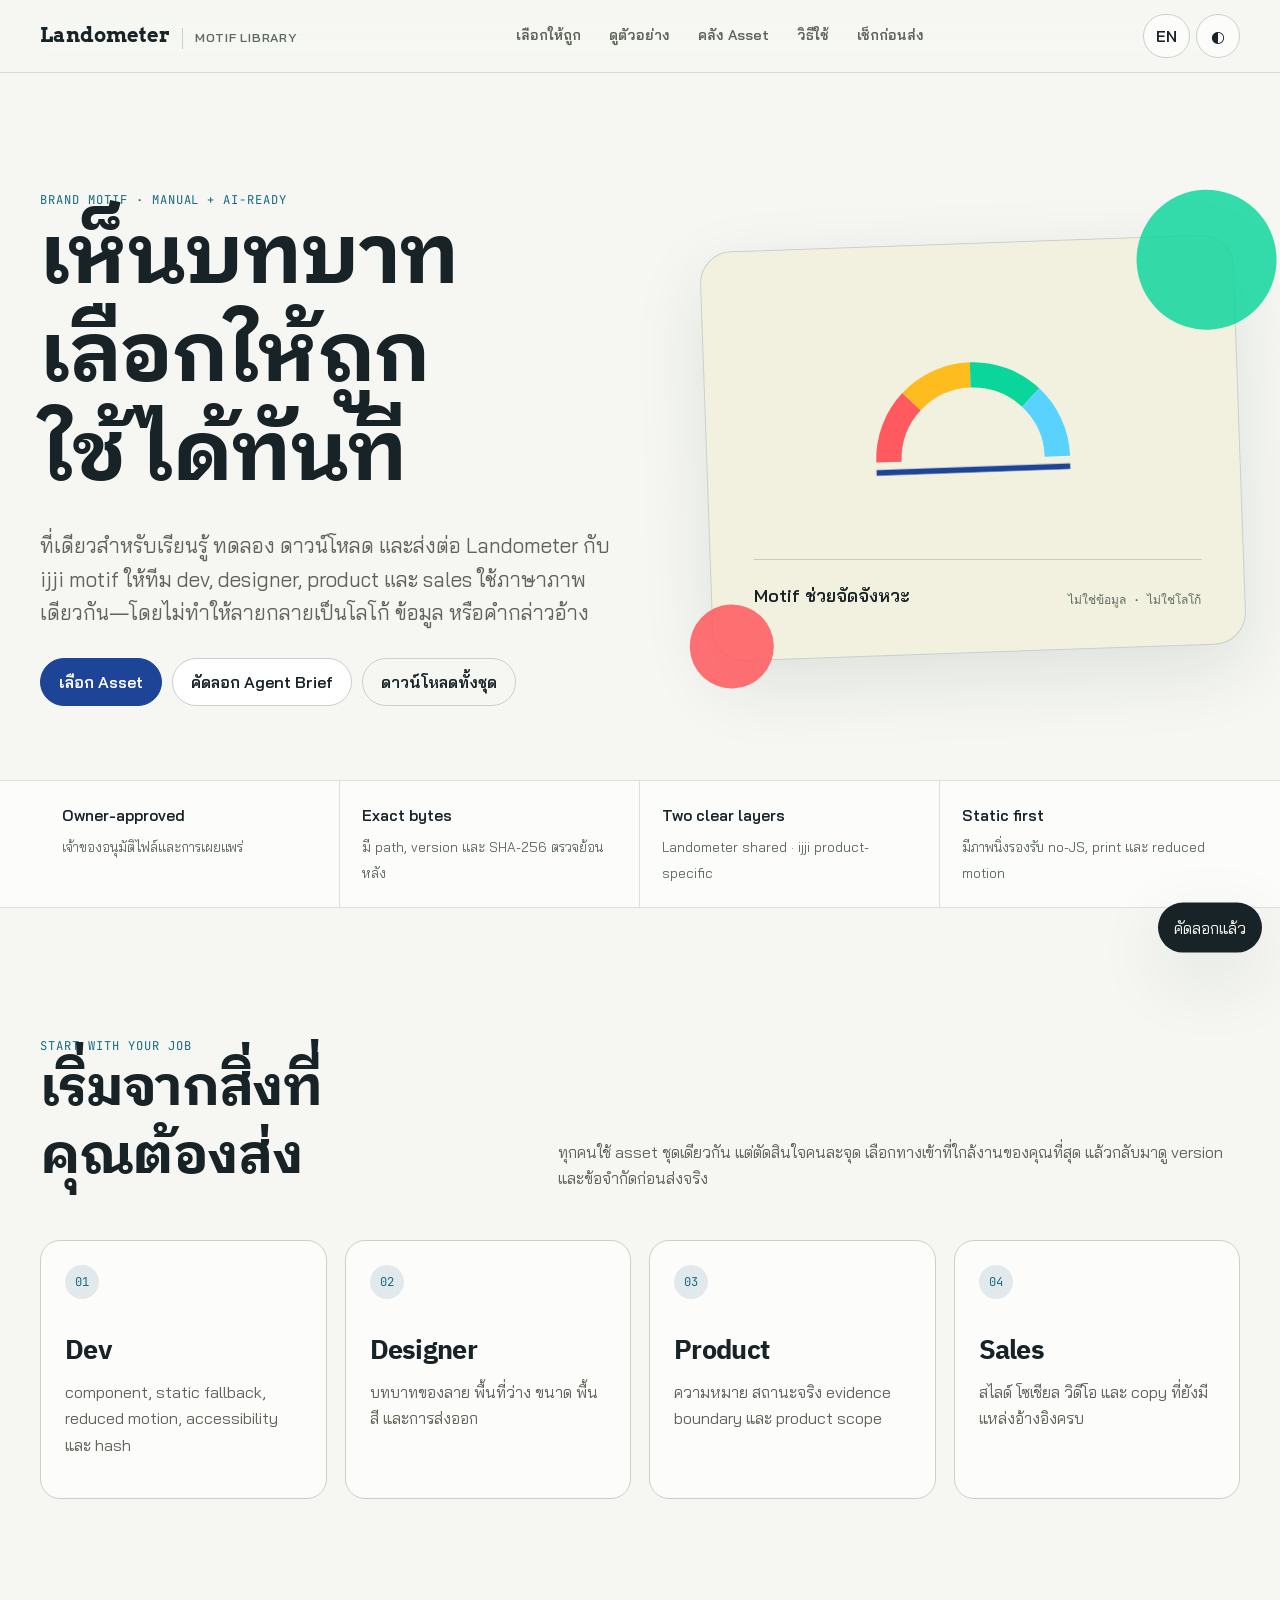
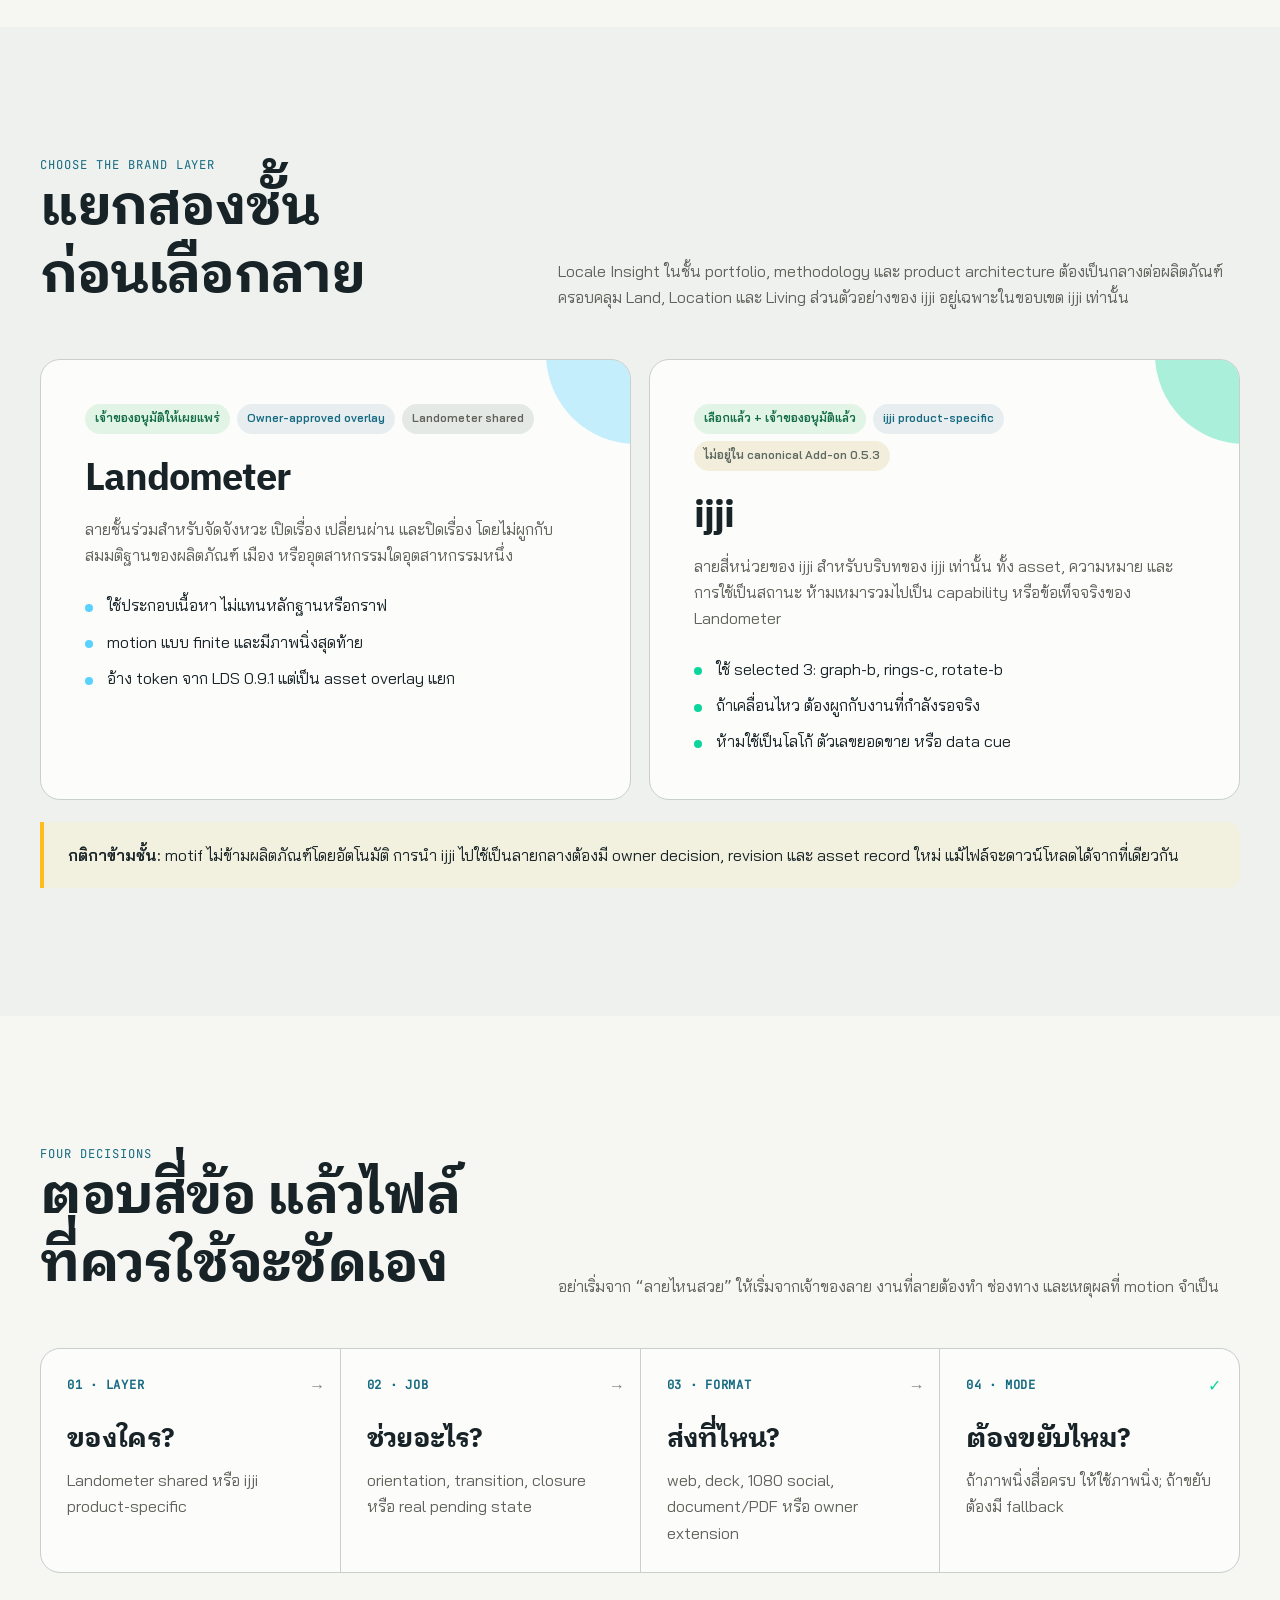
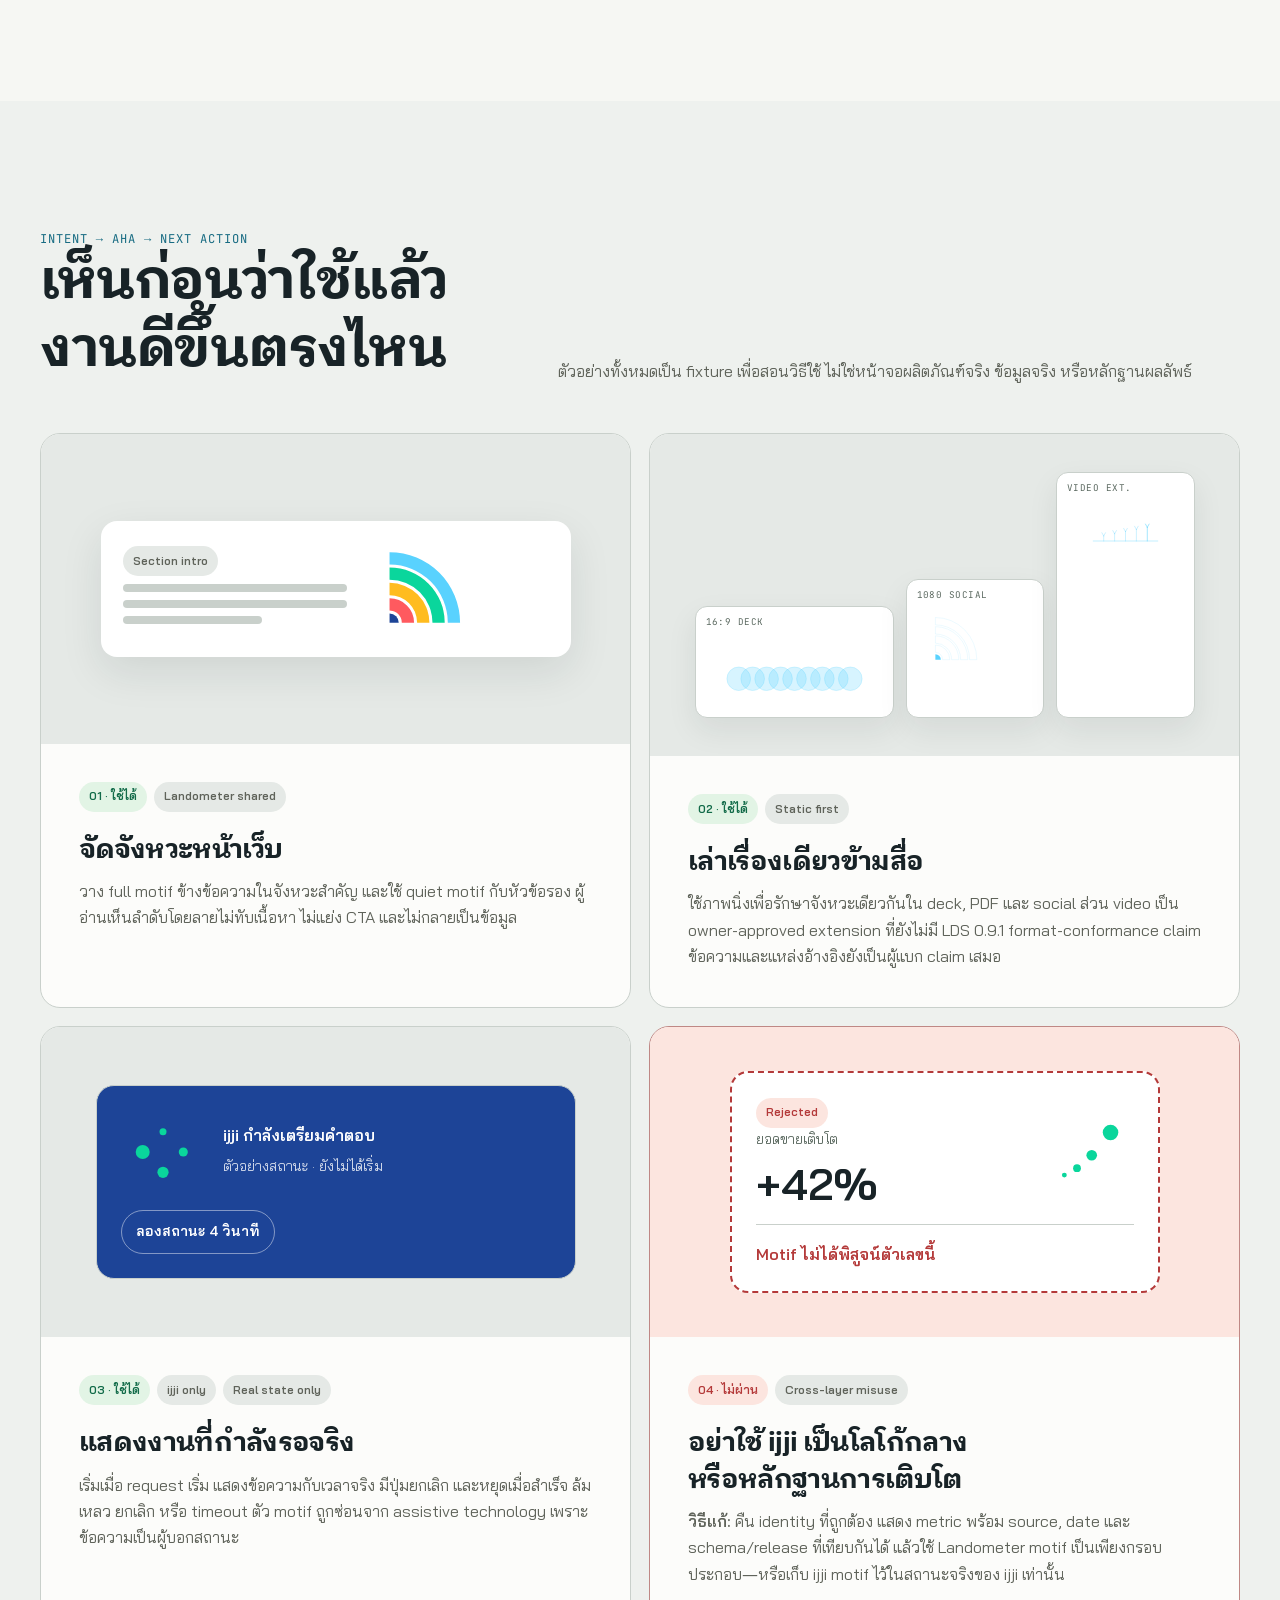
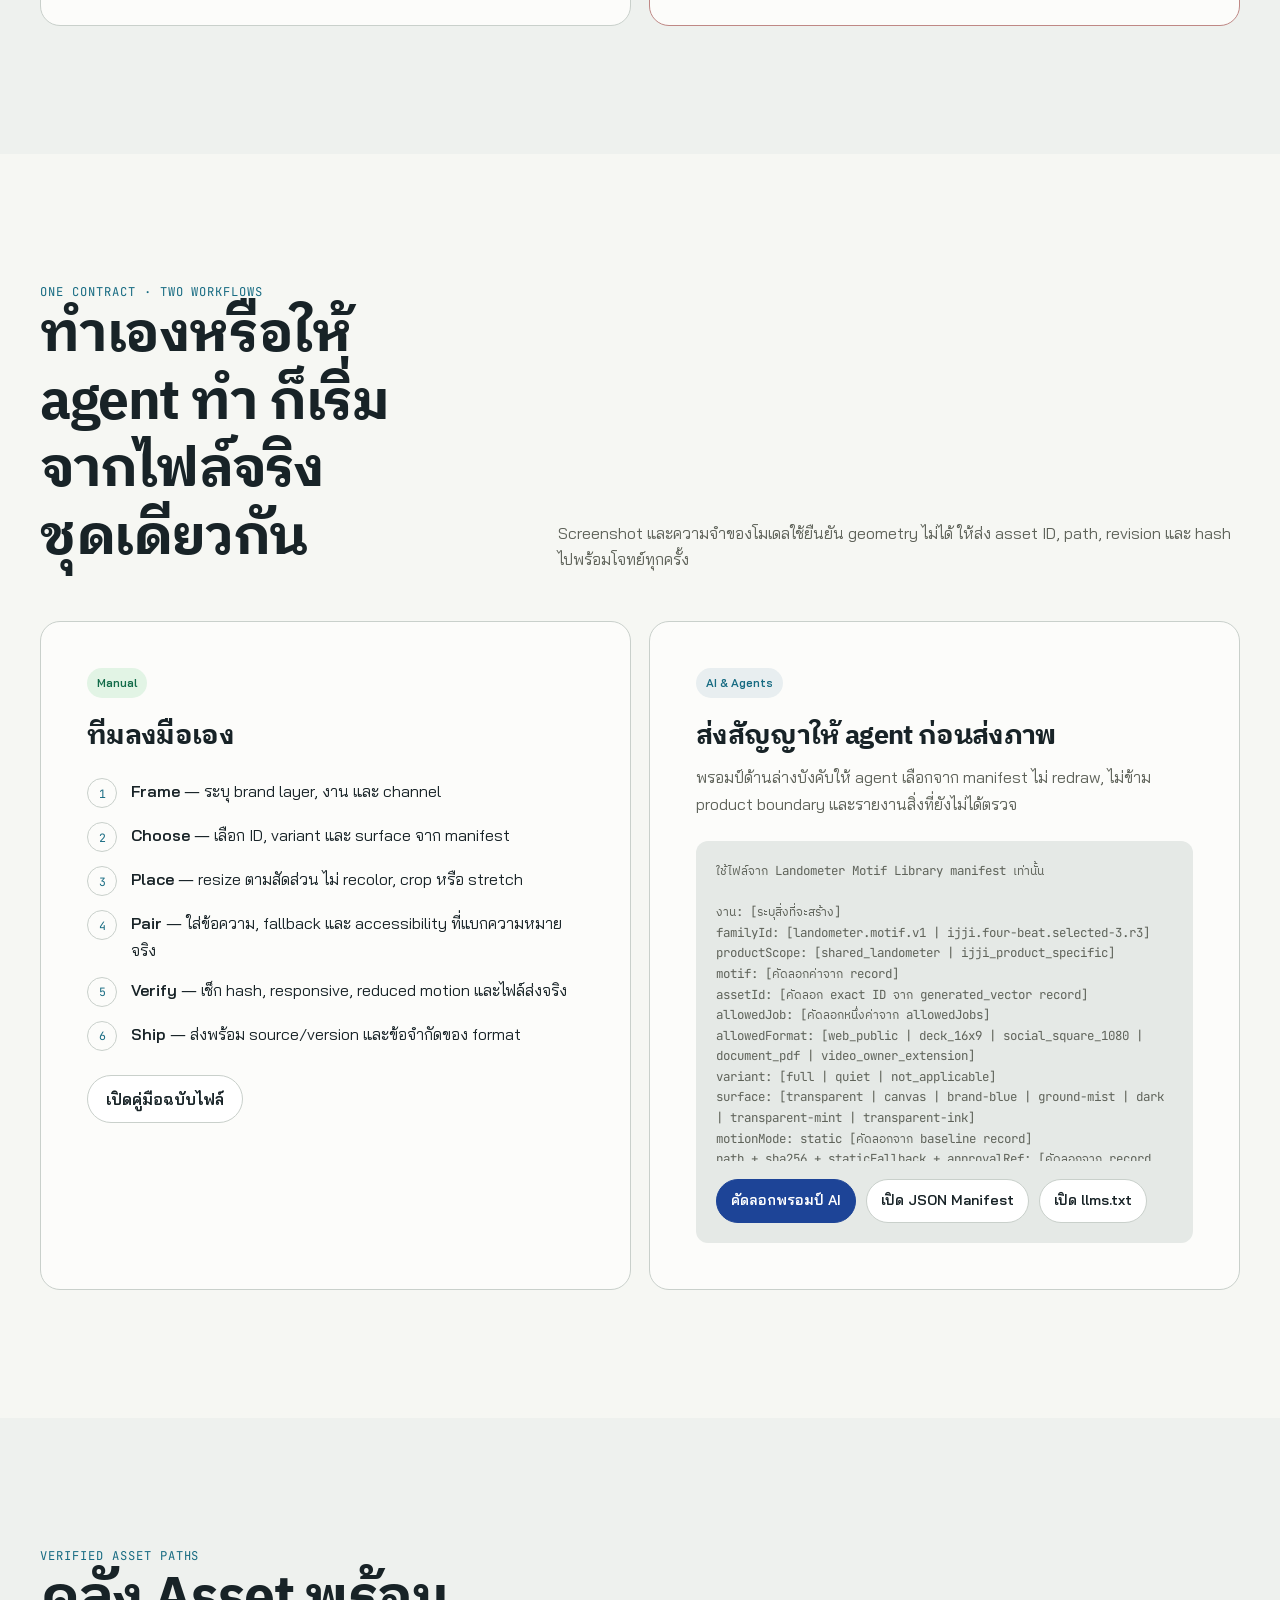
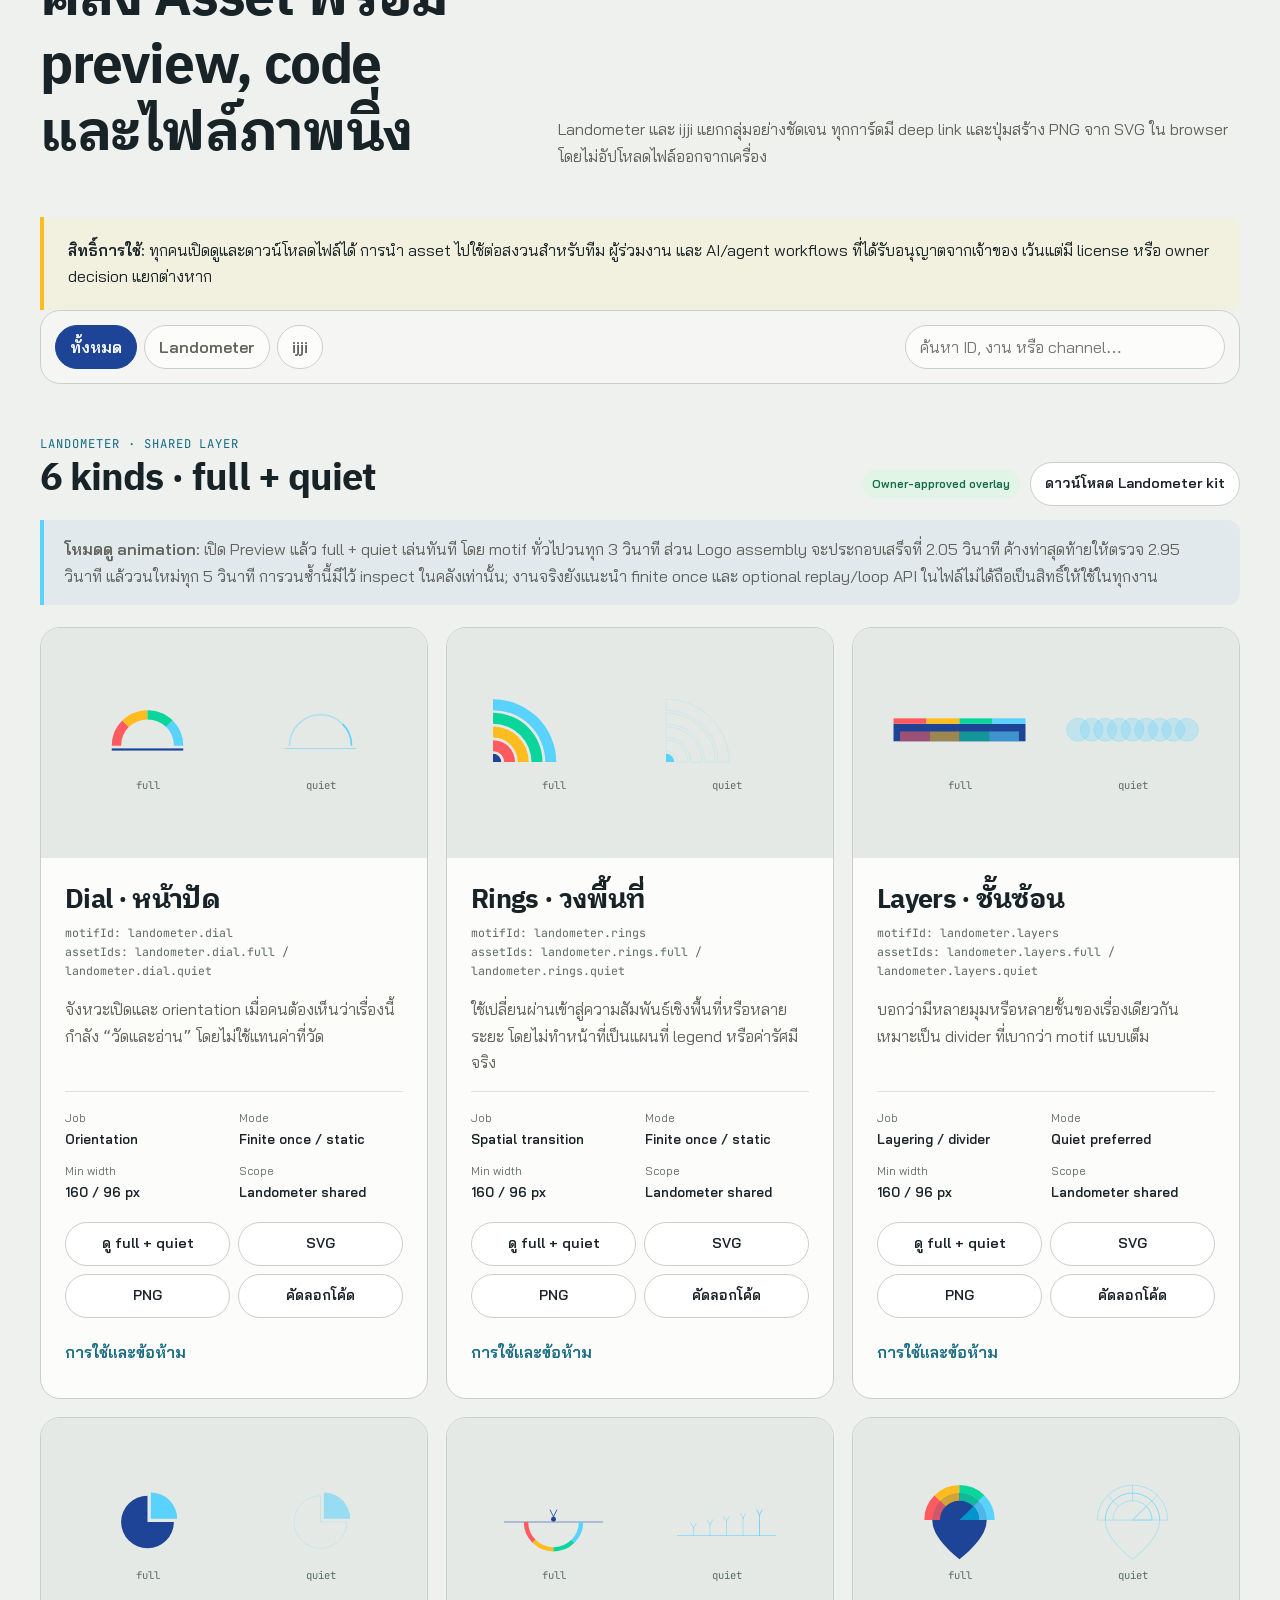
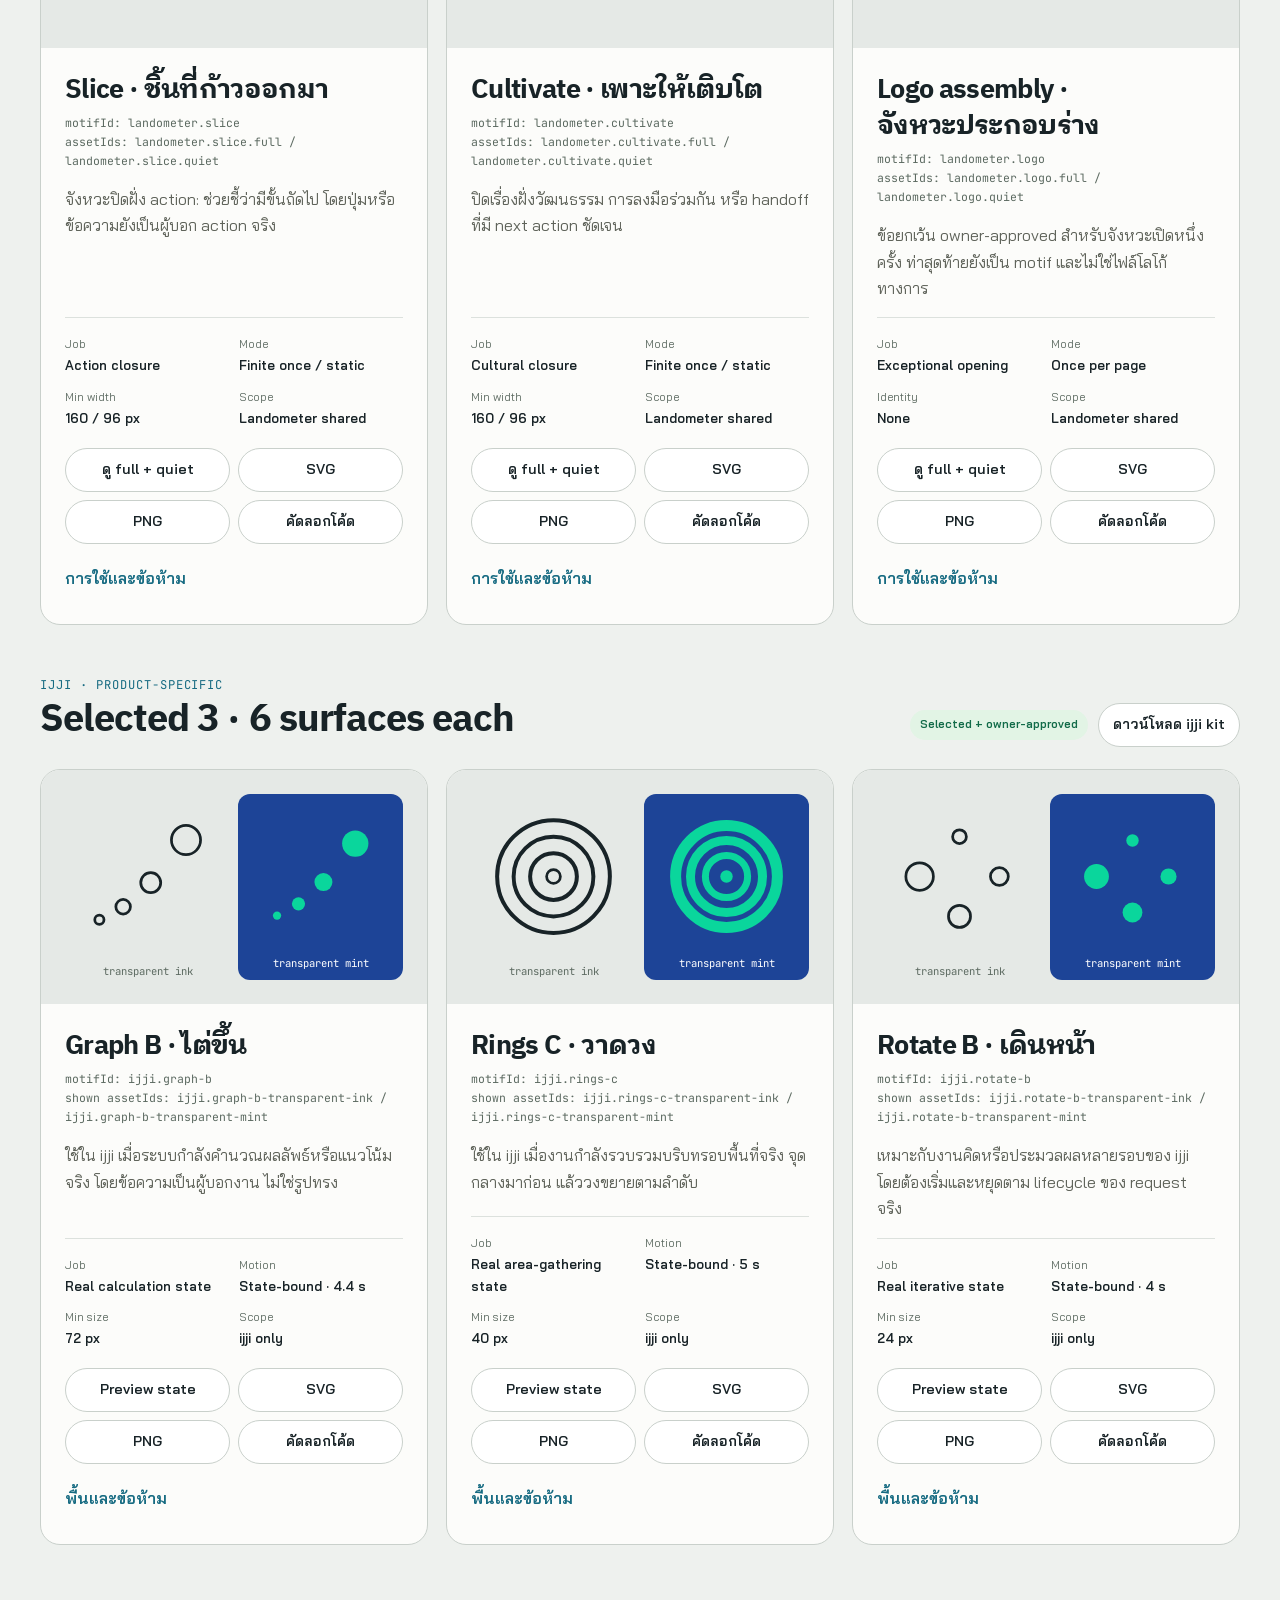
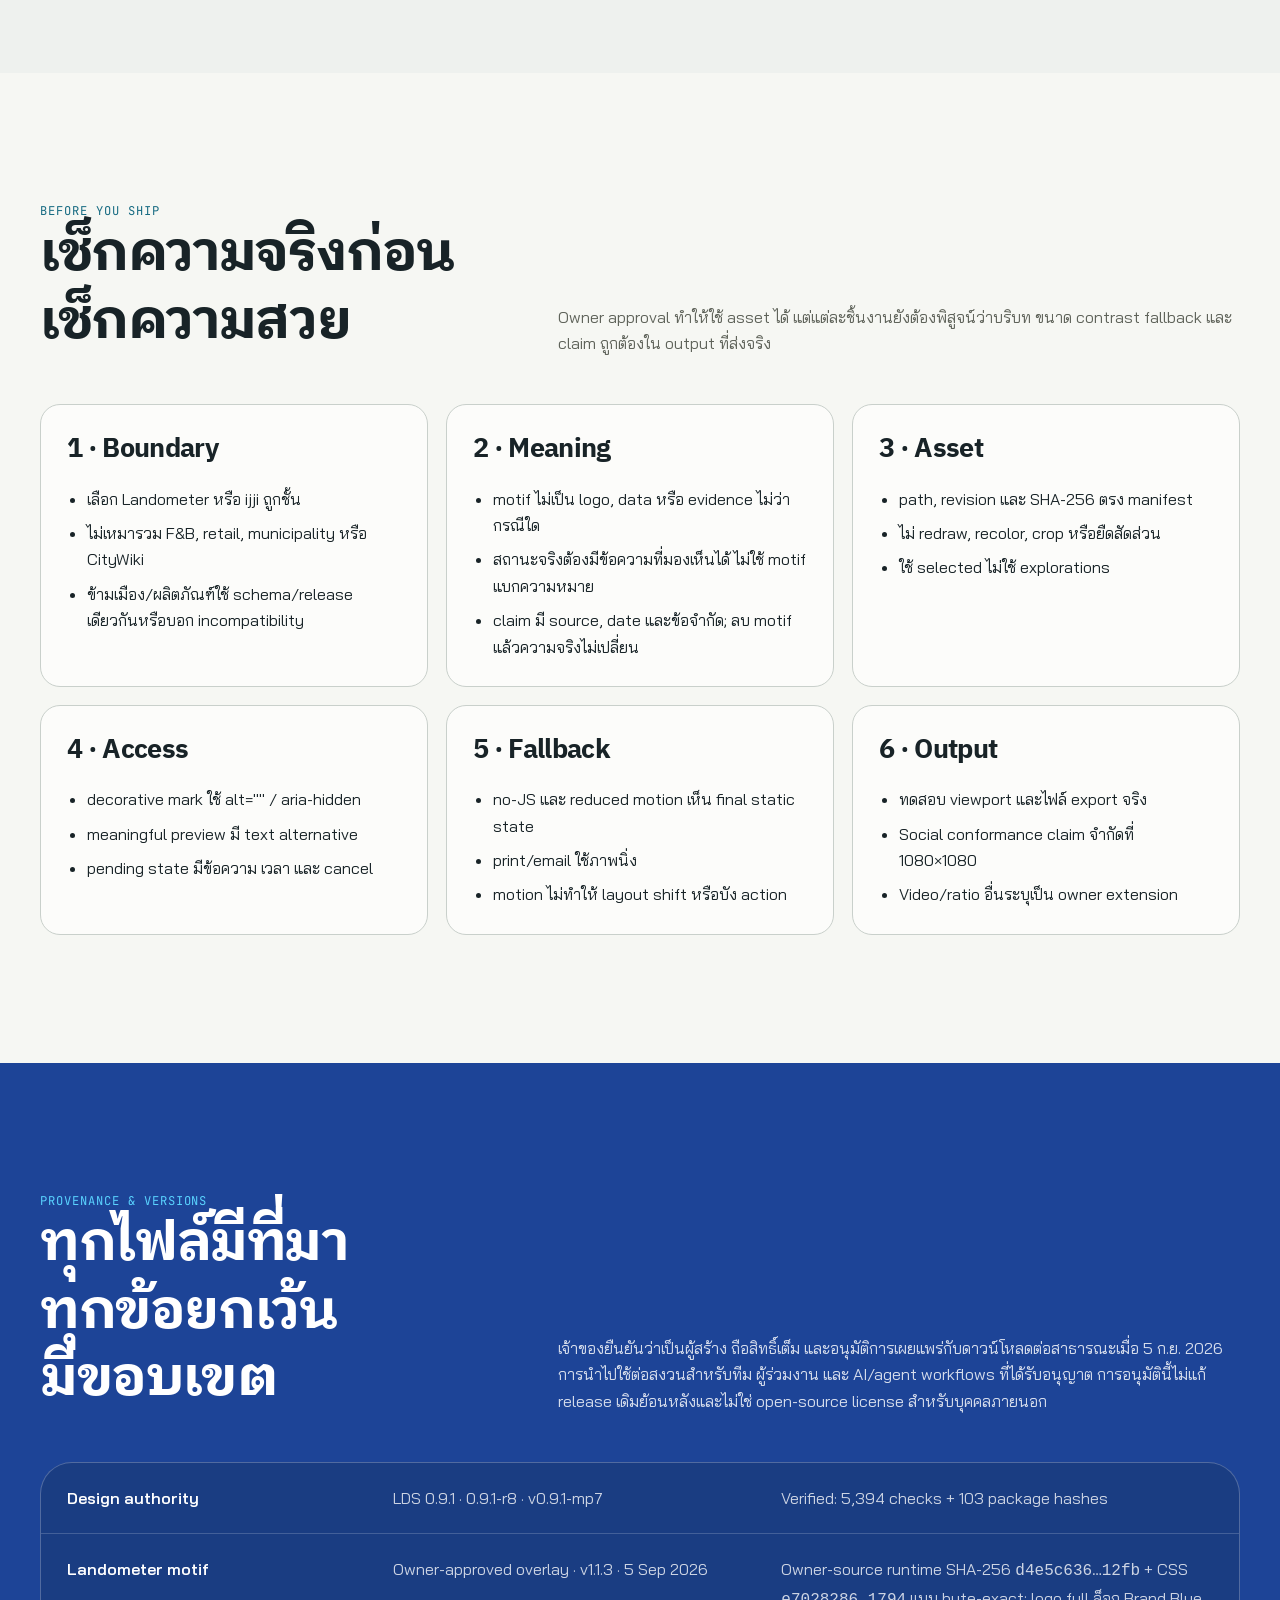
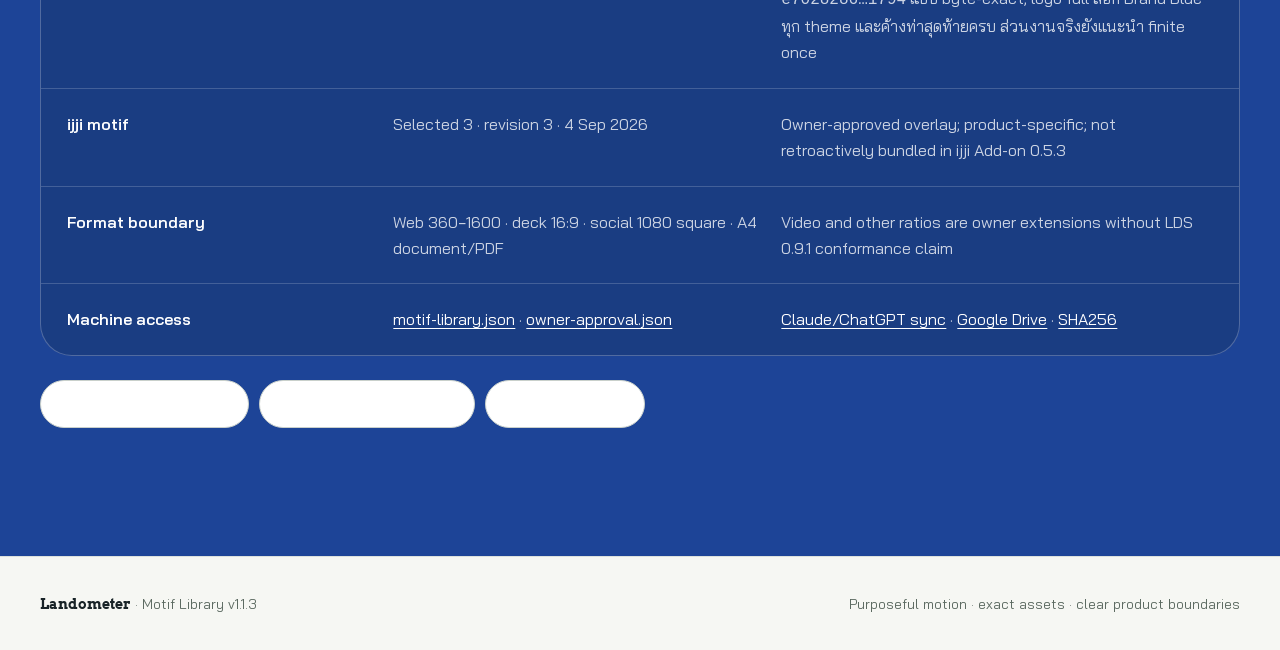
==== index.html @ 2ec9b11e "Fix logo motif palette across themes" ====
<!doctype html>
<html lang="th" data-theme="light">
<head>
  <meta charset="utf-8">
  <meta name="viewport" content="width=device-width, initial-scale=1, viewport-fit=cover">
  <title>Landometer Motif Library — เลือก ใช้ และส่งต่อ Brand Motif</title>
  <meta name="description" content="คู่มือและคลัง asset สำหรับใช้ Landometer และ ijji brand motif บนเว็บ วิดีโอ โซเชียล สไลด์ และงานของ AI/agents พร้อมไฟล์ ตัวอย่าง และขอบเขตการใช้งาน">
  <meta name="robots" content="index,follow">
  <link rel="canonical" href="https://montri-th.github.io/motif/">
  <link rel="alternate" hreflang="th" href="https://montri-th.github.io/motif/">
  <link rel="alternate" hreflang="en" href="https://montri-th.github.io/motif/en/">
  <link rel="alternate" hreflang="x-default" href="https://montri-th.github.io/motif/">
  <link rel="icon" type="image/png" sizes="64x64" href="assets/identity/landometer-favicon-64-v1.png">
  <meta property="og:type" content="website">
  <meta property="og:site_name" content="Landometer">
  <meta property="og:title" content="Landometer Motif Library">
  <meta property="og:description" content="เห็นบทบาท เลือกให้ถูก ใช้ asset ที่ตรวจสอบได้ — สำหรับทีมและ AI agents">
  <meta property="og:url" content="https://montri-th.github.io/motif/">
  <meta property="og:image" content="https://montri-th.github.io/motif/assets/social/motif-library-1200x630.png?v=2157be06fad9">
  <meta property="og:image:width" content="1200">
  <meta property="og:image:height" content="630">
  <meta property="og:image:alt" content="Landometer Motif Library — purposeful motion, reusable assets">
  <meta name="twitter:card" content="summary_large_image">
  <meta name="twitter:title" content="Landometer Motif Library">
  <meta name="twitter:description" content="คู่มือและคลัง asset สำหรับ Landometer และ ijji motif">
  <meta name="twitter:image" content="https://montri-th.github.io/motif/assets/social/motif-library-1200x630.png?v=2157be06fad9">
  <script>
    try {
      const savedTheme = localStorage.getItem("motif-theme");
      const dark = matchMedia("(prefers-color-scheme: dark)").matches;
      document.documentElement.dataset.theme = savedTheme || (dark ? "dark" : "light");
    } catch (_) {}
  </script>
  <link rel="stylesheet" href="site.css?v=1.1.1">
  <link rel="stylesheet" href="assets/landometer/landometer-motifs.css?v=1.1.3">
  <link rel="stylesheet" href="assets/ijji/ijji-motion.css">
  <script src="assets/landometer/landometer-motifs.js?v=1.1.3" defer></script>
  <script src="site.js?v=1.1.3" defer></script>
  <script type="application/ld+json">
  {
    "@context": "https://schema.org",
    "@type": "CreativeWork",
    "name": "Landometer Motif Library",
    "url": "https://montri-th.github.io/motif/",
    "inLanguage": ["th", "en"],
    "isAccessibleForFree": true,
    "description": "A governed learning guide and asset library for Landometer shared motifs and ijji product-specific motifs.",
    "creator": { "@type": "Organization", "name": "Landometer" },
    "version": "1.1.3",
    "dateModified": "2026-09-05"
  }
  </script>
</head>
<body data-base="." data-locale="th">
  <a class="skip-link" href="#main">ข้ามไปเนื้อหาหลัก</a>

  <header class="site-header">
    <div class="wrap header-inner">
      <a class="identity" href="#top" aria-label="Landometer Motif Library หน้าแรก">
        <strong>Landometer</strong>
        <span>Motif Library</span>
      </a>
      <nav class="desktop-nav" aria-label="เมนูหลัก">
        <a href="#choose">เลือกให้ถูก</a>
        <a href="#examples">ดูตัวอย่าง</a>
        <a href="#library">คลัง Asset</a>
        <a href="#workflows">วิธีใช้</a>
        <a href="#verify">เช็กก่อนส่ง</a>
      </nav>
      <div class="header-actions">
        <a class="language-link" href="en/" lang="en" hreflang="en" aria-label="Read in English">EN</a>
        <button class="icon-button" type="button" data-theme-toggle aria-label="เปลี่ยนธีมสี" title="เปลี่ยนธีมสี">◐</button>
        <details class="mobile-nav">
          <summary aria-label="เปิดเมนู">☰</summary>
          <nav class="mobile-nav-panel" aria-label="เมนูมือถือ">
            <a href="#choose">เลือกให้ถูก</a>
            <a href="#examples">ดูตัวอย่าง</a>
            <a href="#library">คลัง Asset</a>
            <a href="#workflows">วิธีใช้</a>
            <a href="#verify">เช็กก่อนส่ง</a>
            <a href="#source">ที่มาและเวอร์ชัน</a>
          </nav>
        </details>
      </div>
    </div>
  </header>

  <noscript><div class="no-js-note"><p class="wrap">JavaScript ปิดอยู่: เนื้อหาและลิงก์ดาวน์โหลด SVG/ZIP ยังใช้ได้ตามปกติ ส่วน preview, filter, copy และ PNG export ถูกซ่อนไว้เพราะต้องใช้ JavaScript</p></div></noscript>

  <main id="main">
    <section class="hero" id="top">
      <div class="wrap hero-grid">
        <div>
          <p class="eyebrow">Brand motif · manual + AI-ready</p>
          <h1>เห็นบทบาท เลือกให้ถูก ใช้ได้ทันที</h1>
          <p class="hero-lede">ที่เดียวสำหรับเรียนรู้ ทดลอง ดาวน์โหลด และส่งต่อ Landometer กับ ijji motif ให้ทีม dev, designer, product และ sales ใช้ภาษาภาพเดียวกัน—โดยไม่ทำให้ลายกลายเป็นโลโก้ ข้อมูล หรือคำกล่าวอ้าง</p>
          <div class="cluster">
            <a class="button button-primary" href="#library">เลือก Asset</a>
            <button class="button" type="button" data-copy-template="#agent-prompt">คัดลอก Agent Brief</button>
            <a class="button button-ghost" href="assets/downloads/motif-library-v1.zip" download>ดาวน์โหลดทั้งชุด</a>
          </div>
        </div>
        <div class="hero-visual" aria-label="ตัวอย่าง Landometer dial motif ที่เคลื่อนไหวหนึ่งครั้ง">
          <div class="hero-card">
            <div class="hero-stage" data-lm-live data-kind="dial" data-static="assets/landometer/svg/dial-full.svg">
              <img src="assets/landometer/svg/dial-full.svg" alt="Dial motif: หน้าปัดสี่จังหวะของ Landometer">
            </div>
            <div class="hero-note">
              <strong>Motif ช่วยจัดจังหวะ</strong>
              <span>ไม่ใช่ข้อมูล · ไม่ใช่โลโก้</span>
            </div>
          </div>
        </div>
      </div>
    </section>

    <section class="trust-strip" aria-label="สถานะของคลัง">
      <div class="wrap trust-grid">
        <div class="trust-item"><b>Owner-approved</b><span>เจ้าของอนุมัติไฟล์และการเผยแพร่</span></div>
        <div class="trust-item"><b>Exact bytes</b><span>มี path, version และ SHA-256 ตรวจย้อนหลัง</span></div>
        <div class="trust-item"><b>Two clear layers</b><span>Landometer shared · ijji product-specific</span></div>
        <div class="trust-item"><b>Static first</b><span>มีภาพนิ่งรองรับ no-JS, print และ reduced motion</span></div>
      </div>
    </section>

    <section class="section" aria-labelledby="role-title">
      <div class="wrap">
        <div class="section-head">
          <div>
            <p class="eyebrow">Start with your job</p>
            <h2 id="role-title">เริ่มจากสิ่งที่คุณต้องส่ง</h2>
          </div>
          <p class="subtle">ทุกคนใช้ asset ชุดเดียวกัน แต่ตัดสินใจคนละจุด เลือกทางเข้าที่ใกล้งานของคุณที่สุด แล้วกลับมาดู version และข้อจำกัดก่อนส่งจริง</p>
        </div>
        <div class="role-grid">
          <a class="role-card" href="#workflows"><span class="role-number">01</span><h3>Dev</h3><p class="subtle">component, static fallback, reduced motion, accessibility และ hash</p></a>
          <a class="role-card" href="#examples"><span class="role-number">02</span><h3>Designer</h3><p class="subtle">บทบาทของลาย พื้นที่ว่าง ขนาด พื้นสี และการส่งออก</p></a>
          <a class="role-card" href="#choose"><span class="role-number">03</span><h3>Product</h3><p class="subtle">ความหมาย สถานะจริง evidence boundary และ product scope</p></a>
          <a class="role-card" href="#formats"><span class="role-number">04</span><h3>Sales</h3><p class="subtle">สไลด์ โซเชียล วิดีโอ และ copy ที่ยังมีแหล่งอ้างอิงครบ</p></a>
        </div>
      </div>
    </section>

    <section class="section section-alt" id="choose" aria-labelledby="choose-title">
      <div class="wrap">
        <div class="section-head">
          <div>
            <p class="eyebrow">Choose the brand layer</p>
            <h2 id="choose-title">แยกสองชั้นก่อนเลือกลาย</h2>
          </div>
          <p class="subtle">Locale Insight ในชั้น portfolio, methodology และ product architecture ต้องเป็นกลางต่อผลิตภัณฑ์ ครอบคลุม Land, Location และ Living ส่วนตัวอย่างของ ijji อยู่เฉพาะในขอบเขต ijji เท่านั้น</p>
        </div>
        <div class="lane-grid">
          <article class="lane lane-landometer">
            <div class="badge-row">
              <span class="badge badge-approved">เจ้าของอนุมัติให้เผยแพร่</span>
              <span class="badge badge-overlay">Owner-approved overlay</span>
              <span class="badge">Landometer shared</span>
            </div>
            <h3>Landometer</h3>
            <p class="subtle">ลายชั้นร่วมสำหรับจัดจังหวะ เปิดเรื่อง เปลี่ยนผ่าน และปิดเรื่อง โดยไม่ผูกกับสมมติฐานของผลิตภัณฑ์ เมือง หรืออุตสาหกรรมใดอุตสาหกรรมหนึ่ง</p>
            <ul class="lane-list">
              <li>ใช้ประกอบเนื้อหา ไม่แทนหลักฐานหรือกราฟ</li>
              <li>motion แบบ finite และมีภาพนิ่งสุดท้าย</li>
              <li>อ้าง token จาก LDS 0.9.1 แต่เป็น asset overlay แยก</li>
            </ul>
          </article>
          <article class="lane lane-ijji">
            <div class="badge-row">
              <span class="badge badge-approved">เลือกแล้ว + เจ้าของอนุมัติแล้ว</span>
              <span class="badge badge-overlay">ijji product-specific</span>
              <span class="badge badge-warning">ไม่อยู่ใน canonical Add-on 0.5.3</span>
            </div>
            <h3>ijji</h3>
            <p class="subtle">ลายสี่หน่วยของ ijji สำหรับบริบทของ ijji เท่านั้น ทั้ง asset, ความหมาย และการใช้เป็นสถานะ ห้ามเหมารวมไปเป็น capability หรือข้อเท็จจริงของ Landometer</p>
            <ul class="lane-list">
              <li>ใช้ selected 3: graph-b, rings-c, rotate-b</li>
              <li>ถ้าเคลื่อนไหว ต้องผูกกับงานที่กำลังรอจริง</li>
              <li>ห้ามใช้เป็นโลโก้ ตัวเลขยอดขาย หรือ data cue</li>
            </ul>
          </article>
        </div>
        <div class="boundary-callout">
          <p><strong>กติกาข้ามชั้น:</strong> motif ไม่ข้ามผลิตภัณฑ์โดยอัตโนมัติ การนำ ijji ไปใช้เป็นลายกลางต้องมี owner decision, revision และ asset record ใหม่ แม้ไฟล์จะดาวน์โหลดได้จากที่เดียวกัน</p>
        </div>
      </div>
    </section>

    <section class="section" aria-labelledby="decision-title">
      <div class="wrap">
        <div class="section-head">
          <div>
            <p class="eyebrow">Four decisions</p>
            <h2 id="decision-title">ตอบสี่ข้อ แล้วไฟล์ที่ควรใช้จะชัดเอง</h2>
          </div>
          <p class="subtle">อย่าเริ่มจาก “ลายไหนสวย” ให้เริ่มจากเจ้าของลาย งานที่ลายต้องทำ ช่องทาง และเหตุผลที่ motion จำเป็น</p>
        </div>
        <div class="decision-flow" aria-label="ลำดับเลือก motif สี่ขั้น">
          <article class="decision-step"><b>01 · LAYER</b><h3>ของใคร?</h3><p>Landometer shared หรือ ijji product-specific</p></article>
          <article class="decision-step"><b>02 · JOB</b><h3>ช่วยอะไร?</h3><p>orientation, transition, closure หรือ real pending state</p></article>
          <article class="decision-step"><b>03 · FORMAT</b><h3>ส่งที่ไหน?</h3><p>web, deck, 1080 social, document/PDF หรือ owner extension</p></article>
          <article class="decision-step"><b>04 · MODE</b><h3>ต้องขยับไหม?</h3><p>ถ้าภาพนิ่งสื่อครบ ให้ใช้ภาพนิ่ง; ถ้าขยับต้องมี fallback</p></article>
        </div>
      </div>
    </section>

    <section class="section section-alt" id="examples" aria-labelledby="examples-title">
      <div class="wrap">
        <div class="section-head">
          <div>
            <p class="eyebrow">Intent → AHA → next action</p>
            <h2 id="examples-title">เห็นก่อนว่าใช้แล้วงานดีขึ้นตรงไหน</h2>
          </div>
          <p class="subtle">ตัวอย่างทั้งหมดเป็น fixture เพื่อสอนวิธีใช้ ไม่ใช่หน้าจอผลิตภัณฑ์จริง ข้อมูลจริง หรือหลักฐานผลลัพธ์</p>
        </div>
        <div class="case-grid">
          <article class="case-card">
            <div class="case-visual">
              <div class="mini-web">
                <div><span class="badge">Section intro</span><div class="fake-line"></div><div class="fake-line"></div><div class="fake-line short"></div></div>
                <img src="assets/landometer/svg/rings-full.svg" alt="Rings motif วางข้างเนื้อหาส่วนเปิดเรื่อง">
              </div>
            </div>
            <div class="case-copy">
              <div class="badge-row"><span class="badge badge-approved">01 · ใช้ได้</span><span class="badge">Landometer shared</span></div>
              <h3>จัดจังหวะหน้าเว็บ</h3>
              <p class="subtle">วาง full motif ข้างข้อความในจังหวะสำคัญ และใช้ quiet motif กับหัวข้อรอง ผู้อ่านเห็นลำดับโดยลายไม่ทับเนื้อหา ไม่แย่ง CTA และไม่กลายเป็นข้อมูล</p>
            </div>
          </article>

          <article class="case-card" id="formats">
            <div class="case-visual">
              <div class="format-triptych" aria-label="ตัวอย่าง motif ในสไลด์ โซเชียล และวิดีโอ">
                <div class="format-frame slide" data-label="16:9 DECK"><img src="assets/landometer/svg/layers-quiet.svg" alt="Layers quiet motif ในสไลด์"></div>
                <div class="format-frame social" data-label="1080 SOCIAL"><img src="assets/landometer/svg/rings-quiet.svg" alt="Rings quiet motif ในโพสต์สี่เหลี่ยม"></div>
                <div class="format-frame video" data-label="VIDEO EXT."><img src="assets/landometer/svg/cultivate-quiet.svg" alt="Cultivate quiet motif ในเฟรมวิดีโอ"></div>
              </div>
            </div>
            <div class="case-copy">
              <div class="badge-row"><span class="badge badge-approved">02 · ใช้ได้</span><span class="badge">Static first</span></div>
              <h3>เล่าเรื่องเดียวข้ามสื่อ</h3>
              <p class="subtle">ใช้ภาพนิ่งเพื่อรักษาจังหวะเดียวกันใน deck, PDF และ social ส่วน video เป็น owner-approved extension ที่ยังไม่มี LDS 0.9.1 format-conformance claim ข้อความและแหล่งอ้างอิงยังเป็นผู้แบก claim เสมอ</p>
            </div>
          </article>

          <article class="case-card">
            <div class="case-visual">
              <div class="working-demo">
                <div class="working-row">
                  <img src="assets/ijji/svg/ijji-rotate-b-transparent-mint.svg" alt="ijji rotate-b motif สำหรับตัวอย่างสถานะกำลังทำงาน">
                  <div><p><strong>ijji กำลังเตรียมคำตอบ</strong></p><p class="small" style="color:rgba(255,255,255,.8)">ตัวอย่างสถานะ · ยังไม่ได้เริ่ม</p></div>
                </div>
                <button class="button button-small" type="button" data-preview-brand="ijji" data-preview-id="rotate-b" data-duration="4">ลองสถานะ 4 วินาที</button>
              </div>
            </div>
            <div class="case-copy">
              <div class="badge-row"><span class="badge badge-approved">03 · ใช้ได้</span><span class="badge">ijji only</span><span class="badge">Real state only</span></div>
              <h3>แสดงงานที่กำลังรอจริง</h3>
              <p class="subtle">เริ่มเมื่อ request เริ่ม แสดงข้อความกับเวลาจริง มีปุ่มยกเลิก และหยุดเมื่อสำเร็จ ล้มเหลว ยกเลิก หรือ timeout ตัว motif ถูกซ่อนจาก assistive technology เพราะข้อความเป็นผู้บอกสถานะ</p>
            </div>
          </article>

          <article class="case-card case-card-rejected">
            <div class="case-visual">
              <div class="bad-proof">
                <div class="bad-proof-head"><div><span class="badge badge-rejected">Rejected</span><p class="small">ยอดขายเติบโต</p><strong>+42%</strong></div><img src="assets/ijji/svg/ijji-graph-b-transparent-mint.svg" alt="ตัวอย่างที่ไม่ผ่าน: graph-b ถูกใช้แทนหลักฐานยอดขาย"></div>
                <p class="strike-note">Motif ไม่ได้พิสูจน์ตัวเลขนี้</p>
              </div>
            </div>
            <div class="case-copy">
              <div class="badge-row"><span class="badge badge-rejected">04 · ไม่ผ่าน</span><span class="badge">Cross-layer misuse</span></div>
              <h3>อย่าใช้ ijji เป็นโลโก้กลางหรือหลักฐานการเติบโต</h3>
              <p class="subtle"><strong>วิธีแก้:</strong> คืน identity ที่ถูกต้อง แสดง metric พร้อม source, date และ schema/release ที่เทียบกันได้ แล้วใช้ Landometer motif เป็นเพียงกรอบประกอบ—หรือเก็บ ijji motif ไว้ในสถานะจริงของ ijji เท่านั้น</p>
            </div>
          </article>
        </div>
      </div>
    </section>

    <section class="section" id="workflows" aria-labelledby="workflow-title">
      <div class="wrap">
        <div class="section-head">
          <div>
            <p class="eyebrow">One contract · two workflows</p>
            <h2 id="workflow-title">ทำเองหรือให้ agent ทำ ก็เริ่มจากไฟล์จริงชุดเดียวกัน</h2>
          </div>
          <p class="subtle">Screenshot และความจำของโมเดลใช้ยืนยัน geometry ไม่ได้ ให้ส่ง asset ID, path, revision และ hash ไปพร้อมโจทย์ทุกครั้ง</p>
        </div>
        <div class="workflow-grid">
          <article class="workflow-card">
            <div class="badge-row"><span class="badge badge-approved">Manual</span></div>
            <h3>ทีมลงมือเอง</h3>
            <ol>
              <li><span><strong>Frame</strong> — ระบุ brand layer, งาน และ channel</span></li>
              <li><span><strong>Choose</strong> — เลือก ID, variant และ surface จาก manifest</span></li>
              <li><span><strong>Place</strong> — resize ตามสัดส่วน ไม่ recolor, crop หรือ stretch</span></li>
              <li><span><strong>Pair</strong> — ใส่ข้อความ, fallback และ accessibility ที่แบกความหมายจริง</span></li>
              <li><span><strong>Verify</strong> — เช็ก hash, responsive, reduced motion และไฟล์ส่งจริง</span></li>
              <li><span><strong>Ship</strong> — ส่งพร้อม source/version และข้อจำกัดของ format</span></li>
            </ol>
            <a class="button" href="docs/usage-guide.md">เปิดคู่มือฉบับไฟล์</a>
          </article>
          <article class="workflow-card">
            <div class="badge-row"><span class="badge badge-overlay">AI &amp; Agents</span></div>
            <h3>ส่งสัญญาให้ agent ก่อนส่งภาพ</h3>
            <p class="subtle">พรอมป์ด้านล่างบังคับให้ agent เลือกจาก manifest ไม่ redraw, ไม่ข้าม product boundary และรายงานสิ่งที่ยังไม่ได้ตรวจ</p>
            <div class="prompt-box">
              <pre id="agent-prompt">ใช้ไฟล์จาก Landometer Motif Library manifest เท่านั้น

งาน: [ระบุสิ่งที่จะสร้าง]
familyId: [landometer.motif.v1 | ijji.four-beat.selected-3.r3]
productScope: [shared_landometer | ijji_product_specific]
motif: [คัดลอกค่าจาก record]
assetId: [คัดลอก exact ID จาก generated_vector record]
allowedJob: [คัดลอกหนึ่งค่าจาก allowedJobs]
allowedFormat: [web_public | deck_16x9 | social_square_1080 | document_pdf | video_owner_extension]
variant: [full | quiet | not_applicable]
surface: [transparent | canvas | brand-blue | ground-mist | dark | transparent-mint | transparent-ink]
motionMode: static [คัดลอกจาก baseline record]
path + sha256 + staticFallback + approvalRef: [คัดลอกจาก record เดียวกัน]
motionExtension: [none โดยปริยาย | finite_once | state_bound_only]
ถ้าใช้ motionExtension: allowedFormat ต้องเป็น web_public และต้องคัดลอก runtimeAssetIds + runtimeAllowedJob + runtimeAllowedFormat + lifecycle จาก agentContract.motionExtensions ที่ familyId ตรงกัน โดยใช้ path ของ baseline เป็น static fallback

ห้าม redraw จาก screenshot/ความจำ ห้ามเปลี่ยนสีหรือสัดส่วน ห้ามใช้ motif เป็นโลโก้ ข้อมูล หลักฐาน หรือ claim และห้ามนำ ijji ไปเหมารวมเป็น Landometer

ก่อนส่ง ให้ยืนยัน familyId + assetId + path + SHA-256 จาก record เดียวกัน ใส่ static/reduced-motion fallback ตรวจ output จริง และรายงานทุกข้อที่ยังไม่ได้ตรวจ</pre>
              <div class="cluster">
                <button class="button button-small button-primary" type="button" data-copy-template="#agent-prompt">คัดลอกพรอมป์ AI</button>
                <a class="button button-small" href="assets/motif-library.json">เปิด JSON Manifest</a>
                <a class="button button-small" href="llms.txt">เปิด llms.txt</a>
              </div>
            </div>
          </article>
        </div>
      </div>
    </section>

    <section class="section section-alt" id="library" aria-labelledby="library-title">
      <div class="wrap">
        <div class="section-head">
          <div>
            <p class="eyebrow">Verified asset paths</p>
            <h2 id="library-title">คลัง Asset พร้อม preview, code และไฟล์ภาพนิ่ง</h2>
          </div>
          <p class="subtle">Landometer และ ijji แยกกลุ่มอย่างชัดเจน ทุกการ์ดมี deep link และปุ่มสร้าง PNG จาก SVG ใน browser โดยไม่อัปโหลดไฟล์ออกจากเครื่อง</p>
        </div>

        <div class="boundary-callout"><p><strong>สิทธิ์การใช้:</strong> ทุกคนเปิดดูและดาวน์โหลดไฟล์ได้ การนำ asset ไปใช้ต่อสงวนสำหรับทีม ผู้ร่วมงาน และ AI/agent workflows ที่ได้รับอนุญาตจากเจ้าของ เว้นแต่มี license หรือ owner decision แยกต่างหาก</p></div>

        <div class="library-tools" aria-label="ตัวกรองคลัง asset">
          <div class="filter-row">
            <div class="filter-buttons" role="group" aria-label="กรองตามแบรนด์">
              <button class="filter-button" type="button" data-filter="all" aria-pressed="true">ทั้งหมด</button>
              <button class="filter-button" type="button" data-filter="landometer" aria-pressed="false">Landometer</button>
              <button class="filter-button" type="button" data-filter="ijji" aria-pressed="false">ijji</button>
            </div>
            <label class="search-wrap"><span class="visually-hidden">ค้นหา asset</span><input type="search" data-asset-search placeholder="ค้นหา ID, งาน หรือ channel…" autocomplete="off"></label>
          </div>
          <p class="visually-hidden" data-filter-status aria-live="polite"></p>
        </div>

        <div class="family-head" data-family="landometer">
          <div><p class="eyebrow">Landometer · shared layer</p><h3>6 kinds · full + quiet</h3></div>
          <div class="cluster"><span class="badge badge-approved">Owner-approved overlay</span><a class="button button-small" href="assets/downloads/landometer-motifs-v1.zip" download>ดาวน์โหลด Landometer kit</a></div>
        </div>
        <div class="showcase-callout" data-family="landometer"><p><strong>โหมดดู animation:</strong> เปิด Preview แล้ว full + quiet เล่นทันที โดย motif ทั่วไปวนทุก 3 วินาที ส่วน Logo assembly จะประกอบเสร็จที่ 2.05 วินาที ค้างท่าสุดท้ายให้ตรวจ 2.95 วินาที แล้ววนใหม่ทุก 5 วินาที การวนซ้ำนี้มีไว้ inspect ในคลังเท่านั้น; งานจริงยังแนะนำ finite once และ optional replay/loop API ในไฟล์ไม่ได้ถือเป็นสิทธิ์ให้ใช้ในทุกงาน</p></div>
        <div class="asset-grid" data-family-grid="landometer">
          <article class="asset-card" id="landometer-dial" data-brand="landometer" data-search="dial orientation opening web video social deck หน้าปัด เปิดเรื่อง">
            <div class="asset-preview"><div class="variant"><img src="assets/landometer/svg/dial-full.svg" alt="Landometer dial full"><span>full</span></div><div class="variant"><img src="assets/landometer/svg/dial-quiet.svg" alt="Landometer dial quiet"><span>quiet</span></div></div>
            <div class="asset-body"><h3>Dial · หน้าปัด</h3><p class="asset-id">motifId: landometer.dial<br>assetIds: landometer.dial.full / landometer.dial.quiet</p><p class="asset-summary">จังหวะเปิดและ orientation เมื่อคนต้องเห็นว่าเรื่องนี้กำลัง “วัดและอ่าน” โดยไม่ใช้แทนค่าที่วัด</p><dl class="asset-meta"><div><dt>Job</dt><dd>Orientation</dd></div><div><dt>Mode</dt><dd>Finite once / static</dd></div><div><dt>Min width</dt><dd>160 / 96 px</dd></div><div><dt>Scope</dt><dd>Landometer shared</dd></div></dl><div class="asset-actions"><button class="button button-small" type="button" data-preview-brand="landometer" data-preview-id="dial">ดู full + quiet</button><a class="button button-small" href="assets/landometer/svg/dial-full.svg" download>SVG</a><button class="button button-small" type="button" data-download-png data-svg-url="assets/landometer/svg/dial-full.svg" data-filename="landometer-dial-full.png" data-width="1200" data-height="600">PNG</button><button class="button button-small" type="button" data-copy-code data-brand="landometer" data-id="dial">คัดลอกโค้ด</button></div><details class="asset-more"><summary>การใช้และข้อห้าม</summary><div class="detail-box"><p>วางข้างเนื้อหา ไม่ทับ copy, CTA, photo หรือ evidence; quiet ใช้เป็นจังหวะรอง และภาพนิ่งใช้กับ deck/PDF/social ได้</p><a href="assets/landometer/svg/dial-quiet.svg" download>ดาวน์โหลด quiet SVG</a></div></details></div>
          </article>

          <article class="asset-card" id="landometer-rings" data-brand="landometer" data-search="rings spatial transition location web map ring วง เปลี่ยนผ่าน พื้นที่">
            <div class="asset-preview"><div class="variant"><img src="assets/landometer/svg/rings-full.svg" alt="Landometer rings full"><span>full</span></div><div class="variant"><img src="assets/landometer/svg/rings-quiet.svg" alt="Landometer rings quiet"><span>quiet</span></div></div>
            <div class="asset-body"><h3>Rings · วงพื้นที่</h3><p class="asset-id">motifId: landometer.rings<br>assetIds: landometer.rings.full / landometer.rings.quiet</p><p class="asset-summary">ใช้เปลี่ยนผ่านเข้าสู่ความสัมพันธ์เชิงพื้นที่หรือหลายระยะ โดยไม่ทำหน้าที่เป็นแผนที่ legend หรือค่ารัศมีจริง</p><dl class="asset-meta"><div><dt>Job</dt><dd>Spatial transition</dd></div><div><dt>Mode</dt><dd>Finite once / static</dd></div><div><dt>Min width</dt><dd>160 / 96 px</dd></div><div><dt>Scope</dt><dd>Landometer shared</dd></div></dl><div class="asset-actions"><button class="button button-small" type="button" data-preview-brand="landometer" data-preview-id="rings">ดู full + quiet</button><a class="button button-small" href="assets/landometer/svg/rings-full.svg" download>SVG</a><button class="button button-small" type="button" data-download-png data-svg-url="assets/landometer/svg/rings-full.svg" data-filename="landometer-rings-full.png" data-width="1200" data-height="600">PNG</button><button class="button button-small" type="button" data-copy-code data-brand="landometer" data-id="rings">คัดลอกโค้ด</button></div><details class="asset-more"><summary>การใช้และข้อห้าม</summary><div class="detail-box"><p>เหมาะกับ section intro และจังหวะข้าม scale; ห้ามอ่านวงเป็นระยะทาง, catchment หรือความครอบคลุมที่วัดได้</p><a href="assets/landometer/svg/rings-quiet.svg" download>ดาวน์โหลด quiet SVG</a></div></details></div>
          </article>

          <article class="asset-card" id="landometer-layers" data-brand="landometer" data-search="layers multi layer divider section quiet web slide ชั้น ซ้อน คั่นหัวข้อ">
            <div class="asset-preview"><div class="variant"><img src="assets/landometer/svg/layers-full.svg" alt="Landometer layers full"><span>full</span></div><div class="variant"><img src="assets/landometer/svg/layers-quiet.svg" alt="Landometer layers quiet"><span>quiet</span></div></div>
            <div class="asset-body"><h3>Layers · ชั้นซ้อน</h3><p class="asset-id">motifId: landometer.layers<br>assetIds: landometer.layers.full / landometer.layers.quiet</p><p class="asset-summary">บอกว่ามีหลายมุมหรือหลายชั้นของเรื่องเดียวกัน เหมาะเป็น divider ที่เบากว่า motif แบบเต็ม</p><dl class="asset-meta"><div><dt>Job</dt><dd>Layering / divider</dd></div><div><dt>Mode</dt><dd>Quiet preferred</dd></div><div><dt>Min width</dt><dd>160 / 96 px</dd></div><div><dt>Scope</dt><dd>Landometer shared</dd></div></dl><div class="asset-actions"><button class="button button-small" type="button" data-preview-brand="landometer" data-preview-id="layers">ดู full + quiet</button><a class="button button-small" href="assets/landometer/svg/layers-full.svg" download>SVG</a><button class="button button-small" type="button" data-download-png data-svg-url="assets/landometer/svg/layers-quiet.svg" data-filename="landometer-layers-quiet.png" data-width="1200" data-height="600">PNG</button><button class="button button-small" type="button" data-copy-code data-brand="landometer" data-id="layers" data-quiet="true">คัดลอกโค้ด</button></div><details class="asset-more"><summary>การใช้และข้อห้าม</summary><div class="detail-box"><p>ลายสื่อ “หลายชั้น” ในเชิง editorial เท่านั้น ไม่ใช่จำนวน data layers หรือระดับคุณภาพของข้อมูล</p><a href="assets/landometer/svg/layers-quiet.svg" download>ดาวน์โหลด quiet SVG</a></div></details></div>
          </article>

          <article class="asset-card" id="landometer-slice" data-brand="landometer" data-search="slice action next priority closure pie progress ชิ้น ก้าวถัดไป ปิดเรื่อง">
            <div class="asset-preview"><div class="variant"><img src="assets/landometer/svg/slice-full.svg" alt="Landometer slice full"><span>full</span></div><div class="variant"><img src="assets/landometer/svg/slice-quiet.svg" alt="Landometer slice quiet"><span>quiet</span></div></div>
            <div class="asset-body"><h3>Slice · ชิ้นที่ก้าวออกมา</h3><p class="asset-id">motifId: landometer.slice<br>assetIds: landometer.slice.full / landometer.slice.quiet</p><p class="asset-summary">จังหวะปิดฝั่ง action: ช่วยชี้ว่ามีขั้นถัดไป โดยปุ่มหรือข้อความยังเป็นผู้บอก action จริง</p><dl class="asset-meta"><div><dt>Job</dt><dd>Action closure</dd></div><div><dt>Mode</dt><dd>Finite once / static</dd></div><div><dt>Min width</dt><dd>160 / 96 px</dd></div><div><dt>Scope</dt><dd>Landometer shared</dd></div></dl><div class="asset-actions"><button class="button button-small" type="button" data-preview-brand="landometer" data-preview-id="slice">ดู full + quiet</button><a class="button button-small" href="assets/landometer/svg/slice-full.svg" download>SVG</a><button class="button button-small" type="button" data-download-png data-svg-url="assets/landometer/svg/slice-full.svg" data-filename="landometer-slice-full.png" data-width="1200" data-height="600">PNG</button><button class="button button-small" type="button" data-copy-code data-brand="landometer" data-id="slice">คัดลอกโค้ด</button></div><details class="asset-more"><summary>การใช้และข้อห้าม</summary><div class="detail-box"><p>ห้ามใช้เหมือน pie chart, progress ring หรือเปอร์เซ็นต์ที่ไม่มีข้อมูลจริง; อย่าวางแทน CTA</p><a href="assets/landometer/svg/slice-quiet.svg" download>ดาวน์โหลด quiet SVG</a></div></details></div>
          </article>

          <article class="asset-card" id="landometer-cultivate" data-brand="landometer" data-search="cultivate culture closure community growth sprout ปลูก เติบโต วัฒนธรรม ปิดเรื่อง">
            <div class="asset-preview"><div class="variant"><img src="assets/landometer/svg/cultivate-full.svg" alt="Landometer cultivate full"><span>full</span></div><div class="variant"><img src="assets/landometer/svg/cultivate-quiet.svg" alt="Landometer cultivate quiet"><span>quiet</span></div></div>
            <div class="asset-body"><h3>Cultivate · เพาะให้เติบโต</h3><p class="asset-id">motifId: landometer.cultivate<br>assetIds: landometer.cultivate.full / landometer.cultivate.quiet</p><p class="asset-summary">ปิดเรื่องฝั่งวัฒนธรรม การลงมือร่วมกัน หรือ handoff ที่มี next action ชัดเจน</p><dl class="asset-meta"><div><dt>Job</dt><dd>Cultural closure</dd></div><div><dt>Mode</dt><dd>Finite once / static</dd></div><div><dt>Min width</dt><dd>160 / 96 px</dd></div><div><dt>Scope</dt><dd>Landometer shared</dd></div></dl><div class="asset-actions"><button class="button button-small" type="button" data-preview-brand="landometer" data-preview-id="cultivate">ดู full + quiet</button><a class="button button-small" href="assets/landometer/svg/cultivate-full.svg" download>SVG</a><button class="button button-small" type="button" data-download-png data-svg-url="assets/landometer/svg/cultivate-full.svg" data-filename="landometer-cultivate-full.png" data-width="1200" data-height="600">PNG</button><button class="button button-small" type="button" data-copy-code data-brand="landometer" data-id="cultivate">คัดลอกโค้ด</button></div><details class="asset-more"><summary>การใช้และข้อห้าม</summary><div class="detail-box"><p>เป็น metaphor ของการร่วมลงมือ ไม่ใช่หลักฐานว่า KPI, รายได้ หรือพื้นที่ “เติบโต” แล้ว</p><a href="assets/landometer/svg/cultivate-quiet.svg" download>ดาวน์โหลด quiet SVG</a></div></details></div>
          </article>

          <article class="asset-card" id="landometer-logo-assembly" data-brand="landometer" data-search="logo assembly exception one time identity mark ประกอบร่างโลโก้ ข้อยกเว้น">
            <div class="asset-preview"><div class="variant"><img src="assets/landometer/svg/logo-full.svg?v=1.1.3" alt="Landometer logo-assembly motif full"><span>full</span></div><div class="variant"><img src="assets/landometer/svg/logo-quiet.svg" alt="Landometer logo-assembly motif quiet"><span>quiet</span></div></div>
            <div class="asset-body"><h3>Logo assembly · จังหวะประกอบร่าง</h3><p class="asset-id">motifId: landometer.logo<br>assetIds: landometer.logo.full / landometer.logo.quiet</p><p class="asset-summary">ข้อยกเว้น owner-approved สำหรับจังหวะเปิดหนึ่งครั้ง ท่าสุดท้ายยังเป็น motif และไม่ใช่ไฟล์โลโก้ทางการ</p><dl class="asset-meta"><div><dt>Job</dt><dd>Exceptional opening</dd></div><div><dt>Mode</dt><dd>Once per page</dd></div><div><dt>Identity</dt><dd>None</dd></div><div><dt>Scope</dt><dd>Landometer shared</dd></div></dl><div class="asset-actions"><button class="button button-small" type="button" data-preview-brand="landometer" data-preview-id="logo">ดู full + quiet</button><a class="button button-small" href="assets/landometer/svg/logo-full.svg?v=1.1.3" download>SVG</a><button class="button button-small" type="button" data-download-png data-svg-url="assets/landometer/svg/logo-full.svg?v=1.1.3" data-filename="landometer-logo-assembly.png" data-width="1200" data-height="600">PNG</button><button class="button button-small" type="button" data-copy-code data-brand="landometer" data-id="logo">คัดลอกโค้ด</button></div><details class="asset-more"><summary>การใช้และข้อห้าม</summary><div class="detail-box"><p>ใช้ได้หนึ่งตำแหน่งต่อหน้า ไม่ใช้ใน navbar, favicon, social preview หรือแทน official identity และไม่ใช่สมาชิกของ LDS 0.9.1</p><a href="assets/landometer/svg/logo-quiet.svg" download>ดาวน์โหลด quiet SVG</a></div></details></div>
          </article>
        </div>

        <div class="family-head" data-family="ijji">
          <div><p class="eyebrow">ijji · product-specific</p><h3>Selected 3 · 6 surfaces each</h3></div>
          <div class="cluster"><span class="badge badge-approved">Selected + owner-approved</span><a class="button button-small" href="assets/downloads/ijji-motifs-selected-r3.zip" download>ดาวน์โหลด ijji kit</a></div>
        </div>
        <div class="asset-grid" data-family-grid="ijji">
          <article class="asset-card" id="ijji-graph-b" data-brand="ijji" data-search="graph-b climb calculation trajectory ijji growth progress คำนวณ แนวโน้ม ไต่ขึ้น">
            <div class="asset-preview"><div class="variant"><img src="assets/ijji/svg/ijji-graph-b-transparent-ink.svg" alt="ijji graph-b แบบเส้นหมึกบนพื้นอ่อน"><span>transparent ink</span></div><div class="variant" style="padding:8px;border-radius:12px;background:#1D4497"><img src="assets/ijji/svg/ijji-graph-b-transparent-mint.svg" alt="ijji graph-b สีมินต์บนพื้น brand blue"><span style="color:white">transparent mint</span></div></div>
            <div class="asset-body"><h3>Graph B · ไต่ขึ้น</h3><p class="asset-id">motifId: ijji.graph-b<br>shown assetIds: ijji.graph-b-transparent-ink / ijji.graph-b-transparent-mint</p><p class="asset-summary">ใช้ใน ijji เมื่อระบบกำลังคำนวณผลลัพธ์หรือแนวโน้มจริง โดยข้อความเป็นผู้บอกงาน ไม่ใช่รูปทรง</p><dl class="asset-meta"><div><dt>Job</dt><dd>Real calculation state</dd></div><div><dt>Motion</dt><dd>State-bound · 4.4 s</dd></div><div><dt>Min size</dt><dd>72 px</dd></div><div><dt>Scope</dt><dd>ijji only</dd></div></dl><div class="asset-actions"><button class="button button-small" type="button" data-preview-brand="ijji" data-preview-id="graph-b" data-duration="4.4">Preview state</button><a class="button button-small" href="assets/ijji/svg/ijji-graph-b-transparent-ink.svg" download>SVG</a><button class="button button-small" type="button" data-download-png data-svg-url="assets/ijji/svg/ijji-graph-b-brand-blue.svg" data-filename="ijji-graph-b-brand-blue.png" data-width="1080" data-height="1080">PNG</button><button class="button button-small" type="button" data-copy-code data-brand="ijji" data-id="graph-b">คัดลอกโค้ด</button></div><details class="asset-more"><summary>พื้นและข้อห้าม</summary><div class="detail-box"><p>เว็บเลือก transparent ก่อน; boxed surfaces ใช้เมื่อคุมพื้นไม่ได้ ห้ามใช้รูปนี้เป็นหลักฐานยอดขาย การเติบโต ความมั่นใจ หรือ completion</p><a href="assets/motif-library.json">ดู 6 surfaces ใน manifest</a></div></details></div>
          </article>

          <article class="asset-card" id="ijji-rings-c" data-brand="ijji" data-search="rings-c area gather location neighbourhood ijji ring ร้าน ย่าน พื้นที่ วาดวง">
            <div class="asset-preview"><div class="variant"><img src="assets/ijji/svg/ijji-rings-c-transparent-ink.svg" alt="ijji rings-c แบบเส้นหมึกบนพื้นอ่อน"><span>transparent ink</span></div><div class="variant" style="padding:8px;border-radius:12px;background:#1D4497"><img src="assets/ijji/svg/ijji-rings-c-transparent-mint.svg" alt="ijji rings-c สีมินต์บนพื้น brand blue"><span style="color:white">transparent mint</span></div></div>
            <div class="asset-body"><h3>Rings C · วาดวง</h3><p class="asset-id">motifId: ijji.rings-c<br>shown assetIds: ijji.rings-c-transparent-ink / ijji.rings-c-transparent-mint</p><p class="asset-summary">ใช้ใน ijji เมื่องานกำลังรวบรวมบริบทรอบพื้นที่จริง จุดกลางมาก่อน แล้ววงขยายตามลำดับ</p><dl class="asset-meta"><div><dt>Job</dt><dd>Real area-gathering state</dd></div><div><dt>Motion</dt><dd>State-bound · 5 s</dd></div><div><dt>Min size</dt><dd>40 px</dd></div><div><dt>Scope</dt><dd>ijji only</dd></div></dl><div class="asset-actions"><button class="button button-small" type="button" data-preview-brand="ijji" data-preview-id="rings-c" data-duration="5">Preview state</button><a class="button button-small" href="assets/ijji/svg/ijji-rings-c-transparent-ink.svg" download>SVG</a><button class="button button-small" type="button" data-download-png data-svg-url="assets/ijji/svg/ijji-rings-c-brand-blue.svg" data-filename="ijji-rings-c-brand-blue.png" data-width="1080" data-height="1080">PNG</button><button class="button button-small" type="button" data-copy-code data-brand="ijji" data-id="rings-c">คัดลอกโค้ด</button></div><details class="asset-more"><summary>พื้นและข้อห้าม</summary><div class="detail-box"><p>วงเป็น narrative cue ไม่ใช่ catchment, buffer, coverage หรือระยะทางจริง ห้ามวางใน map legend</p><a href="assets/motif-library.json">ดู 6 surfaces ใน manifest</a></div></details></div>
          </article>

          <article class="asset-card" id="ijji-rotate-b" data-brand="ijji" data-search="rotate-b processing iteration ijji spinner pending เดินหน้า ประมวลผล รอ">
            <div class="asset-preview"><div class="variant"><img src="assets/ijji/svg/ijji-rotate-b-transparent-ink.svg" alt="ijji rotate-b แบบเส้นหมึกบนพื้นอ่อน"><span>transparent ink</span></div><div class="variant" style="padding:8px;border-radius:12px;background:#1D4497"><img src="assets/ijji/svg/ijji-rotate-b-transparent-mint.svg" alt="ijji rotate-b สีมินต์บนพื้น brand blue"><span style="color:white">transparent mint</span></div></div>
            <div class="asset-body"><h3>Rotate B · เดินหน้า</h3><p class="asset-id">motifId: ijji.rotate-b<br>shown assetIds: ijji.rotate-b-transparent-ink / ijji.rotate-b-transparent-mint</p><p class="asset-summary">เหมาะกับงานคิดหรือประมวลผลหลายรอบของ ijji โดยต้องเริ่มและหยุดตาม lifecycle ของ request จริง</p><dl class="asset-meta"><div><dt>Job</dt><dd>Real iterative state</dd></div><div><dt>Motion</dt><dd>State-bound · 4 s</dd></div><div><dt>Min size</dt><dd>24 px</dd></div><div><dt>Scope</dt><dd>ijji only</dd></div></dl><div class="asset-actions"><button class="button button-small" type="button" data-preview-brand="ijji" data-preview-id="rotate-b" data-duration="4">Preview state</button><a class="button button-small" href="assets/ijji/svg/ijji-rotate-b-transparent-ink.svg" download>SVG</a><button class="button button-small" type="button" data-download-png data-svg-url="assets/ijji/svg/ijji-rotate-b-brand-blue.svg" data-filename="ijji-rotate-b-brand-blue.png" data-width="1080" data-height="1080">PNG</button><button class="button button-small" type="button" data-copy-code data-brand="ijji" data-id="rotate-b">คัดลอกโค้ด</button></div><details class="asset-more"><summary>พื้นและข้อห้าม</summary><div class="detail-box"><p>ไม่ใช้เป็น ambient spinner ใน header/hero และไม่ปล่อยให้หมุนหลัง success, failure, cancel หรือ timeout</p><a href="assets/motif-library.json">ดู 6 surfaces ใน manifest</a></div></details></div>
          </article>
        </div>
      </div>
    </section>

    <section class="section" id="verify" aria-labelledby="verify-title">
      <div class="wrap">
        <div class="section-head">
          <div>
            <p class="eyebrow">Before you ship</p>
            <h2 id="verify-title">เช็กความจริงก่อนเช็กความสวย</h2>
          </div>
          <p class="subtle">Owner approval ทำให้ใช้ asset ได้ แต่แต่ละชิ้นงานยังต้องพิสูจน์ว่าบริบท ขนาด contrast fallback และ claim ถูกต้องใน output ที่ส่งจริง</p>
        </div>
        <div class="check-grid">
          <article class="check-card"><h3>1 · Boundary</h3><ul><li>เลือก Landometer หรือ ijji ถูกชั้น</li><li>ไม่เหมารวม F&amp;B, retail, municipality หรือ CityWiki</li><li>ข้ามเมือง/ผลิตภัณฑ์ใช้ schema/release เดียวกันหรือบอก incompatibility</li></ul></article>
          <article class="check-card"><h3>2 · Meaning</h3><ul><li>motif ไม่เป็น logo, data หรือ evidence ไม่ว่ากรณีใด</li><li>สถานะจริงต้องมีข้อความที่มองเห็นได้ ไม่ใช้ motif แบกความหมาย</li><li>claim มี source, date และข้อจำกัด; ลบ motif แล้วความจริงไม่เปลี่ยน</li></ul></article>
          <article class="check-card"><h3>3 · Asset</h3><ul><li>path, revision และ SHA-256 ตรง manifest</li><li>ไม่ redraw, recolor, crop หรือยืดสัดส่วน</li><li>ใช้ selected ไม่ใช้ explorations</li></ul></article>
          <article class="check-card"><h3>4 · Access</h3><ul><li>decorative mark ใช้ alt="" / aria-hidden</li><li>meaningful preview มี text alternative</li><li>pending state มีข้อความ เวลา และ cancel</li></ul></article>
          <article class="check-card"><h3>5 · Fallback</h3><ul><li>no-JS และ reduced motion เห็น final static state</li><li>print/email ใช้ภาพนิ่ง</li><li>motion ไม่ทำให้ layout shift หรือบัง action</li></ul></article>
          <article class="check-card"><h3>6 · Output</h3><ul><li>ทดสอบ viewport และไฟล์ export จริง</li><li>Social conformance claim จำกัดที่ 1080×1080</li><li>Video/ratio อื่นระบุเป็น owner extension</li></ul></article>
        </div>
      </div>
    </section>

    <section class="section section-blue" id="source" aria-labelledby="source-title">
      <div class="wrap">
        <div class="section-head">
          <div>
            <p class="eyebrow" style="color:#59D2FE">Provenance &amp; versions</p>
            <h2 id="source-title">ทุกไฟล์มีที่มา ทุกข้อยกเว้นมีขอบเขต</h2>
          </div>
          <p style="color:rgba(255,255,255,.82)">เจ้าของยืนยันว่าเป็นผู้สร้าง ถือสิทธิ์เต็ม และอนุมัติการเผยแพร่กับดาวน์โหลดต่อสาธารณะเมื่อ 5 ก.ย. 2026 การนำไปใช้ต่อสงวนสำหรับทีม ผู้ร่วมงาน และ AI/agent workflows ที่ได้รับอนุญาต การอนุมัตินี้ไม่แก้ release เดิมย้อนหลังและไม่ใช่ open-source license สำหรับบุคคลภายนอก</p>
        </div>
        <div class="source-panel">
          <div class="source-row"><strong>Design authority</strong><span>LDS 0.9.1 · 0.9.1-r8 · v0.9.1-mp7</span><span>Verified: 5,394 checks + 103 package hashes</span></div>
          <div class="source-row"><strong>Landometer motif</strong><span>Owner-approved overlay · v1.1.3 · 5 Sep 2026</span><span>Owner-source runtime SHA-256 <code>d4e5c636…12fb</code> + CSS <code>e7028286…1794</code> แบบ byte-exact; logo full ล็อก Brand Blue ทุก theme และค้างท่าสุดท้ายครบ ส่วนงานจริงยังแนะนำ finite once</span></div>
          <div class="source-row"><strong>ijji motif</strong><span>Selected 3 · revision 3 · 4 Sep 2026</span><span>Owner-approved overlay; product-specific; not retroactively bundled in ijji Add-on 0.5.3</span></div>
          <div class="source-row"><strong>Format boundary</strong><span>Web 360–1600 · deck 16:9 · social 1080 square · A4 document/PDF</span><span>Video and other ratios are owner extensions without LDS 0.9.1 conformance claim</span></div>
          <div class="source-row"><strong>Machine access</strong><span><a href="assets/motif-library.json">motif-library.json</a> · <a href="governance/owner-approval.json">owner-approval.json</a></span><span><a href="docs/ai-sync.md">Claude/ChatGPT sync</a> · <a href="https://drive.google.com/drive/folders/1JXbcZovWZsOFtA9MykVeLhB_JzHg_nPh">Google Drive</a> · <a href="governance/SHA256SUMS.txt">SHA256</a></span></div>
        </div>
        <div class="cluster" style="margin-top:24px">
          <a class="button" href="https://github.com/montri-th/motif">เปิด GitHub repository</a>
          <a class="button" href="docs/usage-guide.md">อ่านคู่มือแบบ Markdown</a>
          <a class="button" href="governance/source-ledger.json">ดู source ledger</a>
        </div>
      </div>
    </section>
  </main>

  <footer class="site-footer">
    <div class="wrap footer-inner">
      <p><strong style="font-family:Arvo,Georgia,serif;color:var(--ink)">Landometer</strong> · Motif Library v1.1.3</p>
      <p>Purposeful motion · exact assets · clear product boundaries</p>
    </div>
  </footer>

  <dialog id="preview-dialog" aria-labelledby="preview-title">
    <div class="dialog-head">
      <h2 id="preview-title">Motif preview</h2>
      <button class="dialog-close" type="button" data-dialog-close aria-label="ปิด preview">×</button>
    </div>
    <div class="dialog-body">
      <div class="dialog-stage" id="preview-stage"></div>
      <p class="dialog-status" id="preview-status" role="status" aria-live="polite"><span data-preview-message></span><span class="dialog-timer" data-preview-timer aria-hidden="true"></span></p>
      <div class="cluster"><button class="button button-small" type="button" id="preview-replay">เล่นอีกครั้ง</button><button class="button button-small" type="button" id="preview-cancel">หยุด</button></div>
    </div>
  </dialog>

  <div class="toast" data-toast role="status" aria-live="polite">คัดลอกแล้ว</div>
</body>
</html>
---- site.css ----
@import url("assets/fonts/fonts.css");
@import url("assets/tokens/color-srgb-05.production.css");

:root {
  color-scheme: light;
  --brand-blue: var(--ldm-brand-blue);
  --brand-beige: var(--ldm-brand-beige);
  --energy-sky: var(--ldm-energy-sky);
  --energy-mint: var(--ldm-energy-mint);
  --energy-coral: var(--ldm-energy-coral);
  --energy-yellow: var(--ldm-energy-yellow);
  --motion-ease-enter: cubic-bezier(.16, 1, .3, 1);
  --motion-ease-settle: cubic-bezier(.2, .9, .25, 1.08);
  --page: var(--ldm-foundation-surface-canvas-light);
  --surface: var(--ldm-foundation-surface-card-light);
  --surface-raised: var(--ldm-foundation-surface-raised-light);
  --surface-alt: var(--ldm-foundation-surface-alt-light);
  --surface-soft: var(--ldm-foundation-surface-soft-light);
  --surface-blue: var(--ldm-foundation-surface-blue-tint-light);
  --surface-beige: var(--ldm-foundation-surface-beige-tint-light);
  --ink: var(--ldm-foundation-text-primary-light);
  --ink-2: var(--ldm-foundation-text-secondary-light);
  --meta: var(--ldm-foundation-text-metadata-light);
  --muted: var(--ldm-foundation-text-muted-light);
  --line: var(--ldm-foundation-border-default-light);
  --hairline: var(--ldm-foundation-border-hairline-light);
  --accent: var(--ldm-foundation-interaction-accent-light);
  --focus: var(--ldm-foundation-interaction-focus-ring-light);
  --pending-bg: var(--ldm-semantic-pending-light-background);
  --pending-ink: var(--ldm-semantic-pending-light-foreground);
  --warning-bg: var(--ldm-semantic-warning-light-background);
  --warning-ink: var(--ldm-semantic-warning-light-foreground);
  --info-bg: var(--ldm-semantic-info-light-background);
  --info-ink: var(--ldm-semantic-info-light-foreground);
  --success-bg: var(--ldm-semantic-success-light-background);
  --success-ink: var(--ldm-semantic-success-light-foreground);
  --danger-bg: var(--ldm-semantic-danger-light-background);
  --danger-ink: var(--ldm-semantic-danger-light-foreground);
  --shadow: 0 24px 72px rgba(24, 35, 39, .10);
  --radius-sm: 12px;
  --radius-md: 20px;
  --radius-lg: 32px;
  --wrap: min(1200px, calc(100% - 40px));
  --measure: 760px;
}

[data-theme="dark"] {
  color-scheme: dark;
  --brand-beige: var(--ldm-brand-dark-beige);
  --page: var(--ldm-foundation-surface-canvas-dark);
  --surface: var(--ldm-foundation-surface-card-dark);
  --surface-raised: var(--ldm-foundation-surface-raised-dark);
  --surface-alt: var(--ldm-foundation-surface-alt-dark);
  --surface-soft: var(--ldm-foundation-surface-soft-dark);
  --surface-blue: var(--ldm-foundation-surface-blue-tint-dark);
  --surface-beige: var(--ldm-foundation-surface-beige-tint-dark);
  --ink: var(--ldm-foundation-text-primary-dark);
  --ink-2: var(--ldm-foundation-text-secondary-dark);
  --meta: var(--ldm-foundation-text-metadata-dark);
  --muted: var(--ldm-foundation-text-muted-dark);
  --line: var(--ldm-foundation-border-default-dark);
  --hairline: var(--ldm-foundation-border-hairline-dark);
  --accent: var(--ldm-foundation-interaction-accent-dark);
  --focus: var(--ldm-foundation-interaction-focus-ring-dark);
  --pending-bg: var(--ldm-semantic-pending-dark-background);
  --pending-ink: var(--ldm-semantic-pending-dark-foreground);
  --warning-bg: var(--ldm-semantic-warning-dark-background);
  --warning-ink: var(--ldm-semantic-warning-dark-foreground);
  --info-bg: var(--ldm-semantic-info-dark-background);
  --info-ink: var(--ldm-semantic-info-dark-foreground);
  --success-bg: var(--ldm-semantic-success-dark-background);
  --success-ink: var(--ldm-semantic-success-dark-foreground);
  --danger-bg: var(--ldm-semantic-danger-dark-background);
  --danger-ink: var(--ldm-semantic-danger-dark-foreground);
  --shadow: 0 24px 72px rgba(0, 0, 0, .28);
}

*, *::before, *::after { box-sizing: border-box; }

html {
  scroll-behavior: smooth;
  scroll-padding-top: 92px;
  background: var(--page);
}

body {
  margin: 0;
  min-width: 320px;
  background: var(--page);
  color: var(--ink);
  font-family: "Bai Jamjuree", system-ui, sans-serif;
  font-size: 1rem;
  line-height: 1.65;
  text-rendering: optimizeLegibility;
}

body::before {
  content: "";
  position: fixed;
  inset: 0;
  z-index: -1;
  pointer-events: none;
  background:
    radial-gradient(circle at 14% 8%, color-mix(in srgb, var(--energy-sky) 18%, transparent), transparent 30%),
    radial-gradient(circle at 88% 32%, color-mix(in srgb, var(--energy-mint) 12%, transparent), transparent 27%);
}

html:not(.js-ready) :is(
  [data-theme-toggle],
  [data-copy-template],
  [data-preview-brand],
  [data-copy-code],
  [data-download-png],
  .library-tools
) { display: none !important; }

img, svg { max-width: 100%; }
img { display: block; }
button, input { font: inherit; }
a { color: inherit; text-underline-offset: .18em; }
a:hover { text-decoration-thickness: 2px; }
:where(p, li, dd, code, pre, .asset-id) { overflow-wrap: anywhere; }

:focus-visible {
  outline: 3px solid var(--focus);
  outline-offset: 3px;
}

.skip-link {
  position: fixed;
  z-index: 100;
  inset: 8px auto auto 8px;
  padding: 10px 16px;
  border-radius: 999px;
  background: var(--ink);
  color: var(--page);
  transform: translateY(-160%);
}

.skip-link:focus { transform: translateY(0); }

.no-js-note { padding: 12px 0; border-bottom: 1px solid var(--line); background: var(--warning-bg); color: var(--warning-ink); }
.no-js-note p { margin: 0; }

.wrap { width: var(--wrap); margin-inline: auto; }
.measure { max-width: var(--measure); }
.stack { display: grid; gap: 18px; }
.cluster { display: flex; flex-wrap: wrap; align-items: center; gap: 10px; }
.visually-hidden {
  position: absolute !important;
  width: 1px !important;
  height: 1px !important;
  padding: 0 !important;
  margin: -1px !important;
  overflow: hidden !important;
  clip: rect(0, 0, 0, 0) !important;
  white-space: nowrap !important;
  border: 0 !important;
}

.site-header {
  position: sticky;
  top: 0;
  z-index: 40;
  border-bottom: 1px solid color-mix(in srgb, var(--line) 70%, transparent);
  background: color-mix(in srgb, var(--page) 88%, transparent);
  -webkit-backdrop-filter: blur(18px);
  backdrop-filter: blur(18px);
}

.header-inner {
  min-height: 72px;
  display: flex;
  align-items: center;
  justify-content: space-between;
  gap: 18px;
}

.identity {
  display: inline-flex;
  align-items: baseline;
  gap: 12px;
  min-height: 44px;
  padding: 9px 0;
  text-decoration: none;
}

.identity strong {
  font-family: "Arvo", Georgia, serif;
  font-size: 1.25rem;
  line-height: 1.2;
}

.identity span {
  padding-left: 12px;
  border-left: 1px solid var(--line);
  color: var(--meta);
  font-size: .78rem;
  font-weight: 600;
  letter-spacing: .06em;
  text-transform: uppercase;
}

.desktop-nav { display: flex; align-items: center; gap: 4px; }
.desktop-nav a,
.icon-button,
.language-link,
.mobile-nav summary {
  min-height: 44px;
  display: inline-flex;
  align-items: center;
  justify-content: center;
  border-radius: 999px;
  text-decoration: none;
}

.desktop-nav a { padding: 8px 12px; color: var(--ink-2); font-size: .88rem; font-weight: 600; }
.desktop-nav a:hover { background: var(--surface-soft); color: var(--ink); }
.header-actions { display: flex; align-items: center; gap: 6px; }

.icon-button,
.language-link {
  min-width: 44px;
  padding: 8px 12px;
  border: 1px solid var(--line);
  background: var(--surface);
  color: var(--ink);
  cursor: pointer;
  font-weight: 600;
}

.mobile-nav { display: none; position: relative; }
.mobile-nav summary { list-style: none; width: 44px; border: 1px solid var(--line); cursor: pointer; }
.mobile-nav summary::-webkit-details-marker { display: none; }
.mobile-nav[open] .mobile-nav-panel { display: grid; }
.mobile-nav-panel {
  display: none;
  position: absolute;
  top: calc(100% + 10px);
  right: 0;
  min-width: min(300px, calc(100vw - 32px));
  padding: 10px;
  border: 1px solid var(--line);
  border-radius: var(--radius-md);
  background: var(--surface-raised);
  box-shadow: var(--shadow);
}
.mobile-nav-panel a { min-height: 44px; padding: 9px 12px; border-radius: 10px; text-decoration: none; }
.mobile-nav-panel a:hover { background: var(--surface-soft); }

.hero {
  padding: clamp(64px, 9vw, 128px) 0 72px;
  overflow: clip;
}

.hero-grid {
  display: grid;
  grid-template-columns: minmax(0, 1.05fr) minmax(340px, .95fr);
  align-items: center;
  gap: clamp(36px, 6vw, 88px);
}

.eyebrow {
  margin: 0;
  color: var(--accent);
  font-family: "JetBrains Mono", "IBM Plex Sans Thai", monospace;
  font-size: .76rem;
  font-weight: 400;
  letter-spacing: .08em;
  text-transform: uppercase;
}

h1, h2, h3, p { margin-top: 0; }
h1, h2, h3 { text-wrap: balance; }

h1 {
  max-width: 13ch;
  margin-bottom: 24px;
  font-family: "Arvo", Georgia, serif;
  font-size: clamp(3.1rem, 7.2vw, 6.6rem);
  line-height: .98;
  letter-spacing: -.045em;
}

html[lang="th"] h1,
html[lang="th"] h2,
html[lang="th"] h3 {
  font-family: "IBM Plex Sans Thai Looped", "Bai Jamjuree", sans-serif;
  letter-spacing: -.025em;
}

html[lang="th"] h1 { max-width: 15ch; line-height: 1.18; font-size: clamp(2.6rem, 6.5vw, 5.6rem); }

.hero-lede {
  max-width: 640px;
  margin-bottom: 28px;
  color: var(--ink-2);
  font-size: clamp(1.06rem, 1.8vw, 1.28rem);
  line-height: 1.65;
}

.button {
  min-height: 48px;
  display: inline-flex;
  align-items: center;
  justify-content: center;
  gap: 8px;
  padding: 10px 18px;
  border: 1px solid var(--line);
  border-radius: 999px;
  background: var(--surface-raised);
  color: var(--ink);
  cursor: pointer;
  font-weight: 600;
  line-height: 1.25;
  text-align: center;
  text-decoration: none;
}

.button:hover { border-color: var(--accent); background: var(--surface-blue); }
.button-primary { border-color: var(--brand-blue); background: var(--brand-blue); color: white; }
.button-primary:hover { border-color: #176B82; background: #176B82; }
.button-small { min-height: 44px; padding: 8px 14px; font-size: .88rem; }
.button-ghost { background: transparent; }

.hero-visual {
  position: relative;
  min-height: 520px;
  display: grid;
  place-items: center;
}

.hero-card {
  position: relative;
  width: min(100%, 560px);
  min-height: 410px;
  display: grid;
  grid-template-rows: 1fr auto;
  padding: clamp(24px, 4vw, 42px);
  border: 1px solid var(--line);
  border-radius: var(--radius-lg);
  background: var(--surface-beige);
  box-shadow: var(--shadow);
  transform: rotate(-2deg);
}

.hero-card::before,
.hero-card::after {
  content: "";
  position: absolute;
  z-index: -1;
  border-radius: 50%;
}

.hero-card::before { width: 140px; height: 140px; top: -46px; right: -44px; background: var(--energy-mint); opacity: .82; }
.hero-card::after { width: 84px; height: 84px; bottom: -28px; left: -24px; background: var(--energy-coral); opacity: .86; }

.hero-stage {
  align-self: center;
  position: relative;
  min-height: 220px;
  display: grid;
  place-items: center;
}

.hero-stage > img,
.hero-stage > lm-motif { grid-area: 1 / 1; width: 100%; }
.hero-stage.is-enhanced > img { visibility: hidden; }

.hero-note {
  display: flex;
  align-items: flex-end;
  justify-content: space-between;
  gap: 18px;
  padding-top: 22px;
  border-top: 1px solid color-mix(in srgb, var(--ink) 18%, transparent);
  transform: rotate(2deg);
}
.hero-note strong { font-size: 1.08rem; }
.hero-note span { color: var(--meta); font-family: "JetBrains Mono", monospace; font-size: .75rem; }

.trust-strip {
  border-block: 1px solid var(--hairline);
  background: var(--surface);
}
.trust-grid { display: grid; grid-template-columns: repeat(4, 1fr); }
.trust-item { min-height: 104px; padding: 22px; border-right: 1px solid var(--hairline); }
.trust-item:last-child { border-right: 0; }
.trust-item b { display: block; margin-bottom: 4px; font-size: .96rem; }
.trust-item span { color: var(--meta); font-size: .84rem; }

.section { padding: clamp(76px, 10vw, 132px) 0; }
.section-tight { padding: 72px 0; }
.section-alt { background: var(--surface-alt); }
.section-blue { background: var(--brand-blue); color: white; }
.section-head { display: grid; grid-template-columns: minmax(0, .8fr) minmax(340px, 1.2fr); gap: 28px 64px; align-items: end; margin-bottom: 48px; }
.section-head h2 { margin-bottom: 0; }
.section-head p:last-child { margin-bottom: 0; }

h2 {
  max-width: 18ch;
  margin-bottom: 20px;
  font-family: "Arvo", Georgia, serif;
  font-size: clamp(2.2rem, 4.6vw, 4.3rem);
  line-height: 1.06;
  letter-spacing: -.035em;
}
html[lang="th"] h2 { max-width: 20ch; line-height: 1.23; font-size: clamp(2rem, 4.3vw, 3.9rem); }

h3 {
  margin-bottom: 10px;
  font-family: "Arvo", Georgia, serif;
  font-size: clamp(1.28rem, 2.1vw, 1.72rem);
  line-height: 1.28;
}
html[lang="th"] h3 { line-height: 1.35; }
.subtle { color: var(--ink-2); }
.small { color: var(--meta); font-size: .86rem; line-height: 1.55; }
.mono { font-family: "JetBrains Mono", "IBM Plex Sans Thai", monospace; }

.role-grid,
.lane-grid,
.case-grid,
.workflow-grid,
.check-grid { display: grid; gap: 18px; }
.role-grid { grid-template-columns: repeat(4, 1fr); }
.role-card,
.lane,
.case-card,
.workflow-card,
.check-card {
  border: 1px solid var(--line);
  border-radius: var(--radius-md);
  background: var(--surface);
}
.role-card { min-height: 210px; padding: 24px; text-decoration: none; }
.role-card:hover { transform: translateY(-3px); border-color: var(--accent); box-shadow: 0 12px 36px rgba(24,35,39,.08); }
.role-number { width: 34px; height: 34px; display: grid; place-items: center; margin-bottom: 34px; border-radius: 50%; background: var(--surface-blue); color: var(--accent); font-family: "JetBrains Mono", monospace; font-size: .76rem; }

.lane-grid { grid-template-columns: repeat(2, 1fr); }
.lane { position: relative; overflow: hidden; padding: clamp(26px, 4vw, 44px); }
.lane::after { content: ""; position: absolute; width: 180px; height: 180px; border-radius: 50%; right: -96px; top: -96px; background: var(--lane-accent, var(--energy-sky)); opacity: .34; }
.lane-ijji { --lane-accent: var(--energy-mint); }
.lane h3 { font-size: clamp(1.7rem, 3vw, 2.7rem); }
.lane-list { margin: 24px 0 0; padding: 0; list-style: none; display: grid; gap: 10px; }
.lane-list li { padding-left: 22px; position: relative; }
.lane-list li::before { content: ""; position: absolute; left: 0; top: .72em; width: 8px; height: 8px; border-radius: 50%; background: var(--lane-accent, var(--energy-sky)); }

.badge-row { display: flex; flex-wrap: wrap; gap: 7px; margin-bottom: 20px; }
.badge {
  display: inline-flex;
  align-items: center;
  min-height: 30px;
  padding: 4px 10px;
  border-radius: 999px;
  background: var(--surface-soft);
  color: var(--ink-2);
  font-size: .72rem;
  font-weight: 600;
  line-height: 1.25;
}
.badge-approved { background: var(--success-bg); color: var(--success-ink); }
.badge-overlay { background: var(--info-bg); color: var(--info-ink); }
.badge-warning { background: var(--pending-bg); color: var(--pending-ink); }
.badge-rejected { background: var(--danger-bg); color: var(--danger-ink); }

.boundary-callout {
  margin-top: 22px;
  padding: 20px 24px;
  border-left: 4px solid var(--energy-yellow);
  border-radius: 0 var(--radius-sm) var(--radius-sm) 0;
  background: var(--surface-beige);
}
.boundary-callout p:last-child { margin-bottom: 0; }
.showcase-callout {
  margin: -8px 0 22px;
  padding: 16px 20px;
  border-left: 4px solid var(--energy-sky);
  border-radius: 0 var(--radius-sm) var(--radius-sm) 0;
  background: var(--surface-blue);
  color: var(--ink-2);
}
.showcase-callout p { margin: 0; }

.decision-flow { display: grid; grid-template-columns: repeat(4, 1fr); gap: 1px; border: 1px solid var(--line); border-radius: var(--radius-md); overflow: hidden; background: var(--line); }
.decision-step { position: relative; min-height: 210px; padding: 26px; background: var(--surface); }
.decision-step::after { content: "→"; position: absolute; top: 24px; right: 18px; color: var(--muted); font-family: "JetBrains Mono", monospace; }
.decision-step:last-child::after { content: "✓"; color: var(--energy-mint); }
.decision-step b { display: block; margin-bottom: 26px; color: var(--accent); font-family: "JetBrains Mono", monospace; font-size: .76rem; letter-spacing: .06em; }
.decision-step p:last-child { margin-bottom: 0; color: var(--ink-2); }

.case-grid { grid-template-columns: repeat(2, 1fr); }
.case-card { overflow: hidden; }
.case-visual { min-height: 310px; padding: clamp(22px, 4vw, 38px); display: grid; place-items: center; background: var(--surface-soft); }
.case-copy { padding: clamp(24px, 3.5vw, 38px); }
.case-copy p:last-child { margin-bottom: 0; }
.case-card-rejected { border-color: color-mix(in srgb, var(--danger-ink) 48%, var(--line)); }
.case-card-rejected .case-visual { background: var(--danger-bg); }

.mini-web {
  width: min(100%, 470px);
  display: grid;
  grid-template-columns: 1.1fr .9fr;
  gap: 18px;
  align-items: center;
  padding: 22px;
  border-radius: 16px;
  background: var(--surface-raised);
  box-shadow: 0 15px 42px rgba(24,35,39,.10);
}
.fake-line { height: 8px; margin: 8px 0; border-radius: 999px; background: var(--line); }
.fake-line.short { width: 62%; }
.mini-web img { width: 100%; }

.format-triptych { width: min(100%, 500px); display: grid; grid-template-columns: 1.15fr .8fr .8fr; align-items: end; gap: 12px; }
.format-frame { position: relative; overflow: hidden; padding: 14px; border: 1px solid var(--line); border-radius: 12px; background: var(--surface-raised); box-shadow: 0 12px 30px rgba(24,35,39,.08); }
.format-frame::before { content: attr(data-label); position: absolute; top: 8px; left: 10px; color: var(--meta); font-family: "JetBrains Mono", monospace; font-size: .58rem; letter-spacing: .05em; }
.format-frame img { margin-top: 18px; }
.format-frame.slide { aspect-ratio: 16 / 9; }
.format-frame.social { aspect-ratio: 1; }
.format-frame.video { aspect-ratio: 9 / 16; }

.working-demo { width: min(100%, 480px); padding: 24px; border: 1px solid var(--line); border-radius: 18px; background: var(--brand-blue); color: white; }
.working-row { display: grid; grid-template-columns: 84px 1fr; gap: 18px; align-items: center; }
.working-row img, .working-row .ijji-slot { width: 84px; height: 84px; }
.working-demo p { margin-bottom: 6px; }
.working-demo .button { margin-top: 16px; border-color: rgba(255,255,255,.45); background: transparent; color: white; }

.bad-proof { width: min(100%, 430px); padding: 24px; border: 2px dashed var(--danger-ink); border-radius: 18px; background: var(--surface-raised); }
.bad-proof-head { display: flex; justify-content: space-between; align-items: center; gap: 20px; }
.bad-proof img { width: 88px; }
.bad-proof strong { display: block; font-size: 2.7rem; line-height: 1; }
.strike-note { margin: 18px 0 0; padding-top: 16px; border-top: 1px solid var(--line); color: var(--danger-ink); font-weight: 600; }

.workflow-grid { grid-template-columns: repeat(2, 1fr); }
.workflow-card { padding: clamp(28px, 4vw, 46px); }
.workflow-card ol { margin: 24px 0; padding: 0; list-style: none; counter-reset: steps; display: grid; gap: 14px; }
.workflow-card li { counter-increment: steps; display: grid; grid-template-columns: 32px 1fr; gap: 12px; align-items: start; }
.workflow-card li::before { content: counter(steps); width: 30px; height: 30px; display: grid; place-items: center; border: 1px solid var(--line); border-radius: 50%; color: var(--accent); font-family: "JetBrains Mono", monospace; font-size: .72rem; }

.prompt-box { position: relative; margin-top: 24px; padding: 20px; border-radius: var(--radius-sm); background: var(--surface-soft); }
.prompt-box pre { max-height: 300px; margin: 0 0 18px; overflow: auto; white-space: pre-wrap; color: var(--ink-2); font-family: "JetBrains Mono", "IBM Plex Sans Thai", monospace; font-size: .78rem; line-height: 1.65; }

.library-tools { position: sticky; top: 72px; z-index: 20; margin-bottom: 30px; padding: 14px; border: 1px solid var(--line); border-radius: var(--radius-md); background: color-mix(in srgb, var(--page) 92%, transparent); -webkit-backdrop-filter: blur(16px); backdrop-filter: blur(16px); }
.filter-row { display: flex; align-items: center; justify-content: space-between; gap: 14px; }
.filter-buttons { display: flex; flex-wrap: wrap; gap: 7px; }
.filter-button { min-height: 42px; padding: 8px 14px; border: 1px solid var(--line); border-radius: 999px; background: var(--surface); color: var(--ink-2); cursor: pointer; font-weight: 600; }
.filter-button[aria-pressed="true"] { border-color: var(--brand-blue); background: var(--brand-blue); color: white; }
.search-wrap { min-width: min(320px, 100%); }
.search-wrap input { width: 100%; min-height: 44px; padding: 8px 14px; border: 1px solid var(--line); border-radius: 999px; background: var(--surface); color: var(--ink); }

.family-head { display: flex; align-items: end; justify-content: space-between; gap: 24px; margin: 50px 0 22px; }
.family-head h3 { margin: 0; font-size: clamp(1.8rem, 3vw, 2.7rem); }
.asset-grid { display: grid; grid-template-columns: repeat(3, 1fr); gap: 18px; }
.asset-card { scroll-margin-top: 156px; display: grid; grid-template-rows: auto 1fr; overflow: hidden; border: 1px solid var(--line); border-radius: var(--radius-md); background: var(--surface); }
.asset-card:target { border-color: var(--accent); box-shadow: 0 0 0 4px color-mix(in srgb, var(--accent) 18%, transparent); }
.asset-card[hidden] { display: none; }
.asset-preview { min-width: 0; min-height: 230px; display: grid; grid-template-columns: repeat(2, minmax(0, 1fr)); align-items: center; gap: 8px; padding: 24px; background: var(--ldm-foundation-surface-soft-light); color: var(--ldm-foundation-text-primary-light); }
.asset-preview.single { grid-template-columns: 1fr; }
.asset-preview.dark { background: var(--brand-blue); }
.asset-preview img { width: 100%; }
.asset-preview .variant { min-width: 0; text-align: center; }
.asset-preview .variant span { display: block; margin-top: 4px; color: var(--ldm-foundation-text-metadata-light); font-family: "JetBrains Mono", monospace; font-size: .66rem; }
.asset-preview.dark .variant span { color: rgba(255,255,255,.75); }
.asset-body { min-width: 0; display: flex; flex-direction: column; padding: 24px; }
.asset-body h3 { margin-bottom: 5px; }
.asset-id { margin-bottom: 16px; overflow-wrap: anywhere; color: var(--meta); font-family: "JetBrains Mono", monospace; font-size: .72rem; }
.asset-summary { color: var(--ink-2); }
.asset-meta { min-width: 0; margin: auto 0 18px; padding: 16px 0 0; display: grid; grid-template-columns: repeat(2, minmax(0, 1fr)); gap: 10px; border-top: 1px solid var(--hairline); }
.asset-meta dt { color: var(--meta); font-size: .72rem; }
.asset-meta dd { min-width: 0; margin: 2px 0 0; overflow-wrap: anywhere; font-size: .82rem; font-weight: 600; }
.asset-actions { min-width: 0; display: grid; grid-template-columns: repeat(2, minmax(0, 1fr)); gap: 8px; }
.asset-actions .button { width: 100%; }
.asset-more { margin-top: 12px; }
.asset-more summary { min-height: 44px; display: flex; align-items: center; color: var(--accent); cursor: pointer; font-weight: 600; }
.asset-more .detail-box { padding: 16px; border-radius: 12px; background: var(--surface-soft); }
.asset-more .detail-box p:last-child { margin-bottom: 0; }

.check-grid { grid-template-columns: repeat(3, 1fr); }
.check-card { padding: 26px; }
.check-card ul { margin: 18px 0 0; padding-left: 20px; }
.check-card li + li { margin-top: 8px; }

.source-panel { border: 1px solid rgba(255,255,255,.24); border-radius: var(--radius-lg); background: rgba(17,25,29,.16); overflow: hidden; }
.source-row { display: grid; grid-template-columns: 1fr 1.2fr 1.4fr; gap: 18px; padding: 22px 26px; border-bottom: 1px solid rgba(255,255,255,.18); }
.source-row:last-child { border-bottom: 0; }
.source-row span { color: rgba(255,255,255,.78); }
.section-blue a { color: white; }

.site-footer { padding: 36px 0; border-top: 1px solid var(--hairline); }
.footer-inner { display: flex; justify-content: space-between; align-items: center; gap: 24px; }
.footer-inner p { margin: 0; color: var(--meta); font-size: .86rem; }

dialog {
  width: min(720px, calc(100% - 32px));
  max-height: min(820px, calc(100% - 32px));
  padding: 0;
  border: 1px solid var(--line);
  border-radius: var(--radius-lg);
  background: var(--surface-raised);
  color: var(--ink);
  box-shadow: var(--shadow);
  overflow: auto;
}
dialog::backdrop { background: rgba(11,20,25,.72); -webkit-backdrop-filter: blur(5px); backdrop-filter: blur(5px); }
.dialog-head { display: flex; justify-content: space-between; align-items: center; gap: 16px; padding: 20px 24px; border-bottom: 1px solid var(--hairline); }
.dialog-head h2 { margin: 0; font-size: 1.4rem; }
.dialog-close { width: 44px; height: 44px; border: 1px solid var(--line); border-radius: 50%; background: var(--surface); color: var(--ink); cursor: pointer; }
.dialog-body { padding: clamp(24px, 5vw, 48px); }
.dialog-stage { min-height: 330px; display: grid; place-items: center; padding: 28px; border-radius: var(--radius-md); background: var(--surface-soft); }
.dialog-stage.is-dark { background: var(--brand-blue); }
.dialog-stage lm-motif { width: min(100%, 520px); }
.dialog-motif-pair { width: 100%; display: grid; grid-template-columns: repeat(2, minmax(0, 1fr)); align-items: center; gap: 22px; }
.dialog-motif-variant { min-width: 0; margin: 0; padding: 18px; border: 1px solid var(--hairline); border-radius: var(--radius-sm); background: var(--surface-raised); }
.dialog-motif-variant lm-motif { width: 100%; }
.dialog-motif-variant figcaption { margin-top: 10px; color: var(--meta); font-family: "JetBrains Mono", "IBM Plex Sans Thai", monospace; font-size: .72rem; text-align: center; text-transform: lowercase; }
.dialog-stage .ijji-slot { width: min(100%, 280px); }
.dialog-status { min-height: 28px; margin: 16px 0 0; color: var(--ink-2); }
.dialog-timer { font-variant-numeric: tabular-nums; }
.dialog-body .button:disabled { cursor: default; opacity: .55; }

.toast { position: fixed; z-index: 90; right: 18px; bottom: 18px; max-width: min(360px, calc(100vw - 36px)); padding: 12px 16px; border-radius: 999px; background: var(--ink); color: var(--page); box-shadow: var(--shadow); transform: translateY(140%); transition: transform 240ms var(--motion-ease-enter); }
.toast[data-show="true"] { transform: translateY(0); }

@media (max-width: 1080px) {
  .desktop-nav { display: none; }
  .mobile-nav { display: block; }
  .role-grid { grid-template-columns: repeat(2, 1fr); }
  .asset-grid { grid-template-columns: repeat(2, 1fr); }
  .check-grid { grid-template-columns: 1fr 1fr; }
}

@media (max-width: 820px) {
  :root { --wrap: min(100% - 32px, 720px); }
  .hero-grid,
  .section-head,
  .lane-grid,
  .case-grid,
  .workflow-grid { grid-template-columns: 1fr; }
  .hero { padding-top: 54px; }
  .hero-visual { min-height: 420px; }
  .hero-card { min-height: 350px; }
  .trust-grid { grid-template-columns: repeat(2, 1fr); }
  .trust-item:nth-child(2) { border-right: 0; }
  .trust-item:nth-child(-n+2) { border-bottom: 1px solid var(--hairline); }
  .decision-flow { grid-template-columns: 1fr 1fr; }
  .filter-row { align-items: stretch; flex-direction: column; }
  .search-wrap { min-width: 0; }
  .library-tools { top: 72px; }
  .source-row { grid-template-columns: 1fr; gap: 5px; }
}

@media (max-width: 560px) {
  :root { --wrap: calc(100% - 28px); }
  .header-inner { flex-wrap: wrap; row-gap: 0; padding-block: 8px; }
  .header-inner > * { min-width: 0; }
  .identity span { display: none; }
  .language-link { padding-inline: 10px; }
  .hero-visual { min-height: 350px; }
  .hero-card { min-height: 310px; padding: 22px; }
  .hero-stage { min-height: 170px; }
  .hero-note { align-items: flex-start; flex-direction: column; gap: 3px; }
  .dialog-motif-pair { grid-template-columns: 1fr; }
  .dialog-motif-variant { padding: 12px; }
  .role-grid,
  .asset-grid,
  .check-grid,
  .decision-flow { grid-template-columns: 1fr; }
  .trust-grid { grid-template-columns: 1fr; }
  .trust-item { border-right: 0; border-bottom: 1px solid var(--hairline); }
  .trust-item:last-child { border-bottom: 0; }
  .decision-step { min-height: 170px; }
  .mini-web { grid-template-columns: 1fr; }
  .format-triptych { grid-template-columns: repeat(3, 1fr); }
  .format-frame { padding: 8px; }
  .working-row { grid-template-columns: 70px 1fr; }
  .working-row img, .working-row .ijji-slot { width: 70px; height: 70px; }
  .bad-proof-head { align-items: flex-start; flex-direction: column; }
  .bad-proof-head > * { min-width: 0; }
  .bad-proof img { width: min(88px, 100%); }
  .family-head { align-items: flex-start; flex-direction: column; }
  .workflow-card,
  .workflow-card li,
  .workflow-card li > span { min-width: 0; }
  .library-tools { position: static; }
  .asset-actions { grid-template-columns: 1fr; }
  .footer-inner { align-items: flex-start; flex-direction: column; }
}

@media (prefers-reduced-motion: reduce) {
  html { scroll-behavior: auto; }
  *, *::before, *::after { animation-duration: .01ms !important; animation-iteration-count: 1 !important; transition-duration: .01ms !important; }
  .role-card:hover { transform: none; }
}

@media print {
  :root { --page: #fff; --surface: #fff; --ink: #182327; --ink-2: #293337; --meta: #5C6A61; --line: #C9D0CB; --hairline: #DCE1DD; }
  body::before, .site-header, .button, .library-tools, dialog, .toast { display: none !important; }
  .section, .section-tight { padding: 36px 0; }
  .section-blue { background: #fff; color: #182327; }
  .section-blue a { color: #182327; }
  .source-panel { border-color: #C9D0CB; background: #fff; }
  .source-row { border-color: #DCE1DD; }
  .source-row span { color: #5C6A61; }
  .asset-card, .case-card, .lane, .workflow-card { break-inside: avoid; }
  .asset-grid, .case-grid, .lane-grid, .workflow-grid { grid-template-columns: repeat(2, 1fr); }
}
---- assets/landometer/landometer-motifs.css ----
/* Landometer motion motifs — v2 · 5 September 2026
   Pair with landometer-motifs.js. Colours resolve from the site's lds-tokens.css
   (color-srgb-05); the fallbacks are the same atomic values. Do not edit values. */

lm-motif { display: block; color: var(--brand-blue, #1D4497); }
/* the mark’s priority wedge is not a solid token; it is derived from two tokens, never a sampled hex */
lm-motif { --lm-wedge: color-mix(in lch, var(--energy-sky, #59D2FE) 48%, var(--brand-blue, #1D4497)); }
lm-motif svg { display: block; width: 100%; height: auto; aspect-ratio: 2 / 1; }
/* quiet variants are a single ink — sky by default (the logo's priority slice), never faded Brand Blue */
lm-motif[quiet] { color: var(--energy-sky, #59D2FE); }
lm-motif[ink="sky"] { color: var(--energy-sky, #59D2FE); }
lm-motif[ink="mint"] { color: var(--energy-mint, #0AD69C); }
lm-motif[ink="yellow"] { color: var(--energy-yellow, #FFBC1F); }
lm-motif[ink="blue"] { color: var(--brand-blue, #1D4497); }
[data-theme="dark"] lm-motif:not([quiet]):not([ink]), lm-motif[ink="beige"] { color: var(--brand-beige, #D8CFB2); }

/* keyframes (motion-riddim-approach-02 durations and curves) */
@keyframes lm-draw90 { from { stroke-dashoffset: 90; } to { stroke-dashoffset: 0; } }
@keyframes lm-draw420 { from { stroke-dashoffset: 420; } to { stroke-dashoffset: 0; } }
@keyframes lm-draw700 { from { stroke-dashoffset: 700; } to { stroke-dashoffset: 0; } }
@keyframes lm-drawv { from { stroke-dashoffset: var(--lm-dash, 90); } to { stroke-dashoffset: 0; } }
@keyframes lm-step-in { from { transform: translate(12px, -12px); opacity: 0; } to { transform: none; opacity: 1; } }
@keyframes lm-fade { from { opacity: 0; } to { opacity: 1; } }
@keyframes lm-grow-x { from { transform: scaleX(0); } to { transform: scaleX(1); } }
@keyframes lm-grow-y { from { transform: scaleY(0); } to { transform: scaleY(1); } }
@keyframes lm-unfold { from { transform: translateX(var(--lm-dx, -40px)); opacity: 0; } to { transform: none; opacity: 1; } }
@keyframes lm-radiate { from { transform: scale(.9); opacity: 0; } to { transform: none; opacity: 1; } }
@keyframes lm-approach { from { transform: scale(.985); opacity: 0; } to { transform: none; opacity: 1; } }
@keyframes lm-step-out { from { transform: translate(0, 0); } to { transform: translate(12px, -12px); } }
@keyframes lm-drop { from { transform: translateY(-32px); opacity: 0; } to { transform: none; opacity: 1; } }
@keyframes lm-settle-down { from { transform: translateY(-24px); opacity: 0; } to { transform: none; opacity: 1; } }

/* final states live in the markup; animations only run while the host carries data-play */
.lm-step { transform: translate(12px, -12px); }
.lm-growx { transform-box: fill-box; transform-origin: left center; }
.lm-growx-c { transform-box: fill-box; transform-origin: center; }
.lm-growy { transform-box: fill-box; transform-origin: center bottom; }
.lm-radial { transform-box: view-box; transform-origin: 80px 260px; }

lm-motif[data-play] .lm-draw     { animation: lm-draw90 360ms var(--motion-ease-enter, cubic-bezier(.16,1,.3,1)) var(--lm-delay, 0ms) both; }
lm-motif[data-play] .lm-draw420  { animation: lm-draw420 760ms var(--motion-ease-enter, cubic-bezier(.16,1,.3,1)) var(--lm-delay, 0ms) both; }
lm-motif[data-play] .lm-draw700  { animation: lm-draw700 760ms var(--motion-ease-enter, cubic-bezier(.16,1,.3,1)) var(--lm-delay, 0ms) both; }
lm-motif[data-play] .lm-drawv    { animation: lm-drawv 360ms var(--motion-ease-enter, cubic-bezier(.16,1,.3,1)) var(--lm-delay, 0ms) both; }
lm-motif[data-play] .lm-step-in  { animation: lm-step-in 360ms var(--motion-ease-settle, cubic-bezier(.2,.9,.25,1.08)) var(--lm-delay, 0ms) both; }
lm-motif[data-play] .lm-fade     { animation: lm-fade 760ms var(--motion-ease-enter, cubic-bezier(.16,1,.3,1)) var(--lm-delay, 0ms) both; }
lm-motif[data-play] .lm-growx    { animation: lm-grow-x var(--lm-dur, 360ms) var(--lm-ease, cubic-bezier(.16,1,.3,1)) var(--lm-delay, 0ms) both; }
lm-motif[data-play] .lm-growx-c  { animation: lm-grow-x 360ms var(--motion-ease-settle, cubic-bezier(.2,.9,.25,1.08)) var(--lm-delay, 0ms) both; }
lm-motif[data-play] .lm-growy    { animation: lm-grow-y 360ms var(--motion-ease-enter, cubic-bezier(.16,1,.3,1)) var(--lm-delay, 0ms) both; }
lm-motif[data-play] .lm-unfold   { animation: lm-unfold 920ms var(--motion-ease-settle, cubic-bezier(.2,.9,.25,1.08)) var(--lm-delay, 0ms) both; }
lm-motif[data-play] .lm-radiate  { animation: lm-radiate 920ms var(--motion-ease-settle, cubic-bezier(.2,.9,.25,1.08)) var(--lm-delay, 0ms) both; }
lm-motif[data-play] .lm-approach { animation: lm-approach 920ms var(--motion-ease-settle, cubic-bezier(.2,.9,.25,1.08)) var(--lm-delay, 0ms) both; }
lm-motif[data-play] .lm-step     { animation: lm-fade 760ms var(--motion-ease-enter, cubic-bezier(.16,1,.3,1)) both, lm-step-out 360ms var(--motion-ease-settle, cubic-bezier(.2,.9,.25,1.08)) 600ms both; }
lm-motif[data-play] .lm-drop     { animation: lm-drop 920ms var(--motion-ease-settle, cubic-bezier(.2,.9,.25,1.08)) 120ms both; }
lm-motif[data-play] .lm-settle   { animation: lm-settle-down 760ms var(--motion-ease-enter, cubic-bezier(.16,1,.3,1)) 700ms both; }

/* one kill switch — reduced motion lands the final state immediately */
@media (prefers-reduced-motion: reduce) {
  lm-motif * { animation: none !important; transition: none !important; }
}
---- assets/ijji/ijji-motion.css ----
/* ijji motif motion — selected set, round 3 (rings-c draws inner → outer: the shop first, then the neighbourhood, then the wider read).
   Pair with the inline markup in ijji-motifs.js. Geometry is identical across surfaces,
   so one rule set covers every file. Loop speed: --ijji-speed (1 = authored, 1.5 = slower). */
.ijji-motif{display:block}
.ijji-motif [class^="im-d"]{transform-box:fill-box;transform-origin:center}
.ijji-motif [class^="im-r"],.ijji-motif [class^="im-o"]{transform-box:view-box;transform-origin:100px 100px}
@keyframes igb-c0{0%,7.955%{transform:translate(0,5px) scale(1);animation-timing-function:cubic-bezier(.215,.61,.355,1)}30.682%,70.455%{transform:none;animation-timing-function:cubic-bezier(.65,0,.35,1)}84.091%,100%{transform:translate(0,5px) scale(1)}}
.ijji-graph-b .im-d0{animation:igb-c0 calc(4.4s * var(--ijji-speed,1)) infinite}
@keyframes igb-c1{0%,11.136%{transform:translate(0,24px) scale(0.632);animation-timing-function:cubic-bezier(.215,.61,.355,1)}33.864%,72.045%{transform:none;animation-timing-function:cubic-bezier(.65,0,.35,1)}85.682%,100%{transform:translate(0,24px) scale(0.632)}}
.ijji-graph-b .im-d1{animation:igb-c1 calc(4.4s * var(--ijji-speed,1)) infinite}
@keyframes igb-c2{0%,14.318%{transform:translate(0,59px) scale(0.462);animation-timing-function:cubic-bezier(.215,.61,.355,1)}37.045%,73.636%{transform:none;animation-timing-function:cubic-bezier(.65,0,.35,1)}87.273%,100%{transform:translate(0,59px) scale(0.462)}}
.ijji-graph-b .im-d2{animation:igb-c2 calc(4.4s * var(--ijji-speed,1)) infinite}
@keyframes igb-c3{0%,17.5%{transform:translate(0,121px) scale(0.316);animation-timing-function:cubic-bezier(.215,.61,.355,1)}40.227%,75.227%{transform:none;animation-timing-function:cubic-bezier(.65,0,.35,1)}88.864%,100%{transform:translate(0,121px) scale(0.316)}}
.ijji-graph-b .im-d3{animation:igb-c3 calc(4.4s * var(--ijji-speed,1)) infinite}
@keyframes irc-d0{0%,6%{stroke-dashoffset:1;opacity:1;animation-timing-function:cubic-bezier(.65,0,.35,1)}17%{stroke-dashoffset:0}84%{opacity:1}94%,100%{opacity:0}}
.ijji-rings-c .im-r0{transform:rotate(-90deg);stroke-dashoffset:0;animation:irc-d0 calc(5s * var(--ijji-speed,1)) infinite}
@keyframes irc-d1{0%,21%{stroke-dashoffset:1;opacity:1;animation-timing-function:cubic-bezier(.65,0,.35,1)}34%{stroke-dashoffset:0}84%{opacity:1}94%,100%{opacity:0}}
.ijji-rings-c .im-r1{transform:rotate(-90deg);stroke-dashoffset:0;animation:irc-d1 calc(5s * var(--ijji-speed,1)) infinite}
@keyframes irc-d2{0%,38%{stroke-dashoffset:1;opacity:1;animation-timing-function:cubic-bezier(.65,0,.35,1)}55%{stroke-dashoffset:0}84%{opacity:1}94%,100%{opacity:0}}
.ijji-rings-c .im-r2{transform:rotate(-90deg);stroke-dashoffset:0;animation:irc-d2 calc(5s * var(--ijji-speed,1)) infinite}
@keyframes irc-hub{0%,1%{transform:scale(0);animation-timing-function:cubic-bezier(.34,1.56,.64,1)}8%{transform:scale(1)}84%{opacity:1}94%,100%{opacity:0}}
.ijji-rings-c .im-hub{transform-box:fill-box;transform-origin:center;animation:irc-hub calc(5s * var(--ijji-speed,1)) infinite}
@keyframes iro-march{0%,8.75%{transform:rotate(0);animation-timing-function:cubic-bezier(.215,.61,.355,1)}20%,33.75%{transform:rotate(90deg);animation-timing-function:cubic-bezier(.215,.61,.355,1)}52.5%,100%{transform:rotate(360deg)}}
.ijji-rotate-b .im-o1{animation:iro-march calc(4s * var(--ijji-speed,1)) infinite}
@media (prefers-reduced-motion:reduce){.ijji-motif *{animation:none!important}.ijji-motif [class^="im-d"],.ijji-motif .im-hub{transform:none;opacity:1}.ijji-motif [class^="im-r"]{stroke-dashoffset:0;opacity:1}.ijji-motif [class^="im-o"]{transform:none}}
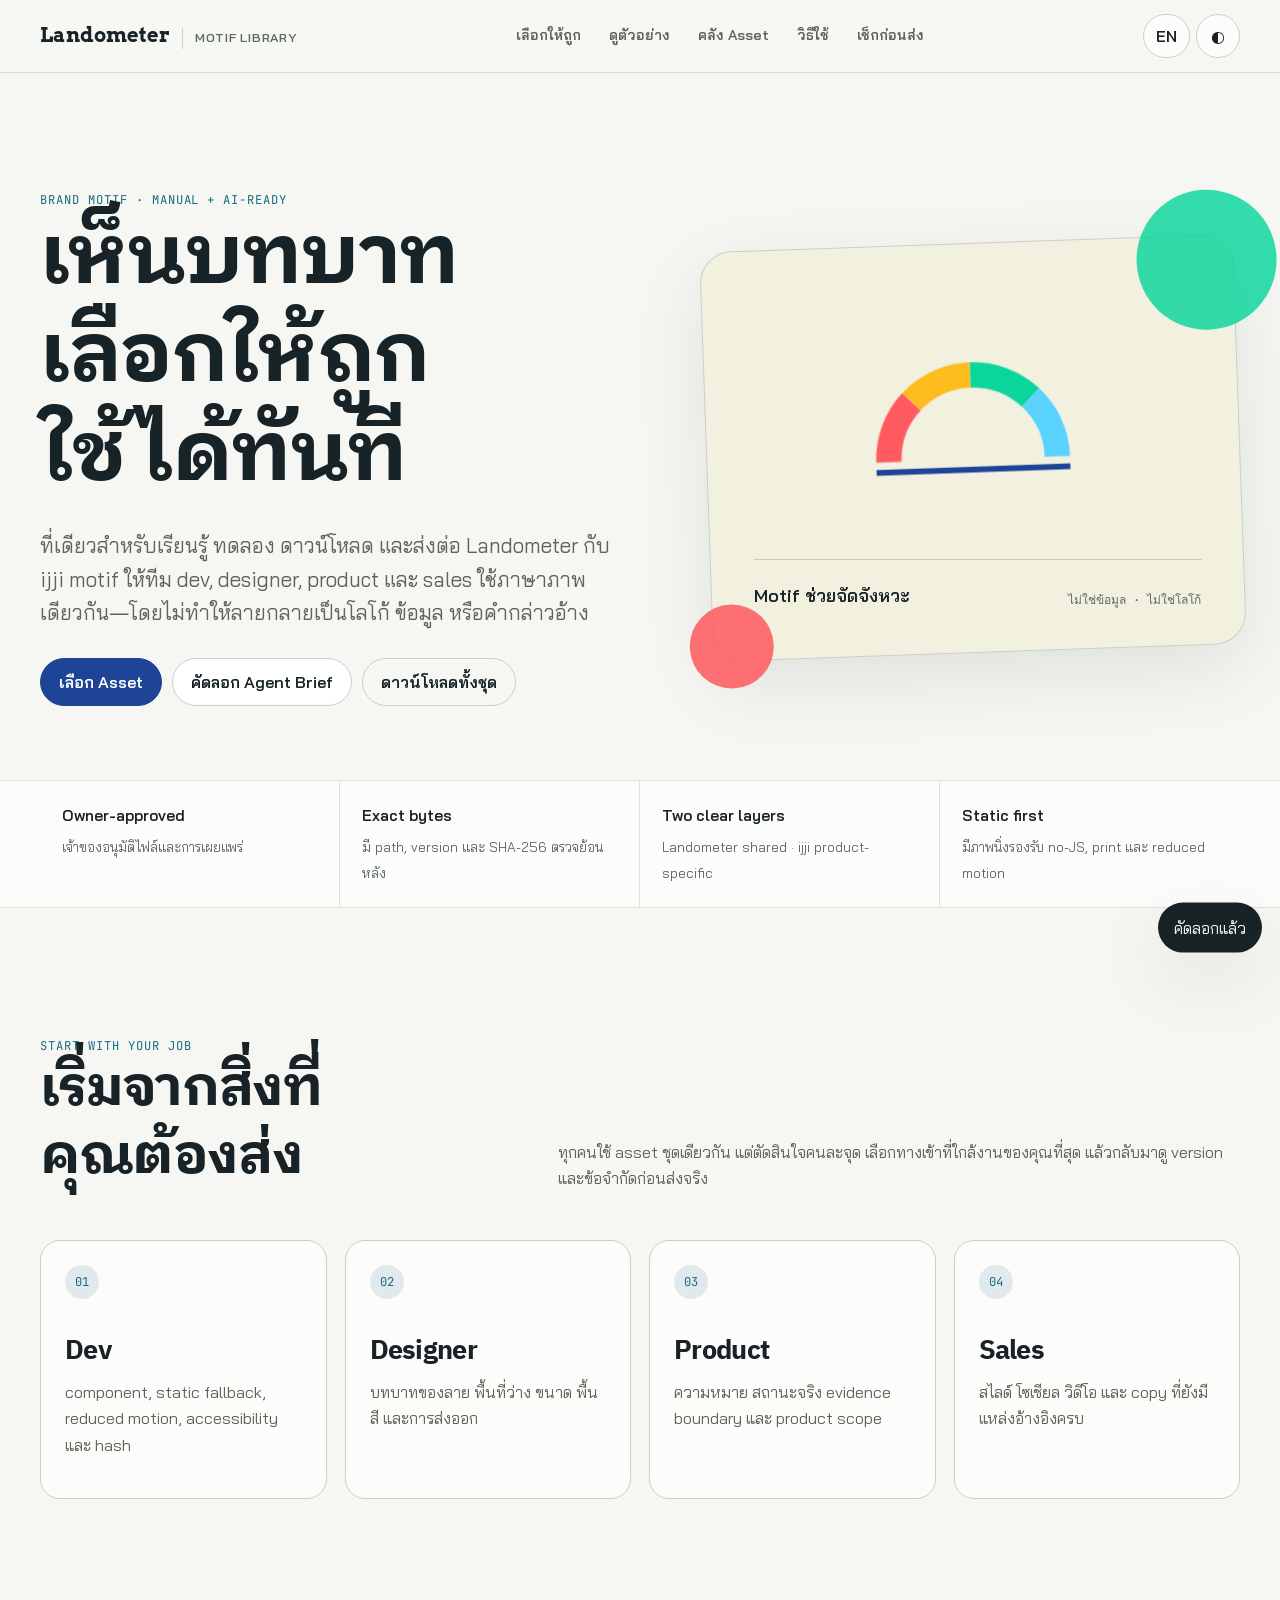
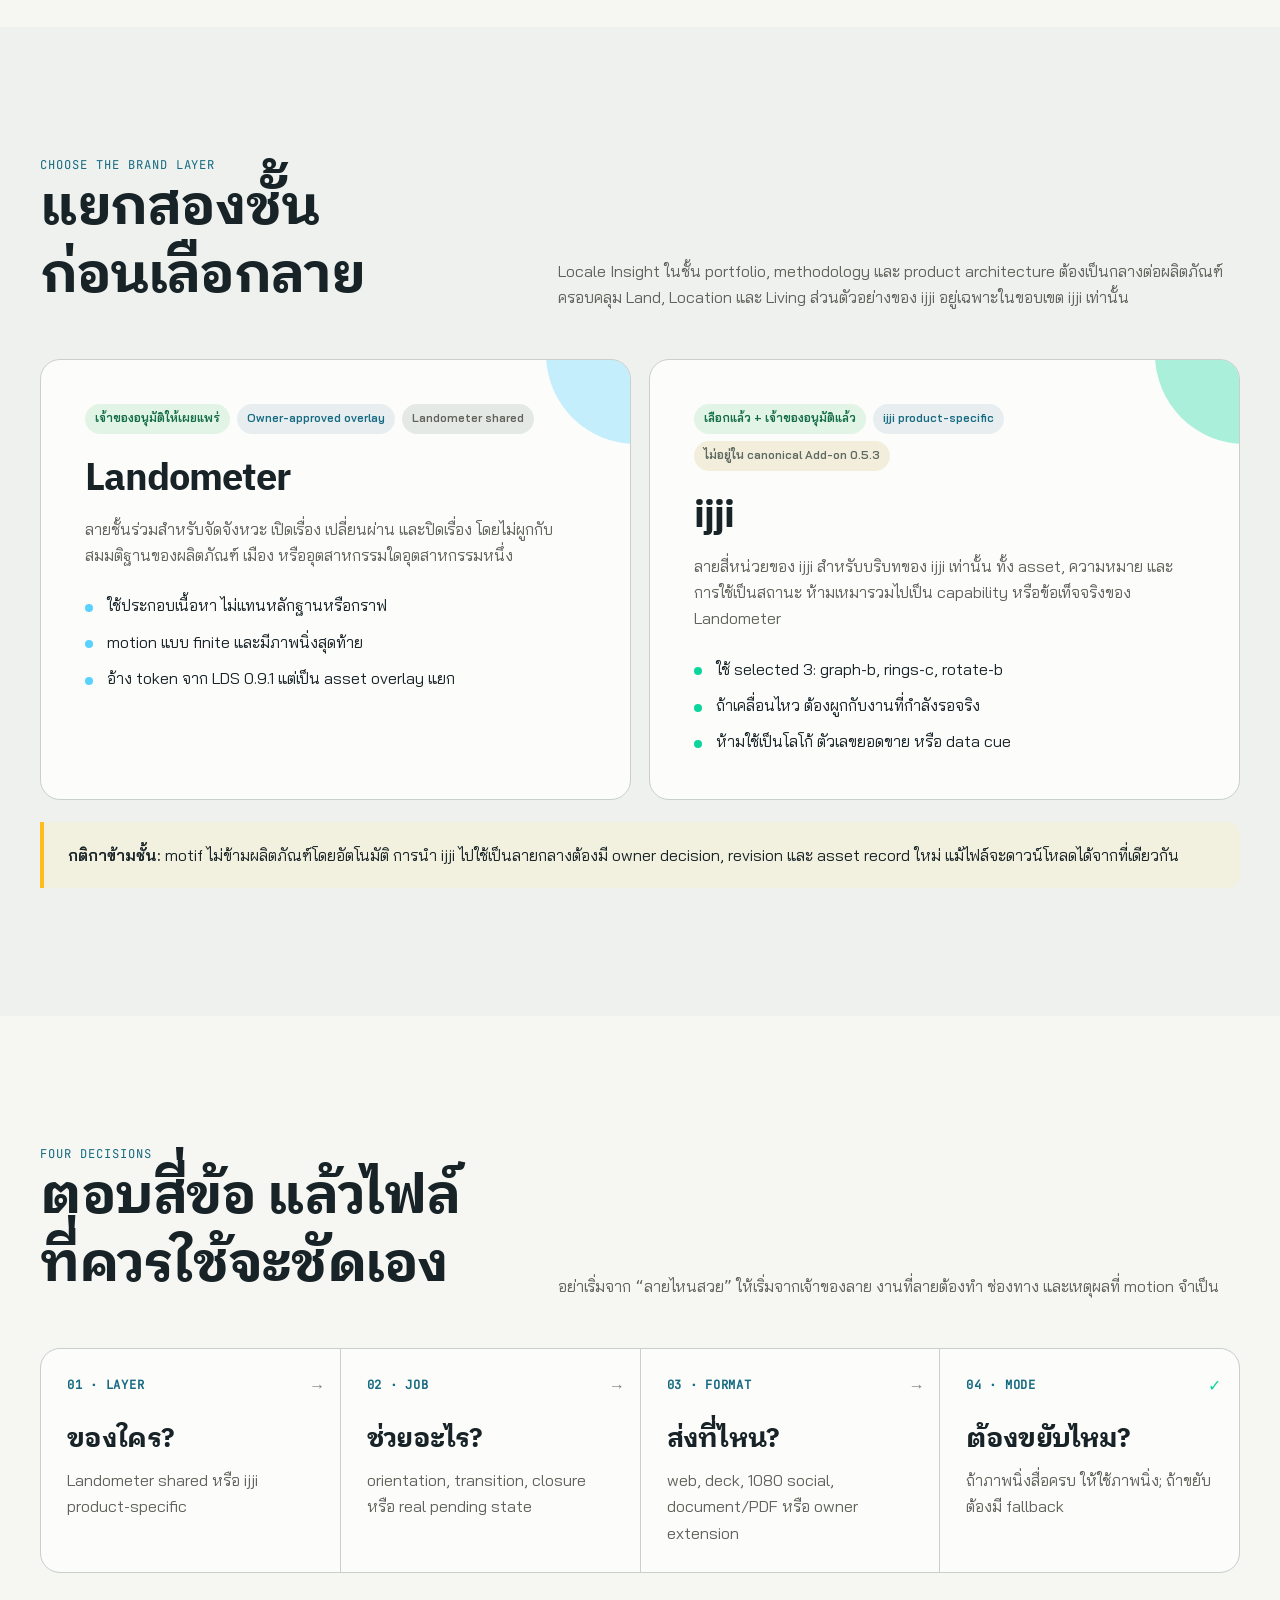
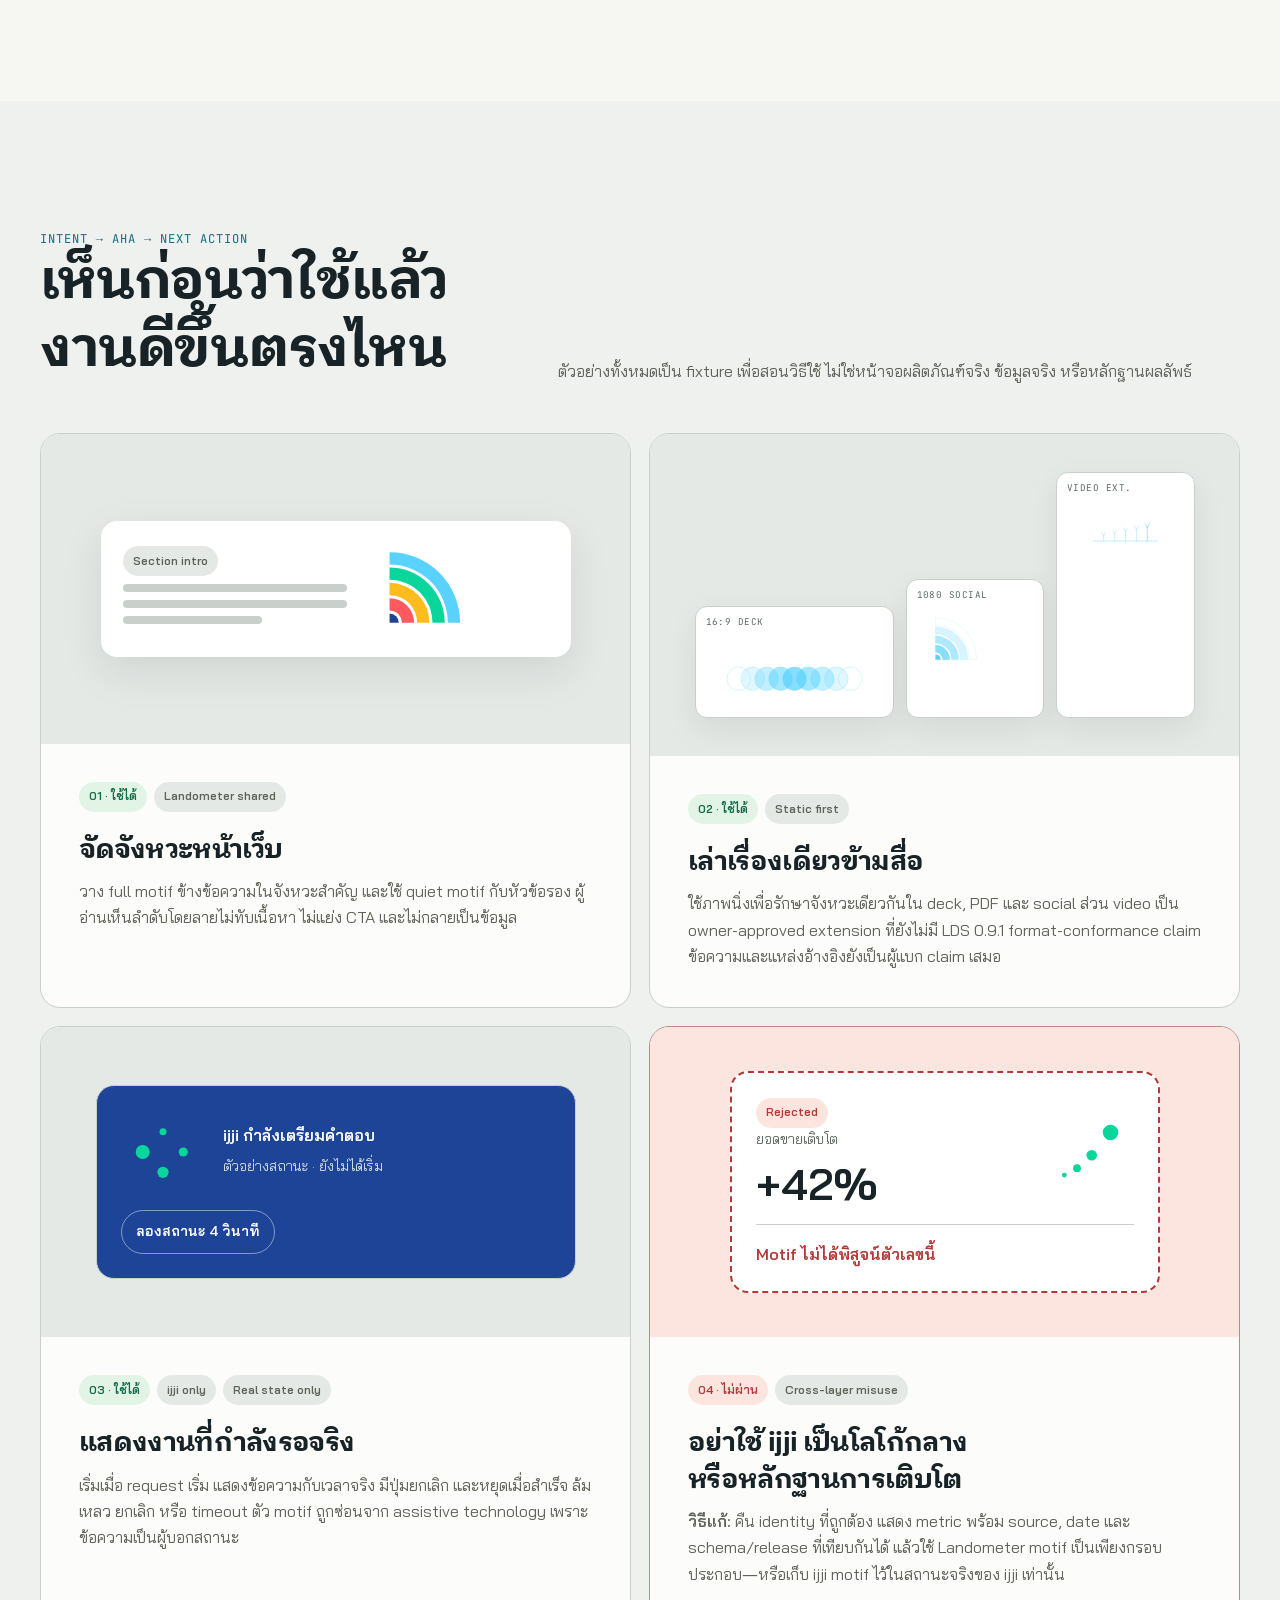
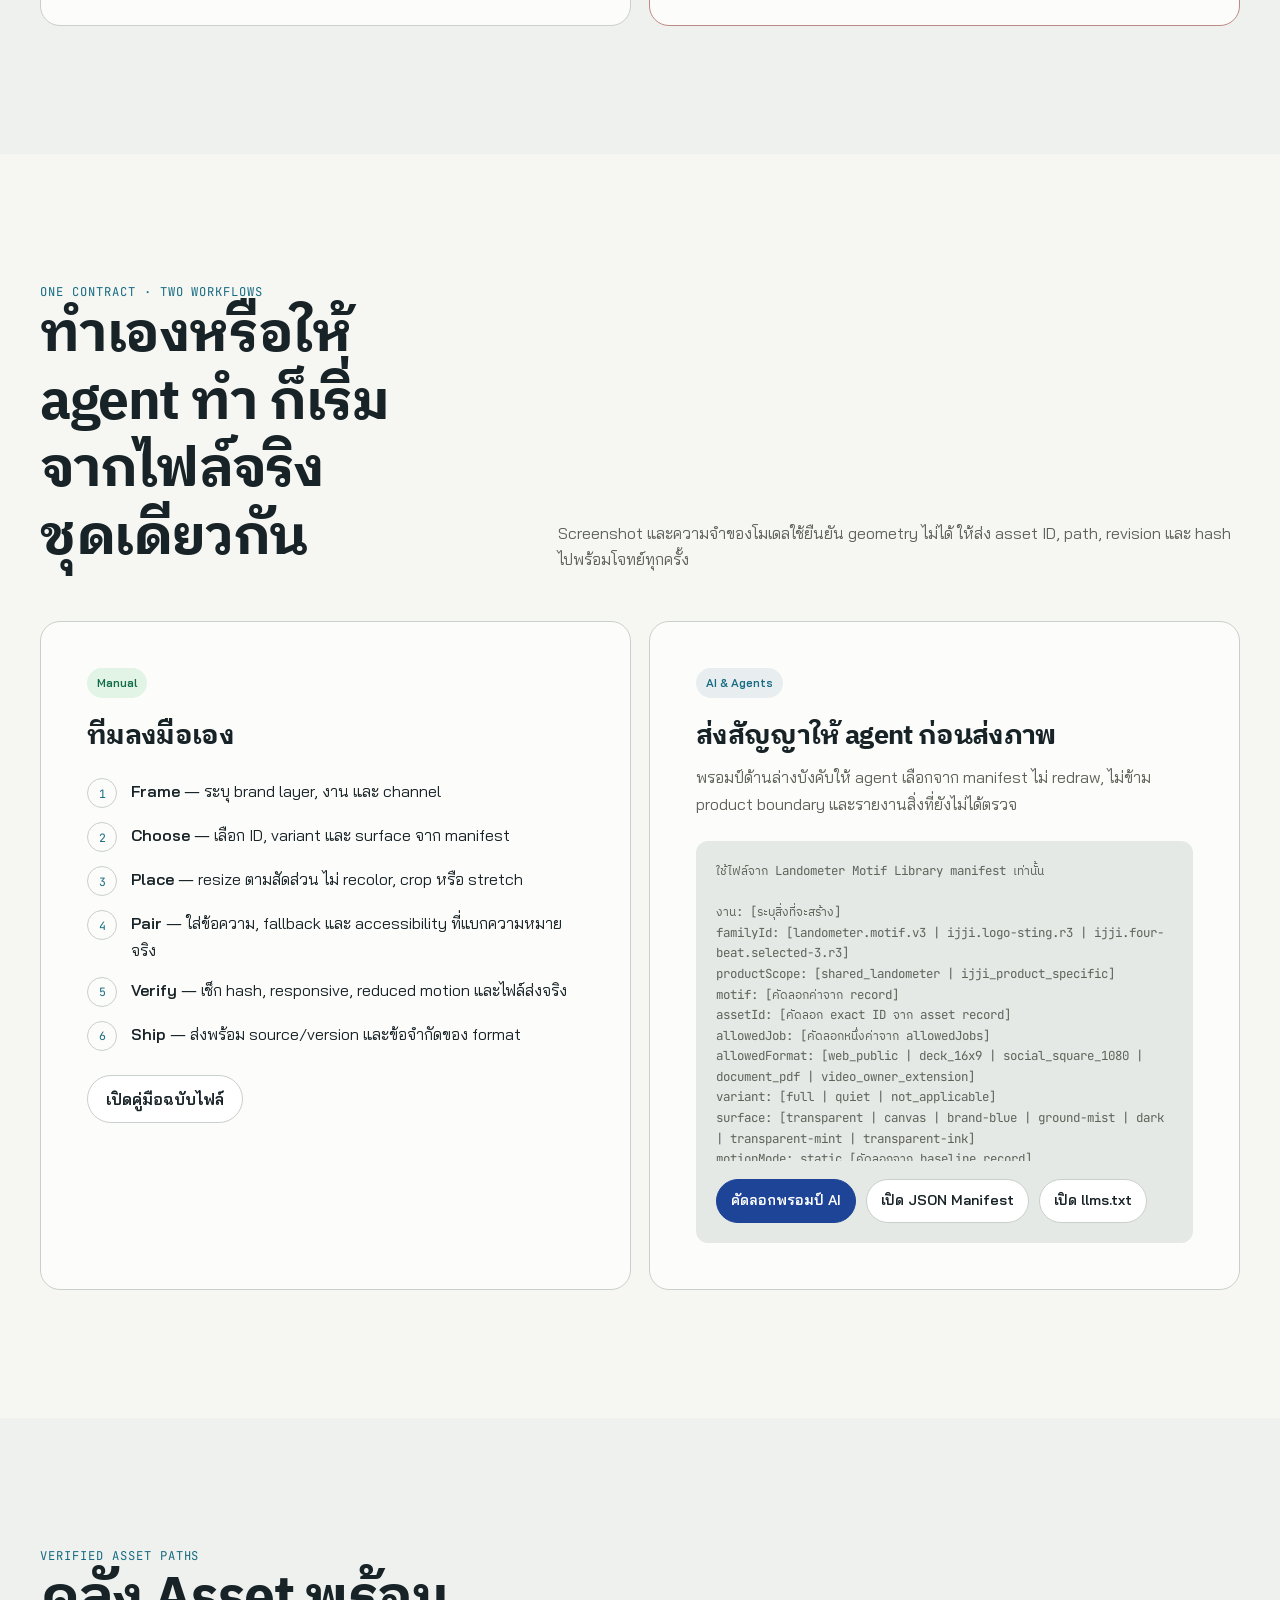
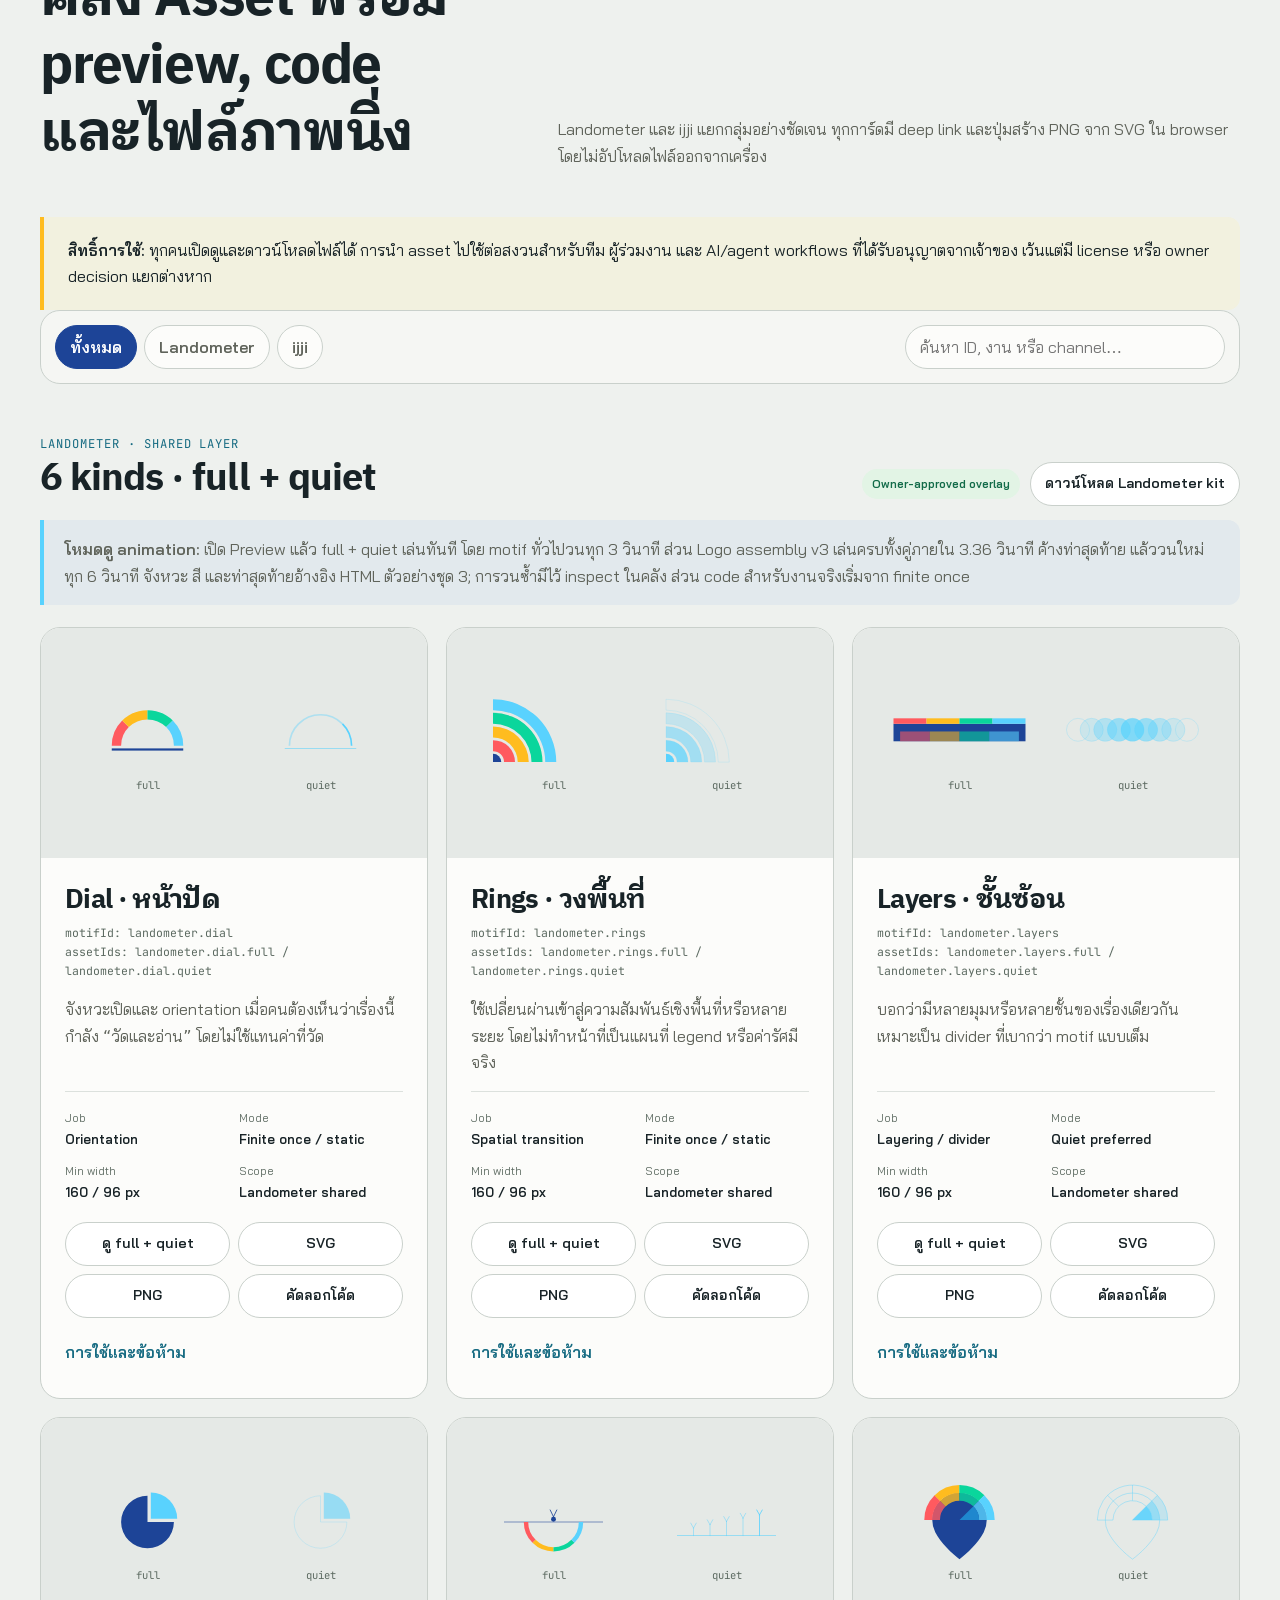
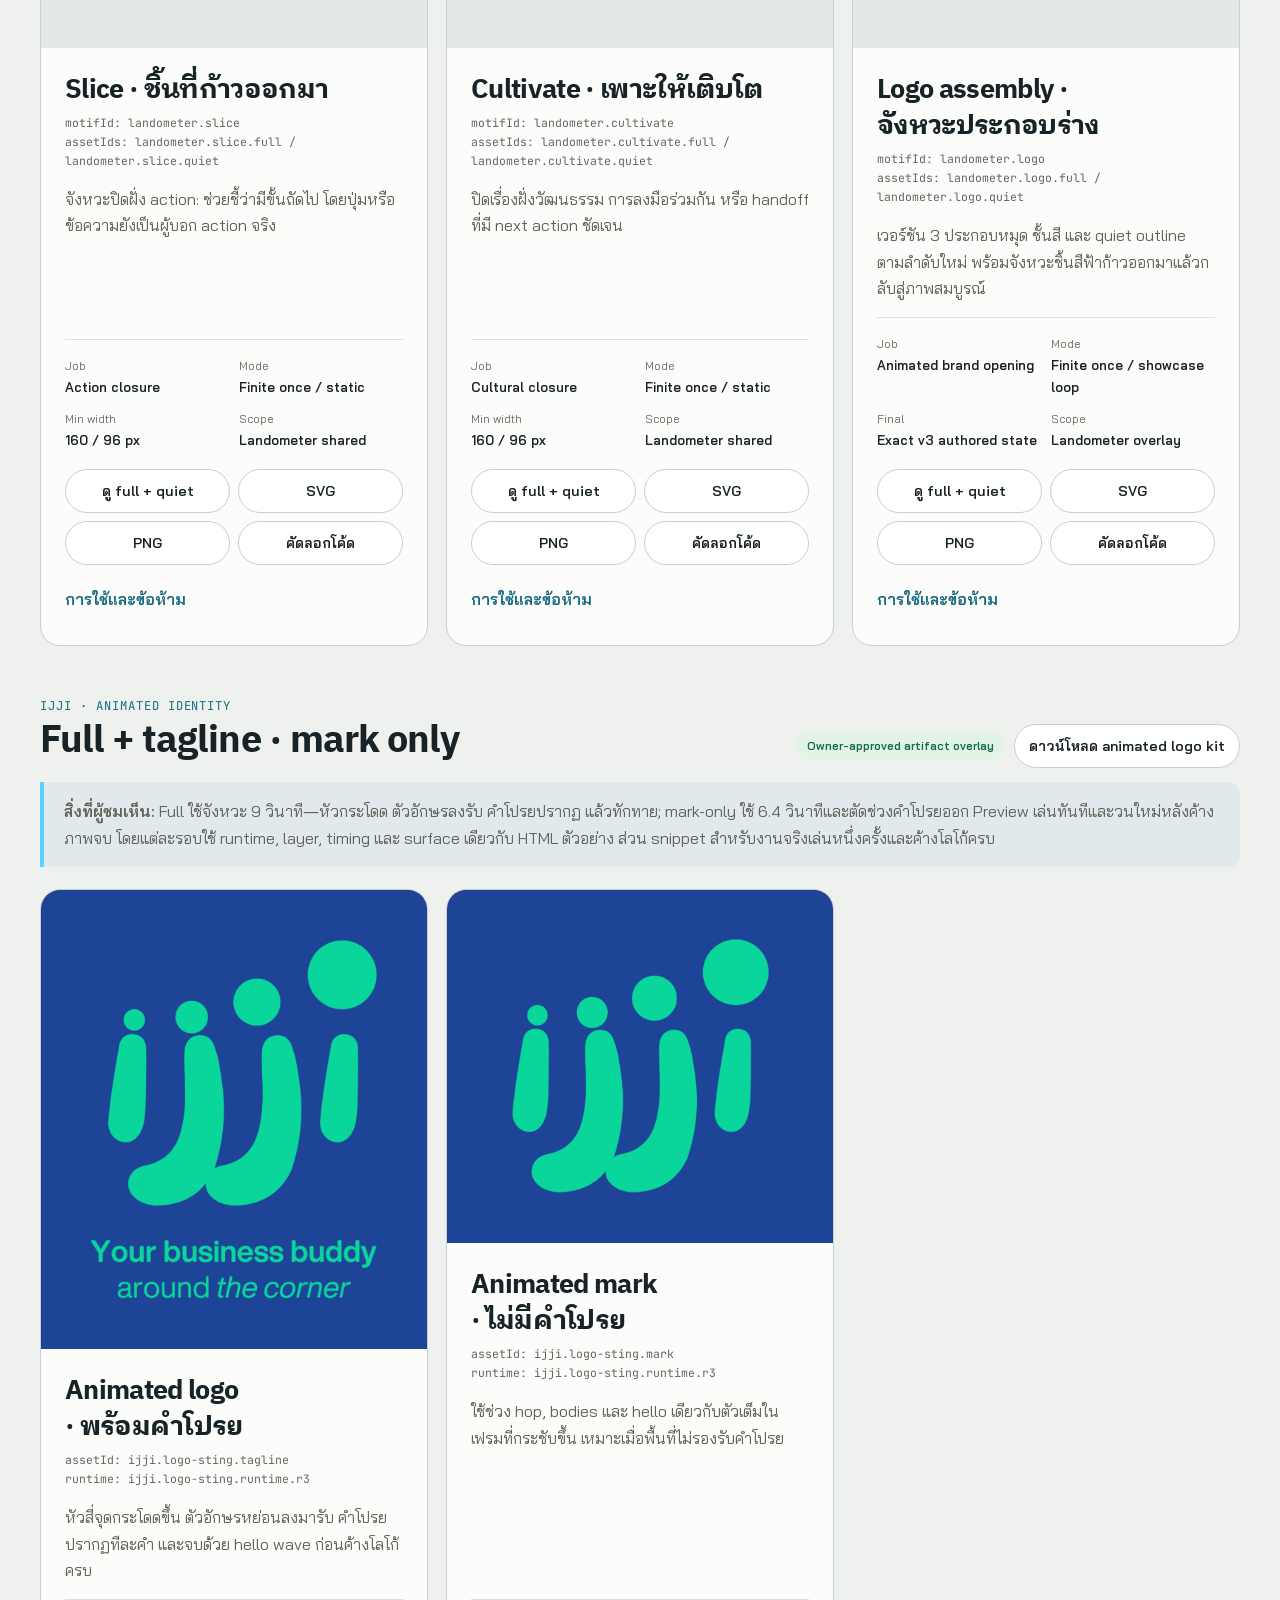
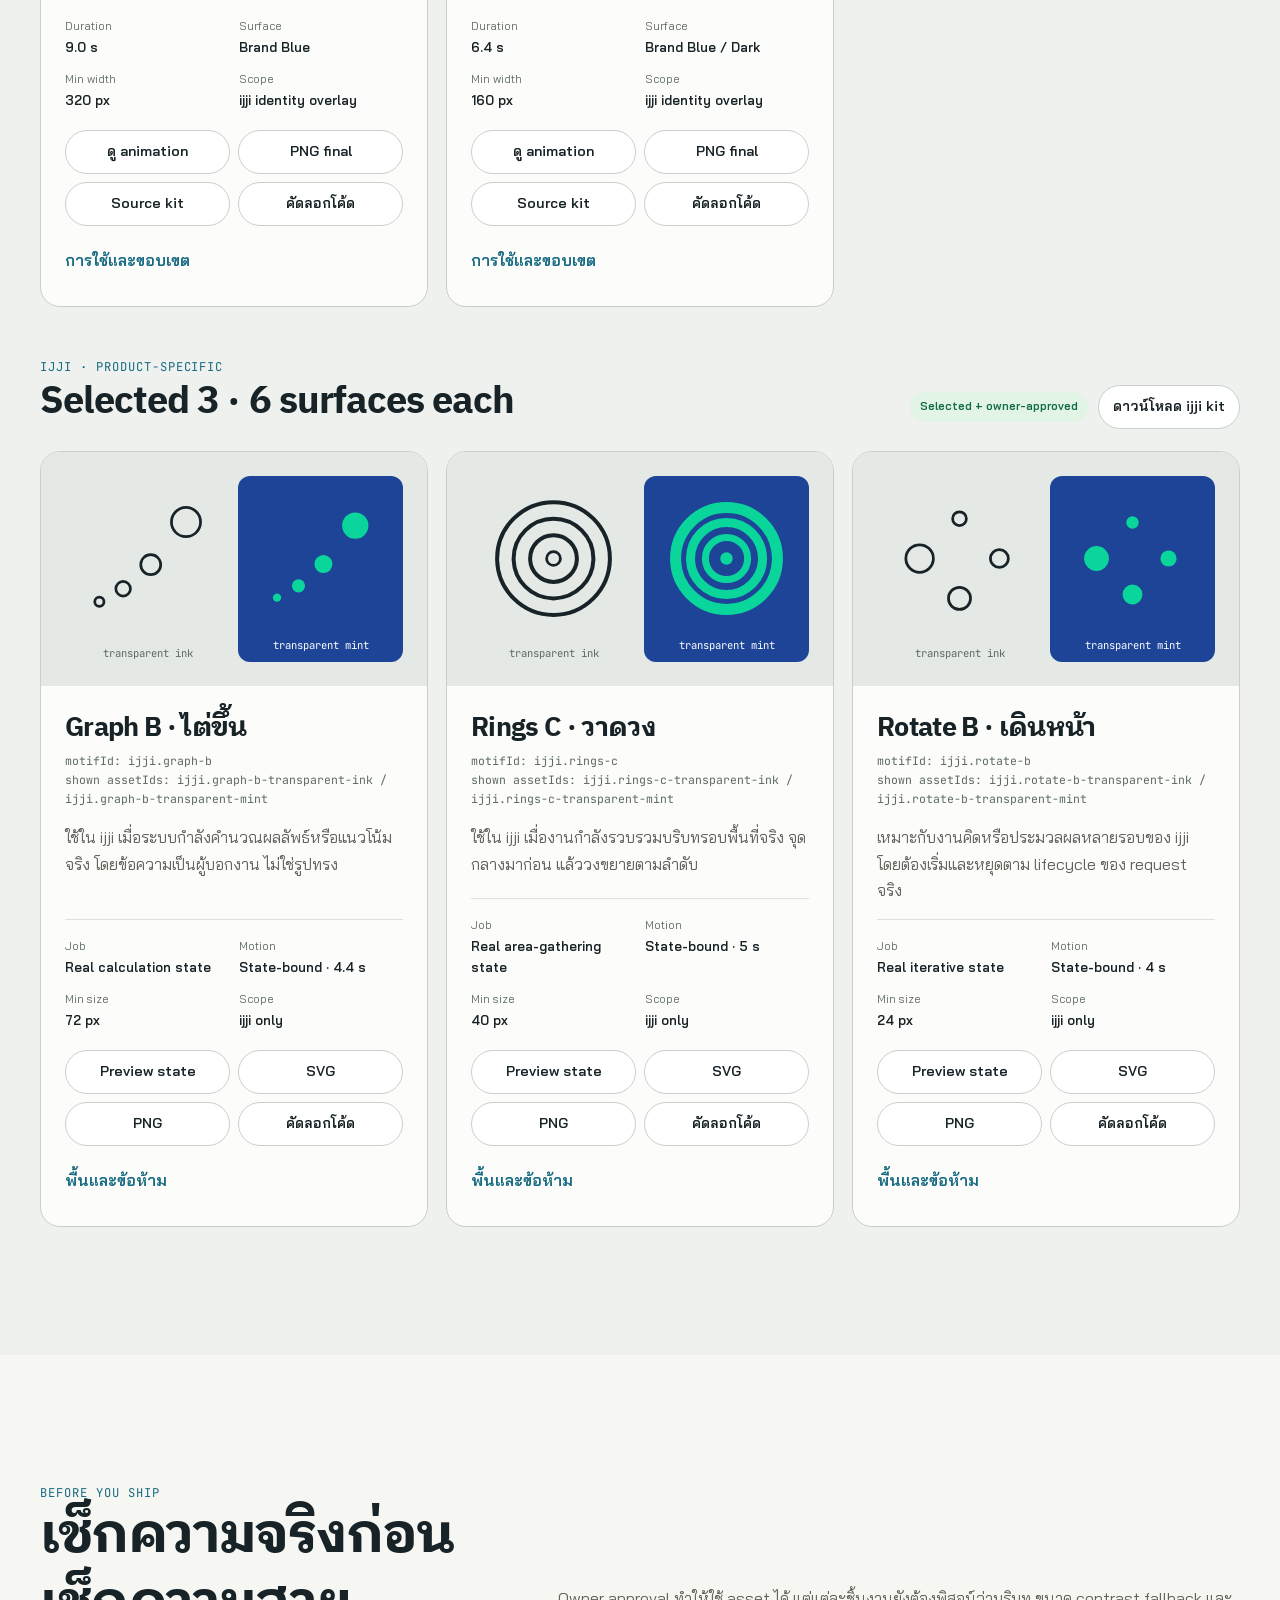
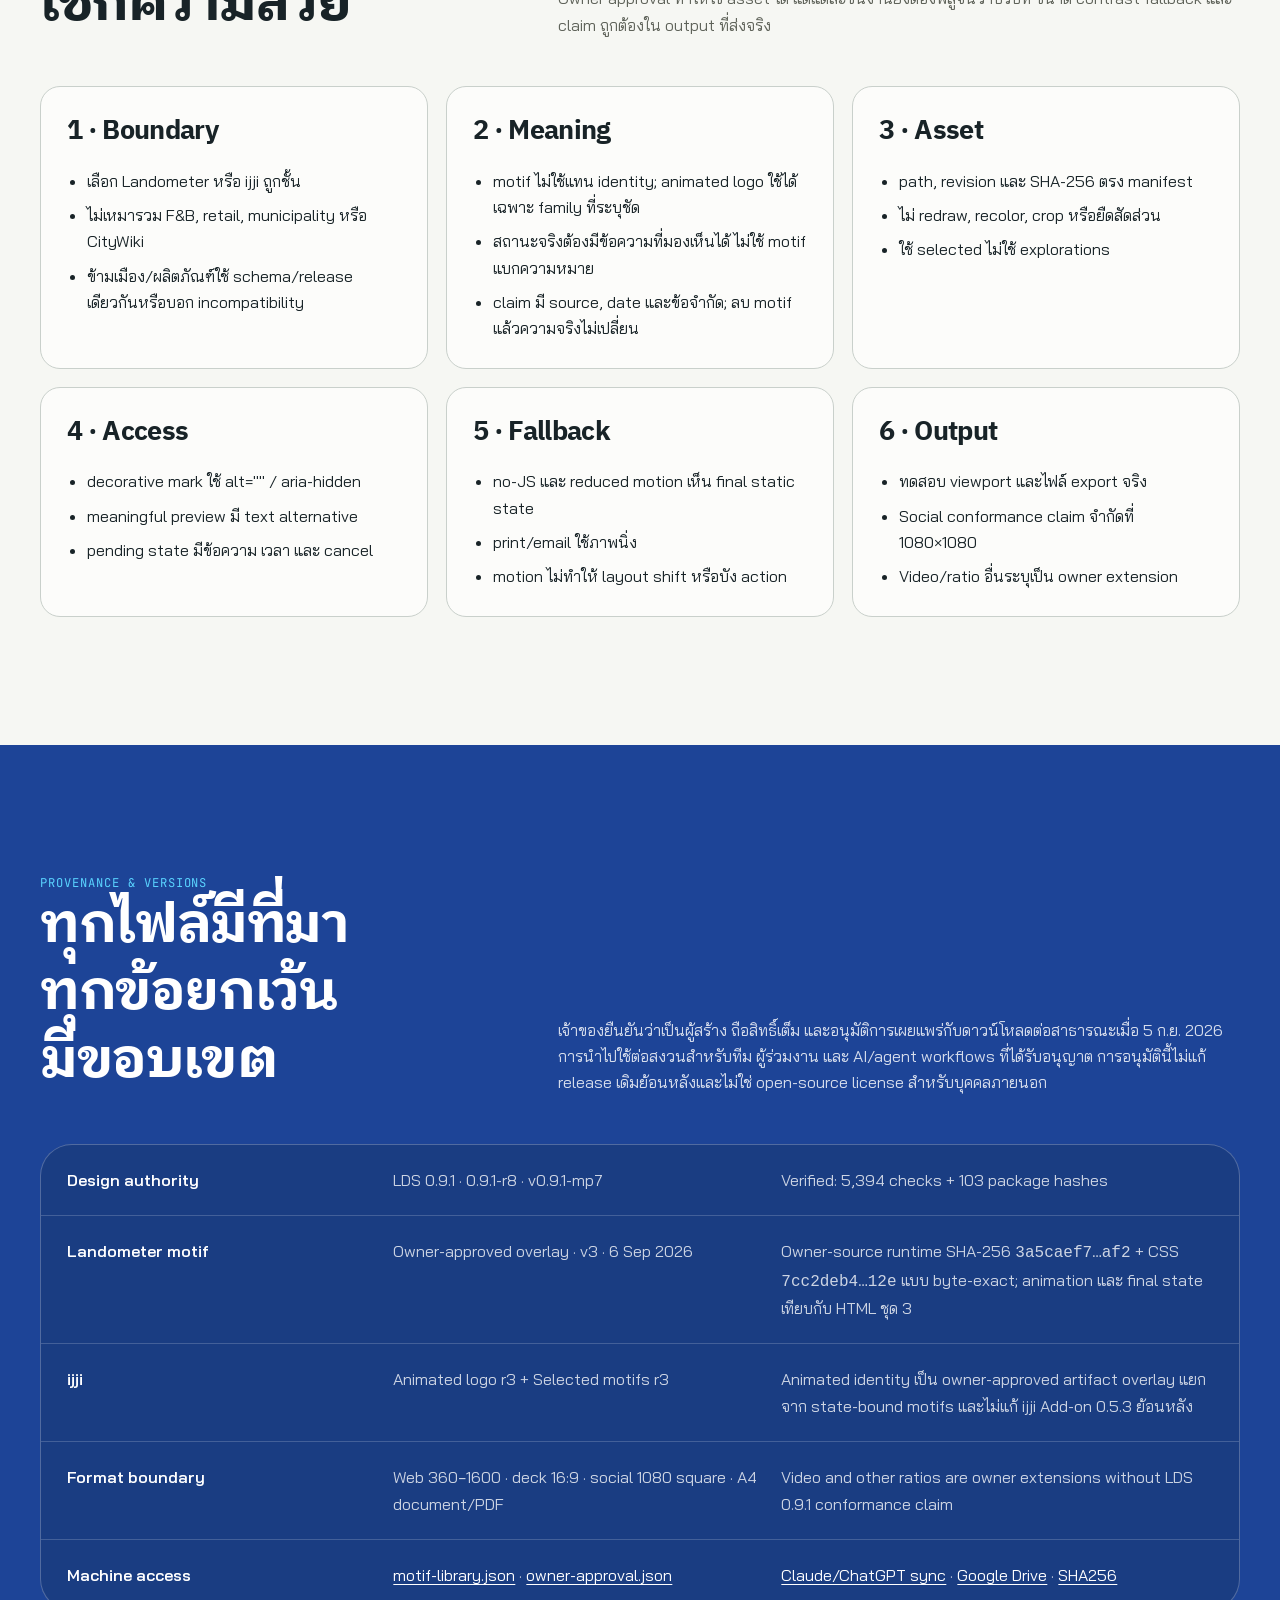
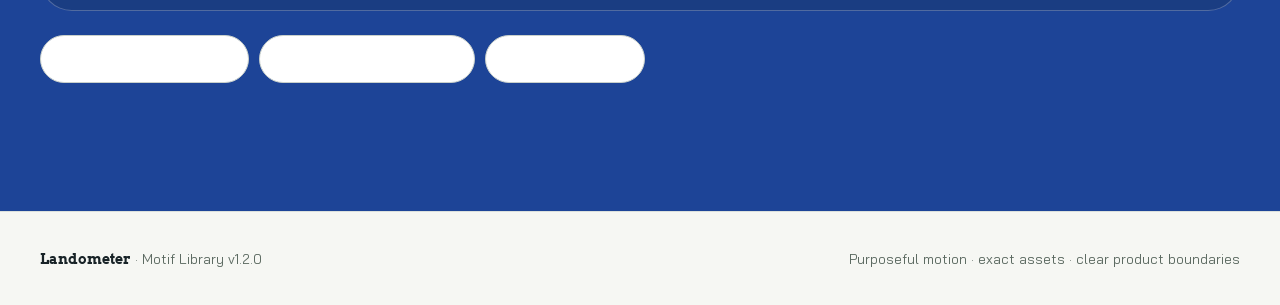
==== commit 3e419ce8: "Release motif library 1.2.0 animations" ====
--- a/index.html
+++ b/index.html
@@ -31,11 +31,11 @@
       document.documentElement.dataset.theme = savedTheme || (dark ? "dark" : "light");
     } catch (_) {}
   </script>
-  <link rel="stylesheet" href="site.css?v=1.1.1">
-  <link rel="stylesheet" href="assets/landometer/landometer-motifs.css?v=1.1.3">
+  <link rel="stylesheet" href="site.css?v=1.2.0">
+  <link rel="stylesheet" href="assets/landometer/landometer-motifs.css?v=1.2.0">
   <link rel="stylesheet" href="assets/ijji/ijji-motion.css">
-  <script src="assets/landometer/landometer-motifs.js?v=1.1.3" defer></script>
-  <script src="site.js?v=1.1.3" defer></script>
+  <script src="assets/landometer/landometer-motifs.js?v=1.2.0" defer></script>
+  <script src="site.js?v=1.2.0" defer></script>
   <script type="application/ld+json">
   {
     "@context": "https://schema.org",
@@ -46,8 +46,8 @@
     "isAccessibleForFree": true,
     "description": "A governed learning guide and asset library for Landometer shared motifs and ijji product-specific motifs.",
     "creator": { "@type": "Organization", "name": "Landometer" },
-    "version": "1.1.3",
-    "dateModified": "2026-09-05"
+    "version": "1.2.0",
+    "dateModified": "2026-09-06"
   }
   </script>
 </head>
@@ -97,7 +97,7 @@
           <div class="cluster">
             <a class="button button-primary" href="#library">เลือก Asset</a>
             <button class="button" type="button" data-copy-template="#agent-prompt">คัดลอก Agent Brief</button>
-            <a class="button button-ghost" href="assets/downloads/motif-library-v1.zip" download>ดาวน์โหลดทั้งชุด</a>
+            <a class="button button-ghost" href="assets/downloads/motif-library-v1.2.0.zip" download>ดาวน์โหลดทั้งชุด</a>
           </div>
         </div>
         <div class="hero-visual" aria-label="ตัวอย่าง Landometer dial motif ที่เคลื่อนไหวหนึ่งครั้ง">
@@ -308,20 +308,20 @@
               <pre id="agent-prompt">ใช้ไฟล์จาก Landometer Motif Library manifest เท่านั้น
 
 งาน: [ระบุสิ่งที่จะสร้าง]
-familyId: [landometer.motif.v1 | ijji.four-beat.selected-3.r3]
+familyId: [landometer.motif.v3 | ijji.logo-sting.r3 | ijji.four-beat.selected-3.r3]
 productScope: [shared_landometer | ijji_product_specific]
 motif: [คัดลอกค่าจาก record]
-assetId: [คัดลอก exact ID จาก generated_vector record]
+assetId: [คัดลอก exact ID จาก asset record]
 allowedJob: [คัดลอกหนึ่งค่าจาก allowedJobs]
 allowedFormat: [web_public | deck_16x9 | social_square_1080 | document_pdf | video_owner_extension]
 variant: [full | quiet | not_applicable]
 surface: [transparent | canvas | brand-blue | ground-mist | dark | transparent-mint | transparent-ink]
 motionMode: static [คัดลอกจาก baseline record]
 path + sha256 + staticFallback + approvalRef: [คัดลอกจาก record เดียวกัน]
-motionExtension: [none โดยปริยาย | finite_once | state_bound_only]
+motionExtension: [none โดยปริยาย | finite_once | finite_once_logo_sting | state_bound_only]
 ถ้าใช้ motionExtension: allowedFormat ต้องเป็น web_public และต้องคัดลอก runtimeAssetIds + runtimeAllowedJob + runtimeAllowedFormat + lifecycle จาก agentContract.motionExtensions ที่ familyId ตรงกัน โดยใช้ path ของ baseline เป็น static fallback
 
-ห้าม redraw จาก screenshot/ความจำ ห้ามเปลี่ยนสีหรือสัดส่วน ห้ามใช้ motif เป็นโลโก้ ข้อมูล หลักฐาน หรือ claim และห้ามนำ ijji ไปเหมารวมเป็น Landometer
+ห้าม redraw จาก screenshot/ความจำ ห้ามเปลี่ยนสีหรือสัดส่วน ห้ามใช้ motif แทน identity, data, evidence หรือ claim; ถ้าต้องใช้ animated logo ให้เลือกเฉพาะ ijji.logo-sting.r3 และห้ามนำ ijji ไปเหมารวมเป็น Landometer
 
 ก่อนส่ง ให้ยืนยัน familyId + assetId + path + SHA-256 จาก record เดียวกัน ใส่ static/reduced-motion fallback ตรวจ output จริง และรายงานทุกข้อที่ยังไม่ได้ตรวจ</pre>
               <div class="cluster">
@@ -361,9 +361,9 @@
 
         <div class="family-head" data-family="landometer">
           <div><p class="eyebrow">Landometer · shared layer</p><h3>6 kinds · full + quiet</h3></div>
-          <div class="cluster"><span class="badge badge-approved">Owner-approved overlay</span><a class="button button-small" href="assets/downloads/landometer-motifs-v1.zip" download>ดาวน์โหลด Landometer kit</a></div>
-        </div>
-        <div class="showcase-callout" data-family="landometer"><p><strong>โหมดดู animation:</strong> เปิด Preview แล้ว full + quiet เล่นทันที โดย motif ทั่วไปวนทุก 3 วินาที ส่วน Logo assembly จะประกอบเสร็จที่ 2.05 วินาที ค้างท่าสุดท้ายให้ตรวจ 2.95 วินาที แล้ววนใหม่ทุก 5 วินาที การวนซ้ำนี้มีไว้ inspect ในคลังเท่านั้น; งานจริงยังแนะนำ finite once และ optional replay/loop API ในไฟล์ไม่ได้ถือเป็นสิทธิ์ให้ใช้ในทุกงาน</p></div>
+          <div class="cluster"><span class="badge badge-approved">Owner-approved overlay</span><a class="button button-small" href="assets/downloads/landometer-motifs-v3.zip" download>ดาวน์โหลด Landometer kit</a></div>
+        </div>
+        <div class="showcase-callout" data-family="landometer"><p><strong>โหมดดู animation:</strong> เปิด Preview แล้ว full + quiet เล่นทันที โดย motif ทั่วไปวนทุก 3 วินาที ส่วน Logo assembly v3 เล่นครบทั้งคู่ภายใน 3.36 วินาที ค้างท่าสุดท้าย แล้ววนใหม่ทุก 6 วินาที จังหวะ สี และท่าสุดท้ายอ้างอิง HTML ตัวอย่างชุด 3; การวนซ้ำมีไว้ inspect ในคลัง ส่วน code สำหรับงานจริงเริ่มจาก finite once</p></div>
         <div class="asset-grid" data-family-grid="landometer">
           <article class="asset-card" id="landometer-dial" data-brand="landometer" data-search="dial orientation opening web video social deck หน้าปัด เปิดเรื่อง">
             <div class="asset-preview"><div class="variant"><img src="assets/landometer/svg/dial-full.svg" alt="Landometer dial full"><span>full</span></div><div class="variant"><img src="assets/landometer/svg/dial-quiet.svg" alt="Landometer dial quiet"><span>quiet</span></div></div>
@@ -391,8 +391,24 @@
           </article>
 
           <article class="asset-card" id="landometer-logo-assembly" data-brand="landometer" data-search="logo assembly exception one time identity mark ประกอบร่างโลโก้ ข้อยกเว้น">
-            <div class="asset-preview"><div class="variant"><img src="assets/landometer/svg/logo-full.svg?v=1.1.3" alt="Landometer logo-assembly motif full"><span>full</span></div><div class="variant"><img src="assets/landometer/svg/logo-quiet.svg" alt="Landometer logo-assembly motif quiet"><span>quiet</span></div></div>
-            <div class="asset-body"><h3>Logo assembly · จังหวะประกอบร่าง</h3><p class="asset-id">motifId: landometer.logo<br>assetIds: landometer.logo.full / landometer.logo.quiet</p><p class="asset-summary">ข้อยกเว้น owner-approved สำหรับจังหวะเปิดหนึ่งครั้ง ท่าสุดท้ายยังเป็น motif และไม่ใช่ไฟล์โลโก้ทางการ</p><dl class="asset-meta"><div><dt>Job</dt><dd>Exceptional opening</dd></div><div><dt>Mode</dt><dd>Once per page</dd></div><div><dt>Identity</dt><dd>None</dd></div><div><dt>Scope</dt><dd>Landometer shared</dd></div></dl><div class="asset-actions"><button class="button button-small" type="button" data-preview-brand="landometer" data-preview-id="logo">ดู full + quiet</button><a class="button button-small" href="assets/landometer/svg/logo-full.svg?v=1.1.3" download>SVG</a><button class="button button-small" type="button" data-download-png data-svg-url="assets/landometer/svg/logo-full.svg?v=1.1.3" data-filename="landometer-logo-assembly.png" data-width="1200" data-height="600">PNG</button><button class="button button-small" type="button" data-copy-code data-brand="landometer" data-id="logo">คัดลอกโค้ด</button></div><details class="asset-more"><summary>การใช้และข้อห้าม</summary><div class="detail-box"><p>ใช้ได้หนึ่งตำแหน่งต่อหน้า ไม่ใช้ใน navbar, favicon, social preview หรือแทน official identity และไม่ใช่สมาชิกของ LDS 0.9.1</p><a href="assets/landometer/svg/logo-quiet.svg" download>ดาวน์โหลด quiet SVG</a></div></details></div>
+            <div class="asset-preview"><div class="variant"><img src="assets/landometer/svg/logo-full.svg?v=1.2.0" alt="Landometer logo-assembly motif full"><span>full</span></div><div class="variant"><img src="assets/landometer/svg/logo-quiet.svg?v=1.2.0" alt="Landometer logo-assembly motif quiet"><span>quiet</span></div></div>
+            <div class="asset-body"><h3>Logo assembly · จังหวะประกอบร่าง</h3><p class="asset-id">motifId: landometer.logo<br>assetIds: landometer.logo.full / landometer.logo.quiet</p><p class="asset-summary">เวอร์ชัน 3 ประกอบหมุด ชั้นสี และ quiet outline ตามลำดับใหม่ พร้อมจังหวะชิ้นสีฟ้าก้าวออกมาแล้วกลับสู่ภาพสมบูรณ์</p><dl class="asset-meta"><div><dt>Job</dt><dd>Animated brand opening</dd></div><div><dt>Mode</dt><dd>Finite once / showcase loop</dd></div><div><dt>Final</dt><dd>Exact v3 authored state</dd></div><div><dt>Scope</dt><dd>Landometer overlay</dd></div></dl><div class="asset-actions"><button class="button button-small" type="button" data-preview-brand="landometer" data-preview-id="logo">ดู full + quiet</button><a class="button button-small" href="assets/landometer/svg/logo-full.svg?v=1.2.0" download>SVG</a><button class="button button-small" type="button" data-download-png data-svg-url="assets/landometer/svg/logo-full.svg?v=1.2.0" data-filename="landometer-logo-assembly.png" data-width="1200" data-height="600">PNG</button><button class="button button-small" type="button" data-copy-code data-brand="landometer" data-id="logo">คัดลอกโค้ด</button></div><details class="asset-more"><summary>การใช้และข้อห้าม</summary><div class="detail-box"><p>ใช้ runtime และสีจากไฟล์ชุด 3 โดยไม่แก้ timing/geometry; navbar, favicon และงาน co-branding ยังใช้ไฟล์ official identity แยกต่างหาก</p><a href="assets/landometer/svg/logo-quiet.svg?v=1.2.0" download>ดาวน์โหลด quiet SVG</a></div></details></div>
+          </article>
+        </div>
+
+        <div class="family-head" data-family="ijji-logo">
+          <div><p class="eyebrow">ijji · animated identity</p><h3>Full + tagline · mark only</h3></div>
+          <div class="cluster"><span class="badge badge-approved">Owner-approved artifact overlay</span><a class="button button-small" href="assets/downloads/ijji-animated-logo-r3.zip" download>ดาวน์โหลด animated logo kit</a></div>
+        </div>
+        <div class="showcase-callout" data-family="ijji-logo"><p><strong>สิ่งที่ผู้ชมเห็น:</strong> Full ใช้จังหวะ 9 วินาที—หัวกระโดด ตัวอักษรลงรับ คำโปรยปรากฏ แล้วทักทาย; mark-only ใช้ 6.4 วินาทีและตัดช่วงคำโปรยออก Preview เล่นทันทีและวนใหม่หลังค้างภาพจบ โดยแต่ละรอบใช้ runtime, layer, timing และ surface เดียวกับ HTML ตัวอย่าง ส่วน snippet สำหรับงานจริงเล่นหนึ่งครั้งและค้างโลโก้ครบ</p></div>
+        <div class="asset-grid" data-family-grid="ijji-logo">
+          <article class="asset-card" id="ijji-animated-logo-tagline" data-brand="ijji" data-search="ijji animated identity logo sting tagline business buddy โลโก้เคลื่อนไหว คำโปรย">
+            <div class="asset-preview logo-sting single"><img src="assets/ijji/logo-sting/layers/ijji-logo-still.png" alt="ijji — Your business buddy around the corner"></div>
+            <div class="asset-body"><h3>Animated logo · พร้อมคำโปรย</h3><p class="asset-id">assetId: ijji.logo-sting.tagline<br>runtime: ijji.logo-sting.runtime.r3</p><p class="asset-summary">หัวสี่จุดกระโดดขึ้น ตัวอักษรหย่อนลงมารับ คำโปรยปรากฏทีละคำ และจบด้วย hello wave ก่อนค้างโลโก้ครบ</p><dl class="asset-meta"><div><dt>Duration</dt><dd>9.0 s</dd></div><div><dt>Surface</dt><dd>Brand Blue</dd></div><div><dt>Min width</dt><dd>320 px</dd></div><div><dt>Scope</dt><dd>ijji identity overlay</dd></div></dl><div class="asset-actions"><button class="button button-small" type="button" data-preview-brand="ijji-logo" data-preview-id="tagline" data-duration="9">ดู animation</button><a class="button button-small" href="assets/ijji/logo-sting/layers/ijji-logo-still.png" download>PNG final</a><a class="button button-small" href="assets/downloads/ijji-animated-logo-r3.zip" download>Source kit</a><button class="button button-small" type="button" data-copy-code data-brand="ijji-logo" data-id="tagline">คัดลอกโค้ด</button></div><details class="asset-more"><summary>การใช้และขอบเขต</summary><div class="detail-box"><p>เป็น animated identity ของ ijji โดยเฉพาะ ไม่ใช่ Landometer shared motif และไม่แก้ ijji DS/Add-on เดิมย้อนหลัง ใช้ไฟล์ layer จริงทั้งหมดและห้าม redraw หรือ recolor</p></div></details></div>
+          </article>
+          <article class="asset-card" id="ijji-animated-logo-mark" data-brand="ijji" data-search="ijji animated identity mark notagline logo sting โลโก้ มาร์ก ไม่มีคำโปรย">
+            <div class="asset-preview logo-sting mark single"><img src="assets/ijji/logo-sting/layers/ijji-mark-still.png" alt="ijji"></div>
+            <div class="asset-body"><h3>Animated mark · ไม่มีคำโปรย</h3><p class="asset-id">assetId: ijji.logo-sting.mark<br>runtime: ijji.logo-sting.runtime.r3</p><p class="asset-summary">ใช้ช่วง hop, bodies และ hello เดียวกับตัวเต็มในเฟรมที่กระชับขึ้น เหมาะเมื่อพื้นที่ไม่รองรับคำโปรย</p><dl class="asset-meta"><div><dt>Duration</dt><dd>6.4 s</dd></div><div><dt>Surface</dt><dd>Brand Blue / Dark</dd></div><div><dt>Min width</dt><dd>160 px</dd></div><div><dt>Scope</dt><dd>ijji identity overlay</dd></div></dl><div class="asset-actions"><button class="button button-small" type="button" data-preview-brand="ijji-logo" data-preview-id="mark" data-duration="6.4">ดู animation</button><a class="button button-small" href="assets/ijji/logo-sting/layers/ijji-mark-still.png" download>PNG final</a><a class="button button-small" href="assets/downloads/ijji-animated-logo-r3.zip" download>Source kit</a><button class="button button-small" type="button" data-copy-code data-brand="ijji-logo" data-id="mark">คัดลอกโค้ด</button></div><details class="asset-more"><summary>การใช้และขอบเขต</summary><div class="detail-box"><p>ใช้ <code>notagline</code> กับ runtime ชุดเดียวกัน ตัว component โปร่งใสจึงต้องวางบน Brand Blue หรือ Dark และ reduced motion ต้องเห็น final mark ทันที</p></div></details></div>
           </article>
         </div>
 
@@ -430,7 +446,7 @@
         </div>
         <div class="check-grid">
           <article class="check-card"><h3>1 · Boundary</h3><ul><li>เลือก Landometer หรือ ijji ถูกชั้น</li><li>ไม่เหมารวม F&amp;B, retail, municipality หรือ CityWiki</li><li>ข้ามเมือง/ผลิตภัณฑ์ใช้ schema/release เดียวกันหรือบอก incompatibility</li></ul></article>
-          <article class="check-card"><h3>2 · Meaning</h3><ul><li>motif ไม่เป็น logo, data หรือ evidence ไม่ว่ากรณีใด</li><li>สถานะจริงต้องมีข้อความที่มองเห็นได้ ไม่ใช้ motif แบกความหมาย</li><li>claim มี source, date และข้อจำกัด; ลบ motif แล้วความจริงไม่เปลี่ยน</li></ul></article>
+          <article class="check-card"><h3>2 · Meaning</h3><ul><li>motif ไม่ใช้แทน identity; animated logo ใช้ได้เฉพาะ family ที่ระบุชัด</li><li>สถานะจริงต้องมีข้อความที่มองเห็นได้ ไม่ใช้ motif แบกความหมาย</li><li>claim มี source, date และข้อจำกัด; ลบ motif แล้วความจริงไม่เปลี่ยน</li></ul></article>
           <article class="check-card"><h3>3 · Asset</h3><ul><li>path, revision และ SHA-256 ตรง manifest</li><li>ไม่ redraw, recolor, crop หรือยืดสัดส่วน</li><li>ใช้ selected ไม่ใช้ explorations</li></ul></article>
           <article class="check-card"><h3>4 · Access</h3><ul><li>decorative mark ใช้ alt="" / aria-hidden</li><li>meaningful preview มี text alternative</li><li>pending state มีข้อความ เวลา และ cancel</li></ul></article>
           <article class="check-card"><h3>5 · Fallback</h3><ul><li>no-JS และ reduced motion เห็น final static state</li><li>print/email ใช้ภาพนิ่ง</li><li>motion ไม่ทำให้ layout shift หรือบัง action</li></ul></article>
@@ -450,8 +466,8 @@
         </div>
         <div class="source-panel">
           <div class="source-row"><strong>Design authority</strong><span>LDS 0.9.1 · 0.9.1-r8 · v0.9.1-mp7</span><span>Verified: 5,394 checks + 103 package hashes</span></div>
-          <div class="source-row"><strong>Landometer motif</strong><span>Owner-approved overlay · v1.1.3 · 5 Sep 2026</span><span>Owner-source runtime SHA-256 <code>d4e5c636…12fb</code> + CSS <code>e7028286…1794</code> แบบ byte-exact; logo full ล็อก Brand Blue ทุก theme และค้างท่าสุดท้ายครบ ส่วนงานจริงยังแนะนำ finite once</span></div>
-          <div class="source-row"><strong>ijji motif</strong><span>Selected 3 · revision 3 · 4 Sep 2026</span><span>Owner-approved overlay; product-specific; not retroactively bundled in ijji Add-on 0.5.3</span></div>
+          <div class="source-row"><strong>Landometer motif</strong><span>Owner-approved overlay · v3 · 6 Sep 2026</span><span>Owner-source runtime SHA-256 <code>3a5caef7…af2</code> + CSS <code>7cc2deb4…12e</code> แบบ byte-exact; animation และ final state เทียบกับ HTML ชุด 3</span></div>
+          <div class="source-row"><strong>ijji</strong><span>Animated logo r3 + Selected motifs r3</span><span>Animated identity เป็น owner-approved artifact overlay แยกจาก state-bound motifs และไม่แก้ ijji Add-on 0.5.3 ย้อนหลัง</span></div>
           <div class="source-row"><strong>Format boundary</strong><span>Web 360–1600 · deck 16:9 · social 1080 square · A4 document/PDF</span><span>Video and other ratios are owner extensions without LDS 0.9.1 conformance claim</span></div>
           <div class="source-row"><strong>Machine access</strong><span><a href="assets/motif-library.json">motif-library.json</a> · <a href="governance/owner-approval.json">owner-approval.json</a></span><span><a href="docs/ai-sync.md">Claude/ChatGPT sync</a> · <a href="https://drive.google.com/drive/folders/1JXbcZovWZsOFtA9MykVeLhB_JzHg_nPh">Google Drive</a> · <a href="governance/SHA256SUMS.txt">SHA256</a></span></div>
         </div>
@@ -466,7 +482,7 @@
 
   <footer class="site-footer">
     <div class="wrap footer-inner">
-      <p><strong style="font-family:Arvo,Georgia,serif;color:var(--ink)">Landometer</strong> · Motif Library v1.1.3</p>
+      <p><strong style="font-family:Arvo,Georgia,serif;color:var(--ink)">Landometer</strong> · Motif Library v1.2.0</p>
       <p>Purposeful motion · exact assets · clear product boundaries</p>
     </div>
   </footer>
--- a/site.css
+++ b/site.css
@@ -558,6 +558,9 @@
 .asset-preview { min-width: 0; min-height: 230px; display: grid; grid-template-columns: repeat(2, minmax(0, 1fr)); align-items: center; gap: 8px; padding: 24px; background: var(--ldm-foundation-surface-soft-light); color: var(--ldm-foundation-text-primary-light); }
 .asset-preview.single { grid-template-columns: 1fr; }
 .asset-preview.dark { background: var(--brand-blue); }
+.asset-preview.logo-sting { min-height: 290px; padding: 28px; background: var(--brand-blue); }
+.asset-preview.logo-sting img { width: min(100%, 420px); margin-inline: auto; }
+.asset-preview.logo-sting.mark img { width: min(100%, 300px); }
 .asset-preview img { width: 100%; }
 .asset-preview .variant { min-width: 0; text-align: center; }
 .asset-preview .variant span { display: block; margin-top: 4px; color: var(--ldm-foundation-text-metadata-light); font-family: "JetBrains Mono", monospace; font-size: .66rem; }
@@ -615,6 +618,9 @@
 .dialog-motif-variant lm-motif { width: 100%; }
 .dialog-motif-variant figcaption { margin-top: 10px; color: var(--meta); font-family: "JetBrains Mono", "IBM Plex Sans Thai", monospace; font-size: .72rem; text-align: center; text-transform: lowercase; }
 .dialog-stage .ijji-slot { width: min(100%, 280px); }
+.dialog-stage.is-logo-sting { min-height: 420px; padding: 24px; background: var(--brand-blue); }
+.dialog-stage.is-logo-sting ijji-logo-sting { display: block; width: min(100%, 560px); }
+dialog.is-logo-sting { width: min(820px, calc(100% - 16px)); }
 .dialog-status { min-height: 28px; margin: 16px 0 0; color: var(--ink-2); }
 .dialog-timer { font-variant-numeric: tabular-nums; }
 .dialog-body .button:disabled { cursor: default; opacity: .55; }
@@ -679,12 +685,25 @@
   .bad-proof-head > * { min-width: 0; }
   .bad-proof img { width: min(88px, 100%); }
   .family-head { align-items: flex-start; flex-direction: column; }
+  dialog.is-logo-sting { width: calc(100% - 4px); max-height: calc(100% - 8px); }
+  dialog.is-logo-sting .dialog-head { padding: 14px 16px; }
+  dialog.is-logo-sting .dialog-head h2 { font-size: 1.1rem; }
+  dialog.is-logo-sting .dialog-body { padding: 8px; }
+  .dialog-stage.is-logo-sting { min-height: 0; padding: 4px; border-radius: 12px; }
   .workflow-card,
   .workflow-card li,
   .workflow-card li > span { min-width: 0; }
   .library-tools { position: static; }
   .asset-actions { grid-template-columns: 1fr; }
   .footer-inner { align-items: flex-start; flex-direction: column; }
+}
+
+@media (max-width: 340px) {
+  dialog.is-logo-sting { width: 100%; max-width: none; border-inline: 0; border-radius: 0; }
+  dialog.is-logo-sting .dialog-body { padding-inline: 0; }
+  .dialog-stage.is-logo-sting { padding-inline: 0; border-radius: 0; }
+  dialog.is-logo-sting .dialog-status,
+  dialog.is-logo-sting .dialog-body > .cluster { margin-inline: 10px; }
 }
 
 @media (prefers-reduced-motion: reduce) {
--- a/assets/landometer/landometer-motifs.css
+++ b/assets/landometer/landometer-motifs.css
@@ -1,10 +1,18 @@
-/* Landometer motion motifs — v2 · 5 September 2026
+/* Landometer motion motifs — v3 · 6 September 2026
    Pair with landometer-motifs.js. Colours resolve from the site's lds-tokens.css
-   (color-srgb-05); the fallbacks are the same atomic values. Do not edit values. */
+   (color-srgb-05); the fallbacks are the same atomic values. Do not edit values.
+   v3: the logo assembles with squash & stretch and pop-overshoot, and ends on the three sky layers (wedge, band, outer
+   ring) stepping forward together, each its own distance and beat. Quiet: the three sky pieces fill with the ink at graded
+   opacity before that finale, and two hidden closed frames swap in for the resting lines while they move, so every moving
+   piece is a closed outline.
+   5 September 2026). The pop curve also softens slice, rings, layers-quiet and cultivate; each of those five carries one
+   character beat of its own meaning — needle sweep + click, wriggle free, land then ripple, sheets landing, seedling sway. */
 
 lm-motif { display: block; color: var(--brand-blue, #1D4497); }
 /* the mark’s priority wedge is not a solid token; it is derived from two tokens, never a sampled hex */
-lm-motif { --lm-wedge: color-mix(in lch, var(--energy-sky, #59D2FE) 48%, var(--brand-blue, #1D4497)); }
+lm-motif { --lm-wedge: color-mix(in lch, var(--energy-sky, #59D2FE) 48%, var(--brand-blue, #1D4497));
+  /* character curve of the set — not a DS token: overshoots about 10% past the target, then settles */
+  --lm-ease-pop: cubic-bezier(.34,1.56,.64,1); }
 lm-motif svg { display: block; width: 100%; height: auto; aspect-ratio: 2 / 1; }
 /* quiet variants are a single ink — sky by default (the logo's priority slice), never faded Brand Blue */
 lm-motif[quiet] { color: var(--energy-sky, #59D2FE); }
@@ -14,44 +22,96 @@
 lm-motif[ink="blue"] { color: var(--brand-blue, #1D4497); }
 [data-theme="dark"] lm-motif:not([quiet]):not([ink]), lm-motif[ink="beige"] { color: var(--brand-beige, #D8CFB2); }
 
-/* keyframes (motion-riddim-approach-02 durations and curves) */
+/* keyframes (motion-riddim-approach-02 durations and curves; fall/squash curves are fixed inside the keyframes) */
 @keyframes lm-draw90 { from { stroke-dashoffset: 90; } to { stroke-dashoffset: 0; } }
-@keyframes lm-draw420 { from { stroke-dashoffset: 420; } to { stroke-dashoffset: 0; } }
-@keyframes lm-draw700 { from { stroke-dashoffset: 700; } to { stroke-dashoffset: 0; } }
 @keyframes lm-drawv { from { stroke-dashoffset: var(--lm-dash, 90); } to { stroke-dashoffset: 0; } }
-@keyframes lm-step-in { from { transform: translate(12px, -12px); opacity: 0; } to { transform: none; opacity: 1; } }
 @keyframes lm-fade { from { opacity: 0; } to { opacity: 1; } }
 @keyframes lm-grow-x { from { transform: scaleX(0); } to { transform: scaleX(1); } }
 @keyframes lm-grow-y { from { transform: scaleY(0); } to { transform: scaleY(1); } }
 @keyframes lm-unfold { from { transform: translateX(var(--lm-dx, -40px)); opacity: 0; } to { transform: none; opacity: 1; } }
-@keyframes lm-radiate { from { transform: scale(.9); opacity: 0; } to { transform: none; opacity: 1; } }
+@keyframes lm-radiate { from { transform: scale(.82); opacity: 0; } to { transform: none; opacity: 1; } }
 @keyframes lm-approach { from { transform: scale(.985); opacity: 0; } to { transform: none; opacity: 1; } }
-@keyframes lm-step-out { from { transform: translate(0, 0); } to { transform: translate(12px, -12px); } }
-@keyframes lm-drop { from { transform: translateY(-32px); opacity: 0; } to { transform: none; opacity: 1; } }
+@keyframes lm-step-wiggle { 0% { transform: translate(0, 0) rotate(0deg); } 60% { transform: translate(14px, -14px) rotate(-5deg); } 80% { transform: translate(12px, -12px) rotate(2deg); } 100% { transform: translate(12px, -12px) rotate(0deg); } }
+@keyframes lm-sweep { from { transform: rotate(-12deg); } to { transform: none; } }
+@keyframes lm-pulse { 0% { transform: none; } 45% { transform: scale(1.06); } 100% { transform: none; } }
+@keyframes lm-land { from { transform: translateY(-30px); opacity: 0; } to { transform: none; opacity: 1; } }
+@keyframes lm-sway { 0% { transform: none; } 30% { transform: rotate(3deg); } 65% { transform: rotate(-2deg); } 100% { transform: none; } }
 @keyframes lm-settle-down { from { transform: translateY(-24px); opacity: 0; } to { transform: none; opacity: 1; } }
+/* squash & stretch — a seed falls, lands, bounces once */
+@keyframes lm-drop {
+  0% { transform: translateY(-56px); opacity: 0; animation-timing-function: cubic-bezier(.45,0,.85,.5); }
+  12% { opacity: 1; }
+  52% { transform: translateY(0); animation-timing-function: cubic-bezier(.2,.7,.4,1); }
+  72% { transform: translateY(-10px); animation-timing-function: cubic-bezier(.5,0,.8,.6); }
+  100% { transform: none; } }
+/* the pin falls in from above the frame, lands on its tip, squashes, springs back */
+@keyframes lm-pin-fall {
+  0% { transform: translateY(-210px); opacity: 0; animation-timing-function: cubic-bezier(.45,0,.85,.5); }
+  10% { opacity: 1; }
+  55% { transform: translateY(0) scale(1, 1); animation-timing-function: cubic-bezier(.2,.7,.4,1); }
+  68% { transform: scale(1.13, .86); animation-timing-function: cubic-bezier(.4,0,.6,1); }
+  84% { transform: scale(.97, 1.05); animation-timing-function: cubic-bezier(.4,0,.6,1); }
+  100% { transform: none; } }
+@keyframes lm-squash { 0% { transform: none; } 40% { transform: scale(1.08, .9); } 72% { transform: scale(.97, 1.04); } 100% { transform: none; } }
+/* a colour piece is laid down like a translucent sheet: slides in radially, fades up, settles with a small overshoot */
+@keyframes lm-lay { 0% { transform: translate(var(--lm-dx, 0px), var(--lm-dy, -22px)) scale(1.1); opacity: 0; } 100% { transform: none; opacity: 1; } }
+/* finale: each sky layer steps forward along the 22.5° bisector by its own distance (--lm-fx/--lm-fy); only the wedge
+   swells (--lm-fs) and wiggles (--lm-fr); all settle back. Nothing else changes — no dimming of the other parts. */
+@keyframes lm-focus-out {
+  0% { transform: none; }
+  38% { transform: translate(var(--lm-fx, 33.26px), var(--lm-fy, -13.78px)) scale(var(--lm-fs, 1)) rotate(var(--lm-fr, 0deg)); }
+  58% { transform: translate(var(--lm-fx, 33.26px), var(--lm-fy, -13.78px)) scale(var(--lm-fs, 1)) rotate(calc(-1 * var(--lm-fr, 0deg))); }
+  76% { transform: translate(var(--lm-fx, 33.26px), var(--lm-fy, -13.78px)) scale(var(--lm-fs, 1)) rotate(0deg); }
+  100% { transform: none; } }
+/* quiet finale swap: hidden closed frames appear (lm-show) as the resting lines they replace vanish (lm-hide) */
+@keyframes lm-show { 0% { opacity: 0; } 3% { opacity: 1; } 97% { opacity: 1; } 100% { opacity: 0; } }
+@keyframes lm-hide { 0% { opacity: 1; } 3% { opacity: 0; } 97% { opacity: 0; } 100% { opacity: 1; } }
+/* quiet: a piece fills with the ink up to its resting opacity (--lm-fo) — the full mark’s hierarchy in one ink */
+@keyframes lm-fill-in { from { fill-opacity: 0; } to { fill-opacity: var(--lm-fo, 1); } }
+@keyframes lm-wedge-pop {
+  0% { transform: scale(0) rotate(-24deg); opacity: 0; }
+  55% { transform: scale(1.16) rotate(5deg); opacity: 1; }
+  78% { transform: scale(.96) rotate(-2deg); }
+  100% { transform: none; } }
 
 /* final states live in the markup; animations only run while the host carries data-play */
-.lm-step { transform: translate(12px, -12px); }
+.lm-step { transform: translate(12px, -12px); transform-box: view-box; transform-origin: 300px 150px; }
+.lm-disc { transform-box: view-box; transform-origin: 300px 150px; }
+.lm-sweep, .lm-pulse { transform-box: view-box; transform-origin: 300px 200px; }
+.lm-sway { transform-box: view-box; }
 .lm-growx { transform-box: fill-box; transform-origin: left center; }
 .lm-growx-c { transform-box: fill-box; transform-origin: center; }
 .lm-growy { transform-box: fill-box; transform-origin: center bottom; }
 .lm-radial { transform-box: view-box; transform-origin: 80px 260px; }
+.lm-pin, .lm-pin-q { transform-box: view-box; transform-origin: 300px 286px; }
+.lm-pop, .lm-wedge, .lm-focus { transform-box: view-box; transform-origin: 300px 143px; }
 
 lm-motif[data-play] .lm-draw     { animation: lm-draw90 360ms var(--motion-ease-enter, cubic-bezier(.16,1,.3,1)) var(--lm-delay, 0ms) both; }
-lm-motif[data-play] .lm-draw420  { animation: lm-draw420 760ms var(--motion-ease-enter, cubic-bezier(.16,1,.3,1)) var(--lm-delay, 0ms) both; }
-lm-motif[data-play] .lm-draw700  { animation: lm-draw700 760ms var(--motion-ease-enter, cubic-bezier(.16,1,.3,1)) var(--lm-delay, 0ms) both; }
-lm-motif[data-play] .lm-drawv    { animation: lm-drawv 360ms var(--motion-ease-enter, cubic-bezier(.16,1,.3,1)) var(--lm-delay, 0ms) both; }
-lm-motif[data-play] .lm-step-in  { animation: lm-step-in 360ms var(--motion-ease-settle, cubic-bezier(.2,.9,.25,1.08)) var(--lm-delay, 0ms) both; }
+lm-motif[data-play] .lm-drawv    { animation: lm-drawv var(--lm-dur, 360ms) var(--motion-ease-enter, cubic-bezier(.16,1,.3,1)) var(--lm-delay, 0ms) both; }
 lm-motif[data-play] .lm-fade     { animation: lm-fade 760ms var(--motion-ease-enter, cubic-bezier(.16,1,.3,1)) var(--lm-delay, 0ms) both; }
 lm-motif[data-play] .lm-growx    { animation: lm-grow-x var(--lm-dur, 360ms) var(--lm-ease, cubic-bezier(.16,1,.3,1)) var(--lm-delay, 0ms) both; }
 lm-motif[data-play] .lm-growx-c  { animation: lm-grow-x 360ms var(--motion-ease-settle, cubic-bezier(.2,.9,.25,1.08)) var(--lm-delay, 0ms) both; }
-lm-motif[data-play] .lm-growy    { animation: lm-grow-y 360ms var(--motion-ease-enter, cubic-bezier(.16,1,.3,1)) var(--lm-delay, 0ms) both; }
-lm-motif[data-play] .lm-unfold   { animation: lm-unfold 920ms var(--motion-ease-settle, cubic-bezier(.2,.9,.25,1.08)) var(--lm-delay, 0ms) both; }
-lm-motif[data-play] .lm-radiate  { animation: lm-radiate 920ms var(--motion-ease-settle, cubic-bezier(.2,.9,.25,1.08)) var(--lm-delay, 0ms) both; }
+lm-motif[data-play] .lm-growy    { animation: lm-grow-y 420ms var(--lm-ease-pop) var(--lm-delay, 0ms) both; }
+lm-motif[data-play] .lm-unfold   { animation: lm-unfold 720ms var(--lm-ease-pop) var(--lm-delay, 0ms) both; }
+lm-motif[data-play] .lm-radiate  { animation: lm-radiate 760ms var(--lm-ease-pop) var(--lm-delay, 0ms) both; }
 lm-motif[data-play] .lm-approach { animation: lm-approach 920ms var(--motion-ease-settle, cubic-bezier(.2,.9,.25,1.08)) var(--lm-delay, 0ms) both; }
-lm-motif[data-play] .lm-step     { animation: lm-fade 760ms var(--motion-ease-enter, cubic-bezier(.16,1,.3,1)) both, lm-step-out 360ms var(--motion-ease-settle, cubic-bezier(.2,.9,.25,1.08)) 600ms both; }
-lm-motif[data-play] .lm-drop     { animation: lm-drop 920ms var(--motion-ease-settle, cubic-bezier(.2,.9,.25,1.08)) 120ms both; }
+lm-motif[data-play] .lm-step     { animation: lm-fade 760ms var(--motion-ease-enter, cubic-bezier(.16,1,.3,1)) both, lm-step-wiggle 620ms var(--motion-ease-settle, cubic-bezier(.2,.9,.25,1.08)) 600ms both; }
+lm-motif[data-play] .lm-draw.lm-sweep { animation: lm-draw90 360ms var(--motion-ease-enter, cubic-bezier(.16,1,.3,1)) var(--lm-delay, 0ms) both, lm-sweep 520ms var(--lm-ease-pop) var(--lm-delay, 0ms) both; }
+lm-motif[data-play] .lm-pulse    { animation: lm-pulse 420ms var(--motion-ease-settle, cubic-bezier(.2,.9,.25,1.08)) var(--lm-delay, 0ms) both; }
+lm-motif[data-play] .lm-land     { animation: lm-land 560ms var(--lm-ease-pop) var(--lm-delay, 0ms) both; }
+lm-motif[data-play] .lm-sway     { animation: lm-sway 760ms var(--motion-ease-settle, cubic-bezier(.2,.9,.25,1.08)) var(--lm-delay, 0ms) both; }
+lm-motif[data-play] .lm-drop     { animation: lm-drop 920ms linear var(--lm-delay, 120ms) both; }
 lm-motif[data-play] .lm-settle   { animation: lm-settle-down 760ms var(--motion-ease-enter, cubic-bezier(.16,1,.3,1)) 700ms both; }
+/* logo assembly */
+lm-motif[data-play] .lm-pin      { animation: lm-pin-fall 700ms linear 0ms both; }
+lm-motif[data-play] .lm-pin-q    { animation: lm-drawv 600ms var(--motion-ease-enter, cubic-bezier(.16,1,.3,1)) 0ms both, lm-squash 440ms var(--motion-ease-settle, cubic-bezier(.2,.9,.25,1.08)) 560ms both; }
+lm-motif[data-play] .lm-pop      { animation: lm-lay 520ms var(--lm-ease-pop) var(--lm-delay, 0ms) both; }
+lm-motif[data-play] .lm-wedge    { animation: lm-wedge-pop 600ms var(--motion-ease-settle, cubic-bezier(.2,.9,.25,1.08)) var(--lm-delay, 0ms) both; }
+lm-motif[data-play] .lm-focus    { animation: lm-focus-out 900ms var(--motion-ease-settle, cubic-bezier(.2,.9,.25,1.08)) var(--lm-delay, 0ms) both; }
+lm-motif[data-play] .lm-show     { animation: lm-show var(--lm-swap-dur, 1020ms) linear var(--lm-swap-delay, 0ms) both; }
+lm-motif[data-play] .lm-fill     { animation: lm-fill-in 360ms var(--motion-ease-state, cubic-bezier(.2,0,0,1)) var(--lm-fill-delay, 0ms) both; }
+lm-motif[data-play] .lm-wedge.lm-fill { animation: lm-wedge-pop 600ms var(--motion-ease-settle, cubic-bezier(.2,.9,.25,1.08)) var(--lm-delay, 0ms) both, lm-fill-in 360ms var(--motion-ease-state, cubic-bezier(.2,0,0,1)) var(--lm-fill-delay, 0ms) both; }
+lm-motif[data-play] .lm-drawv.lm-hide { animation: lm-drawv var(--lm-dur, 360ms) var(--motion-ease-enter, cubic-bezier(.16,1,.3,1)) var(--lm-delay, 0ms) both, lm-hide var(--lm-swap-dur, 1020ms) linear var(--lm-swap-delay, 0ms) both; }
 
 /* one kill switch — reduced motion lands the final state immediately */
 @media (prefers-reduced-motion: reduce) {
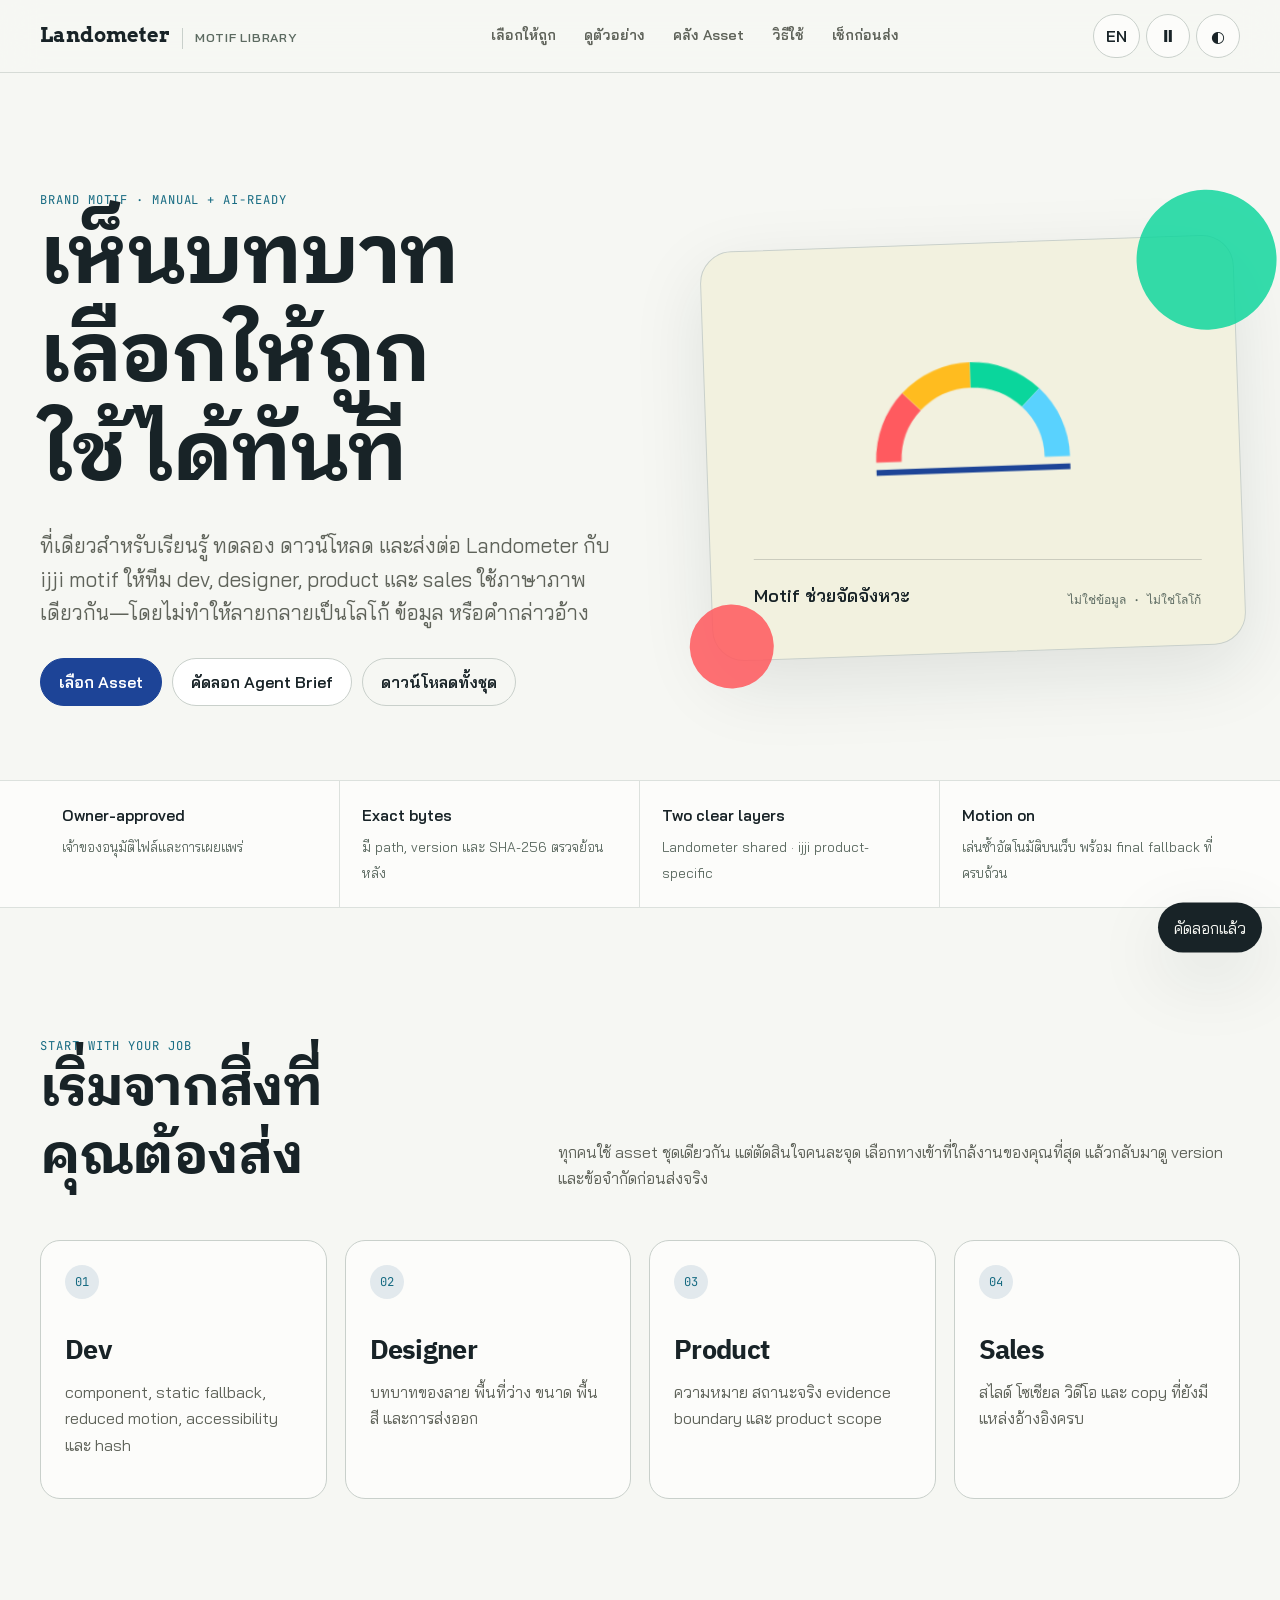
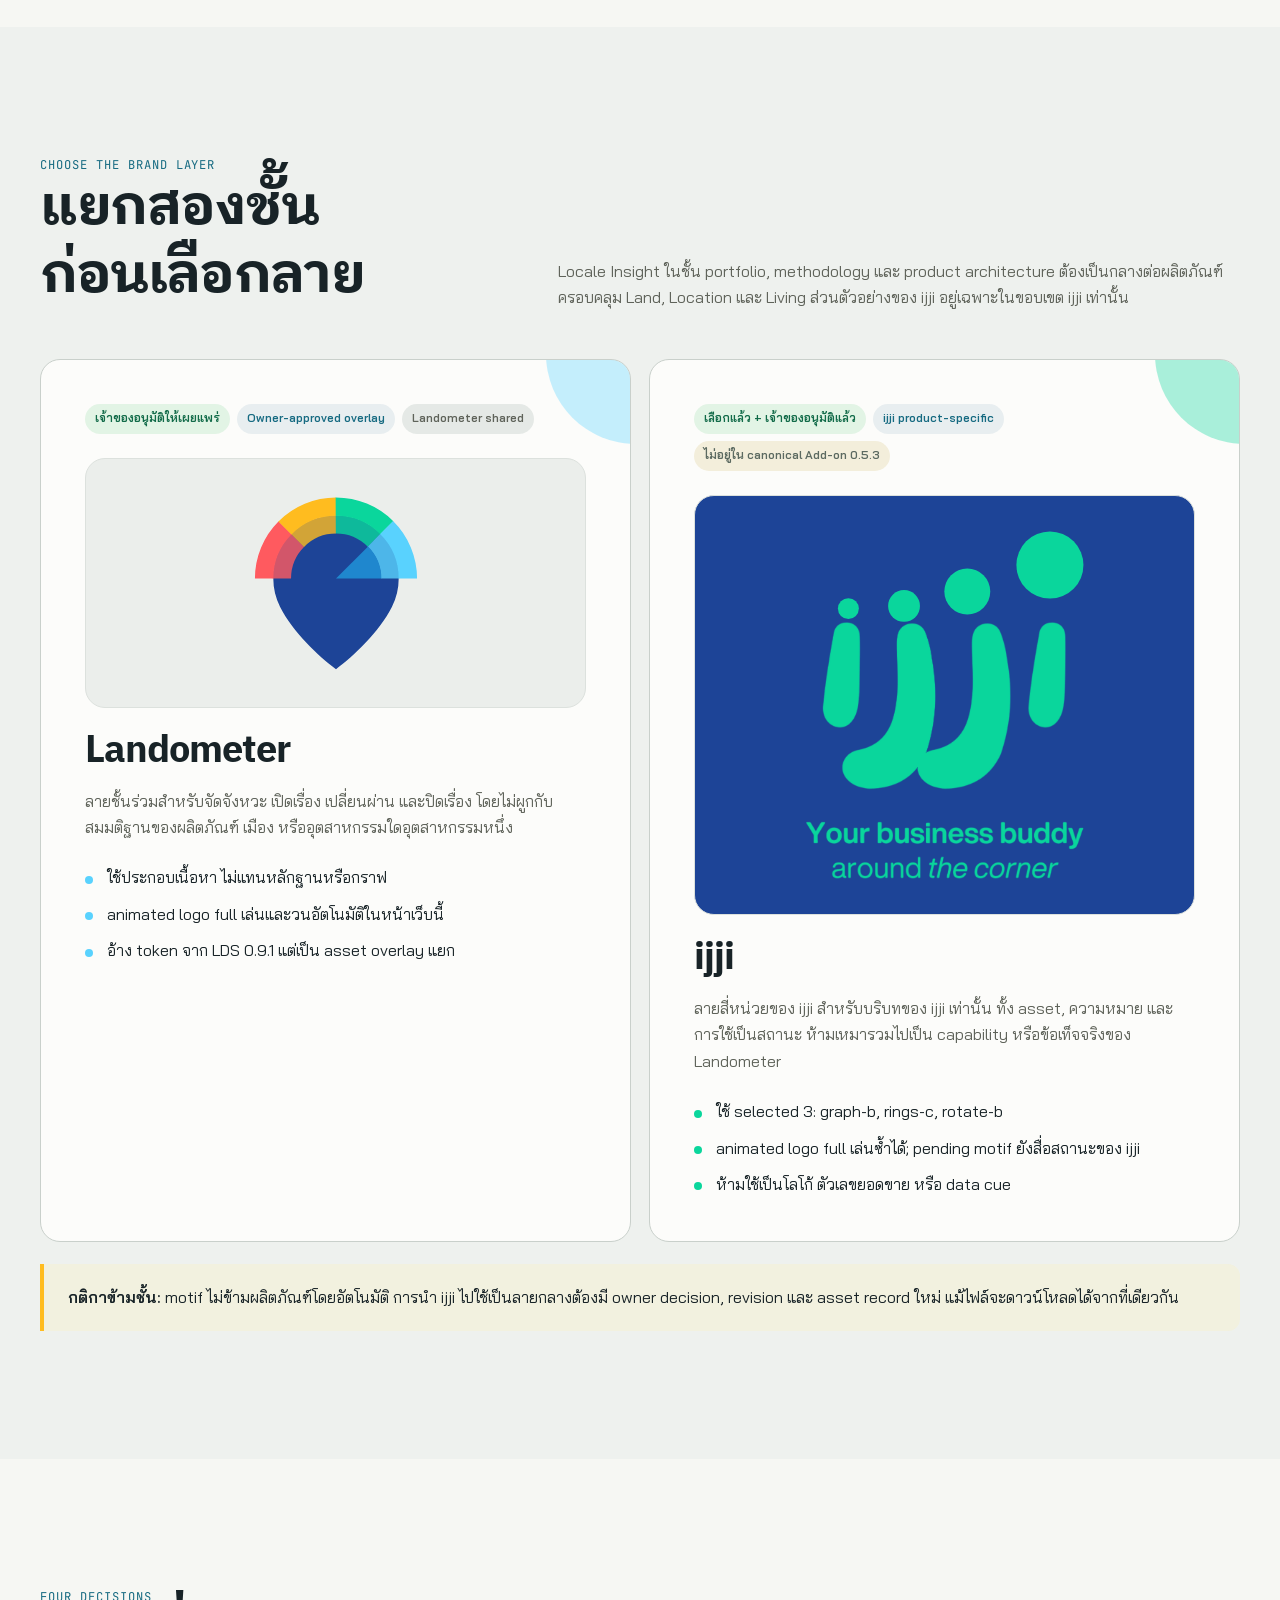
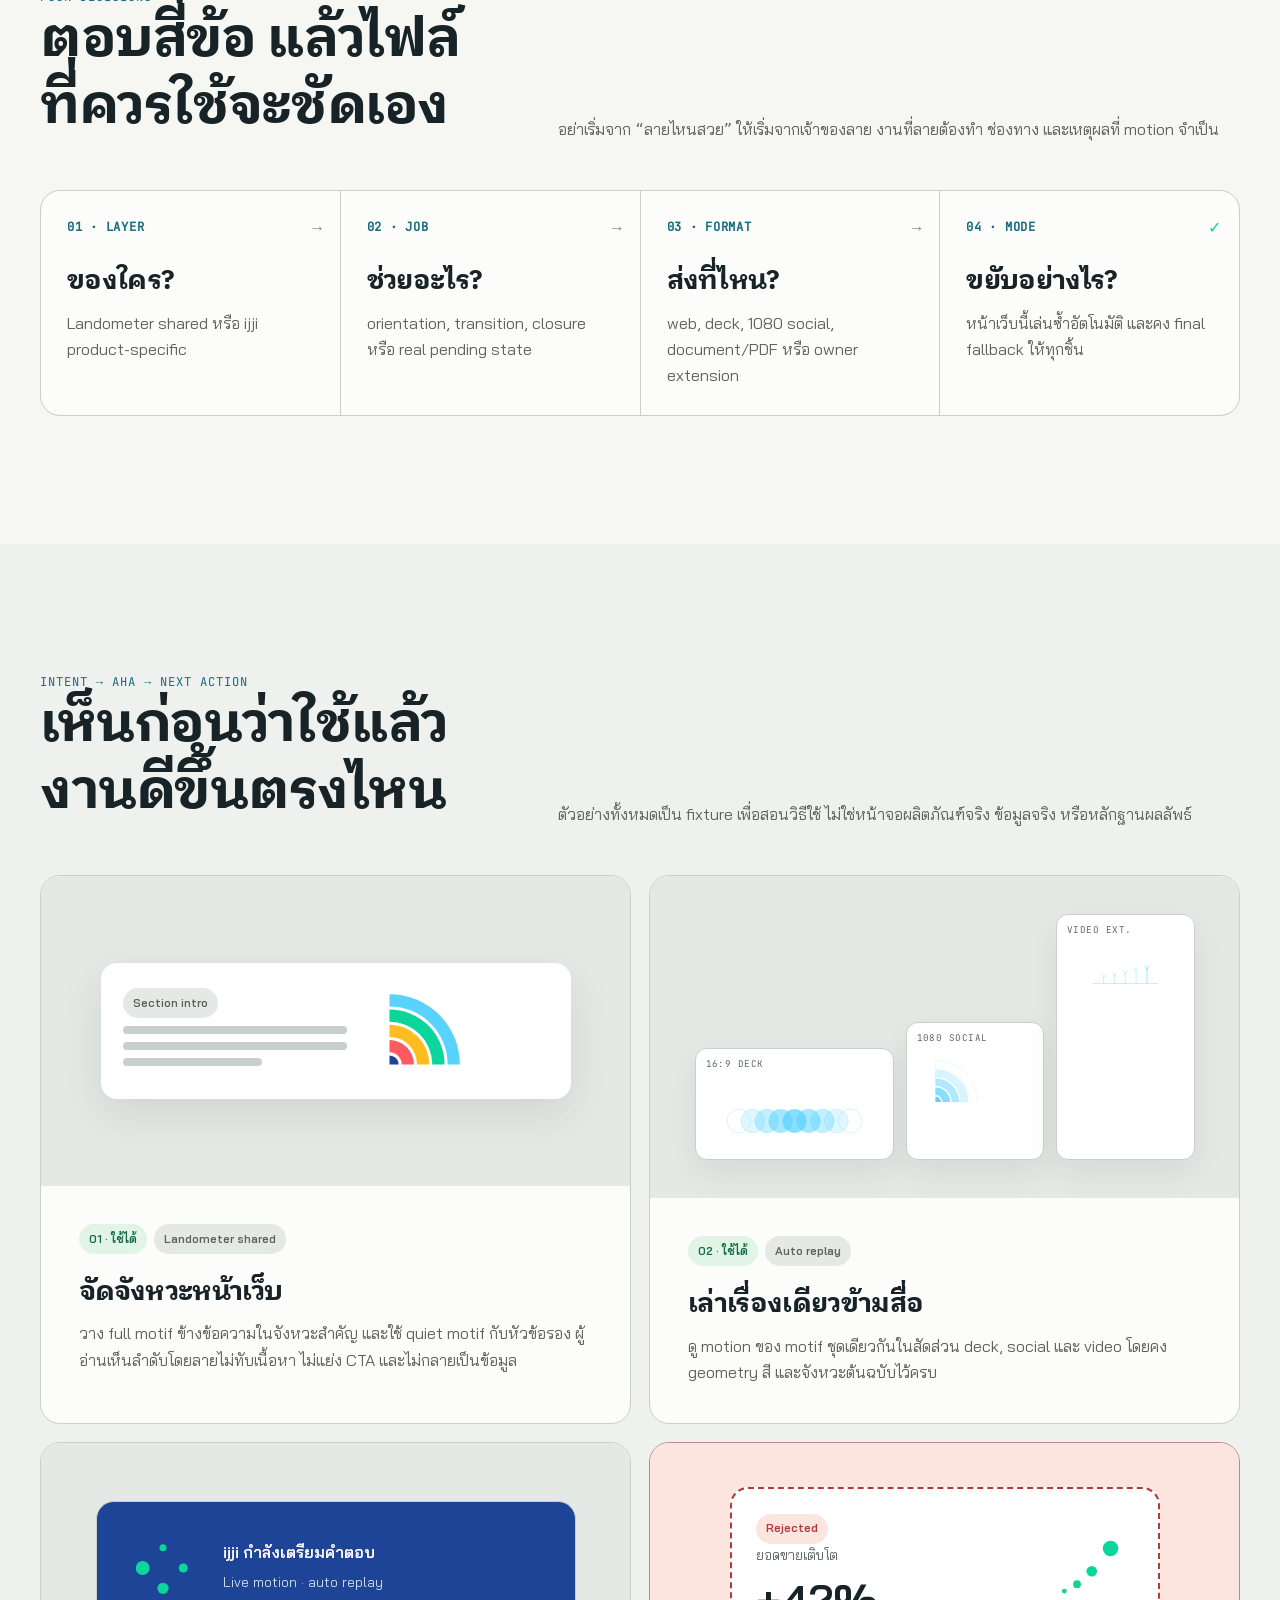
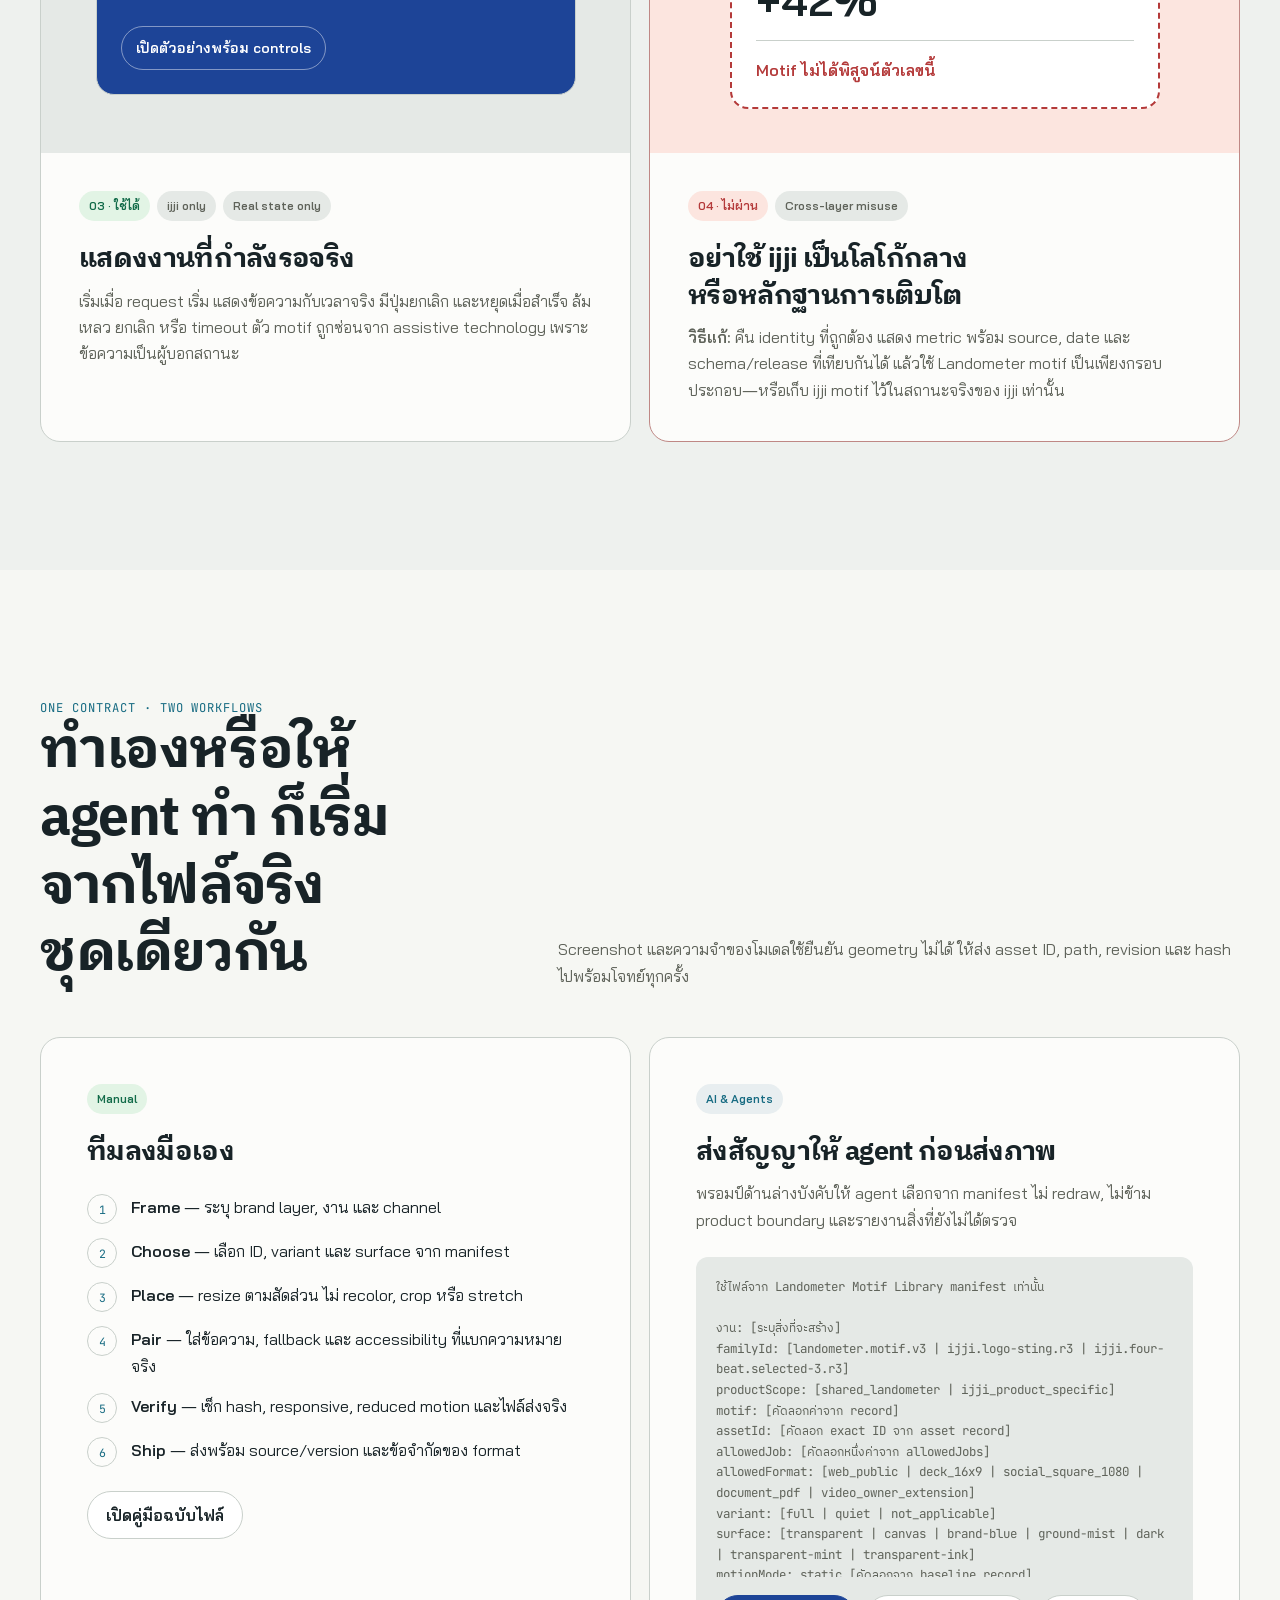
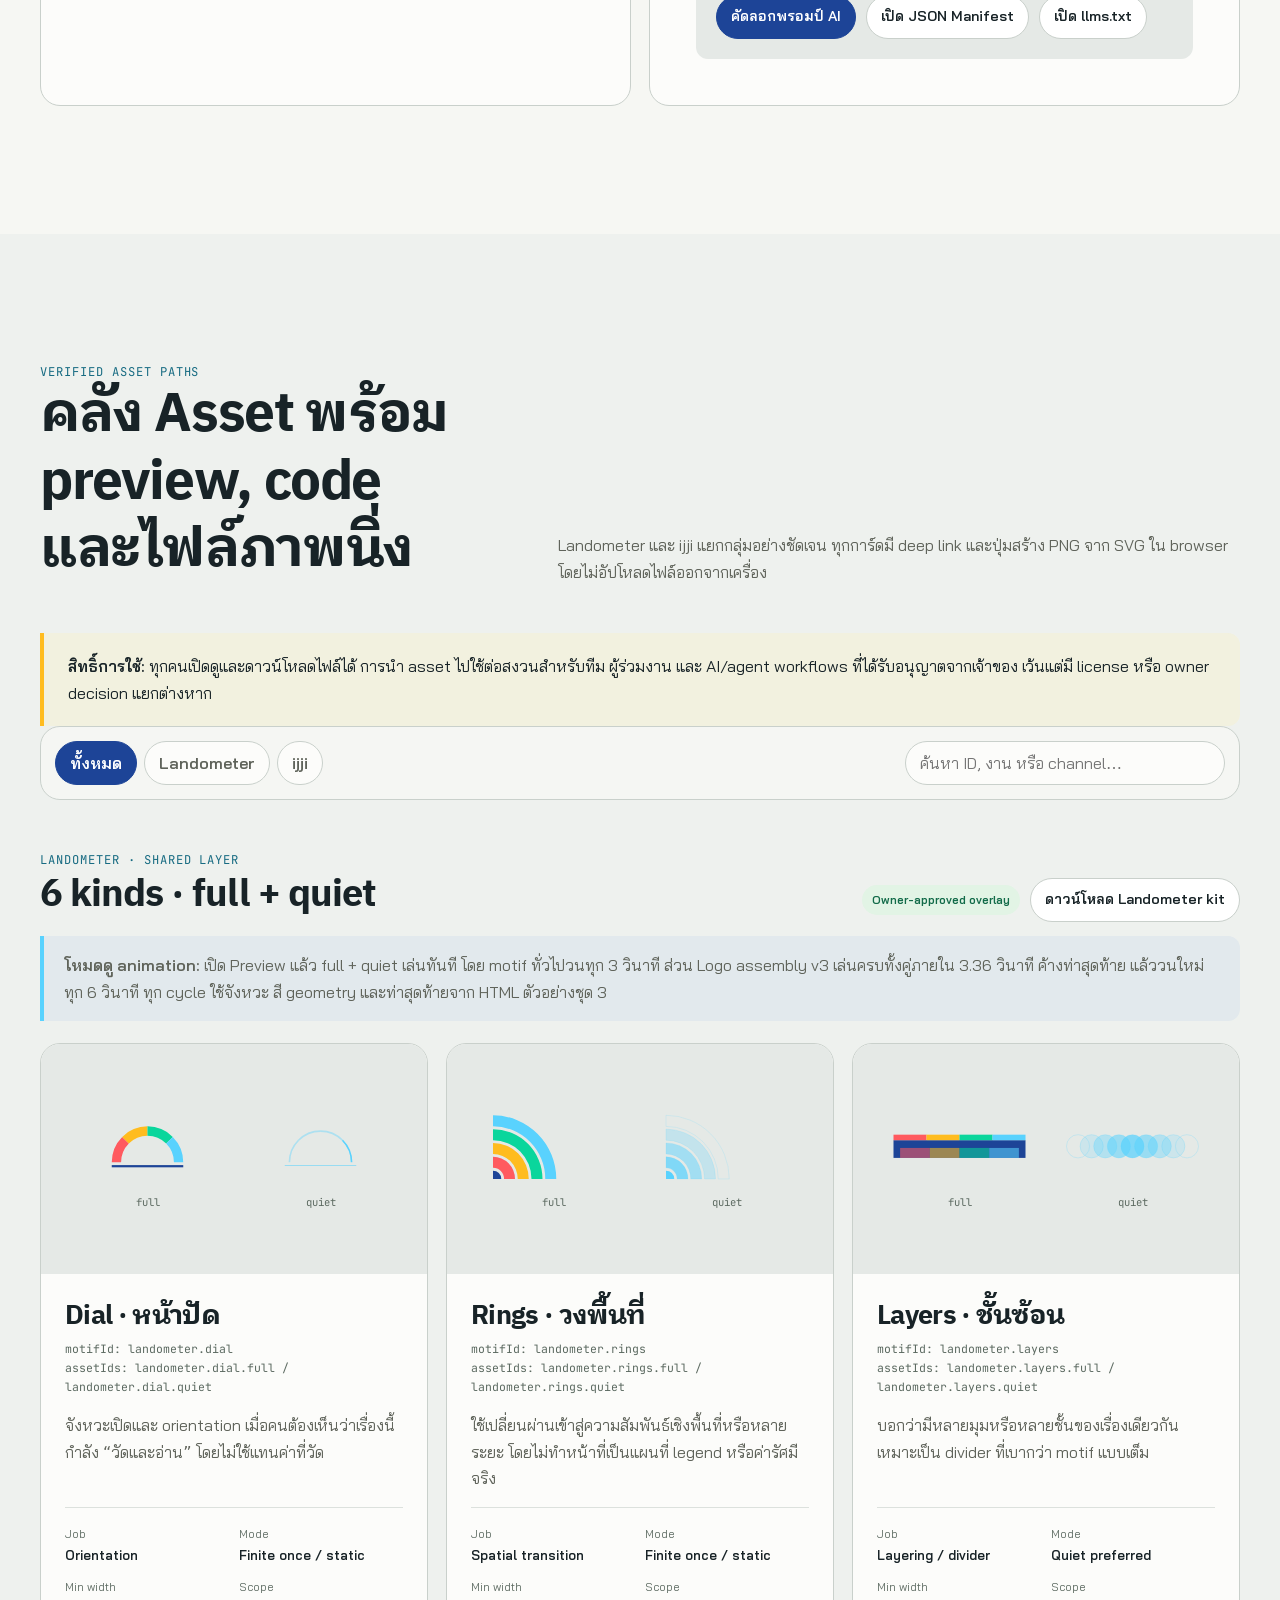
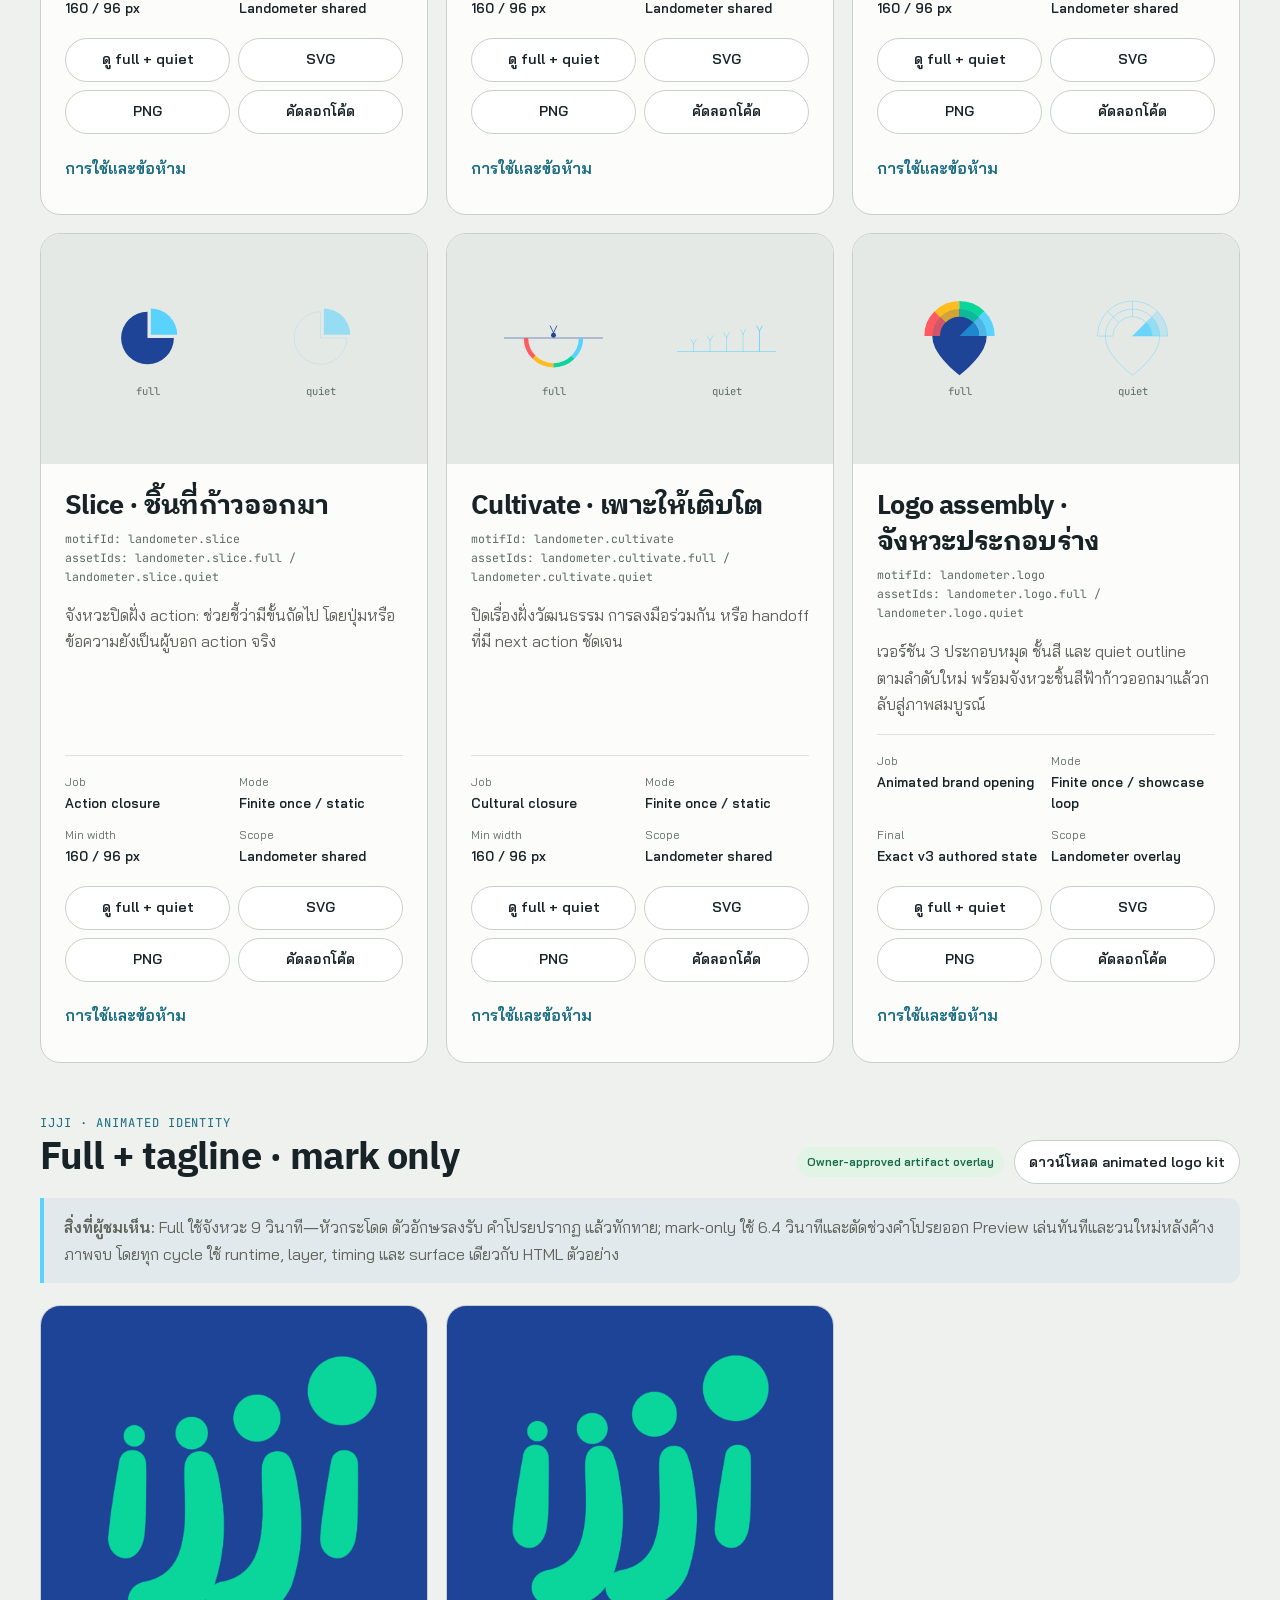
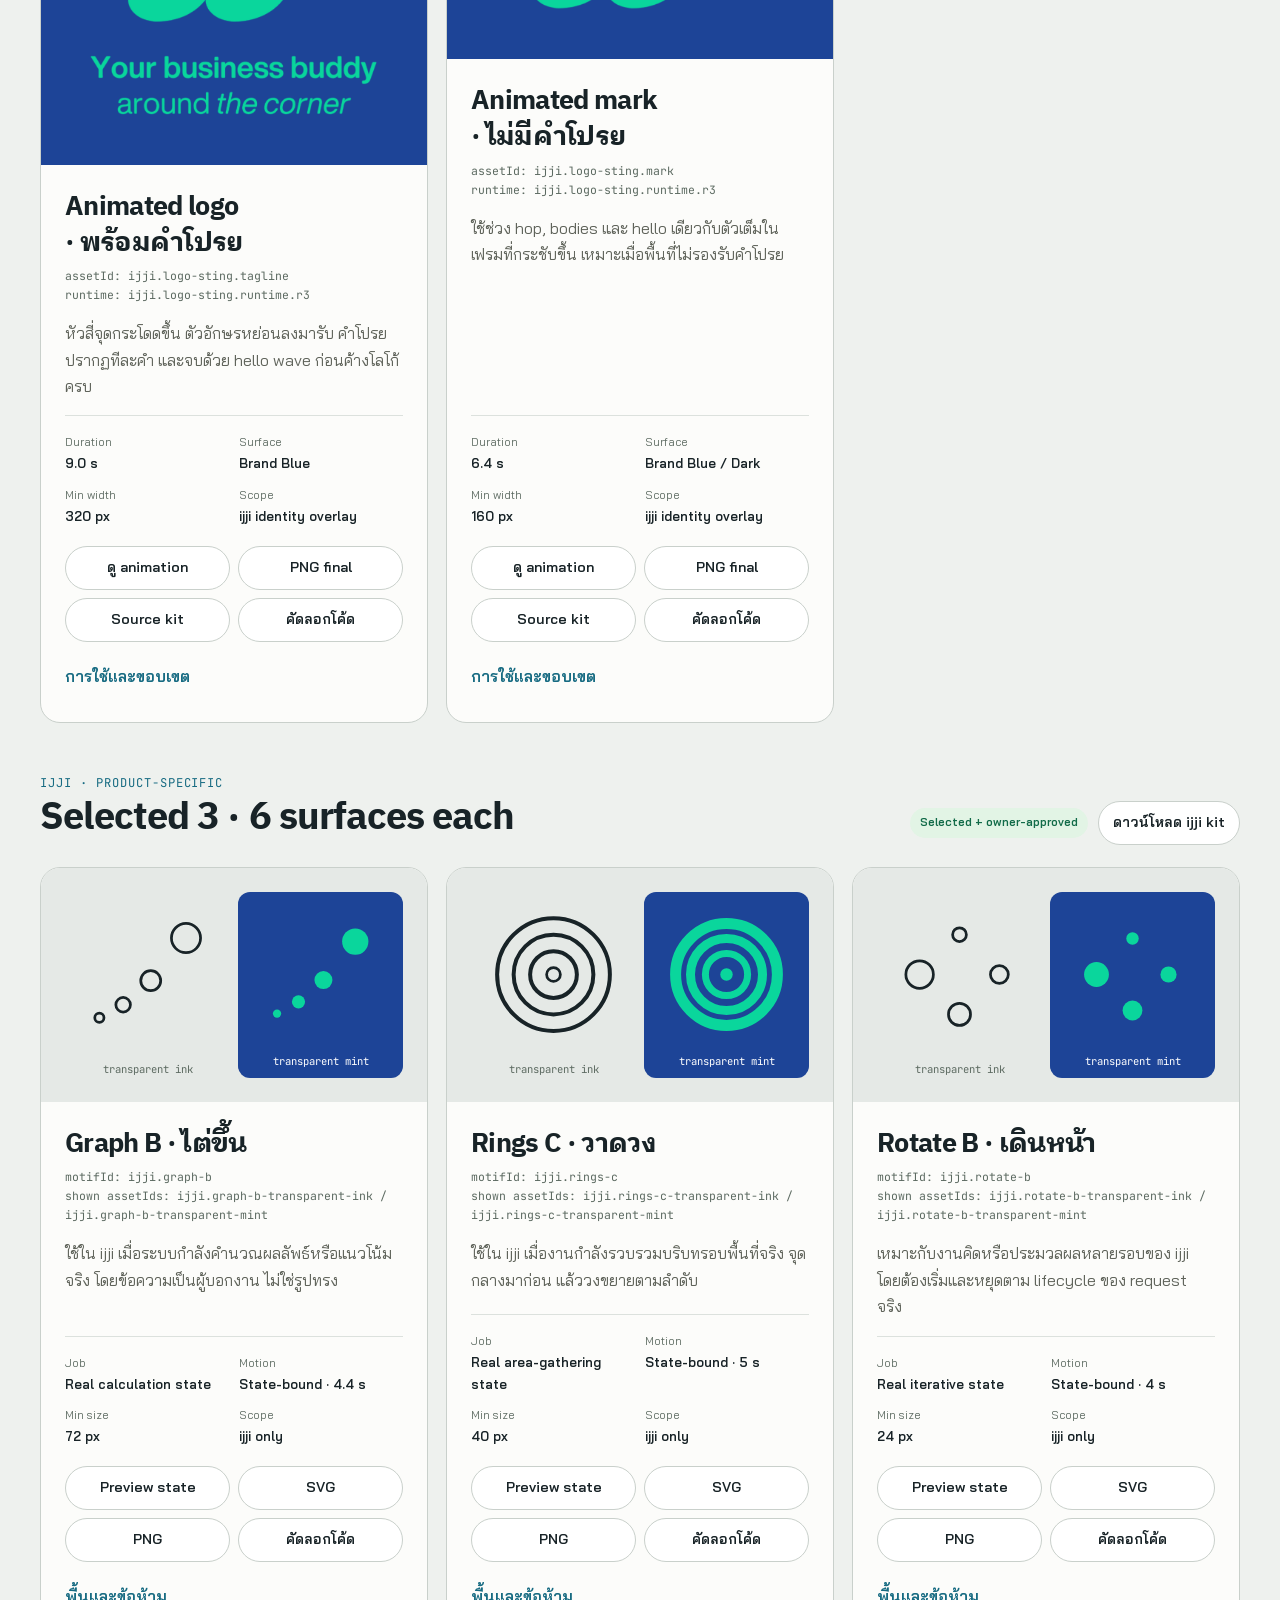
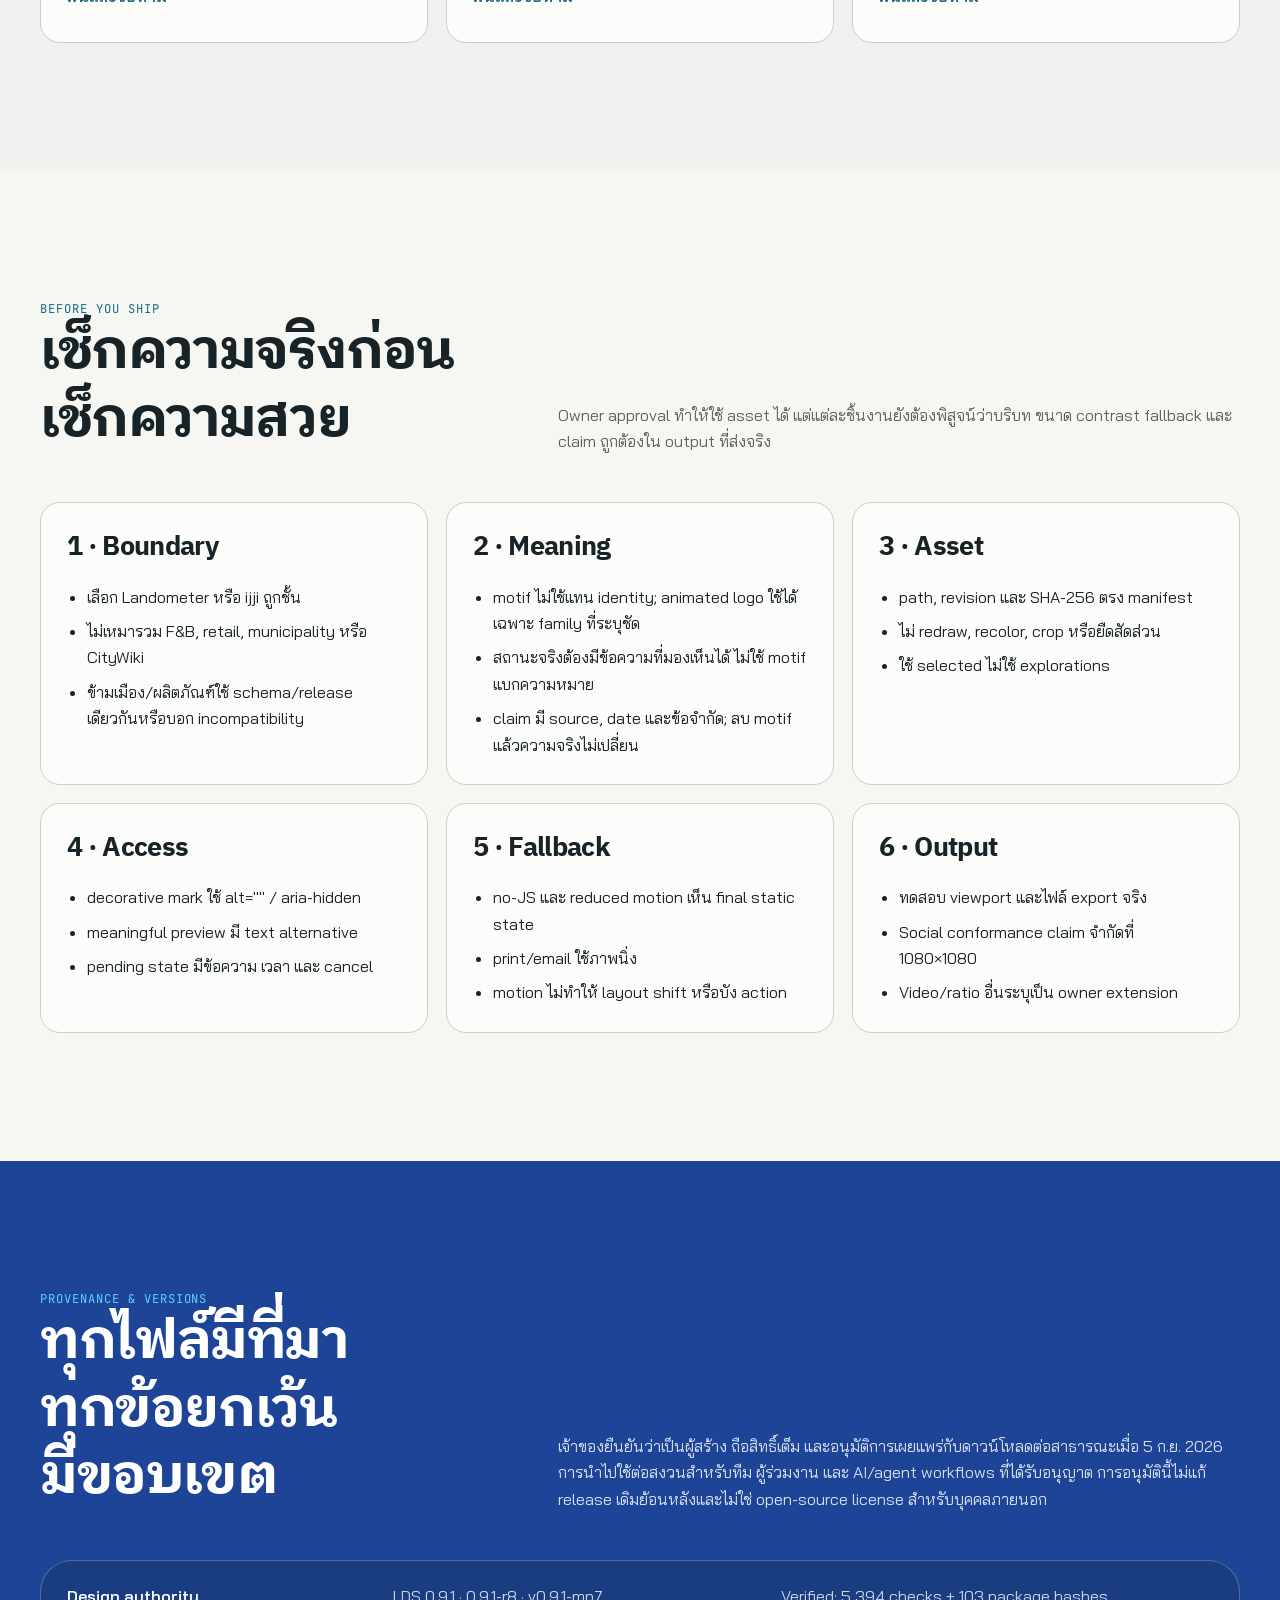
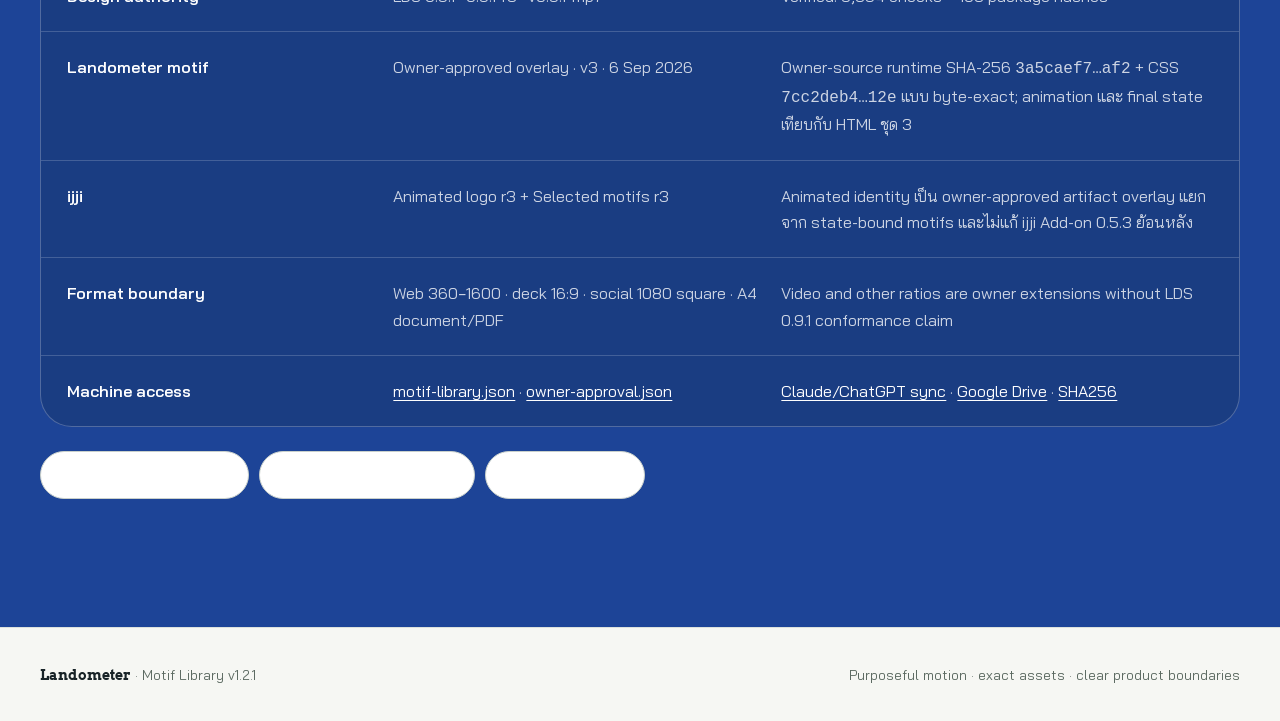
==== commit addbf4db: "Release motif library 1.2.1 autoplay" ====
--- a/index.html
+++ b/index.html
@@ -31,11 +31,11 @@
       document.documentElement.dataset.theme = savedTheme || (dark ? "dark" : "light");
     } catch (_) {}
   </script>
-  <link rel="stylesheet" href="site.css?v=1.2.0">
-  <link rel="stylesheet" href="assets/landometer/landometer-motifs.css?v=1.2.0">
+  <link rel="stylesheet" href="site.css?v=1.2.1">
+  <link rel="stylesheet" href="assets/landometer/landometer-motifs.css?v=1.2.1">
   <link rel="stylesheet" href="assets/ijji/ijji-motion.css">
-  <script src="assets/landometer/landometer-motifs.js?v=1.2.0" defer></script>
-  <script src="site.js?v=1.2.0" defer></script>
+  <script src="assets/landometer/landometer-motifs.js?v=1.2.1" defer></script>
+  <script src="site.js?v=1.2.1" defer></script>
   <script type="application/ld+json">
   {
     "@context": "https://schema.org",
@@ -46,7 +46,7 @@
     "isAccessibleForFree": true,
     "description": "A governed learning guide and asset library for Landometer shared motifs and ijji product-specific motifs.",
     "creator": { "@type": "Organization", "name": "Landometer" },
-    "version": "1.2.0",
+    "version": "1.2.1",
     "dateModified": "2026-09-06"
   }
   </script>
@@ -69,6 +69,7 @@
       </nav>
       <div class="header-actions">
         <a class="language-link" href="en/" lang="en" hreflang="en" aria-label="Read in English">EN</a>
+        <button class="icon-button" type="button" data-motion-toggle aria-label="หยุด animation" title="หยุด animation">Ⅱ</button>
         <button class="icon-button" type="button" data-theme-toggle aria-label="เปลี่ยนธีมสี" title="เปลี่ยนธีมสี">◐</button>
         <details class="mobile-nav">
           <summary aria-label="เปิดเมนู">☰</summary>
@@ -97,12 +98,12 @@
           <div class="cluster">
             <a class="button button-primary" href="#library">เลือก Asset</a>
             <button class="button" type="button" data-copy-template="#agent-prompt">คัดลอก Agent Brief</button>
-            <a class="button button-ghost" href="assets/downloads/motif-library-v1.2.0.zip" download>ดาวน์โหลดทั้งชุด</a>
-          </div>
-        </div>
-        <div class="hero-visual" aria-label="ตัวอย่าง Landometer dial motif ที่เคลื่อนไหวหนึ่งครั้ง">
+            <a class="button button-ghost" href="assets/downloads/motif-library-v1.2.1.zip" download>ดาวน์โหลดทั้งชุด</a>
+          </div>
+        </div>
+        <div class="hero-visual" aria-label="ตัวอย่าง Landometer dial motif ที่เล่นซ้ำอัตโนมัติ">
           <div class="hero-card">
-            <div class="hero-stage" data-lm-live data-kind="dial" data-static="assets/landometer/svg/dial-full.svg">
+            <div class="hero-stage" data-lm-live data-kind="dial" data-ink="blue" data-loop="3000" data-static="assets/landometer/svg/dial-full.svg">
               <img src="assets/landometer/svg/dial-full.svg" alt="Dial motif: หน้าปัดสี่จังหวะของ Landometer">
             </div>
             <div class="hero-note">
@@ -119,7 +120,7 @@
         <div class="trust-item"><b>Owner-approved</b><span>เจ้าของอนุมัติไฟล์และการเผยแพร่</span></div>
         <div class="trust-item"><b>Exact bytes</b><span>มี path, version และ SHA-256 ตรวจย้อนหลัง</span></div>
         <div class="trust-item"><b>Two clear layers</b><span>Landometer shared · ijji product-specific</span></div>
-        <div class="trust-item"><b>Static first</b><span>มีภาพนิ่งรองรับ no-JS, print และ reduced motion</span></div>
+        <div class="trust-item"><b>Motion on</b><span>เล่นซ้ำอัตโนมัติบนเว็บ พร้อม final fallback ที่ครบถ้วน</span></div>
       </div>
     </section>
 
@@ -157,11 +158,14 @@
               <span class="badge badge-overlay">Owner-approved overlay</span>
               <span class="badge">Landometer shared</span>
             </div>
+            <div class="lane-brand-motion lane-brand-motion-landometer" data-lm-live data-kind="logo" data-ink="blue" data-loop="6000">
+              <img src="assets/landometer/svg/logo-full.svg?v=1.2.1" alt="Landometer logo full">
+            </div>
             <h3>Landometer</h3>
             <p class="subtle">ลายชั้นร่วมสำหรับจัดจังหวะ เปิดเรื่อง เปลี่ยนผ่าน และปิดเรื่อง โดยไม่ผูกกับสมมติฐานของผลิตภัณฑ์ เมือง หรืออุตสาหกรรมใดอุตสาหกรรมหนึ่ง</p>
             <ul class="lane-list">
               <li>ใช้ประกอบเนื้อหา ไม่แทนหลักฐานหรือกราฟ</li>
-              <li>motion แบบ finite และมีภาพนิ่งสุดท้าย</li>
+              <li>animated logo full เล่นและวนอัตโนมัติในหน้าเว็บนี้</li>
               <li>อ้าง token จาก LDS 0.9.1 แต่เป็น asset overlay แยก</li>
             </ul>
           </article>
@@ -171,11 +175,14 @@
               <span class="badge badge-overlay">ijji product-specific</span>
               <span class="badge badge-warning">ไม่อยู่ใน canonical Add-on 0.5.3</span>
             </div>
+            <div class="lane-brand-motion lane-brand-motion-ijji" data-ijji-logo-live>
+              <img src="assets/ijji/logo-sting/layers/ijji-logo-still.png?v=1.2.1" alt="ijji — Your business buddy around the corner">
+            </div>
             <h3>ijji</h3>
             <p class="subtle">ลายสี่หน่วยของ ijji สำหรับบริบทของ ijji เท่านั้น ทั้ง asset, ความหมาย และการใช้เป็นสถานะ ห้ามเหมารวมไปเป็น capability หรือข้อเท็จจริงของ Landometer</p>
             <ul class="lane-list">
               <li>ใช้ selected 3: graph-b, rings-c, rotate-b</li>
-              <li>ถ้าเคลื่อนไหว ต้องผูกกับงานที่กำลังรอจริง</li>
+              <li>animated logo full เล่นซ้ำได้; pending motif ยังสื่อสถานะของ ijji</li>
               <li>ห้ามใช้เป็นโลโก้ ตัวเลขยอดขาย หรือ data cue</li>
             </ul>
           </article>
@@ -199,7 +206,7 @@
           <article class="decision-step"><b>01 · LAYER</b><h3>ของใคร?</h3><p>Landometer shared หรือ ijji product-specific</p></article>
           <article class="decision-step"><b>02 · JOB</b><h3>ช่วยอะไร?</h3><p>orientation, transition, closure หรือ real pending state</p></article>
           <article class="decision-step"><b>03 · FORMAT</b><h3>ส่งที่ไหน?</h3><p>web, deck, 1080 social, document/PDF หรือ owner extension</p></article>
-          <article class="decision-step"><b>04 · MODE</b><h3>ต้องขยับไหม?</h3><p>ถ้าภาพนิ่งสื่อครบ ให้ใช้ภาพนิ่ง; ถ้าขยับต้องมี fallback</p></article>
+          <article class="decision-step"><b>04 · MODE</b><h3>ขยับอย่างไร?</h3><p>หน้าเว็บนี้เล่นซ้ำอัตโนมัติ และคง final fallback ให้ทุกชิ้น</p></article>
         </div>
       </div>
     </section>
@@ -218,7 +225,9 @@
             <div class="case-visual">
               <div class="mini-web">
                 <div><span class="badge">Section intro</span><div class="fake-line"></div><div class="fake-line"></div><div class="fake-line short"></div></div>
-                <img src="assets/landometer/svg/rings-full.svg" alt="Rings motif วางข้างเนื้อหาส่วนเปิดเรื่อง">
+                <span class="inline-motif-stage" data-lm-live data-kind="rings" data-ink="blue" data-loop="3000">
+                  <img src="assets/landometer/svg/rings-full.svg" alt="Rings motif วางข้างเนื้อหาส่วนเปิดเรื่อง">
+                </span>
               </div>
             </div>
             <div class="case-copy">
@@ -231,15 +240,15 @@
           <article class="case-card" id="formats">
             <div class="case-visual">
               <div class="format-triptych" aria-label="ตัวอย่าง motif ในสไลด์ โซเชียล และวิดีโอ">
-                <div class="format-frame slide" data-label="16:9 DECK"><img src="assets/landometer/svg/layers-quiet.svg" alt="Layers quiet motif ในสไลด์"></div>
-                <div class="format-frame social" data-label="1080 SOCIAL"><img src="assets/landometer/svg/rings-quiet.svg" alt="Rings quiet motif ในโพสต์สี่เหลี่ยม"></div>
-                <div class="format-frame video" data-label="VIDEO EXT."><img src="assets/landometer/svg/cultivate-quiet.svg" alt="Cultivate quiet motif ในเฟรมวิดีโอ"></div>
+                <div class="format-frame slide" data-label="16:9 DECK"><span class="inline-motif-stage" data-lm-live data-kind="layers" data-quiet="true" data-loop="3000"><img src="assets/landometer/svg/layers-quiet.svg" alt="Layers quiet motif ในสไลด์"></span></div>
+                <div class="format-frame social" data-label="1080 SOCIAL"><span class="inline-motif-stage" data-lm-live data-kind="rings" data-quiet="true" data-loop="3000"><img src="assets/landometer/svg/rings-quiet.svg" alt="Rings quiet motif ในโพสต์สี่เหลี่ยม"></span></div>
+                <div class="format-frame video" data-label="VIDEO EXT."><span class="inline-motif-stage" data-lm-live data-kind="cultivate" data-quiet="true" data-loop="3000"><img src="assets/landometer/svg/cultivate-quiet.svg" alt="Cultivate quiet motif ในเฟรมวิดีโอ"></span></div>
               </div>
             </div>
             <div class="case-copy">
-              <div class="badge-row"><span class="badge badge-approved">02 · ใช้ได้</span><span class="badge">Static first</span></div>
+              <div class="badge-row"><span class="badge badge-approved">02 · ใช้ได้</span><span class="badge">Auto replay</span></div>
               <h3>เล่าเรื่องเดียวข้ามสื่อ</h3>
-              <p class="subtle">ใช้ภาพนิ่งเพื่อรักษาจังหวะเดียวกันใน deck, PDF และ social ส่วน video เป็น owner-approved extension ที่ยังไม่มี LDS 0.9.1 format-conformance claim ข้อความและแหล่งอ้างอิงยังเป็นผู้แบก claim เสมอ</p>
+              <p class="subtle">ดู motion ของ motif ชุดเดียวกันในสัดส่วน deck, social และ video โดยคง geometry สี และจังหวะต้นฉบับไว้ครบ</p>
             </div>
           </article>
 
@@ -247,10 +256,10 @@
             <div class="case-visual">
               <div class="working-demo">
                 <div class="working-row">
-                  <img src="assets/ijji/svg/ijji-rotate-b-transparent-mint.svg" alt="ijji rotate-b motif สำหรับตัวอย่างสถานะกำลังทำงาน">
-                  <div><p><strong>ijji กำลังเตรียมคำตอบ</strong></p><p class="small" style="color:rgba(255,255,255,.8)">ตัวอย่างสถานะ · ยังไม่ได้เริ่ม</p></div>
+                  <span class="inline-motif-stage" data-ijji-motif-live data-kind="rotate-b" data-surface="transparent-mint"><img src="assets/ijji/svg/ijji-rotate-b-transparent-mint.svg" alt="ijji rotate-b motif สำหรับตัวอย่างสถานะกำลังทำงาน"></span>
+                  <div><p><strong>ijji กำลังเตรียมคำตอบ</strong></p><p class="small" style="color:rgba(255,255,255,.8)">Live motion · auto replay</p></div>
                 </div>
-                <button class="button button-small" type="button" data-preview-brand="ijji" data-preview-id="rotate-b" data-duration="4">ลองสถานะ 4 วินาที</button>
+                <button class="button button-small" type="button" data-preview-brand="ijji" data-preview-id="rotate-b" data-duration="4">เปิดตัวอย่างพร้อม controls</button>
               </div>
             </div>
             <div class="case-copy">
@@ -263,7 +272,7 @@
           <article class="case-card case-card-rejected">
             <div class="case-visual">
               <div class="bad-proof">
-                <div class="bad-proof-head"><div><span class="badge badge-rejected">Rejected</span><p class="small">ยอดขายเติบโต</p><strong>+42%</strong></div><img src="assets/ijji/svg/ijji-graph-b-transparent-mint.svg" alt="ตัวอย่างที่ไม่ผ่าน: graph-b ถูกใช้แทนหลักฐานยอดขาย"></div>
+                <div class="bad-proof-head"><div><span class="badge badge-rejected">Rejected</span><p class="small">ยอดขายเติบโต</p><strong>+42%</strong></div><span class="inline-motif-stage" data-ijji-motif-live data-kind="graph-b" data-surface="transparent-mint"><img src="assets/ijji/svg/ijji-graph-b-transparent-mint.svg" alt="ตัวอย่างที่ไม่ผ่าน: graph-b ถูกใช้แทนหลักฐานยอดขาย"></span></div>
                 <p class="strike-note">Motif ไม่ได้พิสูจน์ตัวเลขนี้</p>
               </div>
             </div>
@@ -361,9 +370,9 @@
 
         <div class="family-head" data-family="landometer">
           <div><p class="eyebrow">Landometer · shared layer</p><h3>6 kinds · full + quiet</h3></div>
-          <div class="cluster"><span class="badge badge-approved">Owner-approved overlay</span><a class="button button-small" href="assets/downloads/landometer-motifs-v3.zip" download>ดาวน์โหลด Landometer kit</a></div>
-        </div>
-        <div class="showcase-callout" data-family="landometer"><p><strong>โหมดดู animation:</strong> เปิด Preview แล้ว full + quiet เล่นทันที โดย motif ทั่วไปวนทุก 3 วินาที ส่วน Logo assembly v3 เล่นครบทั้งคู่ภายใน 3.36 วินาที ค้างท่าสุดท้าย แล้ววนใหม่ทุก 6 วินาที จังหวะ สี และท่าสุดท้ายอ้างอิง HTML ตัวอย่างชุด 3; การวนซ้ำมีไว้ inspect ในคลัง ส่วน code สำหรับงานจริงเริ่มจาก finite once</p></div>
+          <div class="cluster"><span class="badge badge-approved">Owner-approved overlay</span><a class="button button-small" href="assets/downloads/landometer-motifs-v3.zip?v=1.2.1" download>ดาวน์โหลด Landometer kit</a></div>
+        </div>
+        <div class="showcase-callout" data-family="landometer"><p><strong>โหมดดู animation:</strong> เปิด Preview แล้ว full + quiet เล่นทันที โดย motif ทั่วไปวนทุก 3 วินาที ส่วน Logo assembly v3 เล่นครบทั้งคู่ภายใน 3.36 วินาที ค้างท่าสุดท้าย แล้ววนใหม่ทุก 6 วินาที ทุก cycle ใช้จังหวะ สี geometry และท่าสุดท้ายจาก HTML ตัวอย่างชุด 3</p></div>
         <div class="asset-grid" data-family-grid="landometer">
           <article class="asset-card" id="landometer-dial" data-brand="landometer" data-search="dial orientation opening web video social deck หน้าปัด เปิดเรื่อง">
             <div class="asset-preview"><div class="variant"><img src="assets/landometer/svg/dial-full.svg" alt="Landometer dial full"><span>full</span></div><div class="variant"><img src="assets/landometer/svg/dial-quiet.svg" alt="Landometer dial quiet"><span>quiet</span></div></div>
@@ -391,30 +400,30 @@
           </article>
 
           <article class="asset-card" id="landometer-logo-assembly" data-brand="landometer" data-search="logo assembly exception one time identity mark ประกอบร่างโลโก้ ข้อยกเว้น">
-            <div class="asset-preview"><div class="variant"><img src="assets/landometer/svg/logo-full.svg?v=1.2.0" alt="Landometer logo-assembly motif full"><span>full</span></div><div class="variant"><img src="assets/landometer/svg/logo-quiet.svg?v=1.2.0" alt="Landometer logo-assembly motif quiet"><span>quiet</span></div></div>
-            <div class="asset-body"><h3>Logo assembly · จังหวะประกอบร่าง</h3><p class="asset-id">motifId: landometer.logo<br>assetIds: landometer.logo.full / landometer.logo.quiet</p><p class="asset-summary">เวอร์ชัน 3 ประกอบหมุด ชั้นสี และ quiet outline ตามลำดับใหม่ พร้อมจังหวะชิ้นสีฟ้าก้าวออกมาแล้วกลับสู่ภาพสมบูรณ์</p><dl class="asset-meta"><div><dt>Job</dt><dd>Animated brand opening</dd></div><div><dt>Mode</dt><dd>Finite once / showcase loop</dd></div><div><dt>Final</dt><dd>Exact v3 authored state</dd></div><div><dt>Scope</dt><dd>Landometer overlay</dd></div></dl><div class="asset-actions"><button class="button button-small" type="button" data-preview-brand="landometer" data-preview-id="logo">ดู full + quiet</button><a class="button button-small" href="assets/landometer/svg/logo-full.svg?v=1.2.0" download>SVG</a><button class="button button-small" type="button" data-download-png data-svg-url="assets/landometer/svg/logo-full.svg?v=1.2.0" data-filename="landometer-logo-assembly.png" data-width="1200" data-height="600">PNG</button><button class="button button-small" type="button" data-copy-code data-brand="landometer" data-id="logo">คัดลอกโค้ด</button></div><details class="asset-more"><summary>การใช้และข้อห้าม</summary><div class="detail-box"><p>ใช้ runtime และสีจากไฟล์ชุด 3 โดยไม่แก้ timing/geometry; navbar, favicon และงาน co-branding ยังใช้ไฟล์ official identity แยกต่างหาก</p><a href="assets/landometer/svg/logo-quiet.svg?v=1.2.0" download>ดาวน์โหลด quiet SVG</a></div></details></div>
+            <div class="asset-preview"><div class="variant"><img src="assets/landometer/svg/logo-full.svg?v=1.2.1" alt="Landometer logo-assembly motif full"><span>full</span></div><div class="variant"><img src="assets/landometer/svg/logo-quiet.svg?v=1.2.1" alt="Landometer logo-assembly motif quiet"><span>quiet</span></div></div>
+            <div class="asset-body"><h3>Logo assembly · จังหวะประกอบร่าง</h3><p class="asset-id">motifId: landometer.logo<br>assetIds: landometer.logo.full / landometer.logo.quiet</p><p class="asset-summary">เวอร์ชัน 3 ประกอบหมุด ชั้นสี และ quiet outline ตามลำดับใหม่ พร้อมจังหวะชิ้นสีฟ้าก้าวออกมาแล้วกลับสู่ภาพสมบูรณ์</p><dl class="asset-meta"><div><dt>Job</dt><dd>Animated brand opening</dd></div><div><dt>Mode</dt><dd>Finite once / showcase loop</dd></div><div><dt>Final</dt><dd>Exact v3 authored state</dd></div><div><dt>Scope</dt><dd>Landometer overlay</dd></div></dl><div class="asset-actions"><button class="button button-small" type="button" data-preview-brand="landometer" data-preview-id="logo">ดู full + quiet</button><a class="button button-small" href="assets/landometer/svg/logo-full.svg?v=1.2.1" download>SVG</a><button class="button button-small" type="button" data-download-png data-svg-url="assets/landometer/svg/logo-full.svg?v=1.2.1" data-filename="landometer-logo-assembly.png" data-width="1200" data-height="600">PNG</button><button class="button button-small" type="button" data-copy-code data-brand="landometer" data-id="logo">คัดลอกโค้ด</button></div><details class="asset-more"><summary>การใช้และข้อห้าม</summary><div class="detail-box"><p>ใช้ runtime และสีจากไฟล์ชุด 3 โดยไม่แก้ timing/geometry; navbar, favicon และงาน co-branding ยังใช้ไฟล์ official identity แยกต่างหาก</p><a href="assets/landometer/svg/logo-quiet.svg?v=1.2.1" download>ดาวน์โหลด quiet SVG</a></div></details></div>
           </article>
         </div>
 
         <div class="family-head" data-family="ijji-logo">
           <div><p class="eyebrow">ijji · animated identity</p><h3>Full + tagline · mark only</h3></div>
-          <div class="cluster"><span class="badge badge-approved">Owner-approved artifact overlay</span><a class="button button-small" href="assets/downloads/ijji-animated-logo-r3.zip" download>ดาวน์โหลด animated logo kit</a></div>
-        </div>
-        <div class="showcase-callout" data-family="ijji-logo"><p><strong>สิ่งที่ผู้ชมเห็น:</strong> Full ใช้จังหวะ 9 วินาที—หัวกระโดด ตัวอักษรลงรับ คำโปรยปรากฏ แล้วทักทาย; mark-only ใช้ 6.4 วินาทีและตัดช่วงคำโปรยออก Preview เล่นทันทีและวนใหม่หลังค้างภาพจบ โดยแต่ละรอบใช้ runtime, layer, timing และ surface เดียวกับ HTML ตัวอย่าง ส่วน snippet สำหรับงานจริงเล่นหนึ่งครั้งและค้างโลโก้ครบ</p></div>
+          <div class="cluster"><span class="badge badge-approved">Owner-approved artifact overlay</span><a class="button button-small" href="assets/downloads/ijji-animated-logo-r3.zip?v=1.2.1" download>ดาวน์โหลด animated logo kit</a></div>
+        </div>
+        <div class="showcase-callout" data-family="ijji-logo"><p><strong>สิ่งที่ผู้ชมเห็น:</strong> Full ใช้จังหวะ 9 วินาที—หัวกระโดด ตัวอักษรลงรับ คำโปรยปรากฏ แล้วทักทาย; mark-only ใช้ 6.4 วินาทีและตัดช่วงคำโปรยออก Preview เล่นทันทีและวนใหม่หลังค้างภาพจบ โดยทุก cycle ใช้ runtime, layer, timing และ surface เดียวกับ HTML ตัวอย่าง</p></div>
         <div class="asset-grid" data-family-grid="ijji-logo">
           <article class="asset-card" id="ijji-animated-logo-tagline" data-brand="ijji" data-search="ijji animated identity logo sting tagline business buddy โลโก้เคลื่อนไหว คำโปรย">
             <div class="asset-preview logo-sting single"><img src="assets/ijji/logo-sting/layers/ijji-logo-still.png" alt="ijji — Your business buddy around the corner"></div>
-            <div class="asset-body"><h3>Animated logo · พร้อมคำโปรย</h3><p class="asset-id">assetId: ijji.logo-sting.tagline<br>runtime: ijji.logo-sting.runtime.r3</p><p class="asset-summary">หัวสี่จุดกระโดดขึ้น ตัวอักษรหย่อนลงมารับ คำโปรยปรากฏทีละคำ และจบด้วย hello wave ก่อนค้างโลโก้ครบ</p><dl class="asset-meta"><div><dt>Duration</dt><dd>9.0 s</dd></div><div><dt>Surface</dt><dd>Brand Blue</dd></div><div><dt>Min width</dt><dd>320 px</dd></div><div><dt>Scope</dt><dd>ijji identity overlay</dd></div></dl><div class="asset-actions"><button class="button button-small" type="button" data-preview-brand="ijji-logo" data-preview-id="tagline" data-duration="9">ดู animation</button><a class="button button-small" href="assets/ijji/logo-sting/layers/ijji-logo-still.png" download>PNG final</a><a class="button button-small" href="assets/downloads/ijji-animated-logo-r3.zip" download>Source kit</a><button class="button button-small" type="button" data-copy-code data-brand="ijji-logo" data-id="tagline">คัดลอกโค้ด</button></div><details class="asset-more"><summary>การใช้และขอบเขต</summary><div class="detail-box"><p>เป็น animated identity ของ ijji โดยเฉพาะ ไม่ใช่ Landometer shared motif และไม่แก้ ijji DS/Add-on เดิมย้อนหลัง ใช้ไฟล์ layer จริงทั้งหมดและห้าม redraw หรือ recolor</p></div></details></div>
+            <div class="asset-body"><h3>Animated logo · พร้อมคำโปรย</h3><p class="asset-id">assetId: ijji.logo-sting.tagline<br>runtime: ijji.logo-sting.runtime.r3</p><p class="asset-summary">หัวสี่จุดกระโดดขึ้น ตัวอักษรหย่อนลงมารับ คำโปรยปรากฏทีละคำ และจบด้วย hello wave ก่อนค้างโลโก้ครบ</p><dl class="asset-meta"><div><dt>Duration</dt><dd>9.0 s</dd></div><div><dt>Surface</dt><dd>Brand Blue</dd></div><div><dt>Min width</dt><dd>320 px</dd></div><div><dt>Scope</dt><dd>ijji identity overlay</dd></div></dl><div class="asset-actions"><button class="button button-small" type="button" data-preview-brand="ijji-logo" data-preview-id="tagline" data-duration="9">ดู animation</button><a class="button button-small" href="assets/ijji/logo-sting/layers/ijji-logo-still.png" download>PNG final</a><a class="button button-small" href="assets/downloads/ijji-animated-logo-r3.zip?v=1.2.1" download>Source kit</a><button class="button button-small" type="button" data-copy-code data-brand="ijji-logo" data-id="tagline">คัดลอกโค้ด</button></div><details class="asset-more"><summary>การใช้และขอบเขต</summary><div class="detail-box"><p>เป็น animated identity ของ ijji โดยเฉพาะ ไม่ใช่ Landometer shared motif และไม่แก้ ijji DS/Add-on เดิมย้อนหลัง ใช้ไฟล์ layer จริงทั้งหมดและห้าม redraw หรือ recolor</p></div></details></div>
           </article>
           <article class="asset-card" id="ijji-animated-logo-mark" data-brand="ijji" data-search="ijji animated identity mark notagline logo sting โลโก้ มาร์ก ไม่มีคำโปรย">
             <div class="asset-preview logo-sting mark single"><img src="assets/ijji/logo-sting/layers/ijji-mark-still.png" alt="ijji"></div>
-            <div class="asset-body"><h3>Animated mark · ไม่มีคำโปรย</h3><p class="asset-id">assetId: ijji.logo-sting.mark<br>runtime: ijji.logo-sting.runtime.r3</p><p class="asset-summary">ใช้ช่วง hop, bodies และ hello เดียวกับตัวเต็มในเฟรมที่กระชับขึ้น เหมาะเมื่อพื้นที่ไม่รองรับคำโปรย</p><dl class="asset-meta"><div><dt>Duration</dt><dd>6.4 s</dd></div><div><dt>Surface</dt><dd>Brand Blue / Dark</dd></div><div><dt>Min width</dt><dd>160 px</dd></div><div><dt>Scope</dt><dd>ijji identity overlay</dd></div></dl><div class="asset-actions"><button class="button button-small" type="button" data-preview-brand="ijji-logo" data-preview-id="mark" data-duration="6.4">ดู animation</button><a class="button button-small" href="assets/ijji/logo-sting/layers/ijji-mark-still.png" download>PNG final</a><a class="button button-small" href="assets/downloads/ijji-animated-logo-r3.zip" download>Source kit</a><button class="button button-small" type="button" data-copy-code data-brand="ijji-logo" data-id="mark">คัดลอกโค้ด</button></div><details class="asset-more"><summary>การใช้และขอบเขต</summary><div class="detail-box"><p>ใช้ <code>notagline</code> กับ runtime ชุดเดียวกัน ตัว component โปร่งใสจึงต้องวางบน Brand Blue หรือ Dark และ reduced motion ต้องเห็น final mark ทันที</p></div></details></div>
+            <div class="asset-body"><h3>Animated mark · ไม่มีคำโปรย</h3><p class="asset-id">assetId: ijji.logo-sting.mark<br>runtime: ijji.logo-sting.runtime.r3</p><p class="asset-summary">ใช้ช่วง hop, bodies และ hello เดียวกับตัวเต็มในเฟรมที่กระชับขึ้น เหมาะเมื่อพื้นที่ไม่รองรับคำโปรย</p><dl class="asset-meta"><div><dt>Duration</dt><dd>6.4 s</dd></div><div><dt>Surface</dt><dd>Brand Blue / Dark</dd></div><div><dt>Min width</dt><dd>160 px</dd></div><div><dt>Scope</dt><dd>ijji identity overlay</dd></div></dl><div class="asset-actions"><button class="button button-small" type="button" data-preview-brand="ijji-logo" data-preview-id="mark" data-duration="6.4">ดู animation</button><a class="button button-small" href="assets/ijji/logo-sting/layers/ijji-mark-still.png" download>PNG final</a><a class="button button-small" href="assets/downloads/ijji-animated-logo-r3.zip?v=1.2.1" download>Source kit</a><button class="button button-small" type="button" data-copy-code data-brand="ijji-logo" data-id="mark">คัดลอกโค้ด</button></div><details class="asset-more"><summary>การใช้และขอบเขต</summary><div class="detail-box"><p>ใช้ <code>notagline</code> กับ runtime ชุดเดียวกัน ตัว component โปร่งใสจึงต้องวางบน Brand Blue หรือ Dark และ reduced motion ต้องเห็น final mark ทันที</p></div></details></div>
           </article>
         </div>
 
         <div class="family-head" data-family="ijji">
           <div><p class="eyebrow">ijji · product-specific</p><h3>Selected 3 · 6 surfaces each</h3></div>
-          <div class="cluster"><span class="badge badge-approved">Selected + owner-approved</span><a class="button button-small" href="assets/downloads/ijji-motifs-selected-r3.zip" download>ดาวน์โหลด ijji kit</a></div>
+          <div class="cluster"><span class="badge badge-approved">Selected + owner-approved</span><a class="button button-small" href="assets/downloads/ijji-motifs-selected-r3.zip?v=1.2.1" download>ดาวน์โหลด ijji kit</a></div>
         </div>
         <div class="asset-grid" data-family-grid="ijji">
           <article class="asset-card" id="ijji-graph-b" data-brand="ijji" data-search="graph-b climb calculation trajectory ijji growth progress คำนวณ แนวโน้ม ไต่ขึ้น">
@@ -482,7 +491,7 @@
 
   <footer class="site-footer">
     <div class="wrap footer-inner">
-      <p><strong style="font-family:Arvo,Georgia,serif;color:var(--ink)">Landometer</strong> · Motif Library v1.2.0</p>
+      <p><strong style="font-family:Arvo,Georgia,serif;color:var(--ink)">Landometer</strong> · Motif Library v1.2.1</p>
       <p>Purposeful motion · exact assets · clear product boundaries</p>
     </div>
   </footer>
@@ -494,7 +503,8 @@
     </div>
     <div class="dialog-body">
       <div class="dialog-stage" id="preview-stage"></div>
-      <p class="dialog-status" id="preview-status" role="status" aria-live="polite"><span data-preview-message></span><span class="dialog-timer" data-preview-timer aria-hidden="true"></span></p>
+      <p class="dialog-status" id="preview-status" aria-live="off"><span data-preview-message></span><span class="dialog-timer" data-preview-timer aria-hidden="true"></span></p>
+      <p class="visually-hidden" data-preview-announcer role="status" aria-live="polite"></p>
       <div class="cluster"><button class="button button-small" type="button" id="preview-replay">เล่นอีกครั้ง</button><button class="button button-small" type="button" id="preview-cancel">หยุด</button></div>
     </div>
   </dialog>
--- a/site.css
+++ b/site.css
@@ -107,6 +107,7 @@
 
 html:not(.js-ready) :is(
   [data-theme-toggle],
+  [data-motion-toggle],
   [data-copy-template],
   [data-preview-brand],
   [data-copy-code],
@@ -228,6 +229,7 @@
   cursor: pointer;
   font-weight: 600;
 }
+[data-motion-toggle][hidden] { display: none; }
 
 .mobile-nav { display: none; position: relative; }
 .mobile-nav summary { list-style: none; width: 44px; border: 1px solid var(--line); cursor: pointer; }
@@ -438,10 +440,36 @@
 .role-number { width: 34px; height: 34px; display: grid; place-items: center; margin-bottom: 34px; border-radius: 50%; background: var(--surface-blue); color: var(--accent); font-family: "JetBrains Mono", monospace; font-size: .76rem; }
 
 .lane-grid { grid-template-columns: repeat(2, 1fr); }
-.lane { position: relative; overflow: hidden; padding: clamp(26px, 4vw, 44px); }
+.lane { position: relative; min-width: 0; overflow: hidden; padding: clamp(26px, 4vw, 44px); }
 .lane::after { content: ""; position: absolute; width: 180px; height: 180px; border-radius: 50%; right: -96px; top: -96px; background: var(--lane-accent, var(--energy-sky)); opacity: .34; }
 .lane-ijji { --lane-accent: var(--energy-mint); }
 .lane h3 { font-size: clamp(1.7rem, 3vw, 2.7rem); }
+.lane-brand-motion {
+  position: relative;
+  z-index: 1;
+  min-height: 250px;
+  margin: 24px 0 18px;
+  display: grid;
+  place-items: center;
+  overflow: hidden;
+  border: 1px solid var(--hairline);
+  border-radius: 20px;
+  background: color-mix(in srgb, var(--surface-soft) 72%, transparent);
+}
+.lane-brand-motion > img,
+.lane-brand-motion > lm-motif,
+.lane-brand-motion > ijji-logo-sting {
+  grid-area: 1 / 1;
+  display: block;
+  width: 100%;
+  height: auto;
+}
+.lane-brand-motion-landometer > img,
+.lane-brand-motion-landometer > lm-motif { width: min(100%, 380px); }
+.lane-brand-motion-ijji { padding: 14px; background: var(--brand-blue); }
+.lane-brand-motion-ijji > img,
+.lane-brand-motion-ijji > ijji-logo-sting { width: min(100%, 320px); }
+[data-ijji-logo-live]:not(.is-enhanced) > ijji-logo-sting { visibility: hidden; }
 .lane-list { margin: 24px 0 0; padding: 0; list-style: none; display: grid; gap: 10px; }
 .lane-list li { padding-left: 22px; position: relative; }
 .lane-list li::before { content: ""; position: absolute; left: 0; top: .72em; width: 8px; height: 8px; border-radius: 50%; background: var(--lane-accent, var(--energy-sky)); }
@@ -497,6 +525,30 @@
 .case-card-rejected { border-color: color-mix(in srgb, var(--danger-ink) 48%, var(--line)); }
 .case-card-rejected .case-visual { background: var(--danger-bg); }
 
+.inline-motif-stage {
+  position: relative;
+  display: grid;
+  place-items: center;
+  width: 100%;
+  min-width: 0;
+}
+.inline-motif-stage > img,
+.inline-motif-stage > lm-motif,
+.inline-motif-stage > .ijji-slot {
+  grid-area: 1 / 1;
+  display: block;
+  width: 100%;
+  height: auto;
+}
+.inline-motif-stage > .ijji-slot > svg { display: block; width: 100%; height: auto; }
+.is-enhanced > img { visibility: hidden; }
+[data-ijji-motif-live] .ijji-motif * { animation-play-state: paused !important; }
+[data-ijji-motif-live].is-motion-running .ijji-motif * { animation-play-state: running !important; }
+[data-ijji-motif-live].is-motion-final .ijji-motif * { animation: none !important; }
+[data-ijji-motif-live].is-motion-final .ijji-motif :is([class^="im-d"], .im-hub) { transform: none; opacity: 1; }
+[data-ijji-motif-live].is-motion-final .ijji-motif [class^="im-r"] { stroke-dashoffset: 0; opacity: 1; }
+[data-ijji-motif-live].is-motion-final .ijji-motif [class^="im-o"] { transform: none; }
+
 .mini-web {
   width: min(100%, 470px);
   display: grid;
@@ -510,25 +562,28 @@
 }
 .fake-line { height: 8px; margin: 8px 0; border-radius: 999px; background: var(--line); }
 .fake-line.short { width: 62%; }
-.mini-web img { width: 100%; }
+.mini-web img, .mini-web lm-motif { width: 100%; }
 
 .format-triptych { width: min(100%, 500px); display: grid; grid-template-columns: 1.15fr .8fr .8fr; align-items: end; gap: 12px; }
 .format-frame { position: relative; overflow: hidden; padding: 14px; border: 1px solid var(--line); border-radius: 12px; background: var(--surface-raised); box-shadow: 0 12px 30px rgba(24,35,39,.08); }
 .format-frame::before { content: attr(data-label); position: absolute; top: 8px; left: 10px; color: var(--meta); font-family: "JetBrains Mono", monospace; font-size: .58rem; letter-spacing: .05em; }
-.format-frame img { margin-top: 18px; }
+.format-frame > img, .format-frame > .inline-motif-stage { margin-top: 18px; }
 .format-frame.slide { aspect-ratio: 16 / 9; }
 .format-frame.social { aspect-ratio: 1; }
 .format-frame.video { aspect-ratio: 9 / 16; }
 
 .working-demo { width: min(100%, 480px); padding: 24px; border: 1px solid var(--line); border-radius: 18px; background: var(--brand-blue); color: white; }
 .working-row { display: grid; grid-template-columns: 84px 1fr; gap: 18px; align-items: center; }
-.working-row img, .working-row .ijji-slot { width: 84px; height: 84px; }
+.working-row > img, .working-row > .ijji-slot, .working-row > .inline-motif-stage { width: 84px; height: 84px; }
+.working-row .inline-motif-stage > img,
+.working-row .inline-motif-stage > .ijji-slot,
+.working-row .inline-motif-stage svg { width: 100%; height: 100%; }
 .working-demo p { margin-bottom: 6px; }
 .working-demo .button { margin-top: 16px; border-color: rgba(255,255,255,.45); background: transparent; color: white; }
 
 .bad-proof { width: min(100%, 430px); padding: 24px; border: 2px dashed var(--danger-ink); border-radius: 18px; background: var(--surface-raised); }
 .bad-proof-head { display: flex; justify-content: space-between; align-items: center; gap: 20px; }
-.bad-proof img { width: 88px; }
+.bad-proof img, .bad-proof-head > .inline-motif-stage { width: 88px; }
 .bad-proof strong { display: block; font-size: 2.7rem; line-height: 1; }
 .strike-note { margin: 18px 0 0; padding-top: 16px; border-top: 1px solid var(--line); color: var(--danger-ink); font-weight: 600; }
 
@@ -619,6 +674,7 @@
 .dialog-motif-variant figcaption { margin-top: 10px; color: var(--meta); font-family: "JetBrains Mono", "IBM Plex Sans Thai", monospace; font-size: .72rem; text-align: center; text-transform: lowercase; }
 .dialog-stage .ijji-slot { width: min(100%, 280px); }
 .dialog-stage.is-logo-sting { min-height: 420px; padding: 24px; background: var(--brand-blue); }
+.dialog-stage.is-logo-sting > img,
 .dialog-stage.is-logo-sting ijji-logo-sting { display: block; width: min(100%, 560px); }
 dialog.is-logo-sting { width: min(820px, calc(100% - 16px)); }
 .dialog-status { min-height: 28px; margin: 16px 0 0; color: var(--ink-2); }
@@ -675,12 +731,22 @@
   .trust-grid { grid-template-columns: 1fr; }
   .trust-item { border-right: 0; border-bottom: 1px solid var(--hairline); }
   .trust-item:last-child { border-bottom: 0; }
+  .lane-ijji { overflow: visible; }
+  .lane-ijji::after { display: none; }
+  .lane-brand-motion-ijji {
+    left: 50%;
+    width: min(320px, 100vw);
+    padding: 0;
+    border: 0;
+    transform: translateX(-50%);
+  }
   .decision-step { min-height: 170px; }
   .mini-web { grid-template-columns: 1fr; }
-  .format-triptych { grid-template-columns: repeat(3, 1fr); }
-  .format-frame { padding: 8px; }
+  .format-triptych { grid-template-columns: 1fr; align-items: center; }
+  .format-frame { width: min(100%, 260px); padding: 10px; justify-self: center; }
+  .format-frame.video { width: min(62%, 160px); }
   .working-row { grid-template-columns: 70px 1fr; }
-  .working-row img, .working-row .ijji-slot { width: 70px; height: 70px; }
+  .working-row > img, .working-row > .ijji-slot, .working-row > .inline-motif-stage { width: 70px; height: 70px; }
   .bad-proof-head { align-items: flex-start; flex-direction: column; }
   .bad-proof-head > * { min-width: 0; }
   .bad-proof img { width: min(88px, 100%); }
@@ -723,4 +789,10 @@
   .source-row span { color: #5C6A61; }
   .asset-card, .case-card, .lane, .workflow-card { break-inside: avoid; }
   .asset-grid, .case-grid, .lane-grid, .workflow-grid { grid-template-columns: repeat(2, 1fr); }
-}
+  [data-lm-live].is-enhanced > img,
+  [data-ijji-logo-live].is-enhanced > img,
+  [data-ijji-motif-live].is-enhanced > img { visibility: visible !important; }
+  [data-lm-live] > lm-motif,
+  [data-ijji-logo-live] > ijji-logo-sting,
+  [data-ijji-motif-live] > .ijji-slot { display: none !important; }
+}
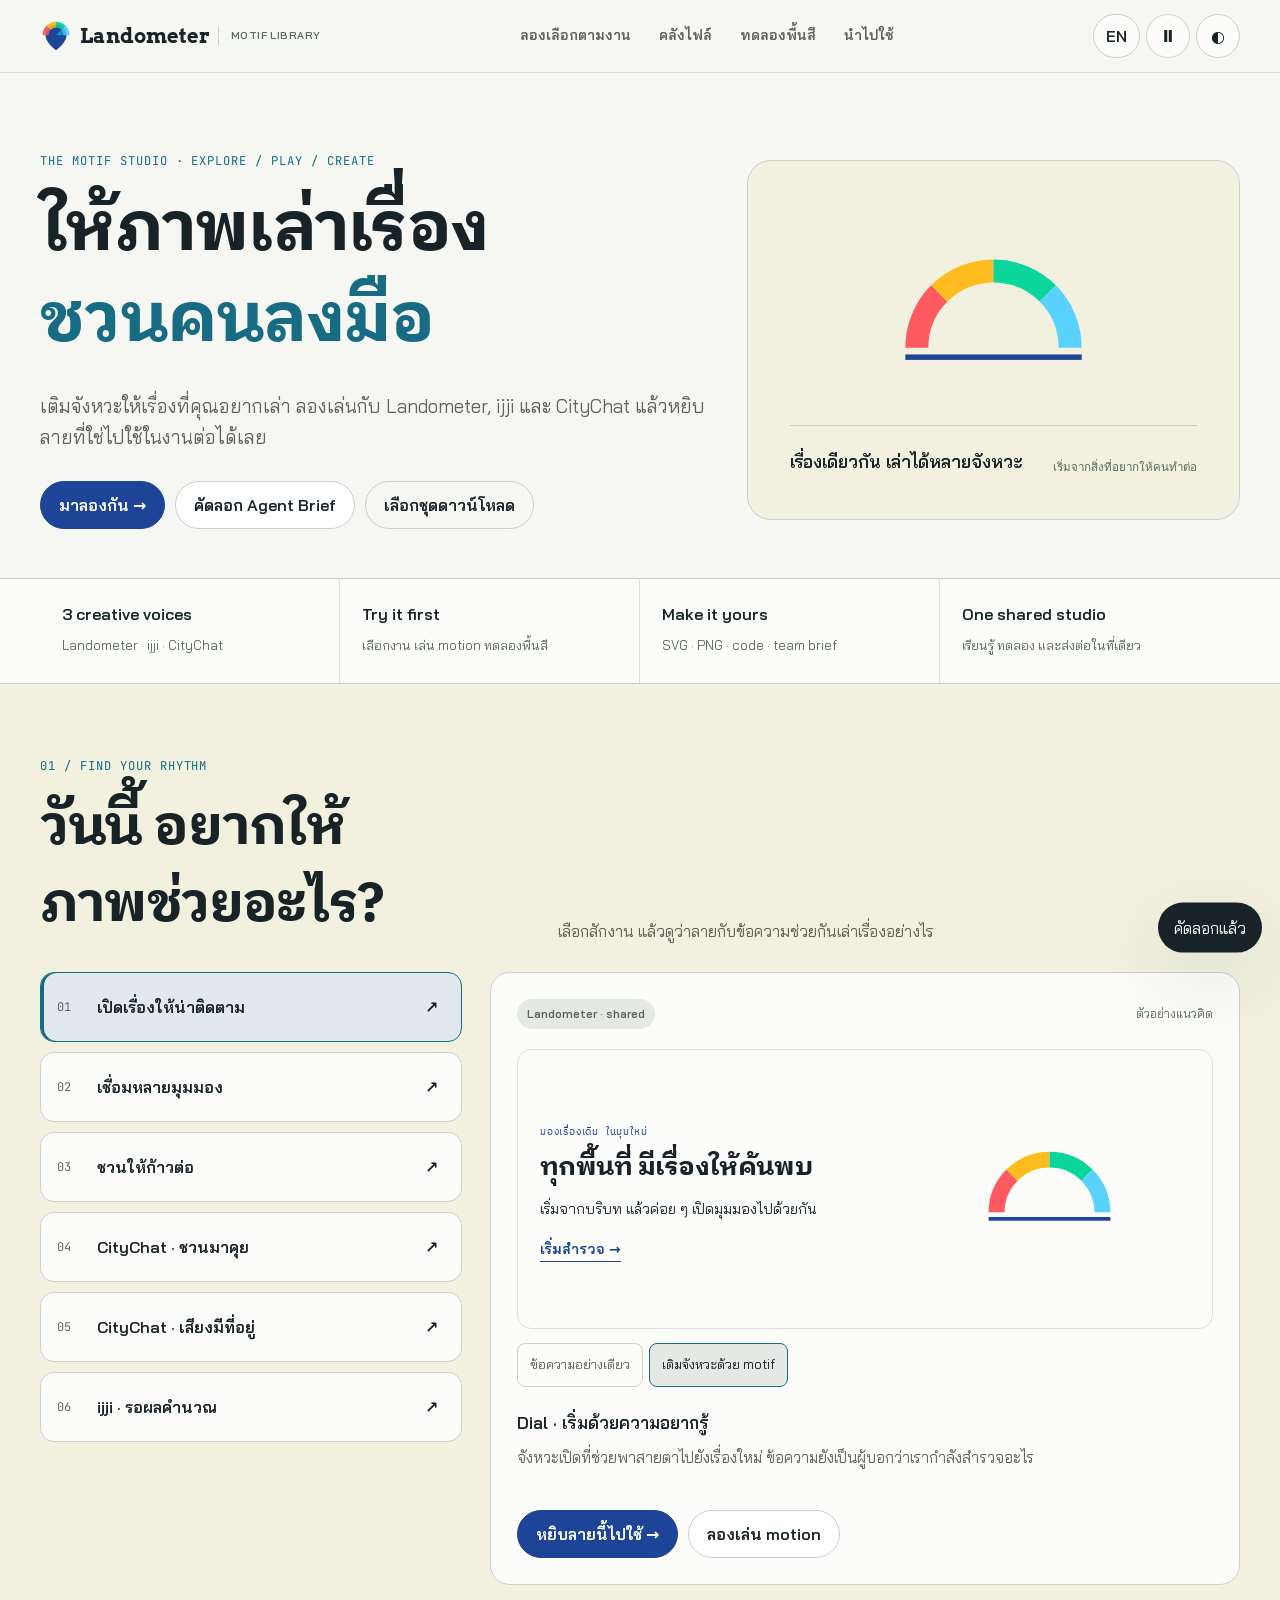
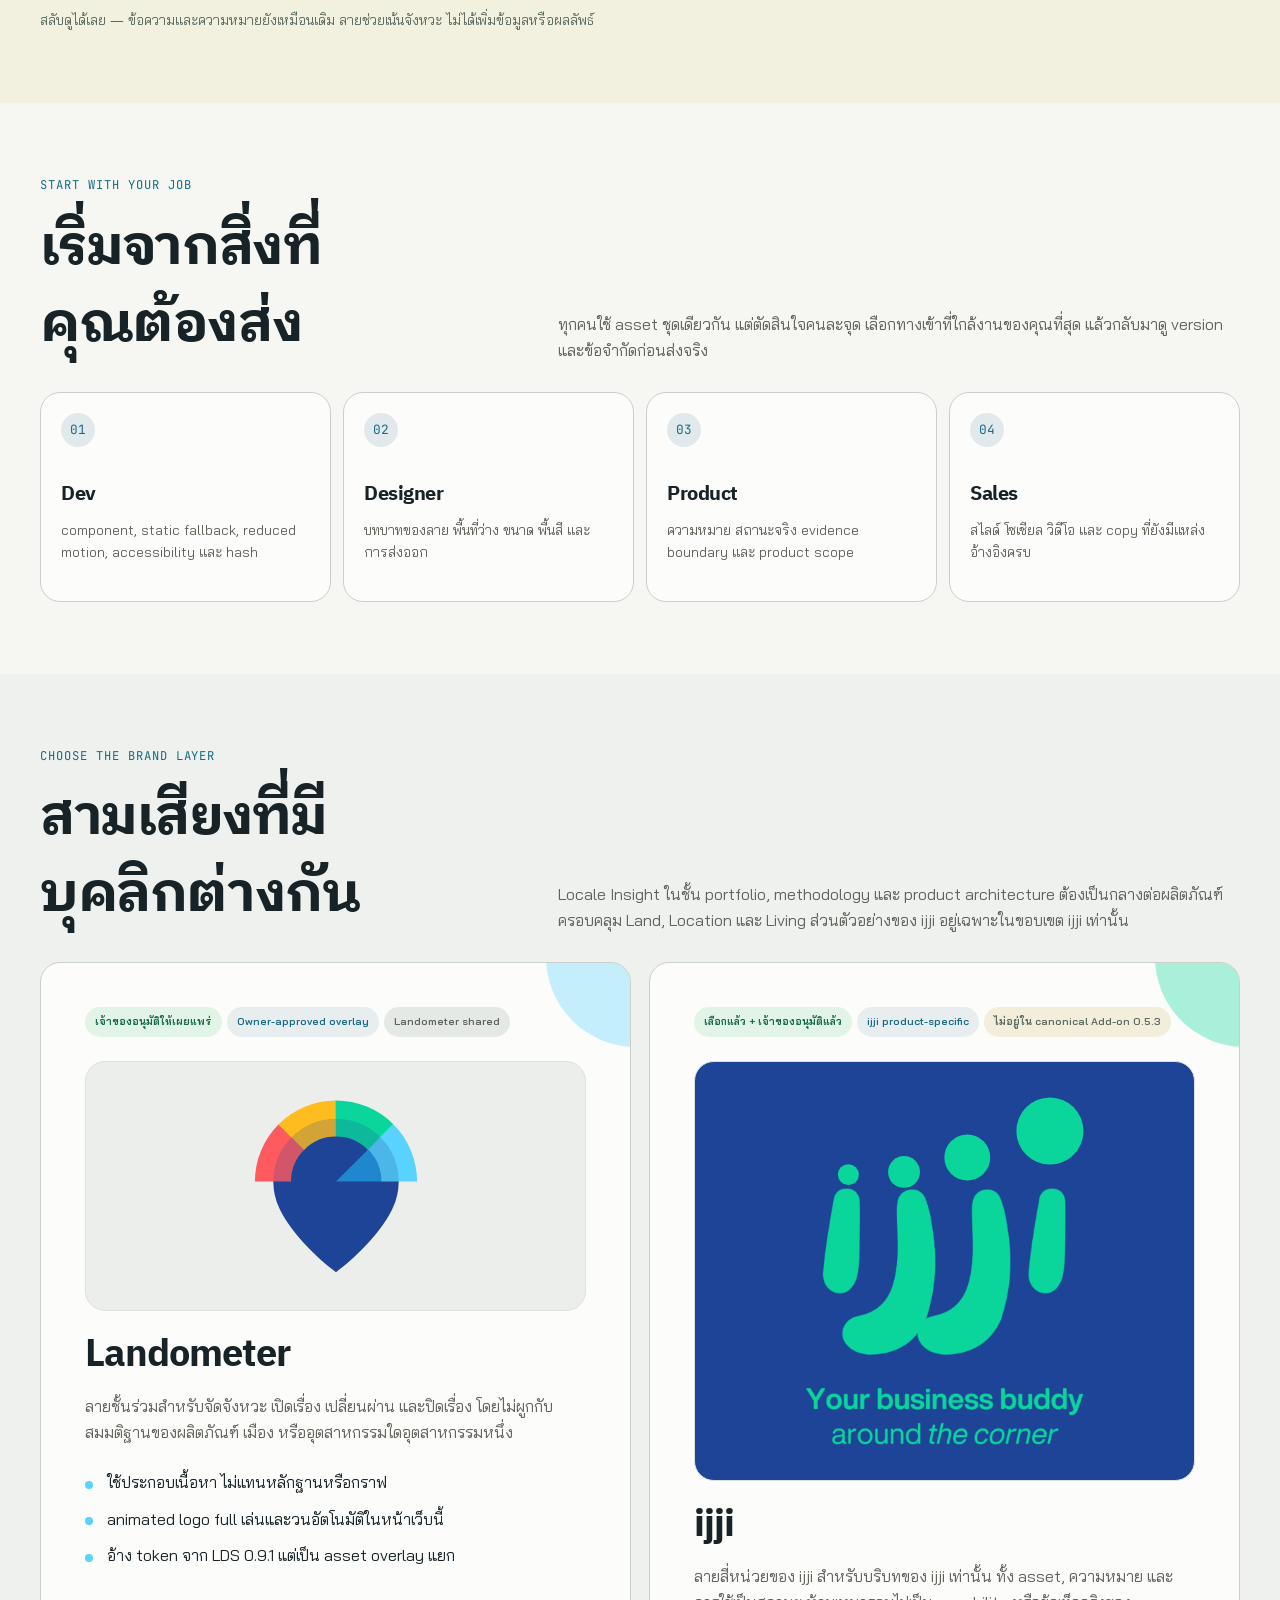
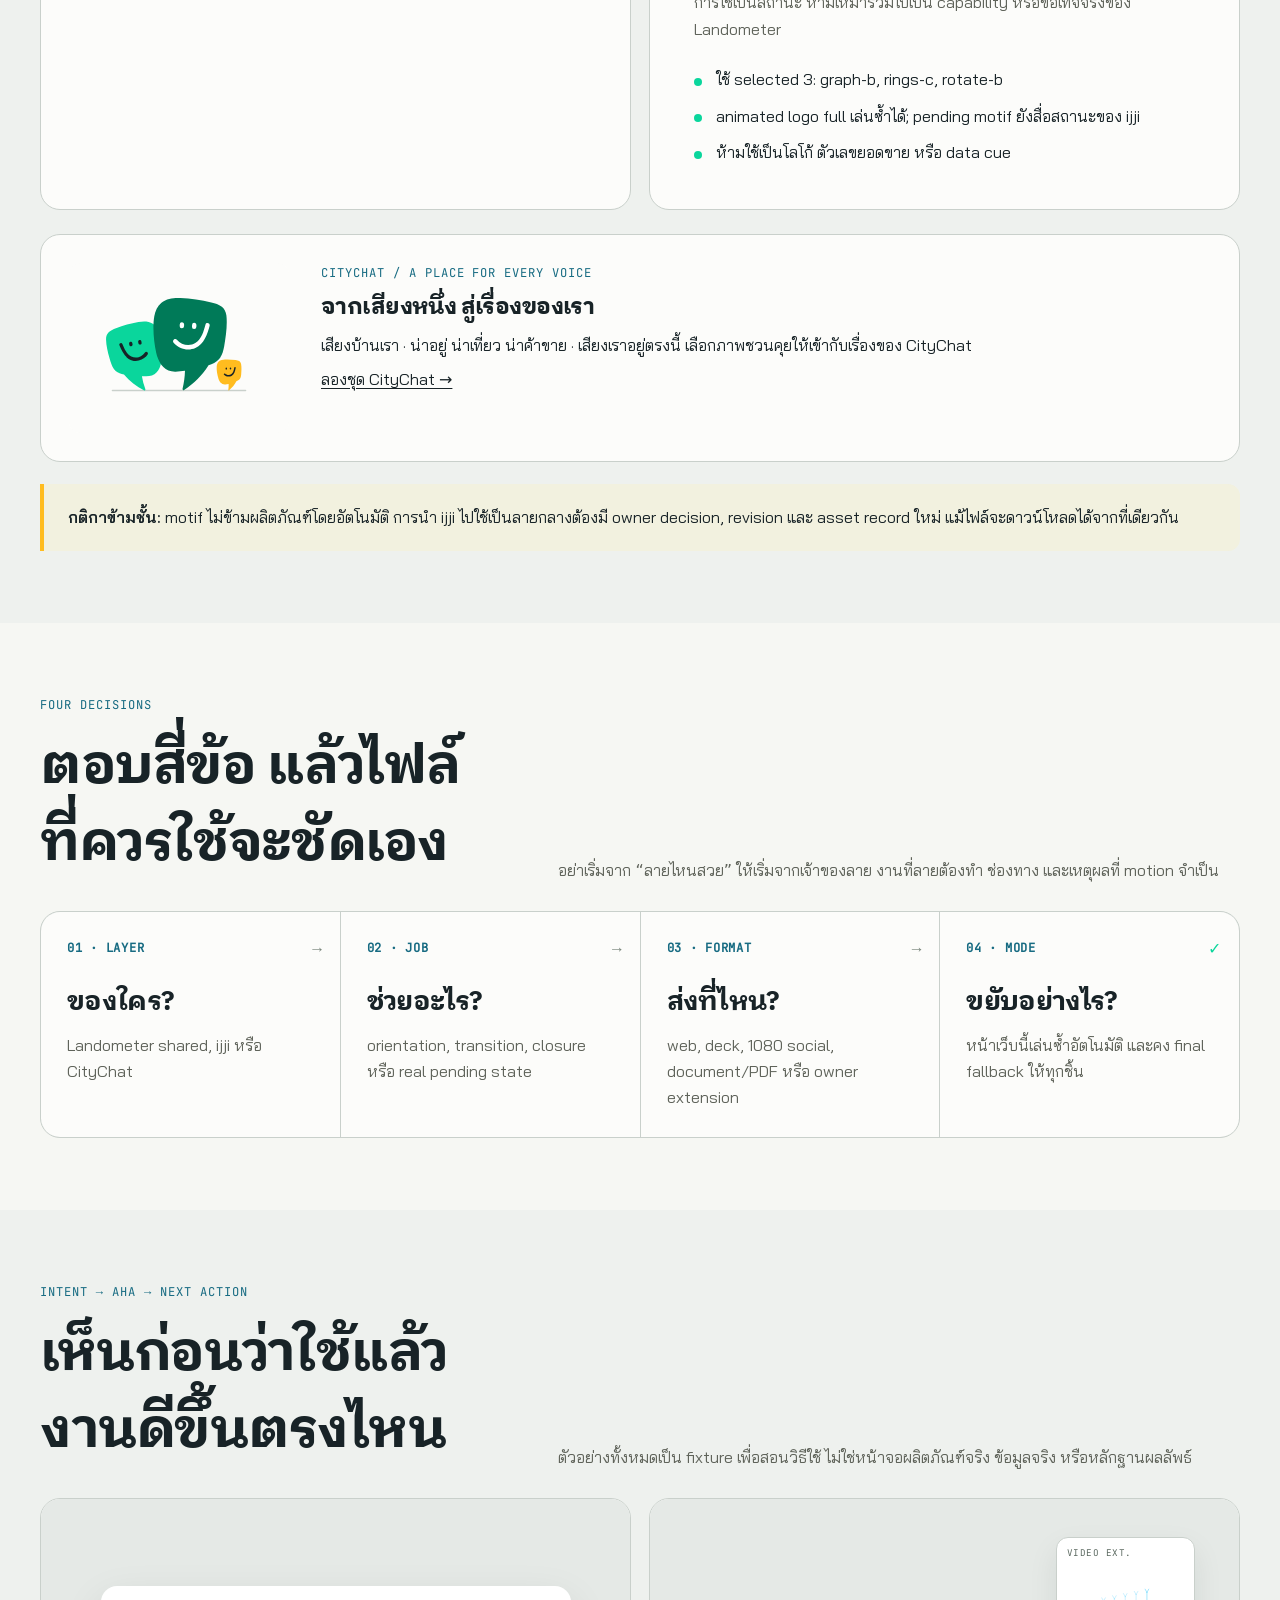
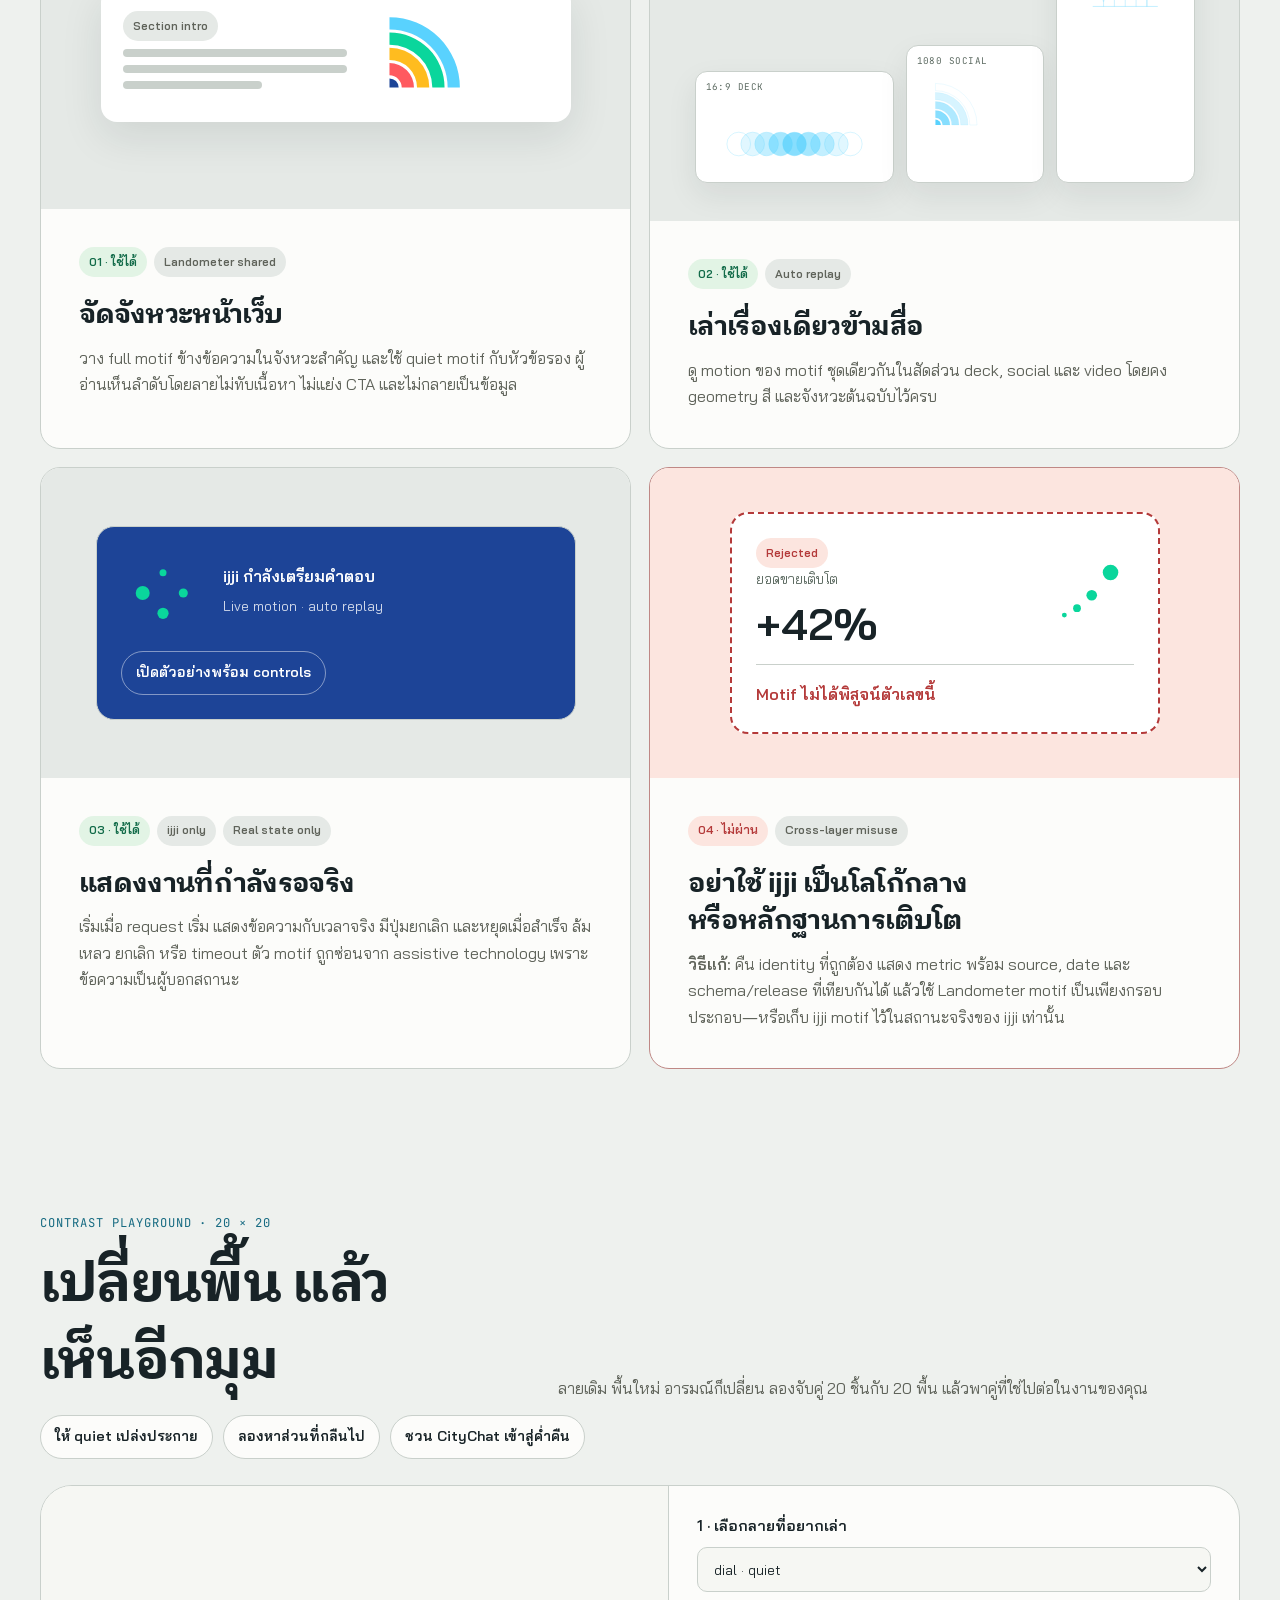
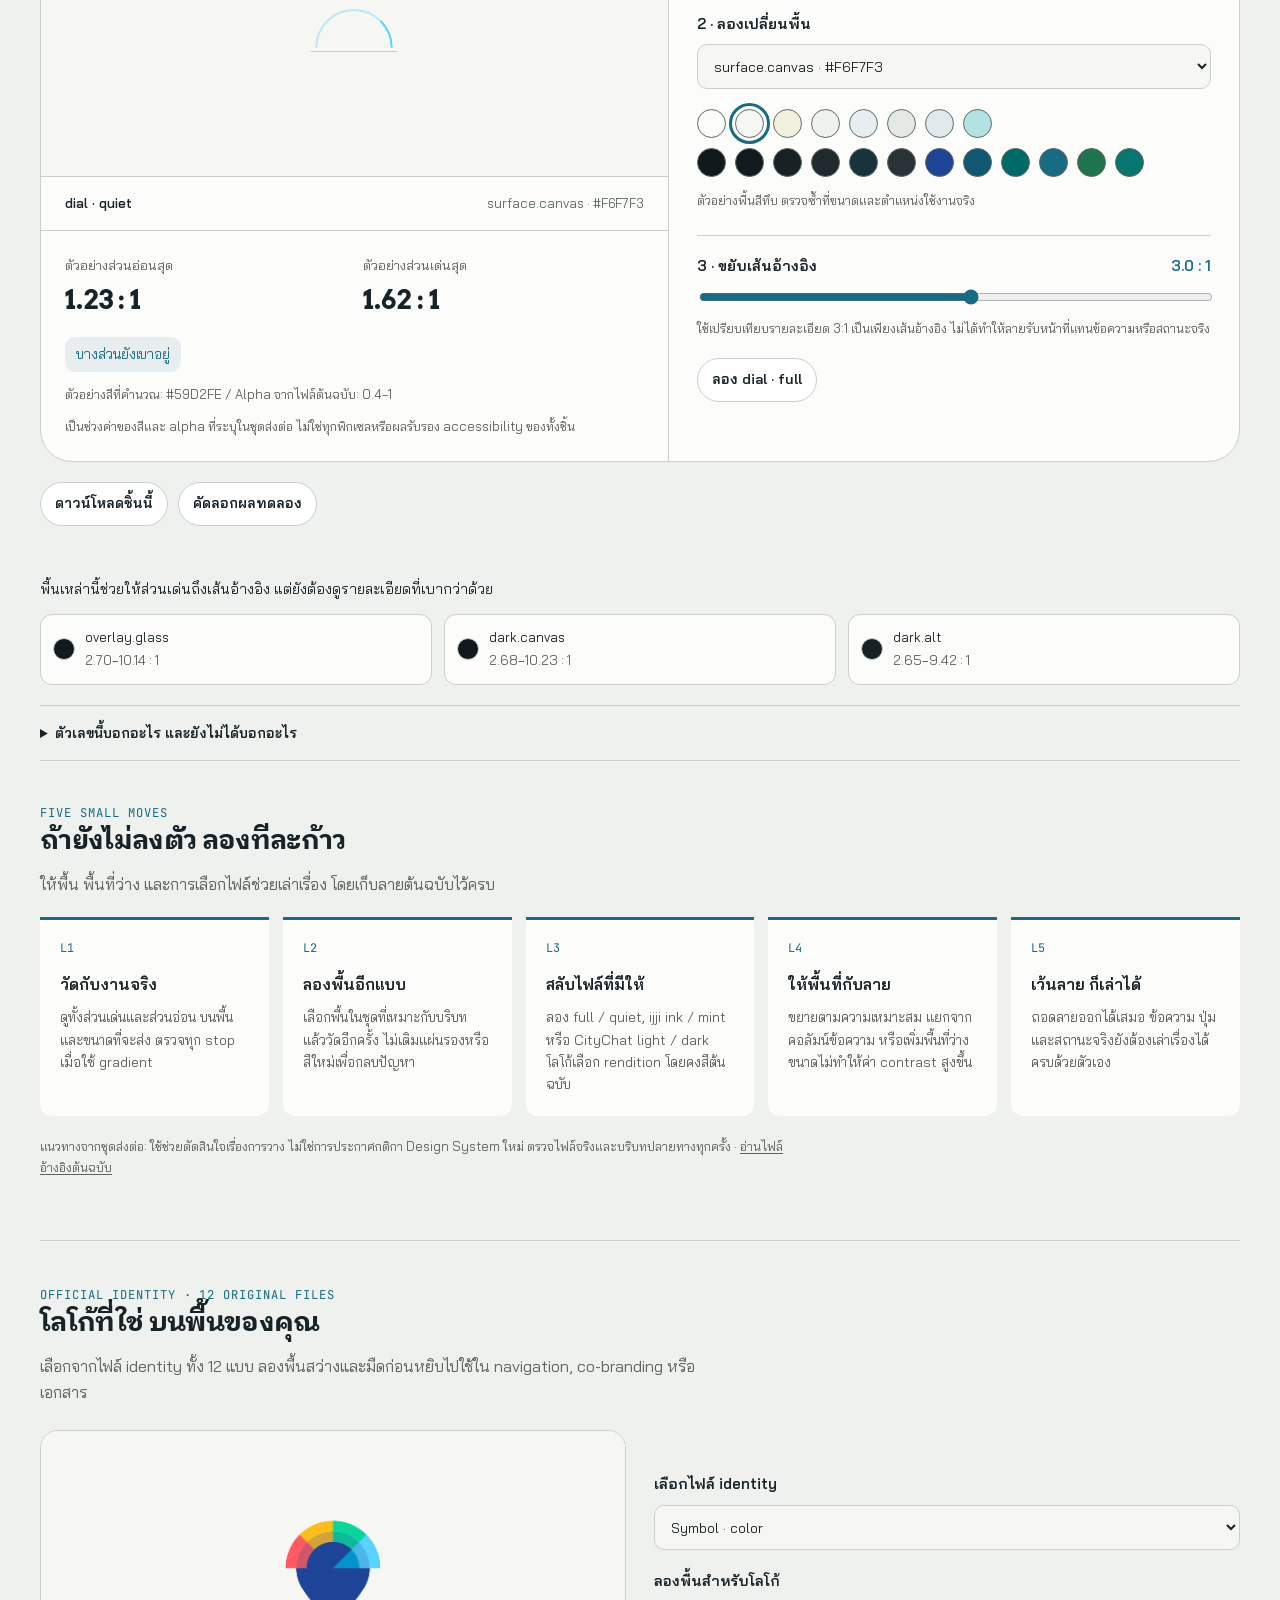
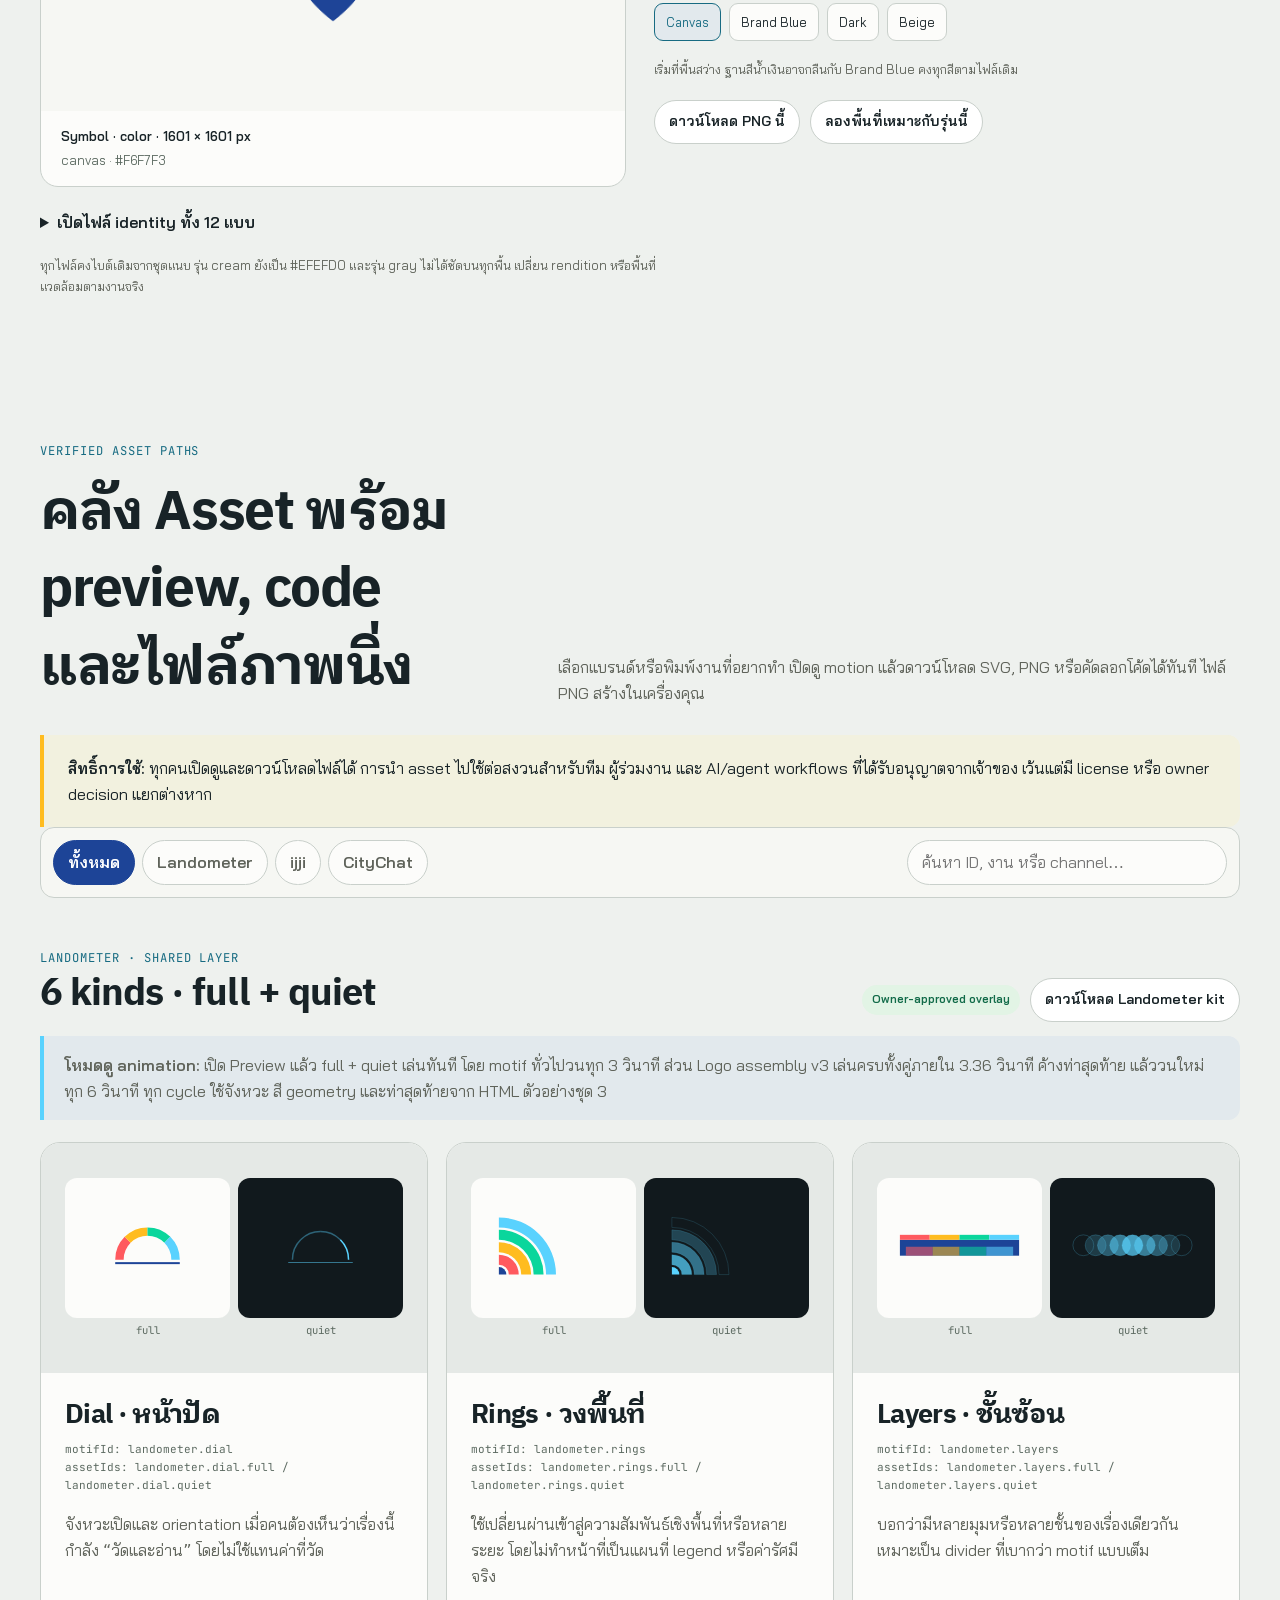
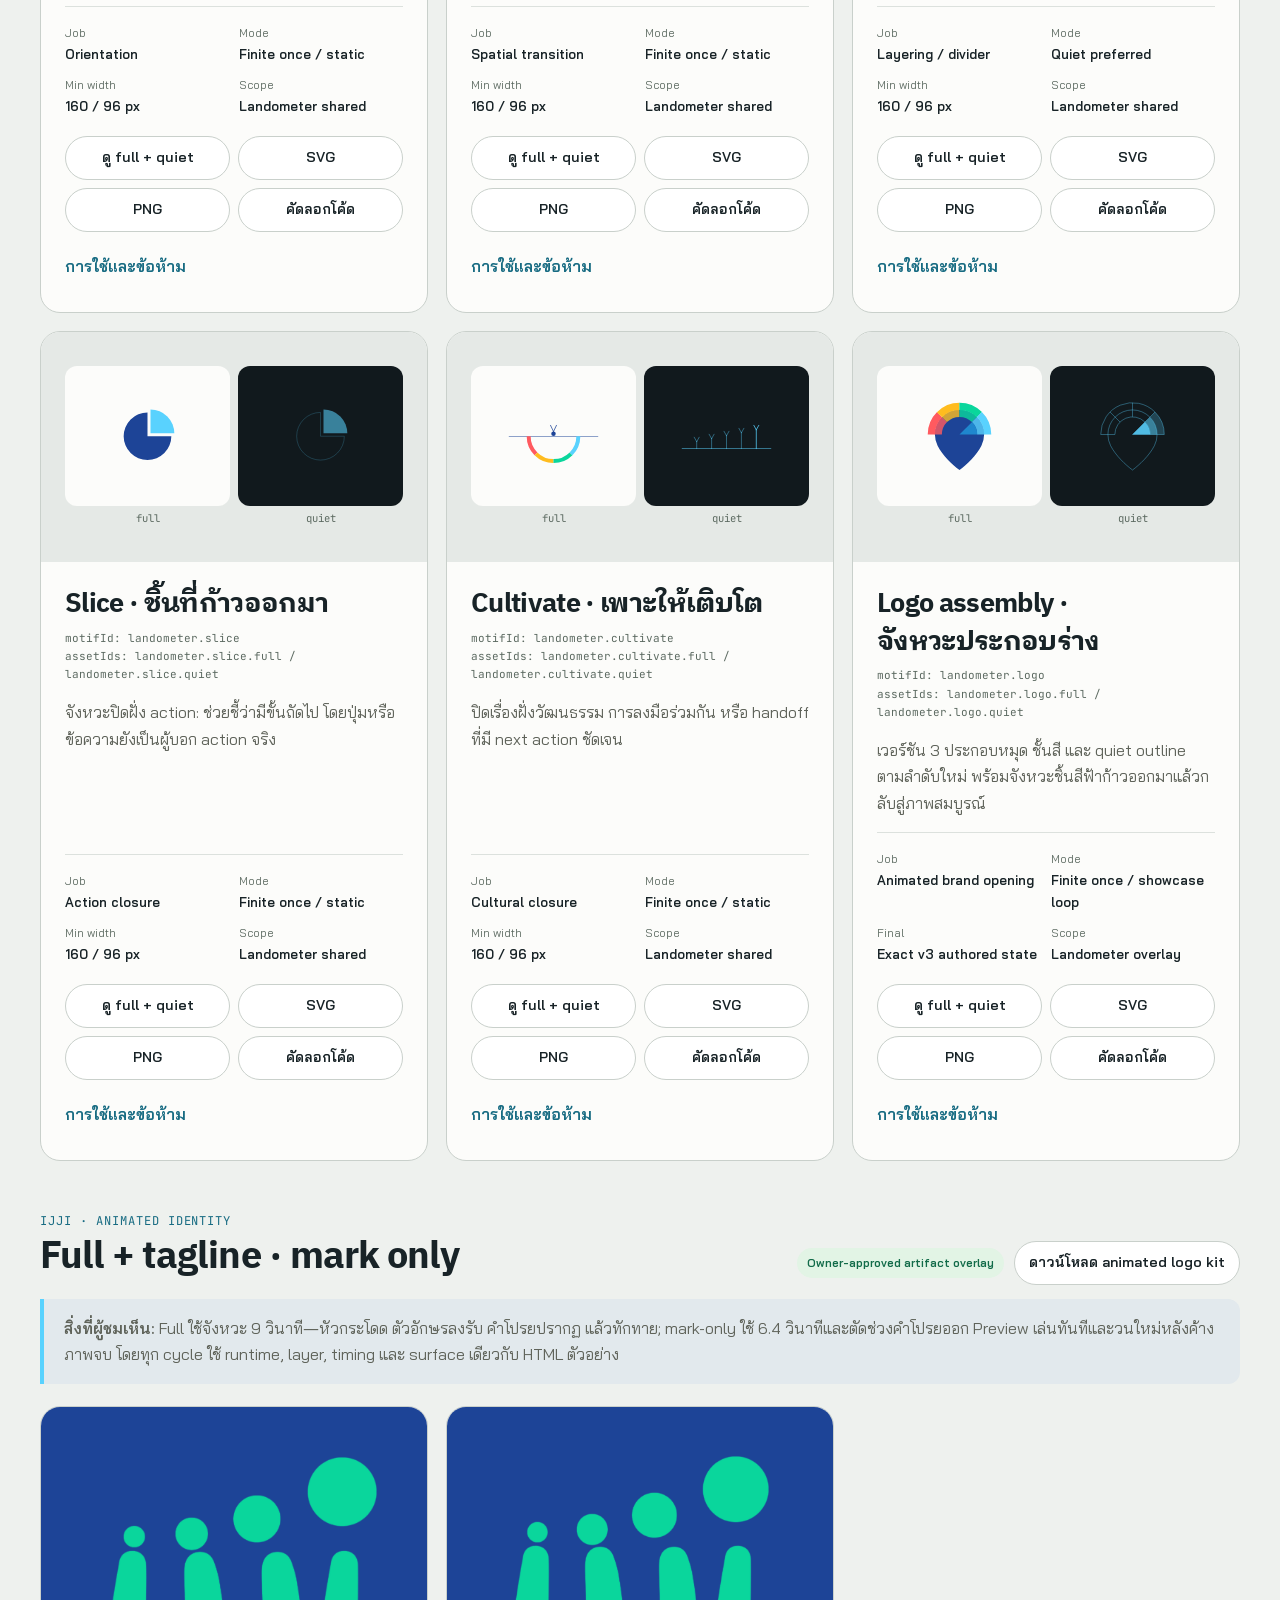
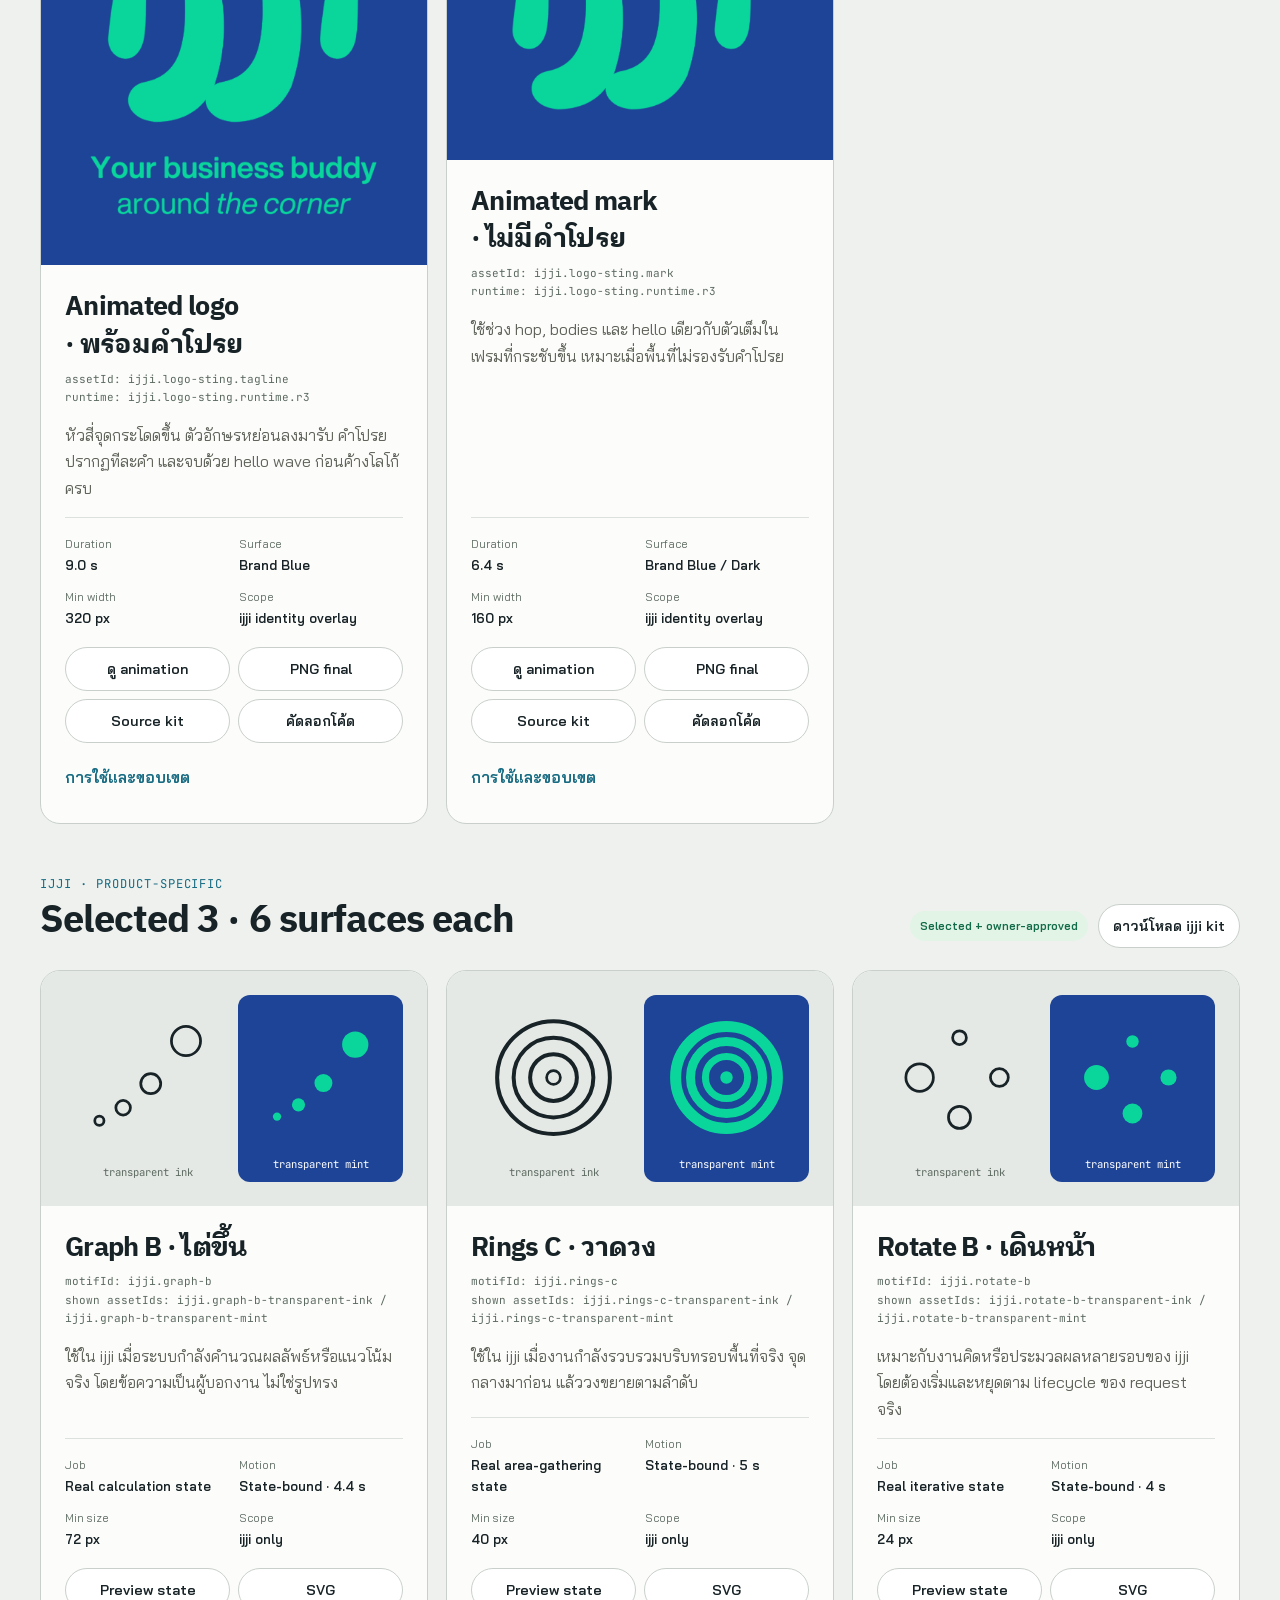
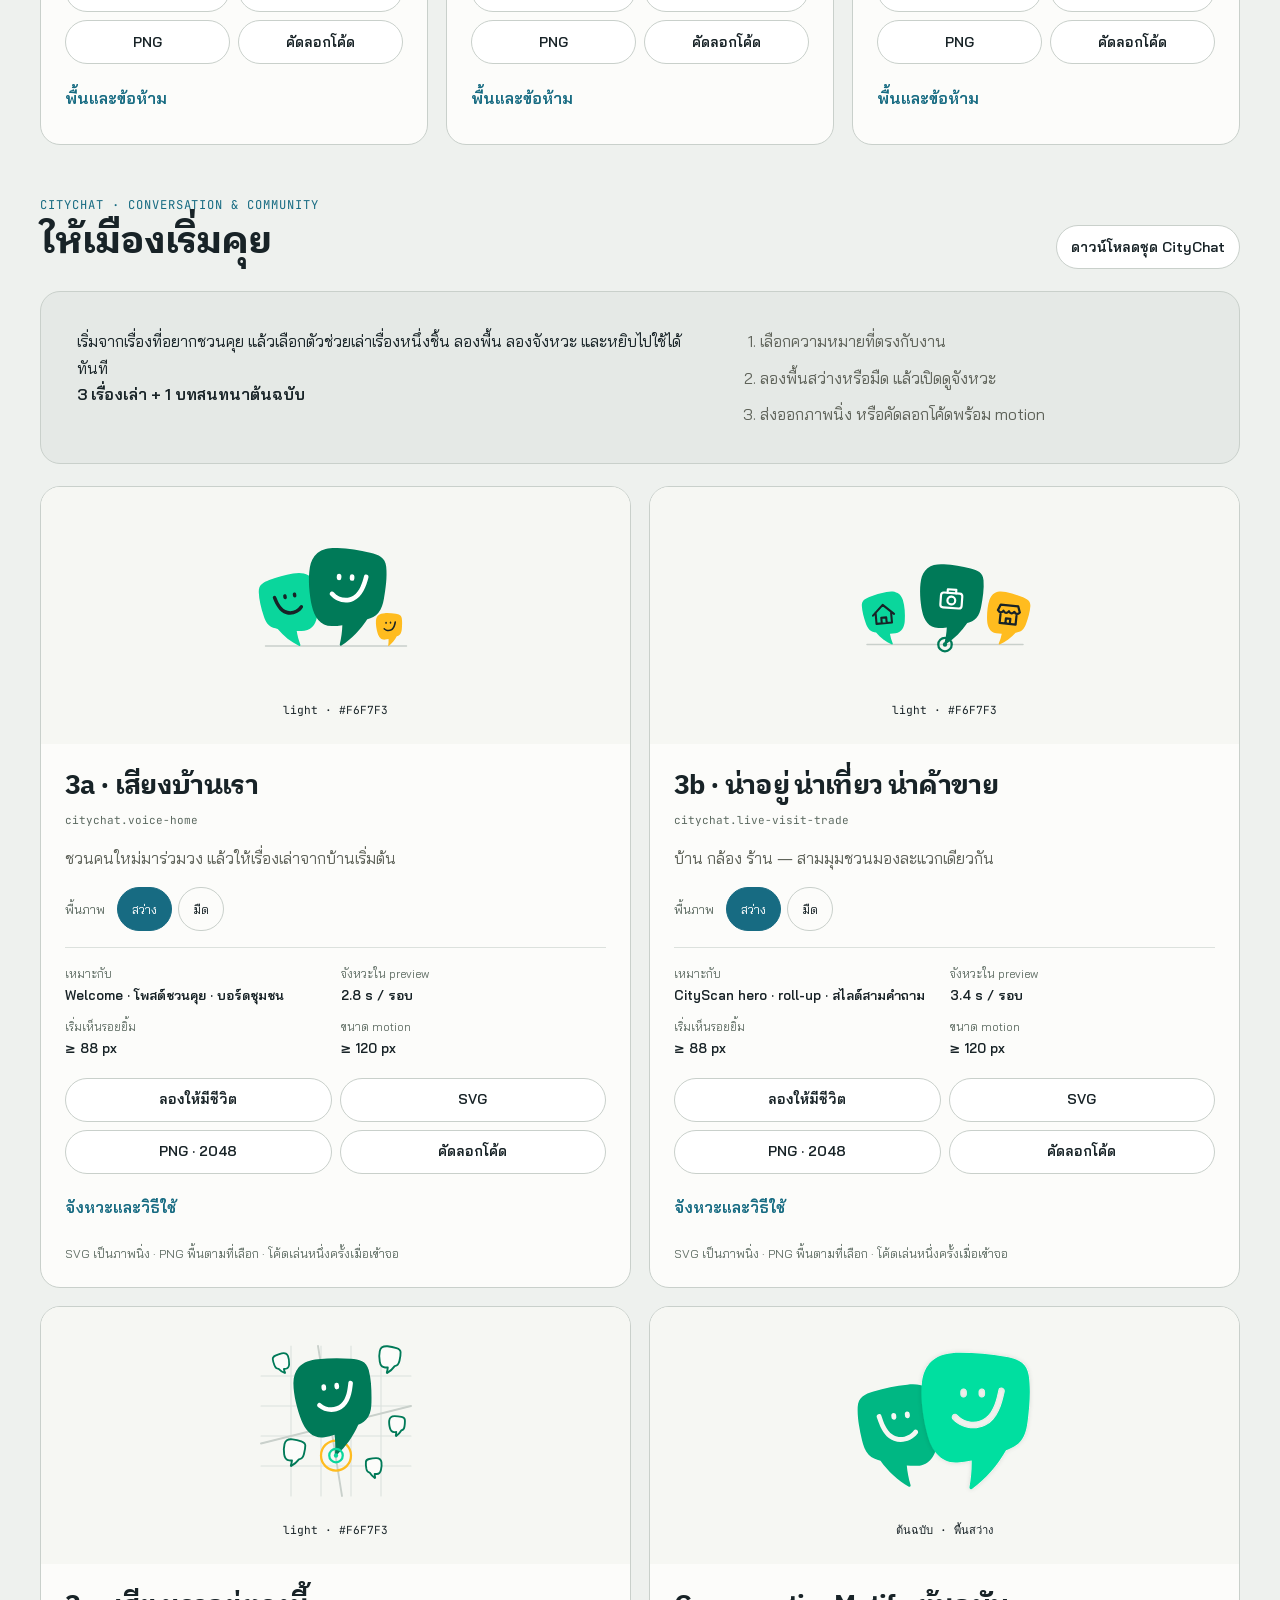
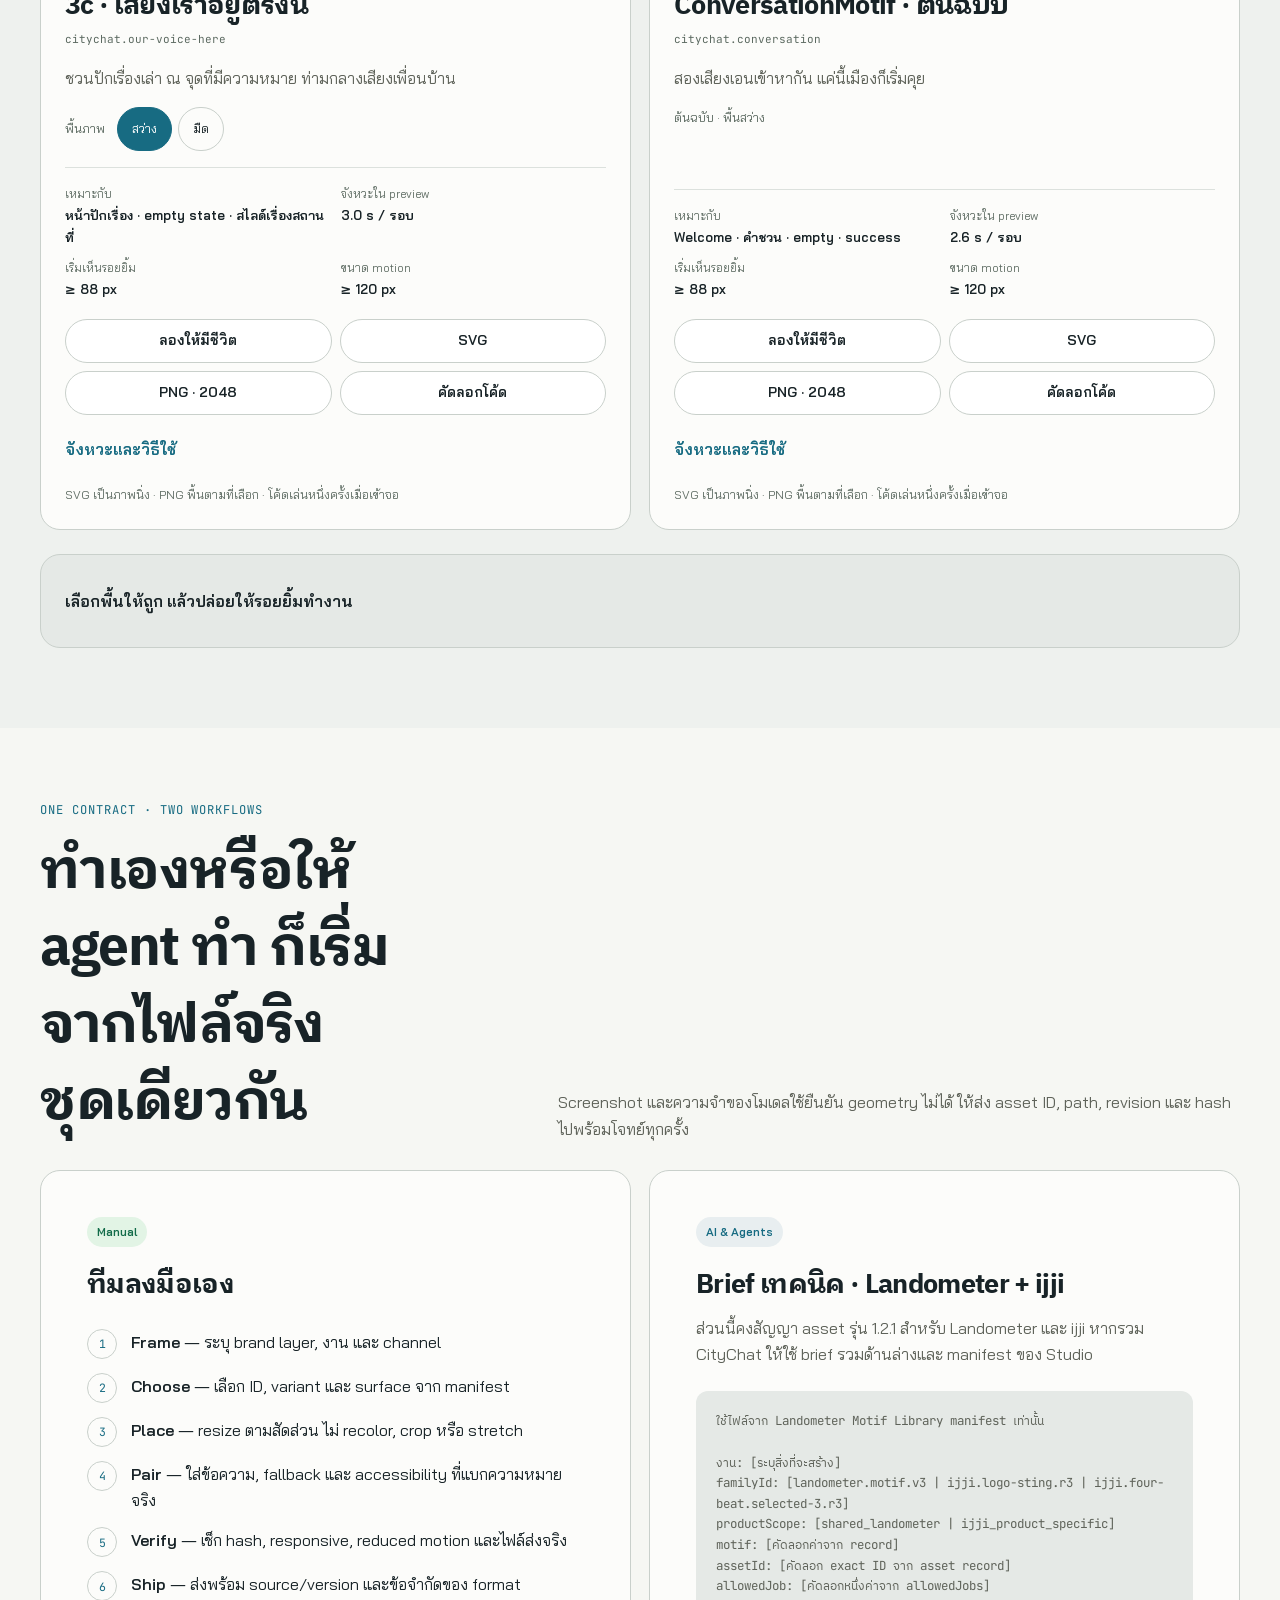
==== commit a99f3c1e: "Integrate CityChat and contrast tools into Motif Studio 1.3.0" ====
--- a/index.html
+++ b/index.html
@@ -3,8 +3,8 @@
 <head>
   <meta charset="utf-8">
   <meta name="viewport" content="width=device-width, initial-scale=1, viewport-fit=cover">
-  <title>Landometer Motif Library — เลือก ใช้ และส่งต่อ Brand Motif</title>
-  <meta name="description" content="คู่มือและคลัง asset สำหรับใช้ Landometer และ ijji brand motif บนเว็บ วิดีโอ โซเชียล สไลด์ และงานของ AI/agents พร้อมไฟล์ ตัวอย่าง และขอบเขตการใช้งาน">
+  <title>Landometer Motif Studio — เลือก ใช้ และส่งต่อ Brand Motif</title>
+  <meta name="description" content="คู่มือและคลัง asset สำหรับใช้ Landometer, ijji และ CityChat brand motif บนเว็บ วิดีโอ โซเชียล สไลด์ และงานของ AI/agents พร้อมไฟล์ ตัวอย่าง และขอบเขตการใช้งาน">
   <meta name="robots" content="index,follow">
   <link rel="canonical" href="https://montri-th.github.io/motif/">
   <link rel="alternate" hreflang="th" href="https://montri-th.github.io/motif/">
@@ -31,11 +31,11 @@
       document.documentElement.dataset.theme = savedTheme || (dark ? "dark" : "light");
     } catch (_) {}
   </script>
-  <link rel="stylesheet" href="site.css?v=1.2.1">
+  <link rel="stylesheet" href="site.css?v=1.3.0">
   <link rel="stylesheet" href="assets/landometer/landometer-motifs.css?v=1.2.1">
   <link rel="stylesheet" href="assets/ijji/ijji-motion.css">
   <script src="assets/landometer/landometer-motifs.js?v=1.2.1" defer></script>
-  <script src="site.js?v=1.2.1" defer></script>
+  <script src="site.js?v=1.3.0" defer></script>
   <script type="application/ld+json">
   {
     "@context": "https://schema.org",
@@ -44,12 +44,18 @@
     "url": "https://montri-th.github.io/motif/",
     "inLanguage": ["th", "en"],
     "isAccessibleForFree": true,
-    "description": "A governed learning guide and asset library for Landometer shared motifs and ijji product-specific motifs.",
+    "description": "An interactive motif studio for Landometer, ijji and CityChat with previews, carrier comparisons and original asset downloads.",
     "creator": { "@type": "Organization", "name": "Landometer" },
-    "version": "1.2.1",
-    "dateModified": "2026-09-06"
+    "version": "1.3.0",
+    "dateModified": "2026-09-11"
   }
   </script>
+  <link rel="stylesheet" href="studio.css?v=1.3.0">
+  <script src="studio.js?v=1.3.0" defer></script>
+<link rel="stylesheet" href="citychat.css?v=1.3.0">
+<script src="citychat.js?v=1.3.0" defer></script>
+<link rel="stylesheet" href="contrast-lab.css?v=1.3.0">
+<script src="contrast-lab.js?v=1.3.0" defer></script>
 </head>
 <body data-base="." data-locale="th">
   <a class="skip-link" href="#main">ข้ามไปเนื้อหาหลัก</a>
@@ -57,30 +63,17 @@
   <header class="site-header">
     <div class="wrap header-inner">
       <a class="identity" href="#top" aria-label="Landometer Motif Library หน้าแรก">
-        <strong>Landometer</strong>
+        <img class="nav-symbol" src="assets/identity/landometer-favicon-64-v1.png" width="32" height="32" alt=""><strong>Landometer</strong>
         <span>Motif Library</span>
       </a>
-      <nav class="desktop-nav" aria-label="เมนูหลัก">
-        <a href="#choose">เลือกให้ถูก</a>
-        <a href="#examples">ดูตัวอย่าง</a>
-        <a href="#library">คลัง Asset</a>
-        <a href="#workflows">วิธีใช้</a>
-        <a href="#verify">เช็กก่อนส่ง</a>
-      </nav>
+      <nav class="desktop-nav" aria-label="เมนูหลัก"><a href="#playground">ลองเลือกตามงาน</a><a href="#library">คลังไฟล์</a><a href="#contrast-lab">ทดลองพื้นสี</a><a href="#downloads">นำไปใช้</a></nav>
       <div class="header-actions">
         <a class="language-link" href="en/" lang="en" hreflang="en" aria-label="Read in English">EN</a>
         <button class="icon-button" type="button" data-motion-toggle aria-label="หยุด animation" title="หยุด animation">Ⅱ</button>
         <button class="icon-button" type="button" data-theme-toggle aria-label="เปลี่ยนธีมสี" title="เปลี่ยนธีมสี">◐</button>
         <details class="mobile-nav">
           <summary aria-label="เปิดเมนู">☰</summary>
-          <nav class="mobile-nav-panel" aria-label="เมนูมือถือ">
-            <a href="#choose">เลือกให้ถูก</a>
-            <a href="#examples">ดูตัวอย่าง</a>
-            <a href="#library">คลัง Asset</a>
-            <a href="#workflows">วิธีใช้</a>
-            <a href="#verify">เช็กก่อนส่ง</a>
-            <a href="#source">ที่มาและเวอร์ชัน</a>
-          </nav>
+          <nav class="mobile-nav-panel" aria-label="เมนูมือถือ"><a href="#playground">ลองเลือกตามงาน</a><a href="#library">คลังไฟล์</a><a href="#contrast-lab">ทดลองพื้นสี</a><a href="#downloads">นำไปใช้</a></nav>
         </details>
       </div>
     </div>
@@ -92,13 +85,13 @@
     <section class="hero" id="top">
       <div class="wrap hero-grid">
         <div>
-          <p class="eyebrow">Brand motif · manual + AI-ready</p>
-          <h1>เห็นบทบาท เลือกให้ถูก ใช้ได้ทันที</h1>
-          <p class="hero-lede">ที่เดียวสำหรับเรียนรู้ ทดลอง ดาวน์โหลด และส่งต่อ Landometer กับ ijji motif ให้ทีม dev, designer, product และ sales ใช้ภาษาภาพเดียวกัน—โดยไม่ทำให้ลายกลายเป็นโลโก้ ข้อมูล หรือคำกล่าวอ้าง</p>
+          <p class="eyebrow">THE MOTIF STUDIO · EXPLORE / PLAY / CREATE</p>
+          <h1>ให้ภาพเล่าเรื่อง<br><em>ชวนคนลงมือ</em></h1>
+          <p class="hero-lede">เติมจังหวะให้เรื่องที่คุณอยากเล่า ลองเล่นกับ Landometer, ijji และ CityChat แล้วหยิบลายที่ใช่ไปใช้ในงานต่อได้เลย</p>
           <div class="cluster">
-            <a class="button button-primary" href="#library">เลือก Asset</a>
-            <button class="button" type="button" data-copy-template="#agent-prompt">คัดลอก Agent Brief</button>
-            <a class="button button-ghost" href="assets/downloads/motif-library-v1.2.1.zip" download>ดาวน์โหลดทั้งชุด</a>
+            <a class="button button-primary" href="#playground">มาลองกัน →</a>
+            <button class="button" type="button" data-copy-template="#studio-brief">คัดลอก Agent Brief</button>
+            <a class="button button-ghost" href="#downloads">เลือกชุดดาวน์โหลด</a>
           </div>
         </div>
         <div class="hero-visual" aria-label="ตัวอย่าง Landometer dial motif ที่เล่นซ้ำอัตโนมัติ">
@@ -107,8 +100,8 @@
               <img src="assets/landometer/svg/dial-full.svg" alt="Dial motif: หน้าปัดสี่จังหวะของ Landometer">
             </div>
             <div class="hero-note">
-              <strong>Motif ช่วยจัดจังหวะ</strong>
-              <span>ไม่ใช่ข้อมูล · ไม่ใช่โลโก้</span>
+              <strong>เรื่องเดียวกัน เล่าได้หลายจังหวะ</strong>
+              <span>เริ่มจากสิ่งที่อยากให้คนทำต่อ</span>
             </div>
           </div>
         </div>
@@ -116,14 +109,18 @@
     </section>
 
     <section class="trust-strip" aria-label="สถานะของคลัง">
-      <div class="wrap trust-grid">
-        <div class="trust-item"><b>Owner-approved</b><span>เจ้าของอนุมัติไฟล์และการเผยแพร่</span></div>
-        <div class="trust-item"><b>Exact bytes</b><span>มี path, version และ SHA-256 ตรวจย้อนหลัง</span></div>
-        <div class="trust-item"><b>Two clear layers</b><span>Landometer shared · ijji product-specific</span></div>
-        <div class="trust-item"><b>Motion on</b><span>เล่นซ้ำอัตโนมัติบนเว็บ พร้อม final fallback ที่ครบถ้วน</span></div>
-      </div>
-    </section>
-
+      <div class="wrap trust-grid"><div class="trust-item"><b>3 creative voices</b><span>Landometer · ijji · CityChat</span></div><div class="trust-item"><b>Try it first</b><span>เลือกงาน เล่น motion ทดลองพื้นสี</span></div><div class="trust-item"><b>Make it yours</b><span>SVG · PNG · code · team brief</span></div><div class="trust-item"><b>One shared studio</b><span>เรียนรู้ ทดลอง และส่งต่อในที่เดียว</span></div></div></section>
+
+<section class="section playground" id="playground" aria-labelledby="playground-title">
+ <div class="wrap"><div class="section-head"><div><p class="eyebrow">01 / FIND YOUR RHYTHM</p><h2 id="playground-title">วันนี้ อยากให้ภาพช่วยอะไร?</h2></div><p class="subtle">เลือกสักงาน แล้วดูว่าลายกับข้อความช่วยกันเล่าเรื่องอย่างไร</p></div>
+ <div class="playground-grid"><div class="job-picker" role="group" aria-label="เลือกงานที่จะลอง">
+ <button type="button" class="job-choice" data-job="intro" aria-pressed="true"><span>01</span>เปิดเรื่องให้น่าติดตาม<span aria-hidden="true">↗</span></button><button type="button" class="job-choice" data-job="layers" aria-pressed="false"><span>02</span>เชื่อมหลายมุมมอง<span aria-hidden="true">↗</span></button><button type="button" class="job-choice" data-job="action" aria-pressed="false"><span>03</span>ชวนให้ก้าวต่อ<span aria-hidden="true">↗</span></button><button type="button" class="job-choice" data-job="welcome" aria-pressed="false"><span>04</span>CityChat · ชวนมาคุย<span aria-hidden="true">↗</span></button><button type="button" class="job-choice" data-job="place" aria-pressed="false"><span>05</span>CityChat · เสียงมีที่อยู่<span aria-hidden="true">↗</span></button><button type="button" class="job-choice" data-job="calculate" aria-pressed="false"><span>06</span>ijji · รอผลคำนวณ<span aria-hidden="true">↗</span></button>
+ </div><article class="idea-panel"><div class="idea-topline"><span class="badge" data-idea-family>Landometer · shared</span><span>ตัวอย่างแนวคิด</span></div>
+ <div class="idea-scene"><div><span class="eyebrow" data-scene-kicker>มองเรื่องเดิม ในมุมใหม่</span><h3 data-scene-title>ทุกพื้นที่ มีเรื่องให้ค้นพบ</h3><p data-scene-copy>เริ่มจากบริบท แล้วค่อย ๆ เปิดมุมมองไปด้วยกัน</p><span class="scene-next" data-scene-next>เริ่มสำรวจ →</span></div><img data-idea-image src="assets/landometer/svg/dial-full.svg" width="400" height="200" alt="Landometer Dial"></div>
+ <div class="idea-controls" role="group" aria-label="เปรียบเทียบการใช้ motif"><button type="button" data-idea-view="plain" aria-pressed="false">ข้อความอย่างเดียว</button><button type="button" data-idea-view="motif" aria-pressed="true">เติมจังหวะด้วย motif</button></div>
+ <div class="idea-result" aria-live="polite"><strong data-idea-name>Dial · เริ่มด้วยความอยากรู้</strong><p data-idea-why>จังหวะเปิดที่ช่วยพาสายตาไปยังเรื่องใหม่ ข้อความยังเป็นผู้บอกว่าเรากำลังสำรวจอะไร</p></div>
+ <div class="cluster"><a class="button button-primary" data-idea-link href="#landometer-dial">หยิบลายนี้ไปใช้ →</a><button class="button" type="button" data-idea-preview>ลองเล่น motion</button></div></article></div>
+ <p class="playground-footnote">สลับดูได้เลย — ข้อความและความหมายยังเหมือนเดิม ลายช่วยเน้นจังหวะ ไม่ได้เพิ่มข้อมูลหรือผลลัพธ์</p></div></section>
     <section class="section" aria-labelledby="role-title">
       <div class="wrap">
         <div class="section-head">
@@ -147,7 +144,7 @@
         <div class="section-head">
           <div>
             <p class="eyebrow">Choose the brand layer</p>
-            <h2 id="choose-title">แยกสองชั้นก่อนเลือกลาย</h2>
+            <h2 id="choose-title">สามเสียงที่มีบุคลิกต่างกัน</h2>
           </div>
           <p class="subtle">Locale Insight ในชั้น portfolio, methodology และ product architecture ต้องเป็นกลางต่อผลิตภัณฑ์ ครอบคลุม Land, Location และ Living ส่วนตัวอย่างของ ijji อยู่เฉพาะในขอบเขต ijji เท่านั้น</p>
         </div>
@@ -187,7 +184,7 @@
             </ul>
           </article>
         </div>
-        <div class="boundary-callout">
+<article class="citychat-intro"><img src="assets/citychat/assets/3a-voice-home-light.svg" width="240" height="160" alt="CityChat · เสียงบ้านเรา"><div><p class="eyebrow">CITYCHAT / A PLACE FOR EVERY VOICE</p><h3>จากเสียงหนึ่ง สู่เรื่องของเรา</h3><p>เสียงบ้านเรา · น่าอยู่ น่าเที่ยว น่าค้าขาย · เสียงเราอยู่ตรงนี้ เลือกภาพชวนคุยให้เข้ากับเรื่องของ CityChat</p><a class="text-link" href="#citychat">ลองชุด CityChat →</a></div></article>        <div class="boundary-callout">
           <p><strong>กติกาข้ามชั้น:</strong> motif ไม่ข้ามผลิตภัณฑ์โดยอัตโนมัติ การนำ ijji ไปใช้เป็นลายกลางต้องมี owner decision, revision และ asset record ใหม่ แม้ไฟล์จะดาวน์โหลดได้จากที่เดียวกัน</p>
         </div>
       </div>
@@ -203,7 +200,7 @@
           <p class="subtle">อย่าเริ่มจาก “ลายไหนสวย” ให้เริ่มจากเจ้าของลาย งานที่ลายต้องทำ ช่องทาง และเหตุผลที่ motion จำเป็น</p>
         </div>
         <div class="decision-flow" aria-label="ลำดับเลือก motif สี่ขั้น">
-          <article class="decision-step"><b>01 · LAYER</b><h3>ของใคร?</h3><p>Landometer shared หรือ ijji product-specific</p></article>
+          <article class="decision-step"><b>01 · LAYER</b><h3>ของใคร?</h3><p>Landometer shared, ijji หรือ CityChat</p></article>
           <article class="decision-step"><b>02 · JOB</b><h3>ช่วยอะไร?</h3><p>orientation, transition, closure หรือ real pending state</p></article>
           <article class="decision-step"><b>03 · FORMAT</b><h3>ส่งที่ไหน?</h3><p>web, deck, 1080 social, document/PDF หรือ owner extension</p></article>
           <article class="decision-step"><b>04 · MODE</b><h3>ขยับอย่างไร?</h3><p>หน้าเว็บนี้เล่นซ้ำอัตโนมัติ และคง final fallback ให้ทุกชิ้น</p></article>
@@ -284,6 +281,232 @@
           </article>
         </div>
       </div>
+    </section>
+
+
+
+<section class="section cl-section" id="contrast-lab" aria-labelledby="contrast-title" data-contrast-lab>
+  <div class="wrap">
+    <div class="section-head">
+      <div><p class="eyebrow">Contrast playground · 20 × 20</p><h2 id="contrast-title">เปลี่ยนพื้น แล้วเห็นอีกมุม</h2></div>
+      <p class="cl-intro subtle">ลายเดิม พื้นใหม่ อารมณ์ก็เปลี่ยน ลองจับคู่ 20 ชิ้นกับ 20 พื้น แล้วพาคู่ที่ใช่ไปต่อในงานของคุณ</p>
+    </div>
+    <div class="cl-presets" role="group" aria-label="เริ่มจากไอเดียหนึ่ง" data-cl-enhanced hidden><button class="button button-small" type="button" data-cl-preset="lm.dial.quiet" data-cl-preset-carrier="dark.canvas">ให้ quiet เปล่งประกาย</button><button class="button button-small" type="button" data-cl-preset="lm.logo.full" data-cl-preset-carrier="brand.blue">ลองหาส่วนที่กลืนไป</button><button class="button button-small" type="button" data-cl-preset="cc.dark" data-cl-preset-carrier="dark.canvas">ชวน CityChat เข้าสู่ค่ำคืน</button></div>
+    <div class="cl-workbench">
+      <div class="cl-stage-column">
+        <div class="cl-stage" data-cl-preview><img src="assets/landometer/svg/dial-quiet.svg" alt="dial · quiet" width="200" height="100" style="width:200px" data-cl-image loading="lazy" decoding="async"></div>
+        <p class="cl-stage-caption"><strong data-cl-name>dial · quiet</strong><span data-cl-surface>surface.canvas · #F6F7F3</span></p>
+        <div class="cl-readout">
+          <dl class="cl-metrics"><div><dt>ตัวอย่างส่วนอ่อนสุด</dt><dd data-cl-min>1.23 : 1</dd></div><div><dt>ตัวอย่างส่วนเด่นสุด</dt><dd data-cl-max>1.62 : 1</dd></div></dl>
+          <p class="cl-verdict" data-cl-verdict data-state="low">บางส่วนยังเบาอยู่</p>
+          <p class="cl-note" data-cl-meta>ตัวอย่างสีที่คำนวณ: #59D2FE / Alpha จากไฟล์ต้นฉบับ: 0.4–1</p>
+          <p class="cl-note" style="margin-top:12px">เป็นช่วงค่าของสีและ alpha ที่ระบุในชุดส่งต่อ ไม่ใช่ทุกพิกเซลหรือผลรับรอง accessibility ของทั้งชิ้น</p>
+        </div>
+      </div>
+      <div class="cl-controls" data-cl-enhanced hidden>
+        <label for="cl-asset">1 · เลือกลายที่อยากเล่า</label><select id="cl-asset" data-cl-asset></select>
+        <label for="cl-carrier">2 · ลองเปลี่ยนพื้น</label><select id="cl-carrier" data-cl-carrier></select>
+        <div data-cl-swatches></div>
+        <p class="cl-note cl-carrier-note" data-cl-carrier-note>ตัวอย่างพื้นสีทึบ ตรวจซ้ำที่ขนาดและตำแหน่งใช้งานจริง</p>
+        <div class="cl-threshold"><label for="cl-threshold">3 · ขยับเส้นอ้างอิง <output for="cl-threshold" data-cl-threshold-value>3.0 : 1</output></label><input id="cl-threshold" type="range" min="1.3" max="4.5" step="0.1" value="3" aria-describedby="cl-threshold-note" data-cl-threshold><p class="cl-note" id="cl-threshold-note">ใช้เปรียบเทียบรายละเอียด 3:1 เป็นเพียงเส้นอ้างอิง ไม่ได้ทำให้ลายรับหน้าที่แทนข้อความหรือสถานะจริง</p></div>
+        <div class="cl-actions"><button class="button button-small" type="button" data-cl-sibling>ลอง dial · full</button></div>
+      </div>
+    </div>
+    <div class="cl-actions"><a class="button button-small" href="assets/landometer/svg/dial-quiet.svg" download data-cl-download>ดาวน์โหลดชิ้นนี้</a><button class="button button-small" type="button" data-cl-copy data-cl-enhanced hidden>คัดลอกผลทดลอง</button></div>
+    <p class="cl-copy-status" role="status" data-cl-copy-status></p>
+    <div class="cl-manual-copy" data-cl-manual-copy hidden><label for="cl-copy-result">ผลทดลองสำหรับคัดลอก</label><textarea id="cl-copy-result" readonly></textarea></div>
+    <div class="cl-recommendations" data-cl-enhanced hidden><p data-cl-suggestion-note>ลองพื้นเหล่านี้</p><div class="cl-suggestions" data-cl-suggestions></div></div>
+    <p class="visually-hidden" role="status" aria-live="polite" data-cl-status></p>
+    <noscript><p class="cl-note">ตอนนี้แสดงคู่ตัวอย่างและไฟล์ดาวน์โหลด เปิด JavaScript เพื่อทดลองเปลี่ยน 400 คู่ด้วยตัวเอง</p></noscript>
+    <details class="cl-method"><summary>ตัวเลขนี้บอกอะไร และยังไม่ได้บอกอะไร</summary><p>เราผสมสีตัวอย่างกับพื้นตาม alpha ที่ระบุ แล้วคำนวณอัตราส่วน luminance จากสี sRGB แสดงทั้งค่าน้อยสุดและมากสุดของชุดตัวอย่าง ไม่สรุปว่าทั้งภาพผ่านจากส่วนที่ชัดที่สุด โลโก้สีและ CityChat มีสีอื่นนอกเหนือจากตัวอย่างนี้ ขอบที่มี anti-alias และภาพซ้อนจริงยังไม่ได้วัด</p><p>พื้น gradient แสดงเป็น stop สีทึบหนึ่งจุด จึงต้องตรวจทุก stop และตำแหน่งใช้งานจริง ส่วน overlay.glass เป็นค่าประมาณที่ขึ้นกับพื้นด้านหลัง ขนาดที่ขยายช่วยให้สังเกตได้ แต่ไม่เปลี่ยน contrast ratio ลายตกแต่งควรมี alt=&quot;&quot; ส่วนข้อมูลสำคัญต้องมีข้อความและตรวจองค์ประกอบที่สื่อความหมายแยกต่างหาก</p></details>
+    <div class="cl-ladder" id="quiet">
+      <p class="eyebrow">Five small moves</p><h3>ถ้ายังไม่ลงตัว ลองทีละก้าว</h3><p class="cl-ladder-intro subtle">ให้พื้น พื้นที่ว่าง และการเลือกไฟล์ช่วยเล่าเรื่อง โดยเก็บลายต้นฉบับไว้ครบ</p>
+      <ol class="cl-ladder-list"><li><b>L1</b><h4>วัดกับงานจริง</h4><p>ดูทั้งส่วนเด่นและส่วนอ่อน บนพื้นและขนาดที่จะส่ง ตรวจทุก stop เมื่อใช้ gradient</p></li><li><b>L2</b><h4>ลองพื้นอีกแบบ</h4><p>เลือกพื้นในชุดที่เหมาะกับบริบท แล้ววัดอีกครั้ง ไม่เติมแผ่นรองหรือสีใหม่เพื่อกลบปัญหา</p></li><li><b>L3</b><h4>สลับไฟล์ที่มีให้</h4><p>ลอง full / quiet, ijji ink / mint หรือ CityChat light / dark โลโก้เลือก rendition โดยคงสีต้นฉบับ</p></li><li><b>L4</b><h4>ให้พื้นที่กับลาย</h4><p>ขยายตามความเหมาะสม แยกจากคอลัมน์ข้อความ หรือเพิ่มพื้นที่ว่าง ขนาดไม่ทำให้ค่า contrast สูงขึ้น</p></li><li><b>L5</b><h4>เว้นลาย ก็เล่าได้</h4><p>ถอดลายออกได้เสมอ ข้อความ ปุ่ม และสถานะจริงยังต้องเล่าเรื่องได้ครบด้วยตัวเอง</p></li></ol>
+      <p class="cl-source-note">แนวทางจากชุดส่งต่อ: ใช้ช่วยตัดสินใจเรื่องการวาง ไม่ใช่การประกาศกติกา Design System ใหม่ ตรวจไฟล์จริงและบริบทปลายทางทุกครั้ง · <a href="motif-quiet-fallback.json" download>อ่านไฟล์อ้างอิงต้นฉบับ</a></p>
+    </div>
+    <div class="cl-identity" id="identity" aria-labelledby="identity-title" data-identity-selector>
+      <p class="eyebrow">Official identity · 12 original files</p><h3 id="identity-title">โลโก้ที่ใช่ บนพื้นของคุณ</h3><p class="subtle">เลือกจากไฟล์ identity ทั้ง 12 แบบ ลองพื้นสว่างและมืดก่อนหยิบไปใช้ใน navigation, co-branding หรือเอกสาร</p>
+      <div class="cl-identity-grid">
+        <figure class="cl-identity-figure"><div class="cl-identity-preview" data-id-preview><img src="assets/identity/logo/landometer-symbol-color.png" alt="Landometer · Symbol color" width="180" height="180" data-id-image loading="lazy" decoding="async"></div><figcaption><strong data-id-caption>Symbol · color · 1601 × 1601 px</strong><span data-id-surface>canvas · #F6F7F3</span></figcaption></figure>
+        <div class="cl-identity-controls">
+          <div data-cl-enhanced hidden><label for="cl-identity-file">เลือกไฟล์ identity</label><select id="cl-identity-file" data-id-file></select><fieldset class="cl-identity-bg"><legend>ลองพื้นสำหรับโลโก้</legend><div><button type="button" data-id-bg="canvas" aria-pressed="true">Canvas</button><button type="button" data-id-bg="brand.blue" aria-pressed="false">Brand Blue</button><button type="button" data-id-bg="dark.canvas" aria-pressed="false">Dark</button><button type="button" data-id-bg="brand.beige" aria-pressed="false">Beige</button></div></fieldset></div>
+          <p class="cl-note" data-id-guidance>เริ่มที่พื้นสว่าง ฐานสีน้ำเงินอาจกลืนกับ Brand Blue คงทุกสีตามไฟล์เดิม</p>
+          <div class="cl-actions"><a class="button button-small" href="assets/identity/logo/landometer-symbol-color.png" download data-id-download>ดาวน์โหลด PNG นี้</a><button class="button button-small" type="button" data-id-match data-cl-enhanced hidden>ลองพื้นที่เหมาะกับรุ่นนี้</button></div>
+          <p class="visually-hidden" role="status" aria-live="polite" data-id-status></p>
+        </div>
+      </div>
+      <details class="cl-download-all"><summary>เปิดไฟล์ identity ทั้ง 12 แบบ</summary><ul><li><a href="assets/identity/logo/landometer-symbol-color.png" download>Symbol · color</a></li><li><a href="assets/identity/logo/landometer-symbol-white.png" download>Symbol · white</a></li><li><a href="assets/identity/logo/landometer-symbol-cream.png" download>Symbol · cream</a></li><li><a href="assets/identity/logo/landometer-symbol-gray.png" download>Symbol · gray</a></li><li><a href="assets/identity/logo/landometer-symbol-mono.png" download>Symbol · mono</a></li><li><a href="assets/identity/logo/landometer-symbol-outline-white.png" download>Symbol · outline white</a></li><li><a href="assets/identity/logo/landometer-symbol-outline-cream.png" download>Symbol · outline cream</a></li><li><a href="assets/identity/logo/landometer-symbol-white-square.png" download>Symbol · white square</a></li><li><a href="assets/identity/logo/landometer-symbol-192.png" download>Symbol · 192 px</a></li><li><a href="assets/identity/logo/landometer-lockup-banner.png" download>Lockup · banner</a></li><li><a href="assets/identity/logo/landometer-lockup-color.png" download>Lockup · color master</a></li><li><a href="assets/identity/logo/Landometer-Logo-TransparentBG.png" download>Logo · transparent master</a></li></ul></details>
+      <p class="cl-source-note">ทุกไฟล์คงไบต์เดิมจากชุดแนบ รุ่น cream ยังเป็น #EFEFD0 และรุ่น gray ไม่ได้ชัดบนทุกพื้น เปลี่ยน rendition หรือพื้นที่แวดล้อมตามงานจริง</p>
+    </div>
+  </div>
+</section>
+
+    <section class="section section-alt" id="library" aria-labelledby="library-title">
+      <div class="wrap">
+        <div class="section-head">
+          <div>
+            <p class="eyebrow">Verified asset paths</p>
+            <h2 id="library-title">คลัง Asset พร้อม preview, code และไฟล์ภาพนิ่ง</h2>
+          </div>
+          <p class="subtle">เลือกแบรนด์หรือพิมพ์งานที่อยากทำ เปิดดู motion แล้วดาวน์โหลด SVG, PNG หรือคัดลอกโค้ดได้ทันที ไฟล์ PNG สร้างในเครื่องคุณ</p>
+        </div>
+
+        <div class="boundary-callout"><p><strong>สิทธิ์การใช้:</strong> ทุกคนเปิดดูและดาวน์โหลดไฟล์ได้ การนำ asset ไปใช้ต่อสงวนสำหรับทีม ผู้ร่วมงาน และ AI/agent workflows ที่ได้รับอนุญาตจากเจ้าของ เว้นแต่มี license หรือ owner decision แยกต่างหาก</p></div>
+
+        <div class="library-tools" aria-label="ตัวกรองคลัง asset">
+          <div class="filter-row">
+            <div class="filter-buttons" role="group" aria-label="กรองตามแบรนด์">
+              <button class="filter-button" type="button" data-filter="all" aria-pressed="true">ทั้งหมด</button>
+              <button class="filter-button" type="button" data-filter="landometer" aria-pressed="false">Landometer</button>
+              <button class="filter-button" type="button" data-filter="ijji" aria-pressed="false">ijji</button>
+<button class="filter-button" type="button" data-filter="citychat" aria-pressed="false">CityChat</button>
+            </div>
+            <label class="search-wrap"><span class="visually-hidden">ค้นหา asset</span><input type="search" data-asset-search placeholder="ค้นหา ID, งาน หรือ channel…" autocomplete="off"></label>
+          </div>
+          <p class="visually-hidden" data-filter-status aria-live="polite"></p>
+        </div>
+
+        <div class="family-head" data-family="landometer">
+          <div><p class="eyebrow">Landometer · shared layer</p><h3>6 kinds · full + quiet</h3></div>
+          <div class="cluster"><span class="badge badge-approved">Owner-approved overlay</span><a class="button button-small" href="assets/downloads/landometer-motifs-v3.zip?v=1.2.1" download>ดาวน์โหลด Landometer kit</a></div>
+        </div>
+        <div class="showcase-callout" data-family="landometer"><p><strong>โหมดดู animation:</strong> เปิด Preview แล้ว full + quiet เล่นทันที โดย motif ทั่วไปวนทุก 3 วินาที ส่วน Logo assembly v3 เล่นครบทั้งคู่ภายใน 3.36 วินาที ค้างท่าสุดท้าย แล้ววนใหม่ทุก 6 วินาที ทุก cycle ใช้จังหวะ สี geometry และท่าสุดท้ายจาก HTML ตัวอย่างชุด 3</p></div>
+        <div class="asset-grid" data-family-grid="landometer">
+          <article class="asset-card" id="landometer-dial" data-brand="landometer" data-search="dial orientation opening web video social deck หน้าปัด เปิดเรื่อง">
+            <div class="asset-preview"><div class="variant"><div class="inline-motif-stage library-motion full" data-lm-live data-kind="dial" data-loop="3000" data-ink="blue"><img src="assets/landometer/svg/dial-full.svg" alt="Landometer dial full"></div><span>full</span></div><div class="variant"><div class="inline-motif-stage library-motion quiet" data-lm-live data-kind="dial" data-loop="3000" data-quiet="true"><img src="assets/landometer/svg/dial-quiet.svg" alt="Landometer dial quiet"></div><span>quiet</span></div></div>
+            <div class="asset-body"><h3>Dial · หน้าปัด</h3><p class="asset-id">motifId: landometer.dial<br>assetIds: landometer.dial.full / landometer.dial.quiet</p><p class="asset-summary">จังหวะเปิดและ orientation เมื่อคนต้องเห็นว่าเรื่องนี้กำลัง “วัดและอ่าน” โดยไม่ใช้แทนค่าที่วัด</p><dl class="asset-meta"><div><dt>Job</dt><dd>Orientation</dd></div><div><dt>Mode</dt><dd>Finite once / static</dd></div><div><dt>Min width</dt><dd>160 / 96 px</dd></div><div><dt>Scope</dt><dd>Landometer shared</dd></div></dl><div class="asset-actions"><button class="button button-small" type="button" data-preview-brand="landometer" data-preview-id="dial">ดู full + quiet</button><a class="button button-small" href="assets/landometer/svg/dial-full.svg" download>SVG</a><button class="button button-small" type="button" data-download-png data-svg-url="assets/landometer/svg/dial-full.svg" data-filename="landometer-dial-full.png" data-width="1200" data-height="600">PNG</button><button class="button button-small" type="button" data-copy-code data-brand="landometer" data-id="dial">คัดลอกโค้ด</button></div><details class="asset-more"><summary>การใช้และข้อห้าม</summary><div class="detail-box"><p>วางข้างเนื้อหา ไม่ทับ copy, CTA, photo หรือ evidence; quiet ใช้เป็นจังหวะรอง และภาพนิ่งใช้กับ deck/PDF/social ได้</p><a href="assets/landometer/svg/dial-quiet.svg" download>ดาวน์โหลด quiet SVG</a></div></details></div>
+          </article>
+
+          <article class="asset-card" id="landometer-rings" data-brand="landometer" data-search="rings spatial transition location web map ring วง เปลี่ยนผ่าน พื้นที่">
+            <div class="asset-preview"><div class="variant"><div class="inline-motif-stage library-motion full" data-lm-live data-kind="rings" data-loop="3000" data-ink="blue"><img src="assets/landometer/svg/rings-full.svg" alt="Landometer rings full"></div><span>full</span></div><div class="variant"><div class="inline-motif-stage library-motion quiet" data-lm-live data-kind="rings" data-loop="3000" data-quiet="true"><img src="assets/landometer/svg/rings-quiet.svg" alt="Landometer rings quiet"></div><span>quiet</span></div></div>
+            <div class="asset-body"><h3>Rings · วงพื้นที่</h3><p class="asset-id">motifId: landometer.rings<br>assetIds: landometer.rings.full / landometer.rings.quiet</p><p class="asset-summary">ใช้เปลี่ยนผ่านเข้าสู่ความสัมพันธ์เชิงพื้นที่หรือหลายระยะ โดยไม่ทำหน้าที่เป็นแผนที่ legend หรือค่ารัศมีจริง</p><dl class="asset-meta"><div><dt>Job</dt><dd>Spatial transition</dd></div><div><dt>Mode</dt><dd>Finite once / static</dd></div><div><dt>Min width</dt><dd>160 / 96 px</dd></div><div><dt>Scope</dt><dd>Landometer shared</dd></div></dl><div class="asset-actions"><button class="button button-small" type="button" data-preview-brand="landometer" data-preview-id="rings">ดู full + quiet</button><a class="button button-small" href="assets/landometer/svg/rings-full.svg" download>SVG</a><button class="button button-small" type="button" data-download-png data-svg-url="assets/landometer/svg/rings-full.svg" data-filename="landometer-rings-full.png" data-width="1200" data-height="600">PNG</button><button class="button button-small" type="button" data-copy-code data-brand="landometer" data-id="rings">คัดลอกโค้ด</button></div><details class="asset-more"><summary>การใช้และข้อห้าม</summary><div class="detail-box"><p>เหมาะกับ section intro และจังหวะข้าม scale; ห้ามอ่านวงเป็นระยะทาง, catchment หรือความครอบคลุมที่วัดได้</p><a href="assets/landometer/svg/rings-quiet.svg" download>ดาวน์โหลด quiet SVG</a></div></details></div>
+          </article>
+
+          <article class="asset-card" id="landometer-layers" data-brand="landometer" data-search="layers multi layer divider section quiet web slide ชั้น ซ้อน คั่นหัวข้อ">
+            <div class="asset-preview"><div class="variant"><div class="inline-motif-stage library-motion full" data-lm-live data-kind="layers" data-loop="3000" data-ink="blue"><img src="assets/landometer/svg/layers-full.svg" alt="Landometer layers full"></div><span>full</span></div><div class="variant"><div class="inline-motif-stage library-motion quiet" data-lm-live data-kind="layers" data-loop="3000" data-quiet="true"><img src="assets/landometer/svg/layers-quiet.svg" alt="Landometer layers quiet"></div><span>quiet</span></div></div>
+            <div class="asset-body"><h3>Layers · ชั้นซ้อน</h3><p class="asset-id">motifId: landometer.layers<br>assetIds: landometer.layers.full / landometer.layers.quiet</p><p class="asset-summary">บอกว่ามีหลายมุมหรือหลายชั้นของเรื่องเดียวกัน เหมาะเป็น divider ที่เบากว่า motif แบบเต็ม</p><dl class="asset-meta"><div><dt>Job</dt><dd>Layering / divider</dd></div><div><dt>Mode</dt><dd>Quiet preferred</dd></div><div><dt>Min width</dt><dd>160 / 96 px</dd></div><div><dt>Scope</dt><dd>Landometer shared</dd></div></dl><div class="asset-actions"><button class="button button-small" type="button" data-preview-brand="landometer" data-preview-id="layers">ดู full + quiet</button><a class="button button-small" href="assets/landometer/svg/layers-full.svg" download>SVG</a><button class="button button-small" type="button" data-download-png data-svg-url="assets/landometer/svg/layers-quiet.svg" data-filename="landometer-layers-quiet.png" data-width="1200" data-height="600">PNG</button><button class="button button-small" type="button" data-copy-code data-brand="landometer" data-id="layers" data-quiet="true">คัดลอกโค้ด</button></div><details class="asset-more"><summary>การใช้และข้อห้าม</summary><div class="detail-box"><p>ลายสื่อ “หลายชั้น” ในเชิง editorial เท่านั้น ไม่ใช่จำนวน data layers หรือระดับคุณภาพของข้อมูล</p><a href="assets/landometer/svg/layers-quiet.svg" download>ดาวน์โหลด quiet SVG</a></div></details></div>
+          </article>
+
+          <article class="asset-card" id="landometer-slice" data-brand="landometer" data-search="slice action next priority closure pie progress ชิ้น ก้าวถัดไป ปิดเรื่อง">
+            <div class="asset-preview"><div class="variant"><div class="inline-motif-stage library-motion full" data-lm-live data-kind="slice" data-loop="3000" data-ink="blue"><img src="assets/landometer/svg/slice-full.svg" alt="Landometer slice full"></div><span>full</span></div><div class="variant"><div class="inline-motif-stage library-motion quiet" data-lm-live data-kind="slice" data-loop="3000" data-quiet="true"><img src="assets/landometer/svg/slice-quiet.svg" alt="Landometer slice quiet"></div><span>quiet</span></div></div>
+            <div class="asset-body"><h3>Slice · ชิ้นที่ก้าวออกมา</h3><p class="asset-id">motifId: landometer.slice<br>assetIds: landometer.slice.full / landometer.slice.quiet</p><p class="asset-summary">จังหวะปิดฝั่ง action: ช่วยชี้ว่ามีขั้นถัดไป โดยปุ่มหรือข้อความยังเป็นผู้บอก action จริง</p><dl class="asset-meta"><div><dt>Job</dt><dd>Action closure</dd></div><div><dt>Mode</dt><dd>Finite once / static</dd></div><div><dt>Min width</dt><dd>160 / 96 px</dd></div><div><dt>Scope</dt><dd>Landometer shared</dd></div></dl><div class="asset-actions"><button class="button button-small" type="button" data-preview-brand="landometer" data-preview-id="slice">ดู full + quiet</button><a class="button button-small" href="assets/landometer/svg/slice-full.svg" download>SVG</a><button class="button button-small" type="button" data-download-png data-svg-url="assets/landometer/svg/slice-full.svg" data-filename="landometer-slice-full.png" data-width="1200" data-height="600">PNG</button><button class="button button-small" type="button" data-copy-code data-brand="landometer" data-id="slice">คัดลอกโค้ด</button></div><details class="asset-more"><summary>การใช้และข้อห้าม</summary><div class="detail-box"><p>ห้ามใช้เหมือน pie chart, progress ring หรือเปอร์เซ็นต์ที่ไม่มีข้อมูลจริง; อย่าวางแทน CTA</p><a href="assets/landometer/svg/slice-quiet.svg" download>ดาวน์โหลด quiet SVG</a></div></details></div>
+          </article>
+
+          <article class="asset-card" id="landometer-cultivate" data-brand="landometer" data-search="cultivate culture closure community growth sprout ปลูก เติบโต วัฒนธรรม ปิดเรื่อง">
+            <div class="asset-preview"><div class="variant"><div class="inline-motif-stage library-motion full" data-lm-live data-kind="cultivate" data-loop="3000" data-ink="blue"><img src="assets/landometer/svg/cultivate-full.svg" alt="Landometer cultivate full"></div><span>full</span></div><div class="variant"><div class="inline-motif-stage library-motion quiet" data-lm-live data-kind="cultivate" data-loop="3000" data-quiet="true"><img src="assets/landometer/svg/cultivate-quiet.svg" alt="Landometer cultivate quiet"></div><span>quiet</span></div></div>
+            <div class="asset-body"><h3>Cultivate · เพาะให้เติบโต</h3><p class="asset-id">motifId: landometer.cultivate<br>assetIds: landometer.cultivate.full / landometer.cultivate.quiet</p><p class="asset-summary">ปิดเรื่องฝั่งวัฒนธรรม การลงมือร่วมกัน หรือ handoff ที่มี next action ชัดเจน</p><dl class="asset-meta"><div><dt>Job</dt><dd>Cultural closure</dd></div><div><dt>Mode</dt><dd>Finite once / static</dd></div><div><dt>Min width</dt><dd>160 / 96 px</dd></div><div><dt>Scope</dt><dd>Landometer shared</dd></div></dl><div class="asset-actions"><button class="button button-small" type="button" data-preview-brand="landometer" data-preview-id="cultivate">ดู full + quiet</button><a class="button button-small" href="assets/landometer/svg/cultivate-full.svg" download>SVG</a><button class="button button-small" type="button" data-download-png data-svg-url="assets/landometer/svg/cultivate-full.svg" data-filename="landometer-cultivate-full.png" data-width="1200" data-height="600">PNG</button><button class="button button-small" type="button" data-copy-code data-brand="landometer" data-id="cultivate">คัดลอกโค้ด</button></div><details class="asset-more"><summary>การใช้และข้อห้าม</summary><div class="detail-box"><p>เป็น metaphor ของการร่วมลงมือ ไม่ใช่หลักฐานว่า KPI, รายได้ หรือพื้นที่ “เติบโต” แล้ว</p><a href="assets/landometer/svg/cultivate-quiet.svg" download>ดาวน์โหลด quiet SVG</a></div></details></div>
+          </article>
+
+          <article class="asset-card" id="landometer-logo-assembly" data-brand="landometer" data-search="logo assembly exception one time identity mark ประกอบร่างโลโก้ ข้อยกเว้น">
+            <div class="asset-preview"><div class="variant"><div class="inline-motif-stage library-motion full" data-lm-live data-kind="logo" data-loop="6000" data-ink="blue"><img src="assets/landometer/svg/logo-full.svg?v=1.2.1" alt="Landometer logo-assembly motif full"></div><span>full</span></div><div class="variant"><div class="inline-motif-stage library-motion quiet" data-lm-live data-kind="logo" data-loop="6000" data-quiet="true"><img src="assets/landometer/svg/logo-quiet.svg?v=1.2.1" alt="Landometer logo-assembly motif quiet"></div><span>quiet</span></div></div>
+            <div class="asset-body"><h3>Logo assembly · จังหวะประกอบร่าง</h3><p class="asset-id">motifId: landometer.logo<br>assetIds: landometer.logo.full / landometer.logo.quiet</p><p class="asset-summary">เวอร์ชัน 3 ประกอบหมุด ชั้นสี และ quiet outline ตามลำดับใหม่ พร้อมจังหวะชิ้นสีฟ้าก้าวออกมาแล้วกลับสู่ภาพสมบูรณ์</p><dl class="asset-meta"><div><dt>Job</dt><dd>Animated brand opening</dd></div><div><dt>Mode</dt><dd>Finite once / showcase loop</dd></div><div><dt>Final</dt><dd>Exact v3 authored state</dd></div><div><dt>Scope</dt><dd>Landometer overlay</dd></div></dl><div class="asset-actions"><button class="button button-small" type="button" data-preview-brand="landometer" data-preview-id="logo">ดู full + quiet</button><a class="button button-small" href="assets/landometer/svg/logo-full.svg?v=1.2.1" download>SVG</a><button class="button button-small" type="button" data-download-png data-svg-url="assets/landometer/svg/logo-full.svg?v=1.2.1" data-filename="landometer-logo-assembly.png" data-width="1200" data-height="600">PNG</button><button class="button button-small" type="button" data-copy-code data-brand="landometer" data-id="logo">คัดลอกโค้ด</button></div><details class="asset-more"><summary>การใช้และข้อห้าม</summary><div class="detail-box"><p>ใช้ runtime และสีจากไฟล์ชุด 3 โดยไม่แก้ timing/geometry; navbar, favicon และงาน co-branding ยังใช้ไฟล์ official identity แยกต่างหาก</p><a href="assets/landometer/svg/logo-quiet.svg?v=1.2.1" download>ดาวน์โหลด quiet SVG</a></div></details></div>
+          </article>
+        </div>
+
+        <div class="family-head" data-family="ijji-logo">
+          <div><p class="eyebrow">ijji · animated identity</p><h3>Full + tagline · mark only</h3></div>
+          <div class="cluster"><span class="badge badge-approved">Owner-approved artifact overlay</span><a class="button button-small" href="assets/downloads/ijji-animated-logo-r3.zip?v=1.2.1" download>ดาวน์โหลด animated logo kit</a></div>
+        </div>
+        <div class="showcase-callout" data-family="ijji-logo"><p><strong>สิ่งที่ผู้ชมเห็น:</strong> Full ใช้จังหวะ 9 วินาที—หัวกระโดด ตัวอักษรลงรับ คำโปรยปรากฏ แล้วทักทาย; mark-only ใช้ 6.4 วินาทีและตัดช่วงคำโปรยออก Preview เล่นทันทีและวนใหม่หลังค้างภาพจบ โดยทุก cycle ใช้ runtime, layer, timing และ surface เดียวกับ HTML ตัวอย่าง</p></div>
+        <div class="asset-grid" data-family-grid="ijji-logo">
+          <article class="asset-card" id="ijji-animated-logo-tagline" data-brand="ijji" data-search="ijji animated identity logo sting tagline business buddy โลโก้เคลื่อนไหว คำโปรย">
+            <div class="asset-preview logo-sting single"><img src="assets/ijji/logo-sting/layers/ijji-logo-still.png" alt="ijji — Your business buddy around the corner"></div>
+            <div class="asset-body"><h3>Animated logo · พร้อมคำโปรย</h3><p class="asset-id">assetId: ijji.logo-sting.tagline<br>runtime: ijji.logo-sting.runtime.r3</p><p class="asset-summary">หัวสี่จุดกระโดดขึ้น ตัวอักษรหย่อนลงมารับ คำโปรยปรากฏทีละคำ และจบด้วย hello wave ก่อนค้างโลโก้ครบ</p><dl class="asset-meta"><div><dt>Duration</dt><dd>9.0 s</dd></div><div><dt>Surface</dt><dd>Brand Blue</dd></div><div><dt>Min width</dt><dd>320 px</dd></div><div><dt>Scope</dt><dd>ijji identity overlay</dd></div></dl><div class="asset-actions"><button class="button button-small" type="button" data-preview-brand="ijji-logo" data-preview-id="tagline" data-duration="9">ดู animation</button><a class="button button-small" href="assets/ijji/logo-sting/layers/ijji-logo-still.png" download>PNG final</a><a class="button button-small" href="assets/downloads/ijji-animated-logo-r3.zip?v=1.2.1" download>Source kit</a><button class="button button-small" type="button" data-copy-code data-brand="ijji-logo" data-id="tagline">คัดลอกโค้ด</button></div><details class="asset-more"><summary>การใช้และขอบเขต</summary><div class="detail-box"><p>เป็น animated identity ของ ijji โดยเฉพาะ ไม่ใช่ Landometer shared motif และไม่แก้ ijji DS/Add-on เดิมย้อนหลัง ใช้ไฟล์ layer จริงทั้งหมดและห้าม redraw หรือ recolor</p></div></details></div>
+          </article>
+          <article class="asset-card" id="ijji-animated-logo-mark" data-brand="ijji" data-search="ijji animated identity mark notagline logo sting โลโก้ มาร์ก ไม่มีคำโปรย">
+            <div class="asset-preview logo-sting mark single"><img src="assets/ijji/logo-sting/layers/ijji-mark-still.png" alt="ijji"></div>
+            <div class="asset-body"><h3>Animated mark · ไม่มีคำโปรย</h3><p class="asset-id">assetId: ijji.logo-sting.mark<br>runtime: ijji.logo-sting.runtime.r3</p><p class="asset-summary">ใช้ช่วง hop, bodies และ hello เดียวกับตัวเต็มในเฟรมที่กระชับขึ้น เหมาะเมื่อพื้นที่ไม่รองรับคำโปรย</p><dl class="asset-meta"><div><dt>Duration</dt><dd>6.4 s</dd></div><div><dt>Surface</dt><dd>Brand Blue / Dark</dd></div><div><dt>Min width</dt><dd>160 px</dd></div><div><dt>Scope</dt><dd>ijji identity overlay</dd></div></dl><div class="asset-actions"><button class="button button-small" type="button" data-preview-brand="ijji-logo" data-preview-id="mark" data-duration="6.4">ดู animation</button><a class="button button-small" href="assets/ijji/logo-sting/layers/ijji-mark-still.png" download>PNG final</a><a class="button button-small" href="assets/downloads/ijji-animated-logo-r3.zip?v=1.2.1" download>Source kit</a><button class="button button-small" type="button" data-copy-code data-brand="ijji-logo" data-id="mark">คัดลอกโค้ด</button></div><details class="asset-more"><summary>การใช้และขอบเขต</summary><div class="detail-box"><p>ใช้ <code>notagline</code> กับ runtime ชุดเดียวกัน ตัว component โปร่งใสจึงต้องวางบน Brand Blue หรือ Dark และ reduced motion ต้องเห็น final mark ทันที</p></div></details></div>
+          </article>
+        </div>
+
+        <div class="family-head" data-family="ijji">
+          <div><p class="eyebrow">ijji · product-specific</p><h3>Selected 3 · 6 surfaces each</h3></div>
+          <div class="cluster"><span class="badge badge-approved">Selected + owner-approved</span><a class="button button-small" href="assets/downloads/ijji-motifs-selected-r3.zip?v=1.2.1" download>ดาวน์โหลด ijji kit</a></div>
+        </div>
+        <div class="asset-grid" data-family-grid="ijji">
+          <article class="asset-card" id="ijji-graph-b" data-brand="ijji" data-search="graph-b climb calculation trajectory ijji growth progress คำนวณ แนวโน้ม ไต่ขึ้น">
+            <div class="asset-preview"><div class="variant"><img src="assets/ijji/svg/ijji-graph-b-transparent-ink.svg" alt="ijji graph-b แบบเส้นหมึกบนพื้นอ่อน"><span>transparent ink</span></div><div class="variant" style="padding:8px;border-radius:12px;background:#1D4497"><img src="assets/ijji/svg/ijji-graph-b-transparent-mint.svg" alt="ijji graph-b สีมินต์บนพื้น brand blue"><span style="color:white">transparent mint</span></div></div>
+            <div class="asset-body"><h3>Graph B · ไต่ขึ้น</h3><p class="asset-id">motifId: ijji.graph-b<br>shown assetIds: ijji.graph-b-transparent-ink / ijji.graph-b-transparent-mint</p><p class="asset-summary">ใช้ใน ijji เมื่อระบบกำลังคำนวณผลลัพธ์หรือแนวโน้มจริง โดยข้อความเป็นผู้บอกงาน ไม่ใช่รูปทรง</p><dl class="asset-meta"><div><dt>Job</dt><dd>Real calculation state</dd></div><div><dt>Motion</dt><dd>State-bound · 4.4 s</dd></div><div><dt>Min size</dt><dd>72 px</dd></div><div><dt>Scope</dt><dd>ijji only</dd></div></dl><div class="asset-actions"><button class="button button-small" type="button" data-preview-brand="ijji" data-preview-id="graph-b" data-duration="4.4">Preview state</button><a class="button button-small" href="assets/ijji/svg/ijji-graph-b-transparent-ink.svg" download>SVG</a><button class="button button-small" type="button" data-download-png data-svg-url="assets/ijji/svg/ijji-graph-b-brand-blue.svg" data-filename="ijji-graph-b-brand-blue.png" data-width="1080" data-height="1080">PNG</button><button class="button button-small" type="button" data-copy-code data-brand="ijji" data-id="graph-b">คัดลอกโค้ด</button></div><details class="asset-more"><summary>พื้นและข้อห้าม</summary><div class="detail-box"><p>เว็บเลือก transparent ก่อน; boxed surfaces ใช้เมื่อคุมพื้นไม่ได้ ห้ามใช้รูปนี้เป็นหลักฐานยอดขาย การเติบโต ความมั่นใจ หรือ completion</p><a href="assets/motif-library.json">ดู 6 surfaces ใน manifest</a></div></details></div>
+          </article>
+
+          <article class="asset-card" id="ijji-rings-c" data-brand="ijji" data-search="rings-c area gather location neighbourhood ijji ring ร้าน ย่าน พื้นที่ วาดวง">
+            <div class="asset-preview"><div class="variant"><img src="assets/ijji/svg/ijji-rings-c-transparent-ink.svg" alt="ijji rings-c แบบเส้นหมึกบนพื้นอ่อน"><span>transparent ink</span></div><div class="variant" style="padding:8px;border-radius:12px;background:#1D4497"><img src="assets/ijji/svg/ijji-rings-c-transparent-mint.svg" alt="ijji rings-c สีมินต์บนพื้น brand blue"><span style="color:white">transparent mint</span></div></div>
+            <div class="asset-body"><h3>Rings C · วาดวง</h3><p class="asset-id">motifId: ijji.rings-c<br>shown assetIds: ijji.rings-c-transparent-ink / ijji.rings-c-transparent-mint</p><p class="asset-summary">ใช้ใน ijji เมื่องานกำลังรวบรวมบริบทรอบพื้นที่จริง จุดกลางมาก่อน แล้ววงขยายตามลำดับ</p><dl class="asset-meta"><div><dt>Job</dt><dd>Real area-gathering state</dd></div><div><dt>Motion</dt><dd>State-bound · 5 s</dd></div><div><dt>Min size</dt><dd>40 px</dd></div><div><dt>Scope</dt><dd>ijji only</dd></div></dl><div class="asset-actions"><button class="button button-small" type="button" data-preview-brand="ijji" data-preview-id="rings-c" data-duration="5">Preview state</button><a class="button button-small" href="assets/ijji/svg/ijji-rings-c-transparent-ink.svg" download>SVG</a><button class="button button-small" type="button" data-download-png data-svg-url="assets/ijji/svg/ijji-rings-c-brand-blue.svg" data-filename="ijji-rings-c-brand-blue.png" data-width="1080" data-height="1080">PNG</button><button class="button button-small" type="button" data-copy-code data-brand="ijji" data-id="rings-c">คัดลอกโค้ด</button></div><details class="asset-more"><summary>พื้นและข้อห้าม</summary><div class="detail-box"><p>วงเป็น narrative cue ไม่ใช่ catchment, buffer, coverage หรือระยะทางจริง ห้ามวางใน map legend</p><a href="assets/motif-library.json">ดู 6 surfaces ใน manifest</a></div></details></div>
+          </article>
+
+          <article class="asset-card" id="ijji-rotate-b" data-brand="ijji" data-search="rotate-b processing iteration ijji spinner pending เดินหน้า ประมวลผล รอ">
+            <div class="asset-preview"><div class="variant"><img src="assets/ijji/svg/ijji-rotate-b-transparent-ink.svg" alt="ijji rotate-b แบบเส้นหมึกบนพื้นอ่อน"><span>transparent ink</span></div><div class="variant" style="padding:8px;border-radius:12px;background:#1D4497"><img src="assets/ijji/svg/ijji-rotate-b-transparent-mint.svg" alt="ijji rotate-b สีมินต์บนพื้น brand blue"><span style="color:white">transparent mint</span></div></div>
+            <div class="asset-body"><h3>Rotate B · เดินหน้า</h3><p class="asset-id">motifId: ijji.rotate-b<br>shown assetIds: ijji.rotate-b-transparent-ink / ijji.rotate-b-transparent-mint</p><p class="asset-summary">เหมาะกับงานคิดหรือประมวลผลหลายรอบของ ijji โดยต้องเริ่มและหยุดตาม lifecycle ของ request จริง</p><dl class="asset-meta"><div><dt>Job</dt><dd>Real iterative state</dd></div><div><dt>Motion</dt><dd>State-bound · 4 s</dd></div><div><dt>Min size</dt><dd>24 px</dd></div><div><dt>Scope</dt><dd>ijji only</dd></div></dl><div class="asset-actions"><button class="button button-small" type="button" data-preview-brand="ijji" data-preview-id="rotate-b" data-duration="4">Preview state</button><a class="button button-small" href="assets/ijji/svg/ijji-rotate-b-transparent-ink.svg" download>SVG</a><button class="button button-small" type="button" data-download-png data-svg-url="assets/ijji/svg/ijji-rotate-b-brand-blue.svg" data-filename="ijji-rotate-b-brand-blue.png" data-width="1080" data-height="1080">PNG</button><button class="button button-small" type="button" data-copy-code data-brand="ijji" data-id="rotate-b">คัดลอกโค้ด</button></div><details class="asset-more"><summary>พื้นและข้อห้าม</summary><div class="detail-box"><p>ไม่ใช้เป็น ambient spinner ใน header/hero และไม่ปล่อยให้หมุนหลัง success, failure, cancel หรือ timeout</p><a href="assets/motif-library.json">ดู 6 surfaces ใน manifest</a></div></details></div>
+          </article>
+        </div>
+      <div class="family-head cc-family-head" id="citychat" data-family="citychat">
+  <div><p class="eyebrow">CityChat · conversation &amp; community</p><h3>ให้เมืองเริ่มคุย</h3></div>
+  <a class="button button-small" href="downloads/landometer-citychat-motif-kit-1.2.1.zip" download>ดาวน์โหลดชุด CityChat</a>
+</div>
+<div class="cc-intro" data-family="citychat">
+  <p>เริ่มจากเรื่องที่อยากชวนคุย แล้วเลือกตัวช่วยเล่าเรื่องหนึ่งชิ้น ลองพื้น ลองจังหวะ และหยิบไปใช้ได้ทันที<br><strong>3 เรื่องเล่า + 1 บทสนทนาต้นฉบับ</strong></p>
+  <ol class="cc-steps"><li>เลือกความหมายที่ตรงกับงาน</li><li>ลองพื้นสว่างหรือมืด แล้วเปิดดูจังหวะ</li><li>ส่งออกภาพนิ่ง หรือคัดลอกโค้ดพร้อม motion</li></ol>
+</div>
+<div class="asset-grid cc-grid" data-family-grid="citychat">
+<article class="asset-card cc-card" id="citychat-voice-home" data-brand="citychat" data-cc-card="a" data-search="citychat welcome home community story บ้าน ชุมชน คนใหม่">
+  <div class="cc-preview" data-cc-surface="light"><div class="cc-art" data-cc-art><img data-cc-still src="assets/citychat/assets/3a-voice-home-light.svg" alt="3a · เสียงบ้านเรา" width="180" height="180" loading="lazy"></div><span data-cc-rendition>light · #F6F7F3</span></div>
+  <div class="asset-body"><h3>3a · เสียงบ้านเรา</h3><p class="asset-id">citychat.voice-home</p><p class="asset-summary">ชวนคนใหม่มาร่วมวง แล้วให้เรื่องเล่าจากบ้านเริ่มต้น</p>
+  <div class="cc-surface" role="group" aria-label="เลือกพื้นสำหรับ 3a · เสียงบ้านเรา"><span>พื้นภาพ</span><button type="button" data-cc-card-surface="light" aria-pressed="true">สว่าง</button><button type="button" data-cc-card-surface="dark" aria-pressed="false">มืด</button></div>
+  <dl class="asset-meta"><div><dt>เหมาะกับ</dt><dd>Welcome · โพสต์ชวนคุย · บอร์ดชุมชน</dd></div><div><dt>จังหวะใน preview</dt><dd>2.8 s / รอบ</dd></div><div><dt>เริ่มเห็นรอยยิ้ม</dt><dd>≥ 88 px</dd></div><div><dt>ขนาด motion</dt><dd>≥ 120 px</dd></div></dl>
+  <div class="asset-actions"><button class="button button-small" type="button" data-cc-preview="a">ลองให้มีชีวิต</button><a class="button button-small" data-cc-svg href="assets/citychat/assets/3a-voice-home-light.svg" download>SVG</a><button class="button button-small" type="button" data-cc-png="a">PNG · 2048</button><button class="button button-small" type="button" data-cc-code="a">คัดลอกโค้ด</button></div>
+  <details class="asset-more"><summary>จังหวะและวิธีใช้</summary><div class="detail-box"><p>กระโดด ยืดตัว พยักหน้า — ใบเหลืองแอบโผล่มาทัก</p><p>หนึ่งฉาก หนึ่ง motif เว้นรอบภาพอย่างน้อย 10% และวางข้อความสำคัญไว้นอกภาพ</p><a href="#citychat-voice-home">ลิงก์ตรงถึงชิ้นนี้</a></div></details>
+  <p class="cc-export-note">SVG เป็นภาพนิ่ง · PNG พื้นตามที่เลือก · โค้ดเล่นหนึ่งครั้งเมื่อเข้าจอ</p>
+  </div>
+</article>
+<article class="asset-card cc-card" id="citychat-live-visit-trade" data-brand="citychat" data-cc-card="b" data-search="citychat cityscan live visit trade home camera shop อยู่ เที่ยว ค้าขาย">
+  <div class="cc-preview" data-cc-surface="light"><div class="cc-art" data-cc-art><img data-cc-still src="assets/citychat/assets/3b-live-visit-trade-light.svg" alt="3b · น่าอยู่ น่าเที่ยว น่าค้าขาย" width="180" height="180" loading="lazy"></div><span data-cc-rendition>light · #F6F7F3</span></div>
+  <div class="asset-body"><h3>3b · น่าอยู่ น่าเที่ยว น่าค้าขาย</h3><p class="asset-id">citychat.live-visit-trade</p><p class="asset-summary">บ้าน กล้อง ร้าน — สามมุมชวนมองละแวกเดียวกัน</p>
+  <div class="cc-surface" role="group" aria-label="เลือกพื้นสำหรับ 3b · น่าอยู่ น่าเที่ยว น่าค้าขาย"><span>พื้นภาพ</span><button type="button" data-cc-card-surface="light" aria-pressed="true">สว่าง</button><button type="button" data-cc-card-surface="dark" aria-pressed="false">มืด</button></div>
+  <dl class="asset-meta"><div><dt>เหมาะกับ</dt><dd>CityScan hero · roll-up · สไลด์สามคำถาม</dd></div><div><dt>จังหวะใน preview</dt><dd>3.4 s / รอบ</dd></div><div><dt>เริ่มเห็นรอยยิ้ม</dt><dd>≥ 88 px</dd></div><div><dt>ขนาด motion</dt><dd>≥ 120 px</dd></div></dl>
+  <div class="asset-actions"><button class="button button-small" type="button" data-cc-preview="b">ลองให้มีชีวิต</button><a class="button button-small" data-cc-svg href="assets/citychat/assets/3b-live-visit-trade-light.svg" download>SVG</a><button class="button button-small" type="button" data-cc-png="b">PNG · 2048</button><button class="button button-small" type="button" data-cc-code="b">คัดลอกโค้ด</button></div>
+  <details class="asset-more"><summary>จังหวะและวิธีใช้</summary><div class="detail-box"><p>หมุน 2 / 3 / 1 รอบ แล้วค่อย ๆ หยุดให้เห็นภาพข้างใน</p><p>หนึ่งฉาก หนึ่ง motif เว้นรอบภาพอย่างน้อย 10% และวางข้อความสำคัญไว้นอกภาพ</p><a href="#citychat-live-visit-trade">ลิงก์ตรงถึงชิ้นนี้</a></div></details>
+  <p class="cc-export-note">SVG เป็นภาพนิ่ง · PNG พื้นตามที่เลือก · โค้ดเล่นหนึ่งครั้งเมื่อเข้าจอ</p>
+  </div>
+</article>
+<article class="asset-card cc-card" id="citychat-our-voice-here" data-brand="citychat" data-cc-card="c" data-search="citychat map pin voice location empty state แผนที่ ปักเรื่อง เสียง">
+  <div class="cc-preview" data-cc-surface="light"><div class="cc-art" data-cc-art><img data-cc-still src="assets/citychat/assets/3c-our-voice-here-light.svg" alt="3c · เสียงเราอยู่ตรงนี้" width="180" height="180" loading="lazy"></div><span data-cc-rendition>light · #F6F7F3</span></div>
+  <div class="asset-body"><h3>3c · เสียงเราอยู่ตรงนี้</h3><p class="asset-id">citychat.our-voice-here</p><p class="asset-summary">ชวนปักเรื่องเล่า ณ จุดที่มีความหมาย ท่ามกลางเสียงเพื่อนบ้าน</p>
+  <div class="cc-surface" role="group" aria-label="เลือกพื้นสำหรับ 3c · เสียงเราอยู่ตรงนี้"><span>พื้นภาพ</span><button type="button" data-cc-card-surface="light" aria-pressed="true">สว่าง</button><button type="button" data-cc-card-surface="dark" aria-pressed="false">มืด</button></div>
+  <dl class="asset-meta"><div><dt>เหมาะกับ</dt><dd>หน้าปักเรื่อง · empty state · สไลด์เรื่องสถานที่</dd></div><div><dt>จังหวะใน preview</dt><dd>3.0 s / รอบ</dd></div><div><dt>เริ่มเห็นรอยยิ้ม</dt><dd>≥ 88 px</dd></div><div><dt>ขนาด motion</dt><dd>≥ 120 px</dd></div></dl>
+  <div class="asset-actions"><button class="button button-small" type="button" data-cc-preview="c">ลองให้มีชีวิต</button><a class="button button-small" data-cc-svg href="assets/citychat/assets/3c-our-voice-here-light.svg" download>SVG</a><button class="button button-small" type="button" data-cc-png="c">PNG · 2048</button><button class="button button-small" type="button" data-cc-code="c">คัดลอกโค้ด</button></div>
+  <details class="asset-more"><summary>จังหวะและวิธีใช้</summary><div class="detail-box"><p>เพื่อนบ้านค่อย ๆ โผล่ ใบหลักงอกจากแผนที่ และวงแหวนกระเพื่อม</p><p>หนึ่งฉาก หนึ่ง motif เว้นรอบภาพอย่างน้อย 10% และวางข้อความสำคัญไว้นอกภาพ</p><a href="#citychat-our-voice-here">ลิงก์ตรงถึงชิ้นนี้</a></div></details>
+  <p class="cc-export-note">SVG เป็นภาพนิ่ง · PNG พื้นตามที่เลือก · โค้ดเล่นหนึ่งครั้งเมื่อเข้าจอ</p>
+  </div>
+</article>
+<article class="asset-card cc-card" id="citychat-conversation" data-brand="citychat" data-cc-card="motif" data-search="citychat conversation original welcome invitation success ต้นฉบับ คุย ทักทาย">
+  <div class="cc-preview" data-cc-surface="light"><div class="cc-art" data-cc-art><img data-cc-still src="assets/citychat/assets/conversation-motif-original.svg" alt="ConversationMotif · ต้นฉบับ" width="180" height="180" loading="lazy"></div><span data-cc-rendition>ต้นฉบับ · พื้นสว่าง</span></div>
+  <div class="asset-body"><h3>ConversationMotif · ต้นฉบับ</h3><p class="asset-id">citychat.conversation</p><p class="asset-summary">สองเสียงเอนเข้าหากัน แค่นี้เมืองก็เริ่มคุย</p>
+  <div class="cc-surface" role="group" aria-label="เลือกพื้นสำหรับ ConversationMotif · ต้นฉบับ"><span>ต้นฉบับ · พื้นสว่าง</span></div>
+  <dl class="asset-meta"><div><dt>เหมาะกับ</dt><dd>Welcome · คำชวน · empty · success</dd></div><div><dt>จังหวะใน preview</dt><dd>2.6 s / รอบ</dd></div><div><dt>เริ่มเห็นรอยยิ้ม</dt><dd>≥ 88 px</dd></div><div><dt>ขนาด motion</dt><dd>≥ 120 px</dd></div></dl>
+  <div class="asset-actions"><button class="button button-small" type="button" data-cc-preview="motif">ลองให้มีชีวิต</button><a class="button button-small" data-cc-svg href="assets/citychat/assets/conversation-motif-original.svg" download>SVG</a><button class="button button-small" type="button" data-cc-png="motif">PNG · 2048</button><button class="button button-small" type="button" data-cc-code="motif">คัดลอกโค้ด</button></div>
+  <details class="asset-more"><summary>จังหวะและวิธีใช้</summary><div class="detail-box"><p>สองใบโผล่ แล้วเอนเข้าหากันสลับจังหวะ</p><p>หนึ่งฉาก หนึ่ง motif เว้นรอบภาพอย่างน้อย 10% และวางข้อความสำคัญไว้นอกภาพ</p><p>ภาพนิ่งเป็นไฟล์ต้นฉบับจากเจ้าของ ส่วน preview ใช้ motion ที่ส่งมาคู่กัน ต้นฉบับมี rendition เดียว จึงแสดงบนพื้นสว่าง</p><a href="#citychat-conversation">ลิงก์ตรงถึงชิ้นนี้</a></div></details>
+  <p class="cc-export-note">SVG เป็นภาพนิ่ง · PNG พื้นตามที่เลือก · โค้ดเล่นหนึ่งครั้งเมื่อเข้าจอ</p>
+  </div>
+</article>
+</div>
+<details class="cc-rules" data-family="citychat"><summary>เลือกพื้นให้ถูก แล้วปล่อยให้รอยยิ้มทำงาน</summary>
+<div class="cc-rules-grid"><div><h4>ดูพื้นที่วางจริง</h4><p>พื้นสว่างใช้ light พื้นเข้มใช้ dark ชื่อธีมของหน้าไม่ใช่ตัวตัดสิน และไม่ย้อมสีภาพให้เข้ากับพื้น</p></div><div><h4>ให้ภาพมีที่หายใจ</h4><p>ภาพนิ่ง ≥24 px เห็นรอยยิ้ม ≥88 px motion ≥120 px ไม่ครอป ยืด กลับด้าน หรือใส่ข้อความลงในภาพ</p></div><div><h4>บอกเรื่องจริงด้วยข้อความ</h4><p>ใช้เป็นคำชวนหรือจังหวะของเรื่อง ไม่ใช้แทนปุ่ม สถานะ หลักฐาน หรือจุดข้อมูลบนแผนที่</p></div></div>
+<p class="cc-proposal"><strong>3d · แนวทาง lockup ในเอกสารแนบ</strong> — ไฟล์แนบมีข้อเสนอปรับบอลลูนบนโลโก้ให้เข้าชุด ที่นี่แสดงชุด motif โดยยังใช้โลโก้เดิม การออกไฟล์โลโก้ใหม่และปรับ Design System เป็นงานแยก</p>
+</details>
+<p class="visually-hidden" id="cc-feedback" role="status" aria-live="polite"></p>
+<dialog id="cc-dialog" aria-labelledby="cc-dialog-title">
+  <div class="dialog-head"><h2 id="cc-dialog-title">CityChat</h2><button type="button" class="dialog-close" data-cc-close aria-label="ปิดตัวอย่าง CityChat">×</button></div>
+  <div class="dialog-body">
+    <div class="cc-surface" data-cc-dialog-surfaces role="group" aria-label="เลือกพื้นตัวอย่าง"><span>พื้นภาพ</span><button type="button" data-cc-dialog-surface="light" aria-pressed="true">สว่าง</button><button type="button" data-cc-dialog-surface="dark" aria-pressed="false">มืด</button></div>
+    <div class="cc-stage" data-cc-stage data-cc-surface="light"></div>
+    <div class="cc-controls"><button class="button button-small" type="button" data-cc-replay>เล่นอีกครั้ง</button><button class="button button-small" type="button" data-cc-pause aria-pressed="false">พัก motion</button><label><input type="checkbox" data-cc-loop checked> วนดูจังหวะ</label></div>
+    <p class="cc-status" data-cc-status aria-live="polite"></p>
+    <p class="cc-export-note">การวนเป็นโหมดทดลองของคลังนี้ โค้ดที่คัดลอกจะเล่นหนึ่งครั้ง และกลับเป็นภาพนิ่งเมื่อพักหรือเปิด reduced motion</p>
+  </div>
+</dialog>
+
+
+</div>
     </section>
 
     <section class="section" id="workflows" aria-labelledby="workflow-title">
@@ -311,8 +534,8 @@
           </article>
           <article class="workflow-card">
             <div class="badge-row"><span class="badge badge-overlay">AI &amp; Agents</span></div>
-            <h3>ส่งสัญญาให้ agent ก่อนส่งภาพ</h3>
-            <p class="subtle">พรอมป์ด้านล่างบังคับให้ agent เลือกจาก manifest ไม่ redraw, ไม่ข้าม product boundary และรายงานสิ่งที่ยังไม่ได้ตรวจ</p>
+            <h3>Brief เทคนิค · Landometer + ijji</h3>
+            <p class="subtle">ส่วนนี้คงสัญญา asset รุ่น 1.2.1 สำหรับ Landometer และ ijji หากรวม CityChat ให้ใช้ brief รวมด้านล่างและ manifest ของ Studio</p>
             <div class="prompt-box">
               <pre id="agent-prompt">ใช้ไฟล์จาก Landometer Motif Library manifest เท่านั้น
 
@@ -344,106 +567,6 @@
       </div>
     </section>
 
-    <section class="section section-alt" id="library" aria-labelledby="library-title">
-      <div class="wrap">
-        <div class="section-head">
-          <div>
-            <p class="eyebrow">Verified asset paths</p>
-            <h2 id="library-title">คลัง Asset พร้อม preview, code และไฟล์ภาพนิ่ง</h2>
-          </div>
-          <p class="subtle">Landometer และ ijji แยกกลุ่มอย่างชัดเจน ทุกการ์ดมี deep link และปุ่มสร้าง PNG จาก SVG ใน browser โดยไม่อัปโหลดไฟล์ออกจากเครื่อง</p>
-        </div>
-
-        <div class="boundary-callout"><p><strong>สิทธิ์การใช้:</strong> ทุกคนเปิดดูและดาวน์โหลดไฟล์ได้ การนำ asset ไปใช้ต่อสงวนสำหรับทีม ผู้ร่วมงาน และ AI/agent workflows ที่ได้รับอนุญาตจากเจ้าของ เว้นแต่มี license หรือ owner decision แยกต่างหาก</p></div>
-
-        <div class="library-tools" aria-label="ตัวกรองคลัง asset">
-          <div class="filter-row">
-            <div class="filter-buttons" role="group" aria-label="กรองตามแบรนด์">
-              <button class="filter-button" type="button" data-filter="all" aria-pressed="true">ทั้งหมด</button>
-              <button class="filter-button" type="button" data-filter="landometer" aria-pressed="false">Landometer</button>
-              <button class="filter-button" type="button" data-filter="ijji" aria-pressed="false">ijji</button>
-            </div>
-            <label class="search-wrap"><span class="visually-hidden">ค้นหา asset</span><input type="search" data-asset-search placeholder="ค้นหา ID, งาน หรือ channel…" autocomplete="off"></label>
-          </div>
-          <p class="visually-hidden" data-filter-status aria-live="polite"></p>
-        </div>
-
-        <div class="family-head" data-family="landometer">
-          <div><p class="eyebrow">Landometer · shared layer</p><h3>6 kinds · full + quiet</h3></div>
-          <div class="cluster"><span class="badge badge-approved">Owner-approved overlay</span><a class="button button-small" href="assets/downloads/landometer-motifs-v3.zip?v=1.2.1" download>ดาวน์โหลด Landometer kit</a></div>
-        </div>
-        <div class="showcase-callout" data-family="landometer"><p><strong>โหมดดู animation:</strong> เปิด Preview แล้ว full + quiet เล่นทันที โดย motif ทั่วไปวนทุก 3 วินาที ส่วน Logo assembly v3 เล่นครบทั้งคู่ภายใน 3.36 วินาที ค้างท่าสุดท้าย แล้ววนใหม่ทุก 6 วินาที ทุก cycle ใช้จังหวะ สี geometry และท่าสุดท้ายจาก HTML ตัวอย่างชุด 3</p></div>
-        <div class="asset-grid" data-family-grid="landometer">
-          <article class="asset-card" id="landometer-dial" data-brand="landometer" data-search="dial orientation opening web video social deck หน้าปัด เปิดเรื่อง">
-            <div class="asset-preview"><div class="variant"><img src="assets/landometer/svg/dial-full.svg" alt="Landometer dial full"><span>full</span></div><div class="variant"><img src="assets/landometer/svg/dial-quiet.svg" alt="Landometer dial quiet"><span>quiet</span></div></div>
-            <div class="asset-body"><h3>Dial · หน้าปัด</h3><p class="asset-id">motifId: landometer.dial<br>assetIds: landometer.dial.full / landometer.dial.quiet</p><p class="asset-summary">จังหวะเปิดและ orientation เมื่อคนต้องเห็นว่าเรื่องนี้กำลัง “วัดและอ่าน” โดยไม่ใช้แทนค่าที่วัด</p><dl class="asset-meta"><div><dt>Job</dt><dd>Orientation</dd></div><div><dt>Mode</dt><dd>Finite once / static</dd></div><div><dt>Min width</dt><dd>160 / 96 px</dd></div><div><dt>Scope</dt><dd>Landometer shared</dd></div></dl><div class="asset-actions"><button class="button button-small" type="button" data-preview-brand="landometer" data-preview-id="dial">ดู full + quiet</button><a class="button button-small" href="assets/landometer/svg/dial-full.svg" download>SVG</a><button class="button button-small" type="button" data-download-png data-svg-url="assets/landometer/svg/dial-full.svg" data-filename="landometer-dial-full.png" data-width="1200" data-height="600">PNG</button><button class="button button-small" type="button" data-copy-code data-brand="landometer" data-id="dial">คัดลอกโค้ด</button></div><details class="asset-more"><summary>การใช้และข้อห้าม</summary><div class="detail-box"><p>วางข้างเนื้อหา ไม่ทับ copy, CTA, photo หรือ evidence; quiet ใช้เป็นจังหวะรอง และภาพนิ่งใช้กับ deck/PDF/social ได้</p><a href="assets/landometer/svg/dial-quiet.svg" download>ดาวน์โหลด quiet SVG</a></div></details></div>
-          </article>
-
-          <article class="asset-card" id="landometer-rings" data-brand="landometer" data-search="rings spatial transition location web map ring วง เปลี่ยนผ่าน พื้นที่">
-            <div class="asset-preview"><div class="variant"><img src="assets/landometer/svg/rings-full.svg" alt="Landometer rings full"><span>full</span></div><div class="variant"><img src="assets/landometer/svg/rings-quiet.svg" alt="Landometer rings quiet"><span>quiet</span></div></div>
-            <div class="asset-body"><h3>Rings · วงพื้นที่</h3><p class="asset-id">motifId: landometer.rings<br>assetIds: landometer.rings.full / landometer.rings.quiet</p><p class="asset-summary">ใช้เปลี่ยนผ่านเข้าสู่ความสัมพันธ์เชิงพื้นที่หรือหลายระยะ โดยไม่ทำหน้าที่เป็นแผนที่ legend หรือค่ารัศมีจริง</p><dl class="asset-meta"><div><dt>Job</dt><dd>Spatial transition</dd></div><div><dt>Mode</dt><dd>Finite once / static</dd></div><div><dt>Min width</dt><dd>160 / 96 px</dd></div><div><dt>Scope</dt><dd>Landometer shared</dd></div></dl><div class="asset-actions"><button class="button button-small" type="button" data-preview-brand="landometer" data-preview-id="rings">ดู full + quiet</button><a class="button button-small" href="assets/landometer/svg/rings-full.svg" download>SVG</a><button class="button button-small" type="button" data-download-png data-svg-url="assets/landometer/svg/rings-full.svg" data-filename="landometer-rings-full.png" data-width="1200" data-height="600">PNG</button><button class="button button-small" type="button" data-copy-code data-brand="landometer" data-id="rings">คัดลอกโค้ด</button></div><details class="asset-more"><summary>การใช้และข้อห้าม</summary><div class="detail-box"><p>เหมาะกับ section intro และจังหวะข้าม scale; ห้ามอ่านวงเป็นระยะทาง, catchment หรือความครอบคลุมที่วัดได้</p><a href="assets/landometer/svg/rings-quiet.svg" download>ดาวน์โหลด quiet SVG</a></div></details></div>
-          </article>
-
-          <article class="asset-card" id="landometer-layers" data-brand="landometer" data-search="layers multi layer divider section quiet web slide ชั้น ซ้อน คั่นหัวข้อ">
-            <div class="asset-preview"><div class="variant"><img src="assets/landometer/svg/layers-full.svg" alt="Landometer layers full"><span>full</span></div><div class="variant"><img src="assets/landometer/svg/layers-quiet.svg" alt="Landometer layers quiet"><span>quiet</span></div></div>
-            <div class="asset-body"><h3>Layers · ชั้นซ้อน</h3><p class="asset-id">motifId: landometer.layers<br>assetIds: landometer.layers.full / landometer.layers.quiet</p><p class="asset-summary">บอกว่ามีหลายมุมหรือหลายชั้นของเรื่องเดียวกัน เหมาะเป็น divider ที่เบากว่า motif แบบเต็ม</p><dl class="asset-meta"><div><dt>Job</dt><dd>Layering / divider</dd></div><div><dt>Mode</dt><dd>Quiet preferred</dd></div><div><dt>Min width</dt><dd>160 / 96 px</dd></div><div><dt>Scope</dt><dd>Landometer shared</dd></div></dl><div class="asset-actions"><button class="button button-small" type="button" data-preview-brand="landometer" data-preview-id="layers">ดู full + quiet</button><a class="button button-small" href="assets/landometer/svg/layers-full.svg" download>SVG</a><button class="button button-small" type="button" data-download-png data-svg-url="assets/landometer/svg/layers-quiet.svg" data-filename="landometer-layers-quiet.png" data-width="1200" data-height="600">PNG</button><button class="button button-small" type="button" data-copy-code data-brand="landometer" data-id="layers" data-quiet="true">คัดลอกโค้ด</button></div><details class="asset-more"><summary>การใช้และข้อห้าม</summary><div class="detail-box"><p>ลายสื่อ “หลายชั้น” ในเชิง editorial เท่านั้น ไม่ใช่จำนวน data layers หรือระดับคุณภาพของข้อมูล</p><a href="assets/landometer/svg/layers-quiet.svg" download>ดาวน์โหลด quiet SVG</a></div></details></div>
-          </article>
-
-          <article class="asset-card" id="landometer-slice" data-brand="landometer" data-search="slice action next priority closure pie progress ชิ้น ก้าวถัดไป ปิดเรื่อง">
-            <div class="asset-preview"><div class="variant"><img src="assets/landometer/svg/slice-full.svg" alt="Landometer slice full"><span>full</span></div><div class="variant"><img src="assets/landometer/svg/slice-quiet.svg" alt="Landometer slice quiet"><span>quiet</span></div></div>
-            <div class="asset-body"><h3>Slice · ชิ้นที่ก้าวออกมา</h3><p class="asset-id">motifId: landometer.slice<br>assetIds: landometer.slice.full / landometer.slice.quiet</p><p class="asset-summary">จังหวะปิดฝั่ง action: ช่วยชี้ว่ามีขั้นถัดไป โดยปุ่มหรือข้อความยังเป็นผู้บอก action จริง</p><dl class="asset-meta"><div><dt>Job</dt><dd>Action closure</dd></div><div><dt>Mode</dt><dd>Finite once / static</dd></div><div><dt>Min width</dt><dd>160 / 96 px</dd></div><div><dt>Scope</dt><dd>Landometer shared</dd></div></dl><div class="asset-actions"><button class="button button-small" type="button" data-preview-brand="landometer" data-preview-id="slice">ดู full + quiet</button><a class="button button-small" href="assets/landometer/svg/slice-full.svg" download>SVG</a><button class="button button-small" type="button" data-download-png data-svg-url="assets/landometer/svg/slice-full.svg" data-filename="landometer-slice-full.png" data-width="1200" data-height="600">PNG</button><button class="button button-small" type="button" data-copy-code data-brand="landometer" data-id="slice">คัดลอกโค้ด</button></div><details class="asset-more"><summary>การใช้และข้อห้าม</summary><div class="detail-box"><p>ห้ามใช้เหมือน pie chart, progress ring หรือเปอร์เซ็นต์ที่ไม่มีข้อมูลจริง; อย่าวางแทน CTA</p><a href="assets/landometer/svg/slice-quiet.svg" download>ดาวน์โหลด quiet SVG</a></div></details></div>
-          </article>
-
-          <article class="asset-card" id="landometer-cultivate" data-brand="landometer" data-search="cultivate culture closure community growth sprout ปลูก เติบโต วัฒนธรรม ปิดเรื่อง">
-            <div class="asset-preview"><div class="variant"><img src="assets/landometer/svg/cultivate-full.svg" alt="Landometer cultivate full"><span>full</span></div><div class="variant"><img src="assets/landometer/svg/cultivate-quiet.svg" alt="Landometer cultivate quiet"><span>quiet</span></div></div>
-            <div class="asset-body"><h3>Cultivate · เพาะให้เติบโต</h3><p class="asset-id">motifId: landometer.cultivate<br>assetIds: landometer.cultivate.full / landometer.cultivate.quiet</p><p class="asset-summary">ปิดเรื่องฝั่งวัฒนธรรม การลงมือร่วมกัน หรือ handoff ที่มี next action ชัดเจน</p><dl class="asset-meta"><div><dt>Job</dt><dd>Cultural closure</dd></div><div><dt>Mode</dt><dd>Finite once / static</dd></div><div><dt>Min width</dt><dd>160 / 96 px</dd></div><div><dt>Scope</dt><dd>Landometer shared</dd></div></dl><div class="asset-actions"><button class="button button-small" type="button" data-preview-brand="landometer" data-preview-id="cultivate">ดู full + quiet</button><a class="button button-small" href="assets/landometer/svg/cultivate-full.svg" download>SVG</a><button class="button button-small" type="button" data-download-png data-svg-url="assets/landometer/svg/cultivate-full.svg" data-filename="landometer-cultivate-full.png" data-width="1200" data-height="600">PNG</button><button class="button button-small" type="button" data-copy-code data-brand="landometer" data-id="cultivate">คัดลอกโค้ด</button></div><details class="asset-more"><summary>การใช้และข้อห้าม</summary><div class="detail-box"><p>เป็น metaphor ของการร่วมลงมือ ไม่ใช่หลักฐานว่า KPI, รายได้ หรือพื้นที่ “เติบโต” แล้ว</p><a href="assets/landometer/svg/cultivate-quiet.svg" download>ดาวน์โหลด quiet SVG</a></div></details></div>
-          </article>
-
-          <article class="asset-card" id="landometer-logo-assembly" data-brand="landometer" data-search="logo assembly exception one time identity mark ประกอบร่างโลโก้ ข้อยกเว้น">
-            <div class="asset-preview"><div class="variant"><img src="assets/landometer/svg/logo-full.svg?v=1.2.1" alt="Landometer logo-assembly motif full"><span>full</span></div><div class="variant"><img src="assets/landometer/svg/logo-quiet.svg?v=1.2.1" alt="Landometer logo-assembly motif quiet"><span>quiet</span></div></div>
-            <div class="asset-body"><h3>Logo assembly · จังหวะประกอบร่าง</h3><p class="asset-id">motifId: landometer.logo<br>assetIds: landometer.logo.full / landometer.logo.quiet</p><p class="asset-summary">เวอร์ชัน 3 ประกอบหมุด ชั้นสี และ quiet outline ตามลำดับใหม่ พร้อมจังหวะชิ้นสีฟ้าก้าวออกมาแล้วกลับสู่ภาพสมบูรณ์</p><dl class="asset-meta"><div><dt>Job</dt><dd>Animated brand opening</dd></div><div><dt>Mode</dt><dd>Finite once / showcase loop</dd></div><div><dt>Final</dt><dd>Exact v3 authored state</dd></div><div><dt>Scope</dt><dd>Landometer overlay</dd></div></dl><div class="asset-actions"><button class="button button-small" type="button" data-preview-brand="landometer" data-preview-id="logo">ดู full + quiet</button><a class="button button-small" href="assets/landometer/svg/logo-full.svg?v=1.2.1" download>SVG</a><button class="button button-small" type="button" data-download-png data-svg-url="assets/landometer/svg/logo-full.svg?v=1.2.1" data-filename="landometer-logo-assembly.png" data-width="1200" data-height="600">PNG</button><button class="button button-small" type="button" data-copy-code data-brand="landometer" data-id="logo">คัดลอกโค้ด</button></div><details class="asset-more"><summary>การใช้และข้อห้าม</summary><div class="detail-box"><p>ใช้ runtime และสีจากไฟล์ชุด 3 โดยไม่แก้ timing/geometry; navbar, favicon และงาน co-branding ยังใช้ไฟล์ official identity แยกต่างหาก</p><a href="assets/landometer/svg/logo-quiet.svg?v=1.2.1" download>ดาวน์โหลด quiet SVG</a></div></details></div>
-          </article>
-        </div>
-
-        <div class="family-head" data-family="ijji-logo">
-          <div><p class="eyebrow">ijji · animated identity</p><h3>Full + tagline · mark only</h3></div>
-          <div class="cluster"><span class="badge badge-approved">Owner-approved artifact overlay</span><a class="button button-small" href="assets/downloads/ijji-animated-logo-r3.zip?v=1.2.1" download>ดาวน์โหลด animated logo kit</a></div>
-        </div>
-        <div class="showcase-callout" data-family="ijji-logo"><p><strong>สิ่งที่ผู้ชมเห็น:</strong> Full ใช้จังหวะ 9 วินาที—หัวกระโดด ตัวอักษรลงรับ คำโปรยปรากฏ แล้วทักทาย; mark-only ใช้ 6.4 วินาทีและตัดช่วงคำโปรยออก Preview เล่นทันทีและวนใหม่หลังค้างภาพจบ โดยทุก cycle ใช้ runtime, layer, timing และ surface เดียวกับ HTML ตัวอย่าง</p></div>
-        <div class="asset-grid" data-family-grid="ijji-logo">
-          <article class="asset-card" id="ijji-animated-logo-tagline" data-brand="ijji" data-search="ijji animated identity logo sting tagline business buddy โลโก้เคลื่อนไหว คำโปรย">
-            <div class="asset-preview logo-sting single"><img src="assets/ijji/logo-sting/layers/ijji-logo-still.png" alt="ijji — Your business buddy around the corner"></div>
-            <div class="asset-body"><h3>Animated logo · พร้อมคำโปรย</h3><p class="asset-id">assetId: ijji.logo-sting.tagline<br>runtime: ijji.logo-sting.runtime.r3</p><p class="asset-summary">หัวสี่จุดกระโดดขึ้น ตัวอักษรหย่อนลงมารับ คำโปรยปรากฏทีละคำ และจบด้วย hello wave ก่อนค้างโลโก้ครบ</p><dl class="asset-meta"><div><dt>Duration</dt><dd>9.0 s</dd></div><div><dt>Surface</dt><dd>Brand Blue</dd></div><div><dt>Min width</dt><dd>320 px</dd></div><div><dt>Scope</dt><dd>ijji identity overlay</dd></div></dl><div class="asset-actions"><button class="button button-small" type="button" data-preview-brand="ijji-logo" data-preview-id="tagline" data-duration="9">ดู animation</button><a class="button button-small" href="assets/ijji/logo-sting/layers/ijji-logo-still.png" download>PNG final</a><a class="button button-small" href="assets/downloads/ijji-animated-logo-r3.zip?v=1.2.1" download>Source kit</a><button class="button button-small" type="button" data-copy-code data-brand="ijji-logo" data-id="tagline">คัดลอกโค้ด</button></div><details class="asset-more"><summary>การใช้และขอบเขต</summary><div class="detail-box"><p>เป็น animated identity ของ ijji โดยเฉพาะ ไม่ใช่ Landometer shared motif และไม่แก้ ijji DS/Add-on เดิมย้อนหลัง ใช้ไฟล์ layer จริงทั้งหมดและห้าม redraw หรือ recolor</p></div></details></div>
-          </article>
-          <article class="asset-card" id="ijji-animated-logo-mark" data-brand="ijji" data-search="ijji animated identity mark notagline logo sting โลโก้ มาร์ก ไม่มีคำโปรย">
-            <div class="asset-preview logo-sting mark single"><img src="assets/ijji/logo-sting/layers/ijji-mark-still.png" alt="ijji"></div>
-            <div class="asset-body"><h3>Animated mark · ไม่มีคำโปรย</h3><p class="asset-id">assetId: ijji.logo-sting.mark<br>runtime: ijji.logo-sting.runtime.r3</p><p class="asset-summary">ใช้ช่วง hop, bodies และ hello เดียวกับตัวเต็มในเฟรมที่กระชับขึ้น เหมาะเมื่อพื้นที่ไม่รองรับคำโปรย</p><dl class="asset-meta"><div><dt>Duration</dt><dd>6.4 s</dd></div><div><dt>Surface</dt><dd>Brand Blue / Dark</dd></div><div><dt>Min width</dt><dd>160 px</dd></div><div><dt>Scope</dt><dd>ijji identity overlay</dd></div></dl><div class="asset-actions"><button class="button button-small" type="button" data-preview-brand="ijji-logo" data-preview-id="mark" data-duration="6.4">ดู animation</button><a class="button button-small" href="assets/ijji/logo-sting/layers/ijji-mark-still.png" download>PNG final</a><a class="button button-small" href="assets/downloads/ijji-animated-logo-r3.zip?v=1.2.1" download>Source kit</a><button class="button button-small" type="button" data-copy-code data-brand="ijji-logo" data-id="mark">คัดลอกโค้ด</button></div><details class="asset-more"><summary>การใช้และขอบเขต</summary><div class="detail-box"><p>ใช้ <code>notagline</code> กับ runtime ชุดเดียวกัน ตัว component โปร่งใสจึงต้องวางบน Brand Blue หรือ Dark และ reduced motion ต้องเห็น final mark ทันที</p></div></details></div>
-          </article>
-        </div>
-
-        <div class="family-head" data-family="ijji">
-          <div><p class="eyebrow">ijji · product-specific</p><h3>Selected 3 · 6 surfaces each</h3></div>
-          <div class="cluster"><span class="badge badge-approved">Selected + owner-approved</span><a class="button button-small" href="assets/downloads/ijji-motifs-selected-r3.zip?v=1.2.1" download>ดาวน์โหลด ijji kit</a></div>
-        </div>
-        <div class="asset-grid" data-family-grid="ijji">
-          <article class="asset-card" id="ijji-graph-b" data-brand="ijji" data-search="graph-b climb calculation trajectory ijji growth progress คำนวณ แนวโน้ม ไต่ขึ้น">
-            <div class="asset-preview"><div class="variant"><img src="assets/ijji/svg/ijji-graph-b-transparent-ink.svg" alt="ijji graph-b แบบเส้นหมึกบนพื้นอ่อน"><span>transparent ink</span></div><div class="variant" style="padding:8px;border-radius:12px;background:#1D4497"><img src="assets/ijji/svg/ijji-graph-b-transparent-mint.svg" alt="ijji graph-b สีมินต์บนพื้น brand blue"><span style="color:white">transparent mint</span></div></div>
-            <div class="asset-body"><h3>Graph B · ไต่ขึ้น</h3><p class="asset-id">motifId: ijji.graph-b<br>shown assetIds: ijji.graph-b-transparent-ink / ijji.graph-b-transparent-mint</p><p class="asset-summary">ใช้ใน ijji เมื่อระบบกำลังคำนวณผลลัพธ์หรือแนวโน้มจริง โดยข้อความเป็นผู้บอกงาน ไม่ใช่รูปทรง</p><dl class="asset-meta"><div><dt>Job</dt><dd>Real calculation state</dd></div><div><dt>Motion</dt><dd>State-bound · 4.4 s</dd></div><div><dt>Min size</dt><dd>72 px</dd></div><div><dt>Scope</dt><dd>ijji only</dd></div></dl><div class="asset-actions"><button class="button button-small" type="button" data-preview-brand="ijji" data-preview-id="graph-b" data-duration="4.4">Preview state</button><a class="button button-small" href="assets/ijji/svg/ijji-graph-b-transparent-ink.svg" download>SVG</a><button class="button button-small" type="button" data-download-png data-svg-url="assets/ijji/svg/ijji-graph-b-brand-blue.svg" data-filename="ijji-graph-b-brand-blue.png" data-width="1080" data-height="1080">PNG</button><button class="button button-small" type="button" data-copy-code data-brand="ijji" data-id="graph-b">คัดลอกโค้ด</button></div><details class="asset-more"><summary>พื้นและข้อห้าม</summary><div class="detail-box"><p>เว็บเลือก transparent ก่อน; boxed surfaces ใช้เมื่อคุมพื้นไม่ได้ ห้ามใช้รูปนี้เป็นหลักฐานยอดขาย การเติบโต ความมั่นใจ หรือ completion</p><a href="assets/motif-library.json">ดู 6 surfaces ใน manifest</a></div></details></div>
-          </article>
-
-          <article class="asset-card" id="ijji-rings-c" data-brand="ijji" data-search="rings-c area gather location neighbourhood ijji ring ร้าน ย่าน พื้นที่ วาดวง">
-            <div class="asset-preview"><div class="variant"><img src="assets/ijji/svg/ijji-rings-c-transparent-ink.svg" alt="ijji rings-c แบบเส้นหมึกบนพื้นอ่อน"><span>transparent ink</span></div><div class="variant" style="padding:8px;border-radius:12px;background:#1D4497"><img src="assets/ijji/svg/ijji-rings-c-transparent-mint.svg" alt="ijji rings-c สีมินต์บนพื้น brand blue"><span style="color:white">transparent mint</span></div></div>
-            <div class="asset-body"><h3>Rings C · วาดวง</h3><p class="asset-id">motifId: ijji.rings-c<br>shown assetIds: ijji.rings-c-transparent-ink / ijji.rings-c-transparent-mint</p><p class="asset-summary">ใช้ใน ijji เมื่องานกำลังรวบรวมบริบทรอบพื้นที่จริง จุดกลางมาก่อน แล้ววงขยายตามลำดับ</p><dl class="asset-meta"><div><dt>Job</dt><dd>Real area-gathering state</dd></div><div><dt>Motion</dt><dd>State-bound · 5 s</dd></div><div><dt>Min size</dt><dd>40 px</dd></div><div><dt>Scope</dt><dd>ijji only</dd></div></dl><div class="asset-actions"><button class="button button-small" type="button" data-preview-brand="ijji" data-preview-id="rings-c" data-duration="5">Preview state</button><a class="button button-small" href="assets/ijji/svg/ijji-rings-c-transparent-ink.svg" download>SVG</a><button class="button button-small" type="button" data-download-png data-svg-url="assets/ijji/svg/ijji-rings-c-brand-blue.svg" data-filename="ijji-rings-c-brand-blue.png" data-width="1080" data-height="1080">PNG</button><button class="button button-small" type="button" data-copy-code data-brand="ijji" data-id="rings-c">คัดลอกโค้ด</button></div><details class="asset-more"><summary>พื้นและข้อห้าม</summary><div class="detail-box"><p>วงเป็น narrative cue ไม่ใช่ catchment, buffer, coverage หรือระยะทางจริง ห้ามวางใน map legend</p><a href="assets/motif-library.json">ดู 6 surfaces ใน manifest</a></div></details></div>
-          </article>
-
-          <article class="asset-card" id="ijji-rotate-b" data-brand="ijji" data-search="rotate-b processing iteration ijji spinner pending เดินหน้า ประมวลผล รอ">
-            <div class="asset-preview"><div class="variant"><img src="assets/ijji/svg/ijji-rotate-b-transparent-ink.svg" alt="ijji rotate-b แบบเส้นหมึกบนพื้นอ่อน"><span>transparent ink</span></div><div class="variant" style="padding:8px;border-radius:12px;background:#1D4497"><img src="assets/ijji/svg/ijji-rotate-b-transparent-mint.svg" alt="ijji rotate-b สีมินต์บนพื้น brand blue"><span style="color:white">transparent mint</span></div></div>
-            <div class="asset-body"><h3>Rotate B · เดินหน้า</h3><p class="asset-id">motifId: ijji.rotate-b<br>shown assetIds: ijji.rotate-b-transparent-ink / ijji.rotate-b-transparent-mint</p><p class="asset-summary">เหมาะกับงานคิดหรือประมวลผลหลายรอบของ ijji โดยต้องเริ่มและหยุดตาม lifecycle ของ request จริง</p><dl class="asset-meta"><div><dt>Job</dt><dd>Real iterative state</dd></div><div><dt>Motion</dt><dd>State-bound · 4 s</dd></div><div><dt>Min size</dt><dd>24 px</dd></div><div><dt>Scope</dt><dd>ijji only</dd></div></dl><div class="asset-actions"><button class="button button-small" type="button" data-preview-brand="ijji" data-preview-id="rotate-b" data-duration="4">Preview state</button><a class="button button-small" href="assets/ijji/svg/ijji-rotate-b-transparent-ink.svg" download>SVG</a><button class="button button-small" type="button" data-download-png data-svg-url="assets/ijji/svg/ijji-rotate-b-brand-blue.svg" data-filename="ijji-rotate-b-brand-blue.png" data-width="1080" data-height="1080">PNG</button><button class="button button-small" type="button" data-copy-code data-brand="ijji" data-id="rotate-b">คัดลอกโค้ด</button></div><details class="asset-more"><summary>พื้นและข้อห้าม</summary><div class="detail-box"><p>ไม่ใช้เป็น ambient spinner ใน header/hero และไม่ปล่อยให้หมุนหลัง success, failure, cancel หรือ timeout</p><a href="assets/motif-library.json">ดู 6 surfaces ใน manifest</a></div></details></div>
-          </article>
-        </div>
-      </div>
-    </section>
-
     <section class="section" id="verify" aria-labelledby="verify-title">
       <div class="wrap">
         <div class="section-head">
@@ -454,7 +577,7 @@
           <p class="subtle">Owner approval ทำให้ใช้ asset ได้ แต่แต่ละชิ้นงานยังต้องพิสูจน์ว่าบริบท ขนาด contrast fallback และ claim ถูกต้องใน output ที่ส่งจริง</p>
         </div>
         <div class="check-grid">
-          <article class="check-card"><h3>1 · Boundary</h3><ul><li>เลือก Landometer หรือ ijji ถูกชั้น</li><li>ไม่เหมารวม F&amp;B, retail, municipality หรือ CityWiki</li><li>ข้ามเมือง/ผลิตภัณฑ์ใช้ schema/release เดียวกันหรือบอก incompatibility</li></ul></article>
+          <article class="check-card"><h3>1 · Boundary</h3><ul><li>เลือก Landometer, ijji หรือ CityChat ถูกชั้น</li><li>ไม่เหมารวม F&amp;B, retail, municipality หรือ CityWiki</li><li>ข้ามเมือง/ผลิตภัณฑ์ใช้ schema/release เดียวกันหรือบอก incompatibility</li></ul></article>
           <article class="check-card"><h3>2 · Meaning</h3><ul><li>motif ไม่ใช้แทน identity; animated logo ใช้ได้เฉพาะ family ที่ระบุชัด</li><li>สถานะจริงต้องมีข้อความที่มองเห็นได้ ไม่ใช้ motif แบกความหมาย</li><li>claim มี source, date และข้อจำกัด; ลบ motif แล้วความจริงไม่เปลี่ยน</li></ul></article>
           <article class="check-card"><h3>3 · Asset</h3><ul><li>path, revision และ SHA-256 ตรง manifest</li><li>ไม่ redraw, recolor, crop หรือยืดสัดส่วน</li><li>ใช้ selected ไม่ใช้ explorations</li></ul></article>
           <article class="check-card"><h3>4 · Access</h3><ul><li>decorative mark ใช้ alt="" / aria-hidden</li><li>meaningful preview มี text alternative</li><li>pending state มีข้อความ เวลา และ cancel</li></ul></article>
@@ -464,21 +587,36 @@
       </div>
     </section>
 
+<section class="section section-alt" id="downloads" aria-labelledby="downloads-title"><div class="wrap"><div class="section-head"><div><p class="eyebrow">04 / TAKE IT INTO YOUR WORK</p><h2 id="downloads-title">ไอเดียมาแล้ว ส่งต่อให้พร้อม</h2></div><p class="subtle">เลือกชุดที่ตรงงาน หรือส่งทั้งสตูดิโอให้ทีม พร้อมไฟล์และที่มาของแต่ละชุด</p></div>
+ <div class="download-grid"><article class="download-feature"><span class="badge">STUDIO 1.3.0</span><h3>ทุกเสียง ในชุดเดียว</h3><p>เว็บสองภาษา + Landometer + ijji + CityChat + Contrast Lab + identity พร้อมคู่มือการใช้</p><a class="button button-primary" href="assets/downloads/motif-studio-v1.3.0.zip" download>ดาวน์โหลด Studio ทั้งชุด ↓</a></article>
+ <div class="download-list"><a href="downloads/landometer-motif-kit-1.2.1.zip" download><strong>Landometer</strong><span>ชุดต้นฉบับจากไฟล์แนบ ↓</span></a><a href="downloads/landometer-ijji-motif-kit-1.2.1.zip" download><strong>Landometer + ijji</strong><span>ชุดต้นฉบับจากไฟล์แนบ ↓</span></a><a href="downloads/landometer-citychat-motif-kit-1.2.1.zip" download><strong>Landometer + CityChat</strong><span>ชุดต้นฉบับ · ดูสถานะไฟล์ก่อนใช้ ↓</span></a></div></div>
+ <details class="source-details"><summary>เวอร์ชันและสถานะในชุดดาวน์โหลด</summary><p>Studio 1.3.0 เป็นการรวมเครื่องมือและหน้าเว็บใหม่ ไฟล์ Landometer/ijji ยังคงรุ่นต้นฉบับ 1.2.1 ส่วน CityChat คงชื่อชุด 1.0.1-proposal และบันทึกต้นทางไว้ การเผยแพร่นี้ไม่เปลี่ยนรุ่น Design System</p><a href="docs/integration-1.3.0.md">อ่านบันทึกการรวมไฟล์</a></details>
+ <div class="handoff-check"><h3>ก่อนส่งต่อ เช็กให้ครบสามเรื่อง</h3><div class="check-options"><label><input type="checkbox" data-handoff-check> เลือกแบรนด์และหน้าที่ของลายแล้ว</label><label><input type="checkbox" data-handoff-check> ตรวจพื้นสีและขนาดในงานจริงแล้ว</label><label><input type="checkbox" data-handoff-check> แนบไฟล์ เวอร์ชัน และภาพนิ่งสำรองแล้ว</label></div><p data-check-progress aria-live="polite">0 / 3 · เริ่มจากงานที่ลายต้องช่วย</p><button class="button" data-copy-template="#studio-brief" type="button">คัดลอก brief ส่งให้ทีม / AI</button><details><summary>ดู brief ก่อนคัดลอก</summary><pre id="studio-brief">ใช้ Motif Studio 1.3.0 เพื่อเลือกไฟล์ต้นฉบับ
+งาน: [ระบุงานและผู้ใช้]
+แบรนด์และบทบาท: [Landometer / ijji / CityChat]
+ไฟล์ path + SHA-256: [เลือกจาก record เดียวกันใน manifest]
+Asset ID: [Landometer/ijji เลือกจาก manifest 1.2.1; CityChat ระบุไฟล์และ rendition]
+ช่องทาง / ขนาด / พื้นสี: [ระบุ]
+ภาพนิ่งสำรอง: [ระบุไฟล์ให้ตรง variant]
+Motion: [finite once / state-bound ตามต้นฉบับ]
+ผลตรวจพื้นสี: [ทั้งส่วนที่ชัดและจาง; ไม่สรุปทั้งภาพจากค่าสูงสุด]
+คงรูปทรง สี และสัดส่วนของต้นฉบับ ตรวจชิ้นงานส่งจริงและรายงานสิ่งที่ยังไม่ได้ตรวจ
+Manifest: https://montri-th.github.io/motif/assets/motif-studio-library.json</pre></details></div></div></section>
     <section class="section section-blue" id="source" aria-labelledby="source-title">
       <div class="wrap">
         <div class="section-head">
           <div>
             <p class="eyebrow" style="color:#59D2FE">Provenance &amp; versions</p>
-            <h2 id="source-title">ทุกไฟล์มีที่มา ทุกข้อยกเว้นมีขอบเขต</h2>
-          </div>
-          <p style="color:rgba(255,255,255,.82)">เจ้าของยืนยันว่าเป็นผู้สร้าง ถือสิทธิ์เต็ม และอนุมัติการเผยแพร่กับดาวน์โหลดต่อสาธารณะเมื่อ 5 ก.ย. 2026 การนำไปใช้ต่อสงวนสำหรับทีม ผู้ร่วมงาน และ AI/agent workflows ที่ได้รับอนุญาต การอนุมัตินี้ไม่แก้ release เดิมย้อนหลังและไม่ใช่ open-source license สำหรับบุคคลภายนอก</p>
+            <h2 id="source-title">ทุกไฟล์มีที่มา ทุกข้อยกเว้นมีขอบเขต</h2><p class="source-integration-note"><strong>Studio 1.3.0 · 11 ก.ย. 2026</strong> รวม CityChat, Contrast Lab และเครื่องมือส่งต่อจากไฟล์แนบ บันทึกอนุมัติและผลตรวจรุ่น 1.2.1 ด้านล่างอ้างถึง Landometer/ijji เดิม ส่วนสถานะ CityChat คงตามต้นทาง การปรับเว็บนี้ไม่เปลี่ยน Design System <a href="assets/motif-studio-library.json">Studio manifest</a> · <a href="governance/integration-source-record.json">Integration sources</a></p>
+          </div>
+          <p style="color:rgba(255,255,255,.82)">สำหรับชุด Landometer/ijji รุ่นเดิม: เจ้าของยืนยันสิทธิ์และอนุมัติการเผยแพร่กับดาวน์โหลดต่อสาธารณะเมื่อ 5 ก.ย. 2026 การนำไปใช้ต่อสงวนสำหรับทีม ผู้ร่วมงาน และ AI/agent workflows ที่ได้รับอนุญาต การอนุมัตินี้ไม่แก้ release เดิมย้อนหลังและไม่ใช่ open-source license สำหรับบุคคลภายนอก</p>
         </div>
         <div class="source-panel">
           <div class="source-row"><strong>Design authority</strong><span>LDS 0.9.1 · 0.9.1-r8 · v0.9.1-mp7</span><span>Verified: 5,394 checks + 103 package hashes</span></div>
           <div class="source-row"><strong>Landometer motif</strong><span>Owner-approved overlay · v3 · 6 Sep 2026</span><span>Owner-source runtime SHA-256 <code>3a5caef7…af2</code> + CSS <code>7cc2deb4…12e</code> แบบ byte-exact; animation และ final state เทียบกับ HTML ชุด 3</span></div>
           <div class="source-row"><strong>ijji</strong><span>Animated logo r3 + Selected motifs r3</span><span>Animated identity เป็น owner-approved artifact overlay แยกจาก state-bound motifs และไม่แก้ ijji Add-on 0.5.3 ย้อนหลัง</span></div>
           <div class="source-row"><strong>Format boundary</strong><span>Web 360–1600 · deck 16:9 · social 1080 square · A4 document/PDF</span><span>Video and other ratios are owner extensions without LDS 0.9.1 conformance claim</span></div>
-          <div class="source-row"><strong>Machine access</strong><span><a href="assets/motif-library.json">motif-library.json</a> · <a href="governance/owner-approval.json">owner-approval.json</a></span><span><a href="docs/ai-sync.md">Claude/ChatGPT sync</a> · <a href="https://drive.google.com/drive/folders/1JXbcZovWZsOFtA9MykVeLhB_JzHg_nPh">Google Drive</a> · <a href="governance/SHA256SUMS.txt">SHA256</a></span></div>
+          <div class="source-row"><strong>Machine access</strong><span><a href="assets/motif-library.json">motif-library.json</a> · <a href="governance/owner-approval.json">owner-approval.json</a></span><span><a href="docs/ai-sync.md">Claude/ChatGPT sync</a> · <a href="https://drive.google.com/drive/folders/1JXbcZovWZsOFtA9MykVeLhB_JzHg_nPh">Google Drive</a> · <a href="governance/SHA256SUMS.txt">1.2.1 SHA256</a></span></div>
         </div>
         <div class="cluster" style="margin-top:24px">
           <a class="button" href="https://github.com/montri-th/motif">เปิด GitHub repository</a>
@@ -491,7 +629,7 @@
 
   <footer class="site-footer">
     <div class="wrap footer-inner">
-      <p><strong style="font-family:Arvo,Georgia,serif;color:var(--ink)">Landometer</strong> · Motif Library v1.2.1</p>
+      <p><strong style="font-family:Arvo,Georgia,serif;color:var(--ink)">Landometer</strong> · Motif Studio v1.3.0</p>
       <p>Purposeful motion · exact assets · clear product boundaries</p>
     </div>
   </footer>
--- a/studio.css
+++ b/studio.css
@@ -0,0 +1,51 @@
+/* Studio 1.3.0 — source assets and palette remain unchanged. */
+body::before { display:none; }
+.nav-symbol {flex:0 0 auto;object-fit:contain;align-self:center}
+.identity {align-items:center;gap:8px}
+.identity span {font-size:.65rem;letter-spacing:.04em}
+.hero {padding:clamp(48px,6vw,84px) 0 48px}
+.hero-grid {grid-template-columns:1.15fr .85fr;gap:40px}
+h1 {max-width:16ch;font-size:clamp(3rem,5.7vw,5.6rem);line-height:1.08;letter-spacing:-.04em}
+html[lang=th] h1 {font-size:clamp(2.65rem,5.4vw,4.8rem);line-height:1.32;max-width:17ch}
+h1 em {font-style:normal;color:var(--accent)}
+.hero-lede {max-width:38em;font-size:1.16rem}
+.hero-visual {min-height:380px}
+.hero-card {min-height:360px;transform:none!important;border-radius:24px;box-shadow:none}
+.hero-note {font-size:.9rem}
+.trust-strip {background:var(--surface);border-block:1px solid var(--line)}
+.trust-item b {font-size:1rem}.trust-item span{font-size:.82rem}
+.section {padding-block:72px}.section-head {margin-bottom:28px}
+.section h2 {font-size:clamp(1.9rem,3.1vw,3rem);line-height:1.3}
+html[lang=th] h2,html[lang=th] h3 {line-height:1.4}
+.playground {background:var(--surface-beige)}
+.playground-grid {display:grid;grid-template-columns:minmax(250px,.72fr) minmax(0,1.28fr);gap:28px;align-items:start}
+.job-picker {display:grid;gap:10px}
+.job-choice {display:grid;grid-template-columns:28px 1fr 20px;gap:12px;align-items:center;text-align:left;min-height:70px;padding:16px;border:1px solid var(--line);border-radius:14px;background:var(--surface);color:var(--ink);cursor:pointer;font-weight:600}
+.job-choice>span:first-child {font:12px 'JetBrains Mono',monospace;color:var(--meta)}
+.job-choice[aria-pressed=true] {border-color:var(--accent);background:var(--surface-blue);box-shadow:inset 3px 0 var(--accent)}
+.job-choice:hover {border-color:var(--accent)}
+.idea-panel {padding:26px;background:var(--surface);border:1px solid var(--line);border-radius:20px;min-width:0}
+.idea-topline {display:flex;flex-wrap:wrap;gap:8px;justify-content:space-between;align-items:center;font-size:.75rem;color:var(--meta)}
+.idea-scene {display:grid;grid-template-columns:1fr .8fr;gap:18px;align-items:center;background:#FCFCFA;color:#182327;border:1px solid #DCE1DD;border-radius:14px;min-height:280px;margin:20px 0 14px;padding:28px 22px}
+.idea-scene .eyebrow {font-size:.63rem;color:#1D4497}.idea-scene h3{font-size:1.6rem;line-height:1.35;margin:8px 0 12px}.idea-scene p{font-size:.9rem;line-height:1.6}.idea-scene img{width:100%;height:180px;object-fit:contain;transition:opacity .2s ease}.idea-scene.is-plain img{opacity:0}.scene-next{display:inline-block;border-bottom:1px solid #1D4497;color:#1D4497;font-weight:600;font-size:.87rem}
+.idea-controls {display:flex;flex-wrap:wrap;gap:6px;margin-bottom:22px}
+.idea-controls button {border:1px solid var(--line);border-radius:8px;background:var(--surface);color:var(--ink-2);font-size:.82rem;padding:10px 12px;min-height:44px;cursor:pointer}
+.idea-controls button[aria-pressed=true]{background:var(--surface-soft);color:var(--ink);border-color:var(--accent)}
+.idea-result strong{font-size:1.05rem}.idea-result p{color:var(--ink-2);font-size:.95rem;margin:8px 0 18px;min-height:3.1em}
+.playground-footnote{color:var(--meta);font-size:.86rem;margin:24px 0 0;max-width:75ch}
+.citychat-intro{display:grid;grid-template-columns:220px 1fr;gap:32px;padding:28px;border:1px solid var(--line);border-radius:20px;margin-top:24px;background:var(--surface)}
+.citychat-intro>img{background:#FCFCFA;border-radius:12px;width:100%;height:170px;object-fit:contain}.citychat-intro h3{font-size:1.45rem;margin:8px 0}.citychat-intro p{margin-bottom:8px}
+.asset-card:target{outline:3px solid var(--accent);outline-offset:5px}.asset-id{font-size:.69rem}.asset-meta{font-size:.82rem}
+.library-tools{position:sticky;top:74px;z-index:4;background:var(--page);padding:12px;border-radius:14px;border:1px solid var(--line)}
+.download-grid{display:grid;grid-template-columns:1.1fr 1fr;gap:24px}.download-feature{background:var(--surface);border:1px solid var(--line);border-radius:20px;padding:32px}.download-feature h3{font-size:1.8rem;margin:18px 0 12px}.download-list{display:grid;gap:12px}.download-list a{display:flex;flex-wrap:wrap;align-items:center;gap:12px;justify-content:space-between;text-decoration:none;border:1px solid var(--line);border-radius:14px;padding:22px;background:var(--surface)}.download-list a:hover{border-color:var(--accent)}.download-list a span{font-size:.8rem;color:var(--meta)}.source-details{margin-top:20px;padding:18px;border:1px solid var(--line);border-radius:12px}.source-details summary{cursor:pointer;font-weight:600}.source-details p{margin:14px 0}
+.handoff-check {padding:28px;margin-top:28px;border:1px solid var(--line);border-radius:20px;background:var(--surface)}.check-options{display:grid;gap:12px}.check-options label{display:flex;gap:10px;align-items:center;min-height:44px;cursor:pointer}.check-options input{width:20px;height:20px;accent-color:var(--accent)}[data-check-progress]{font-weight:600;margin:16px 0}.handoff-check details{margin-top:16px}.handoff-check pre{white-space:pre-wrap}
+html:not(.js-ready) :is(.job-picker,.idea-controls,[data-idea-preview],.handoff-check){display:none}
+@media(min-width:901px){.role-grid{gap:12px}.role-card{padding:20px}.role-number{font-size:.8rem}.role-card h3{font-size:1.25rem}.role-card p{font-size:.86rem}.lane .badge-row{gap:5px}.lane .badge{font-size:.65rem}}
+@media(max-width:1120px){.desktop-nav{display:none}.mobile-nav{display:block}.identity span{display:inline}.hero-grid{gap:28px}}
+@media(max-width:800px){.hero-grid,.playground-grid{grid-template-columns:1fr}.hero-visual{min-height:260px}.hero-card{min-height:260px;max-width:580px}.hero-stage{min-height:190px!important}.hero-stage img,.hero-stage lm-motif{max-height:210px}.job-picker{grid-template-columns:1fr 1fr}.job-choice{padding:12px;font-size:.88rem;gap:7px;grid-template-columns:22px 1fr}.job-choice>span:last-child{display:none}.hero h1{max-width:100%!important}.section{padding-block:48px}.download-grid{grid-template-columns:1fr}.citychat-intro{grid-template-columns:150px 1fr;gap:18px}.library-tools{top:70px}}
+@media(max-width:480px){.identity strong{font-size:.92rem}.identity span{display:none}.nav-symbol{width:28px;height:28px}.header-actions{gap:4px}.icon-button,.language-link{min-width:38px;padding:7px}.header-inner{gap:8px}.hero-visual{display:none}.hero-lede{font-size:1rem}.hero .cluster .button{font-size:.86rem}.job-choice{font-size:.8rem;min-height:68px;grid-template-columns:18px 1fr}.idea-panel{padding:16px}.idea-scene{padding:18px 14px;gap:10px;grid-template-columns:1fr .7fr;min-height:270px}.idea-scene h3{font-size:1.2rem}.idea-scene p{font-size:.82rem}.idea-scene img{height:130px}.citychat-intro{grid-template-columns:1fr}.citychat-intro>img{height:140px}.download-feature,.handoff-check{padding:22px}.library-tools{position:static}.trust-grid{gap:18px}.trust-item span{font-size:.74rem}}
+@media(prefers-reduced-motion:reduce){.idea-scene img{transition:none}html{scroll-behavior:auto}}
+@media print{.job-picker,.idea-controls,.library-tools,.handoff-check,.header-actions{display:none}.playground-grid,.download-grid{display:block}.idea-scene.is-plain img{opacity:1}.hero-visual{display:block}.section{break-inside:avoid}}
+.library-motion{min-height:140px;padding:8px;border-radius:12px;background:#FCFCFA}.library-motion.quiet{background:#11191D}.library-motion>img,.library-motion>lm-motif{max-height:140px}.asset-preview.logo-sting[data-ijji-logo-live]{display:grid;grid-template-columns:1fr}.asset-preview.logo-sting[data-ijji-logo-live]>img,.asset-preview.logo-sting[data-ijji-logo-live]>ijji-logo-sting{grid-area:1/1;width:100%;max-width:420px}.asset-preview.logo-sting[data-ijji-logo-live]>ijji-logo-sting{margin:auto}
+.hero-card .hero-note{transform:none!important}.hero-card .hero-note span{font-size:.72rem;line-height:1.6}
+.hero .eyebrow,.section-head .eyebrow{margin-bottom:14px}.source-integration-note{max-width:70ch;font-size:.9rem;line-height:1.75;margin:20px 0;color:inherit}.source-integration-note strong{display:block;margin-bottom:8px}
--- a/citychat.css
+++ b/citychat.css
@@ -0,0 +1,41 @@
+/* CityChat library presentation. Registered artwork and motion are loaded unchanged. */
+.cc-family-head { scroll-margin-top: 140px; }
+.cc-intro { display: grid; grid-template-columns: 1.35fr 1fr; gap: 28px; padding: clamp(20px, 4vw, 36px); margin-bottom: 22px; border: 1px solid var(--line); border-radius: var(--radius-md); background: var(--surface-soft); }
+.cc-intro p:last-child { margin-bottom: 0; }
+.cc-intro strong { color: var(--ink); }
+.cc-intro .cc-steps { margin: 0; padding-left: 24px; color: var(--ink-2); }
+.cc-steps li + li { margin-top: 10px; }
+.cc-grid { grid-template-columns: repeat(2, minmax(0, 1fr)); }
+.cc-preview { display: flex; flex-direction: column; justify-content: center; align-items: center; gap: 10px; min-height: 246px; padding: 24px; background: #F6F7F3; color: #182327; }
+.cc-preview[data-cc-surface="dark"], .cc-stage[data-cc-surface="dark"] { background: #11191D; color: #F6F7F3; }
+.cc-preview img { display: block; width: 180px; height: 180px; object-fit: contain; }
+.cc-preview > span { font-family: "JetBrains Mono", monospace; font-size: .7rem; }
+.cc-surface { display: flex; flex-wrap: wrap; align-items: center; gap: 6px; margin-bottom: 16px; }
+.cc-surface > span { font-size: .8rem; margin-right: 6px; color: var(--meta); }
+.cc-surface button { min-height: 44px; padding: 8px 14px; border-radius: 999px; border: 1px solid var(--line); background: var(--surface); color: var(--ink); cursor: pointer; font: inherit; font-size: .8rem; }
+.cc-surface button[aria-pressed="true"] { border-color: var(--accent); background: var(--accent); color: var(--on-accent, #fff); }
+.cc-rules { margin: 24px 0 8px; padding: 24px; border: 1px solid var(--line); border-radius: var(--radius-md); background: var(--surface-soft); }
+.cc-rules summary { cursor: pointer; font-weight: 600; min-height: 44px; display: flex; align-items: center; }
+.cc-rules-grid { display: grid; grid-template-columns: repeat(3, minmax(0, 1fr)); gap: 24px; padding-top: 16px; }
+.cc-rules h4 { margin: 0 0 8px; }
+.cc-rules p { color: var(--ink-2); margin-bottom: 0; }
+.cc-proposal { margin-top: 22px; padding-top: 18px; border-top: 1px dashed var(--line); font-size: .85rem; color: var(--meta); }
+#cc-dialog { width: min(820px, calc(100% - 24px)); }
+#cc-dialog .dialog-body { padding: clamp(16px, 3vw, 28px); }
+#cc-dialog .dialog-head h2 { font-size: clamp(1rem, 2.5vw, 1.35rem); }
+.cc-stage { min-height: 320px; display: grid; place-items: center; border-radius: var(--radius-md); padding: 32px; background: #F6F7F3; }
+.cc-stage > img, .cc-stage > svg { display: block; width: min(100%, 280px); height: 280px; object-fit: contain; overflow: visible; }
+.cc-controls { display: flex; flex-wrap: wrap; gap: 10px; align-items: center; margin: 16px 0 0; }
+.cc-controls label { display: flex; gap: 8px; align-items: center; min-height: 44px; font-size: .88rem; }
+.cc-controls input { width: 18px; height: 18px; accent-color: var(--accent); }
+.cc-status { min-height: 2.8em; margin: 16px 0 0; color: var(--ink-2); font-size: .88rem; }
+.cc-export-note { margin: 14px 0 0; font-size: .75rem; color: var(--meta); }
+.cc-code-panel { margin-top: 14px; padding: 14px; border-radius: 12px; border: 1px solid var(--line); background: var(--surface-soft); }
+.cc-code-panel textarea { display: block; width: 100%; min-height: 190px; margin: 10px 0; padding: 12px; border: 1px solid var(--line); border-radius: 8px; background: var(--surface); color: var(--ink); font: .72rem/1.6 "JetBrains Mono", monospace; resize: vertical; }
+@media (max-width: 760px) { .cc-intro, .cc-grid, .cc-rules-grid { grid-template-columns: 1fr; } .cc-stage { min-height: 260px; padding: 24px; } .cc-stage > img, .cc-stage > svg { height: 230px; } }
+@media (max-width: 360px) { #cc-dialog { width: calc(100% - 12px); } #cc-dialog .dialog-head { padding: 14px; } .cc-stage { padding: 18px; min-height: 230px; } .cc-stage > img, .cc-stage > svg { height: 210px; } }
+@media print { .cc-surface, .cc-code-panel, .cc-controls { display: none !important; } .cc-grid, .cc-intro, .cc-rules-grid { display: block; } .cc-card { margin-bottom: 18px; } }
+.cc-family-head > div { min-width: 0; }
+.cc-family-head .eyebrow { overflow-wrap: anywhere; }
+.cc-art { width: 180px; height: 180px; display: grid; place-items: center; }
+.cc-art > img, .cc-art > svg { display: block; width: 180px; height: 180px; object-fit: contain; overflow: visible; }
--- a/contrast-lab.css
+++ b/contrast-lab.css
@@ -0,0 +1,103 @@
+/* Placement lab: real supplied artwork, changing only its surrounding surface. */
+.cl-section { background: var(--surface-alt); }
+.cl-intro { max-width: 60ch; }
+.cl-presets { display: flex; flex-wrap: wrap; gap: 10px; margin: -14px 0 26px; }
+.cl-presets button { background: var(--surface); }
+.cl-workbench { display: grid; grid-template-columns: minmax(0, 1.1fr) minmax(0, 1fr); gap: 0; border: 1px solid var(--line); border-radius: var(--radius-lg); background: var(--surface); overflow: hidden; }
+[data-contrast-lab]:not(.cl-ready) .cl-workbench { grid-template-columns: 1fr; }
+.cl-stage-column { min-width: 0; display: flex; flex-direction: column; border-right: 1px solid var(--line); }
+.cl-stage { display: grid; place-items: center; min-height: 290px; flex: 1; padding: 36px; background: #F6F7F3; }
+.cl-stage img { height: auto; max-width: 100%; max-height: 230px; object-fit: contain; }
+.cl-stage-caption { display: flex; flex-wrap: wrap; justify-content: space-between; gap: 8px 18px; margin: 0; padding: 16px 24px; border-block: 1px solid var(--line); font-size: .8rem; }
+.cl-stage-caption strong { color: var(--ink); }
+.cl-stage-caption span { color: var(--meta); }
+.cl-readout { padding: 24px; }
+.cl-metrics { display: grid; grid-template-columns: 1fr 1fr; gap: 18px; margin: 0 0 18px; }
+.cl-metrics div { min-width: 0; }
+.cl-metrics dt { font-size: .82rem; color: var(--ink-2); }
+.cl-metrics dd { margin: 4px 0 0; font: 700 clamp(1.2rem, 2.4vw, 1.7rem)/1.4 "Arvo", Georgia, serif; color: var(--ink); font-variant-numeric: tabular-nums; }
+.cl-verdict { display: inline-block; padding: 6px 11px; border-radius: 10px; background: var(--info-bg); color: var(--info-ink); font-size: .86rem; margin: 0 0 12px; }
+.cl-verdict[data-state="high"] { background: var(--success-bg); color: var(--success-ink); }
+.cl-verdict[data-state="mixed"] { background: var(--warning-bg); color: var(--warning-ink); }
+.cl-note { font-size: .8rem; line-height: 1.6; color: var(--ink-2); margin: 0; }
+.cl-controls { min-width: 0; padding: 28px; }
+.cl-controls label, .cl-identity-controls label { display: block; font-weight: 600; font-size: .93rem; margin-bottom: 8px; }
+.cl-controls select, .cl-identity-controls select { width: 100%; max-width: 100%; padding: 12px 36px 12px 12px; font: inherit; font-size: .86rem; background: var(--page); color: var(--ink); border: 1px solid var(--line); border-radius: 10px; margin-bottom: 20px; }
+.cl-swatches { display: flex; flex-wrap: wrap; gap: 9px; margin-bottom: 10px; }
+.cl-swatch { width: 29px; height: 29px; padding: 0; border: 1px solid var(--meta); border-radius: 50%; background: var(--cl-swatch); cursor: pointer; position: relative; }
+.cl-swatch::after { content: ""; position: absolute; inset: -7px; border-radius: 50%; }
+.cl-swatch[aria-pressed="true"] { outline: 3px solid var(--accent); outline-offset: 3px; }
+.cl-carrier-note { margin-top: 13px; }
+.cl-threshold { margin-top: 24px; padding-top: 18px; border-top: 1px solid var(--line); }
+.cl-threshold label { display: flex; flex-wrap: wrap; justify-content: space-between; gap: 10px; }
+.cl-threshold output { font-variant-numeric: tabular-nums; color: var(--accent); }
+.cl-threshold input { width: 100%; accent-color: var(--accent); cursor: pointer; }
+.cl-threshold .cl-note { margin-top: 5px; }
+.cl-actions { display: flex; flex-wrap: wrap; gap: 10px; margin-top: 20px; }
+.cl-recommendations { padding: 22px 0 0; }
+.cl-recommendations > p { font-size: .88rem; margin: 0 0 12px; }
+.cl-suggestions { display: grid; grid-template-columns: repeat(3, minmax(0, 1fr)); gap: 12px; }
+.cl-suggestion { display: grid; grid-template-columns: 22px 1fr; align-items: center; gap: 2px 10px; min-width: 0; text-align: left; border: 1px solid var(--line); border-radius: 12px; padding: 12px; background: var(--surface); color: var(--ink); cursor: pointer; }
+.cl-suggestion:hover { border-color: var(--accent); }
+.cl-suggestion > span:nth-child(2) { overflow-wrap: anywhere; font-size: .8rem; }
+.cl-suggestion-dot { height: 22px; width: 22px; border: 1px solid var(--line); border-radius: 50%; grid-row: span 2; }
+.cl-suggestion small { color: var(--ink-2); font-variant-numeric: tabular-nums; }
+.cl-manual-copy { margin-top: 15px; }
+.cl-manual-copy textarea { display: block; width: 100%; min-height: 240px; padding: 14px; border: 1px solid var(--line); border-radius: 10px; background: var(--surface); color: var(--ink); font: .78rem/1.65 "JetBrains Mono", monospace; }
+.cl-copy-status { min-height: 1.5em; margin: 10px 0 0; color: var(--ink-2); font-size: .86rem; }
+.cl-method { margin: 20px 0 0; border-block: 1px solid var(--line); padding: 16px 0; font-size: .86rem; }
+.cl-method summary { cursor: pointer; font-weight: 600; }
+.cl-method p { max-width: 92ch; margin: 15px 0 0; color: var(--ink-2); }
+.cl-ladder { margin-top: 42px; }
+.cl-ladder-intro { max-width: 76ch; }
+.cl-ladder-list { list-style: none; padding: 0; margin: 20px 0 0; display: grid; grid-template-columns: repeat(5, minmax(0, 1fr)); gap: 14px; }
+.cl-ladder-list li { margin: 0; padding: 20px; border-top: 3px solid var(--accent); background: var(--surface); border-radius: 0 0 12px 12px; }
+.cl-ladder-list b { display: block; font: .74rem/1.5 "JetBrains Mono", monospace; color: var(--accent); margin-bottom: 14px; }
+.cl-ladder-list h4 { font-size: 1rem; line-height: 1.5; margin: 0 0 10px; }
+.cl-ladder-list p { font-size: .85rem; color: var(--ink-2); margin: 0; }
+.cl-source-note { margin: 20px 0 0; max-width: 84ch; color: var(--ink-2); font-size: .8rem; }
+.cl-identity { margin-top: 62px; padding-top: 44px; border-top: 1px solid var(--line); }
+.cl-identity > p { max-width: 70ch; }
+.cl-identity-grid { display: grid; grid-template-columns: minmax(0, 1fr) minmax(0, 1fr); gap: 28px; margin-top: 24px; align-items: stretch; }
+.cl-identity-figure { margin: 0; min-width: 0; background: var(--surface); border: 1px solid var(--line); border-radius: 18px; overflow: hidden; }
+.cl-identity-preview { min-height: 280px; display: grid; place-items: center; padding: 32px; background: #F6F7F3; }
+.cl-identity-preview img { width: 180px; max-width: 100%; height: auto; max-height: 215px; object-fit: contain; }
+.cl-identity-figure figcaption { padding: 15px 20px; font-size: .8rem; }
+.cl-identity-figure figcaption span { display: block; color: var(--meta); margin-top: 3px; }
+.cl-identity-controls { min-width: 0; align-self: center; }
+.cl-identity-bg { border: 0; padding: 0; margin: 0 0 18px; }
+.cl-identity-bg legend { padding: 0; margin-bottom: 9px; font-weight: 600; font-size: .9rem; }
+.cl-identity-bg div { display: flex; flex-wrap: wrap; gap: 8px; }
+.cl-identity-bg button { color: var(--ink); background: var(--surface); border: 1px solid var(--line); border-radius: 9px; padding: 8px 11px; cursor: pointer; font-size: .79rem; }
+.cl-identity-bg button[aria-pressed="true"] { background: var(--surface-blue); border-color: var(--accent); color: var(--accent); }
+.cl-download-all { margin-top: 22px; }
+.cl-download-all summary { cursor: pointer; font-weight: 600; }
+.cl-download-all ul { display: grid; grid-template-columns: repeat(3, minmax(0, 1fr)); gap: 9px 26px; list-style: none; padding: 0; margin: 16px 0 0; }
+.cl-download-all li { font-size: .82rem; }
+[data-cl-enhanced][hidden], .cl-manual-copy[hidden] { display: none !important; }
+@media (max-width: 900px) {
+  .cl-ladder-list { grid-template-columns: repeat(3, minmax(0, 1fr)); }
+  .cl-suggestions { grid-template-columns: 1fr; }
+}
+@media (max-width: 680px) {
+  .cl-workbench, .cl-identity-grid { grid-template-columns: 1fr; }
+  .cl-stage-column { border-right: 0; }
+  .cl-stage { min-height: 230px; padding: 24px; }
+  .cl-stage-caption { padding: 14px 18px; }
+  .cl-readout, .cl-controls { padding: 20px; }
+  .cl-controls { border-top: 1px solid var(--line); }
+  .cl-ladder-list { grid-template-columns: 1fr; gap: 10px; }
+  .cl-ladder-list li { display: grid; grid-template-columns: 30px 1fr; gap: 0 12px; padding: 18px; }
+  .cl-ladder-list b { grid-row: span 2; margin-bottom: 0; }
+  .cl-ladder-list h4 { margin-bottom: 5px; }
+  .cl-download-all ul { grid-template-columns: 1fr; }
+  .cl-identity { margin-top: 44px; }
+  .cl-identity-preview { min-height: 240px; }
+}
+@media print {
+  .cl-presets, .cl-controls, .cl-actions, .cl-recommendations, .cl-identity-controls [data-cl-enhanced], .cl-copy-status { display: none !important; }
+  .cl-workbench { display: block; }
+  .cl-stage-column { border: 0; }
+  .cl-stage, .cl-identity-preview { print-color-adjust: exact; -webkit-print-color-adjust: exact; }
+  .cl-ladder-list { grid-template-columns: 1fr 1fr; }
+}
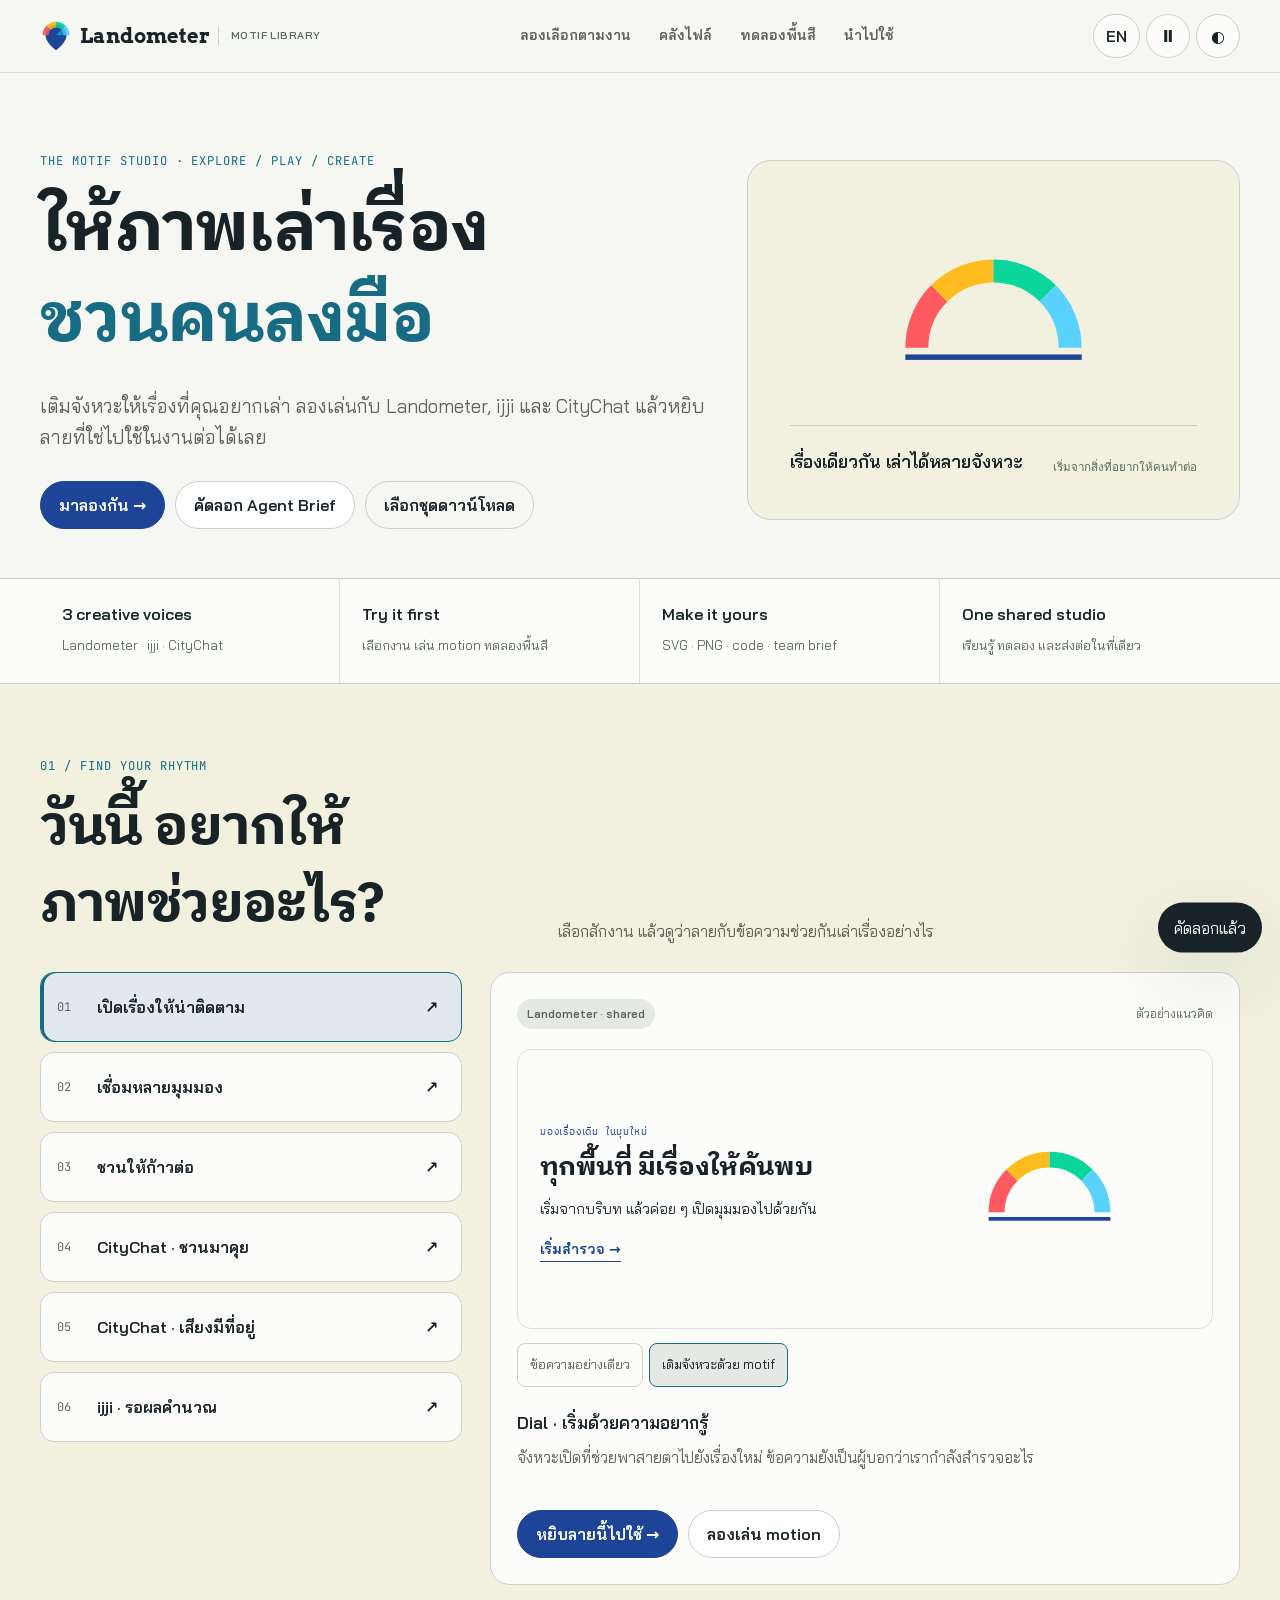
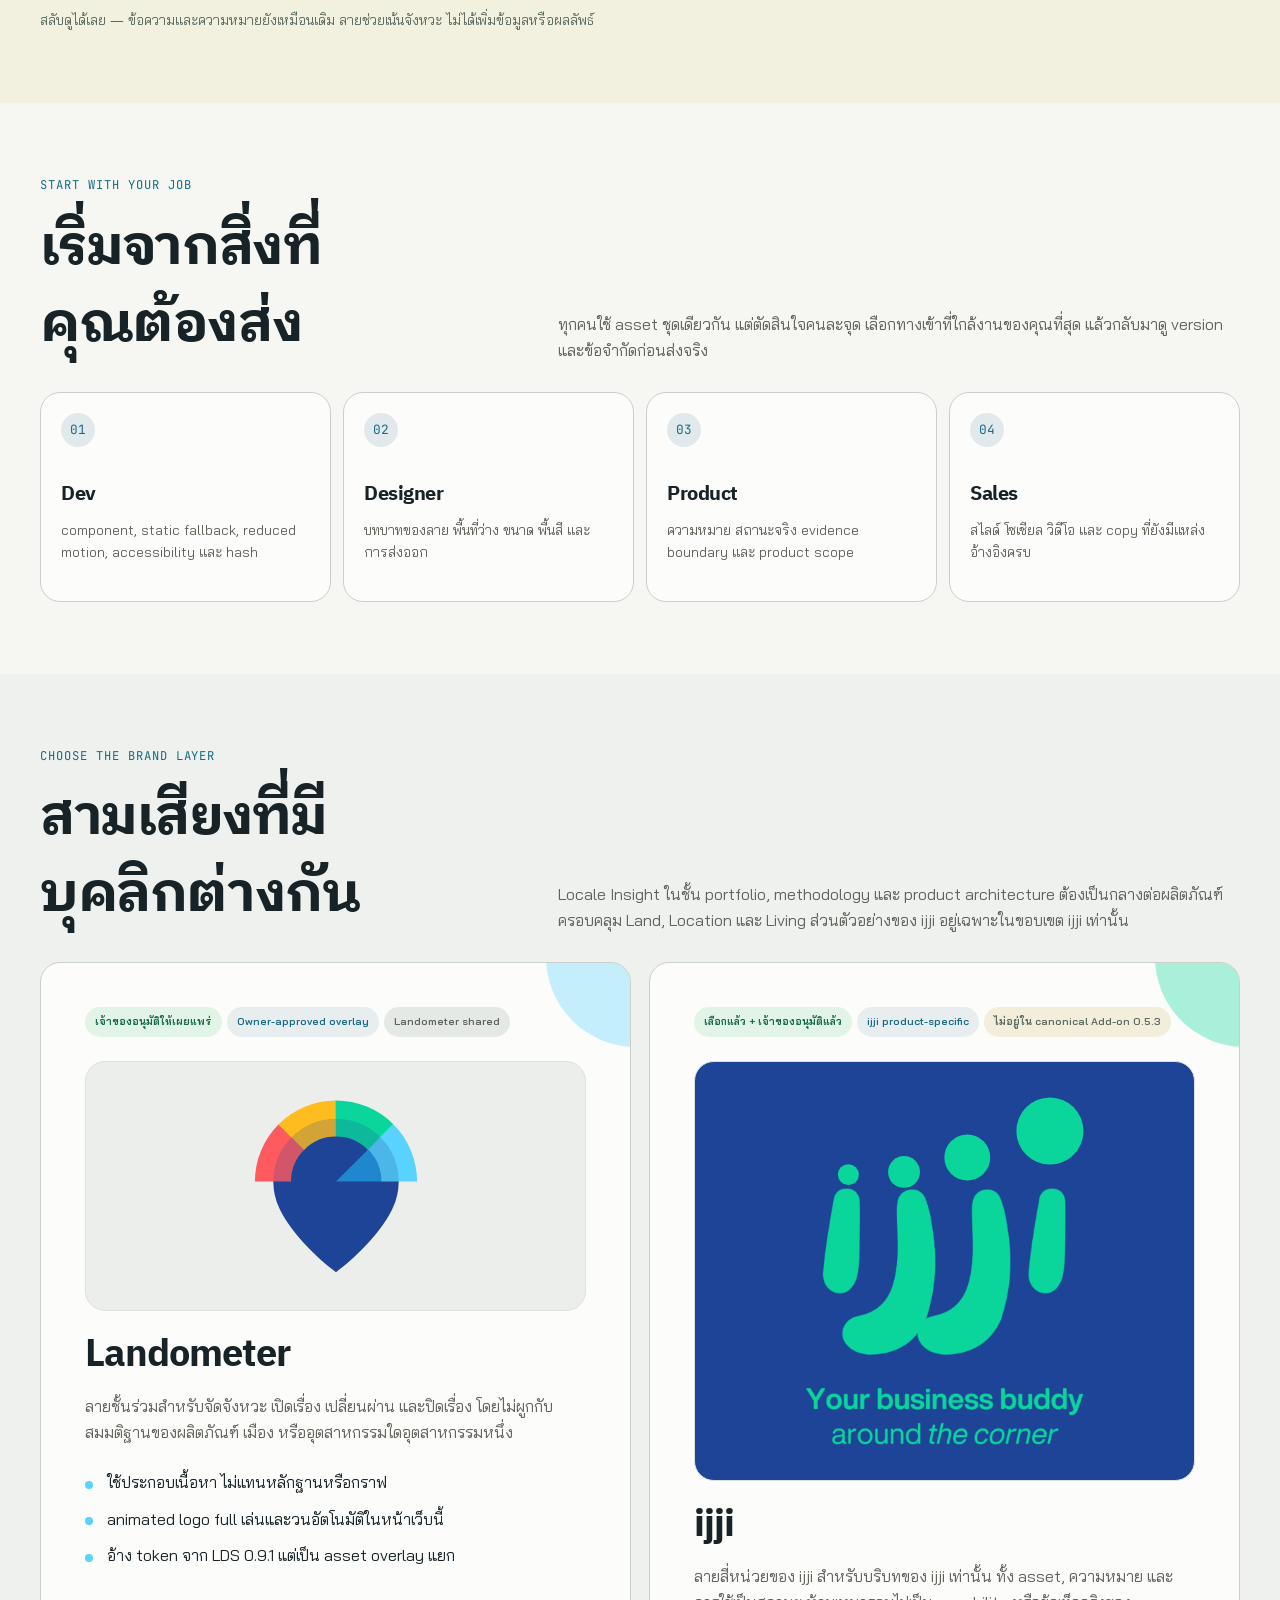
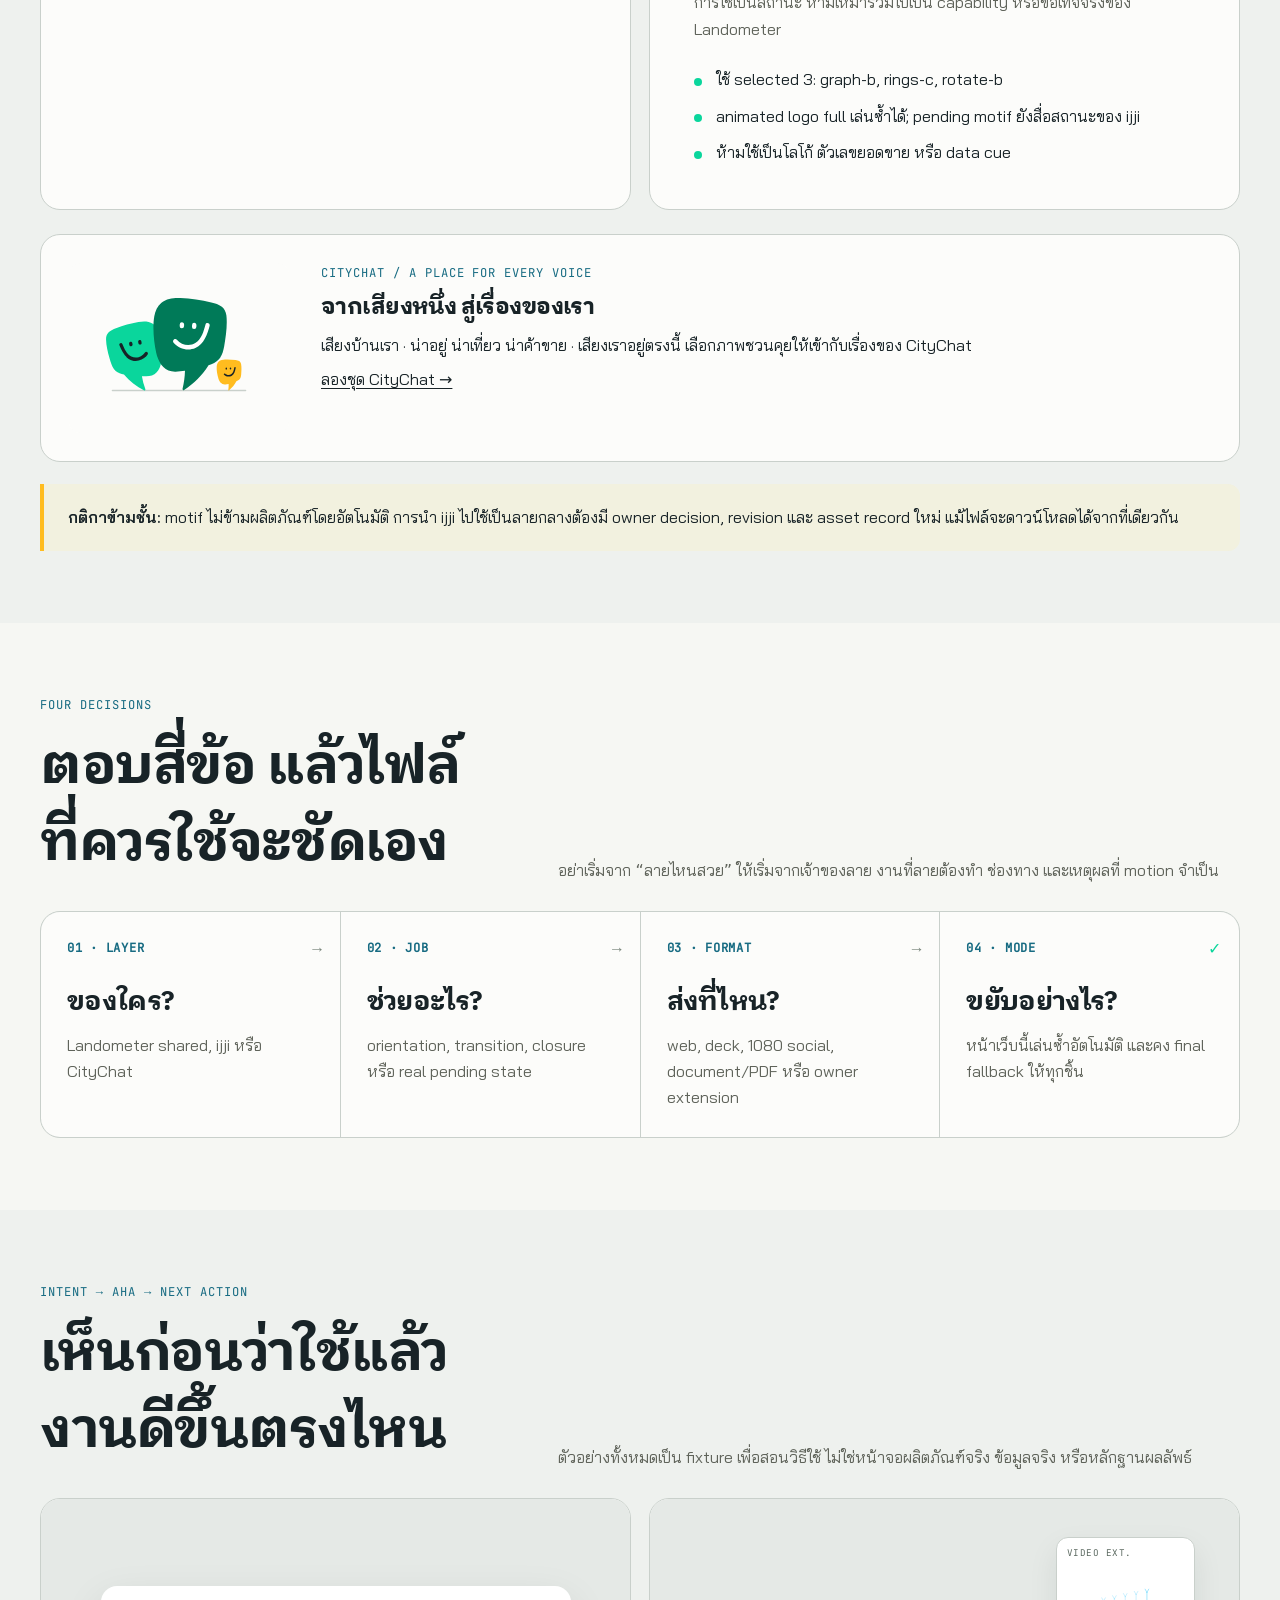
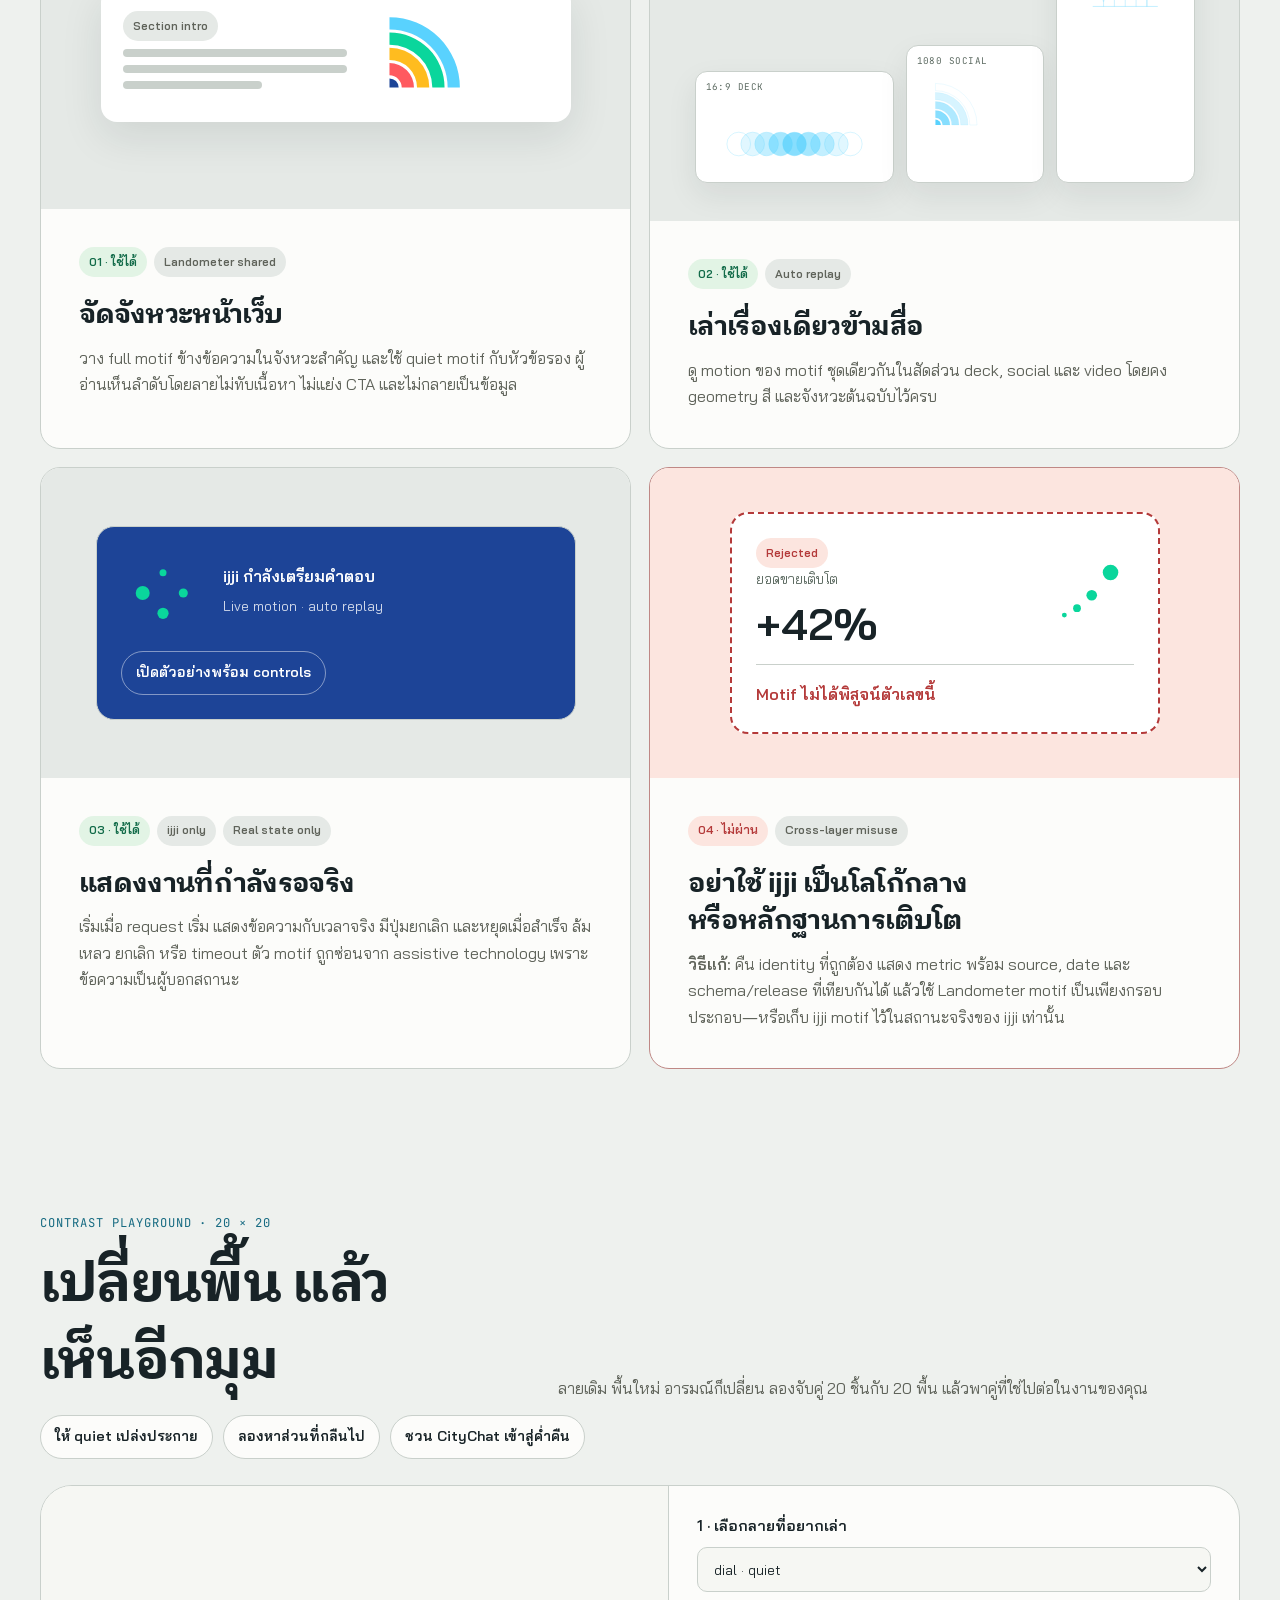
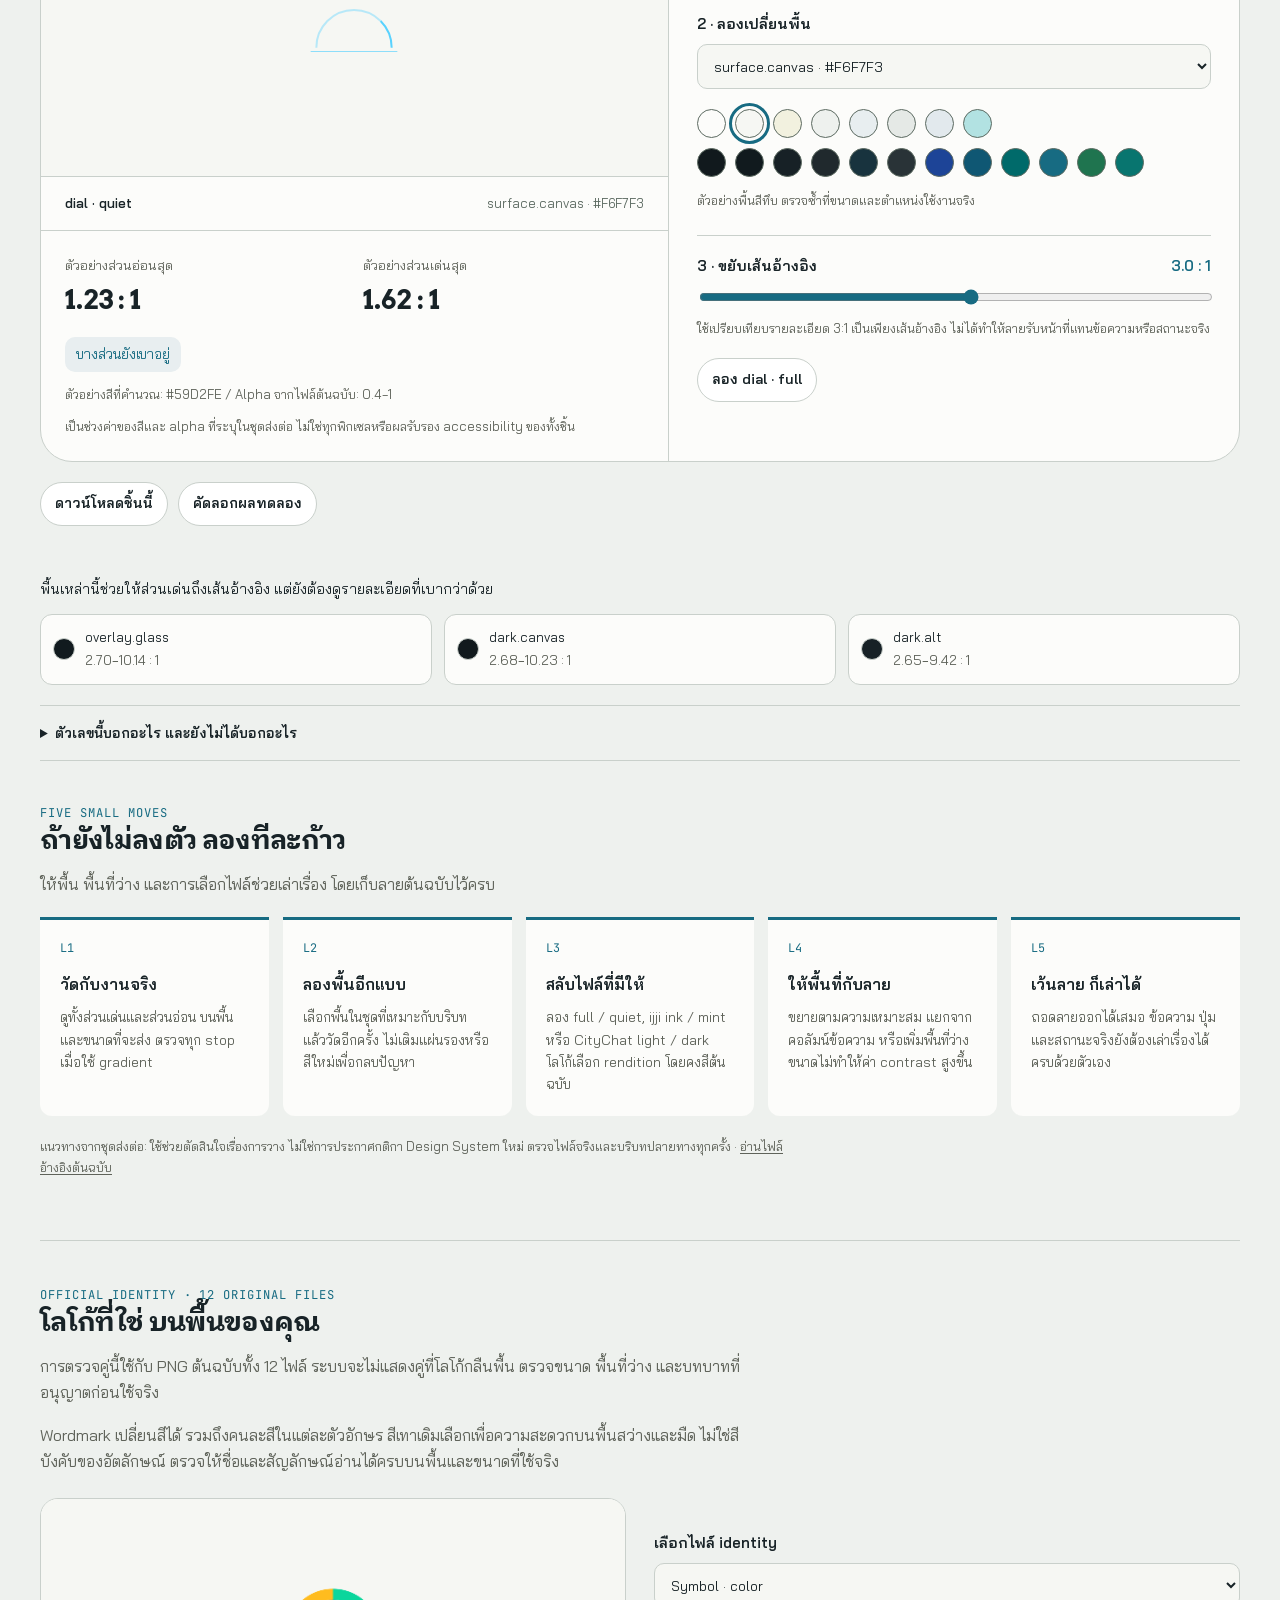
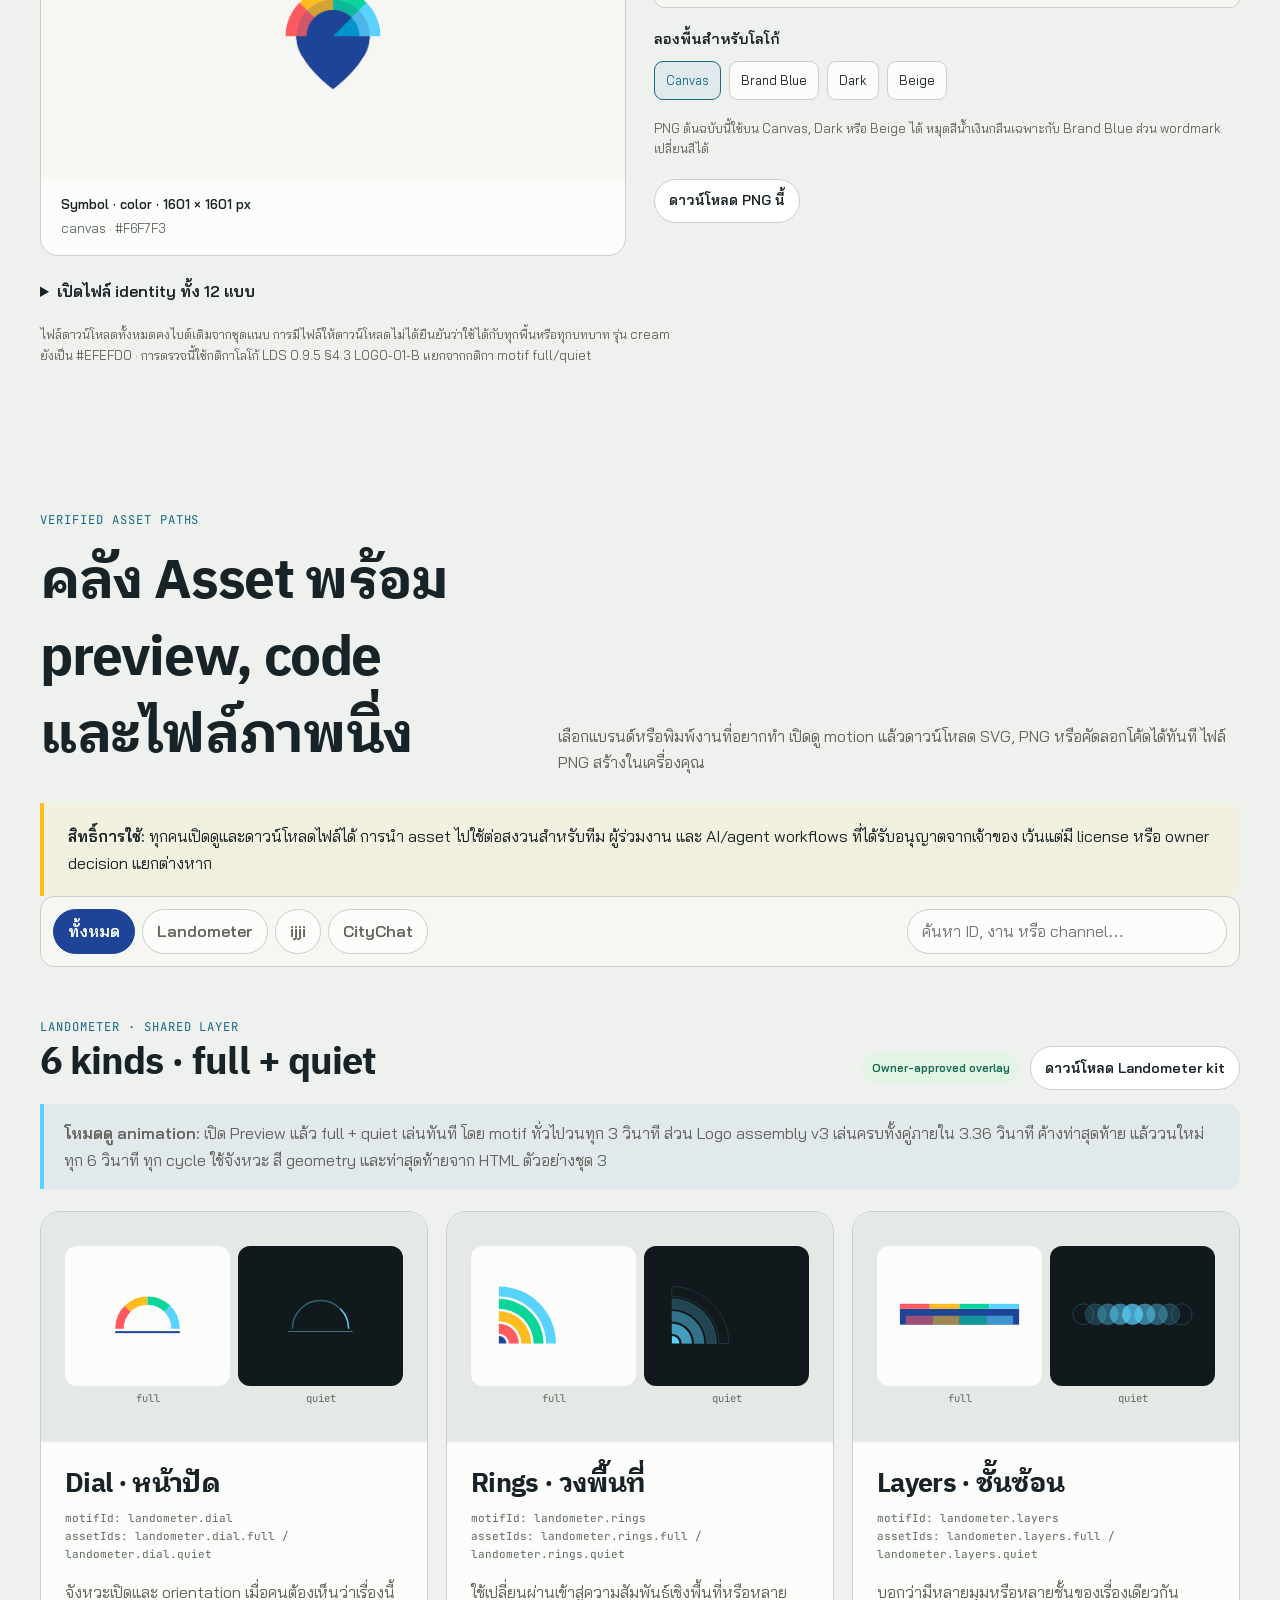
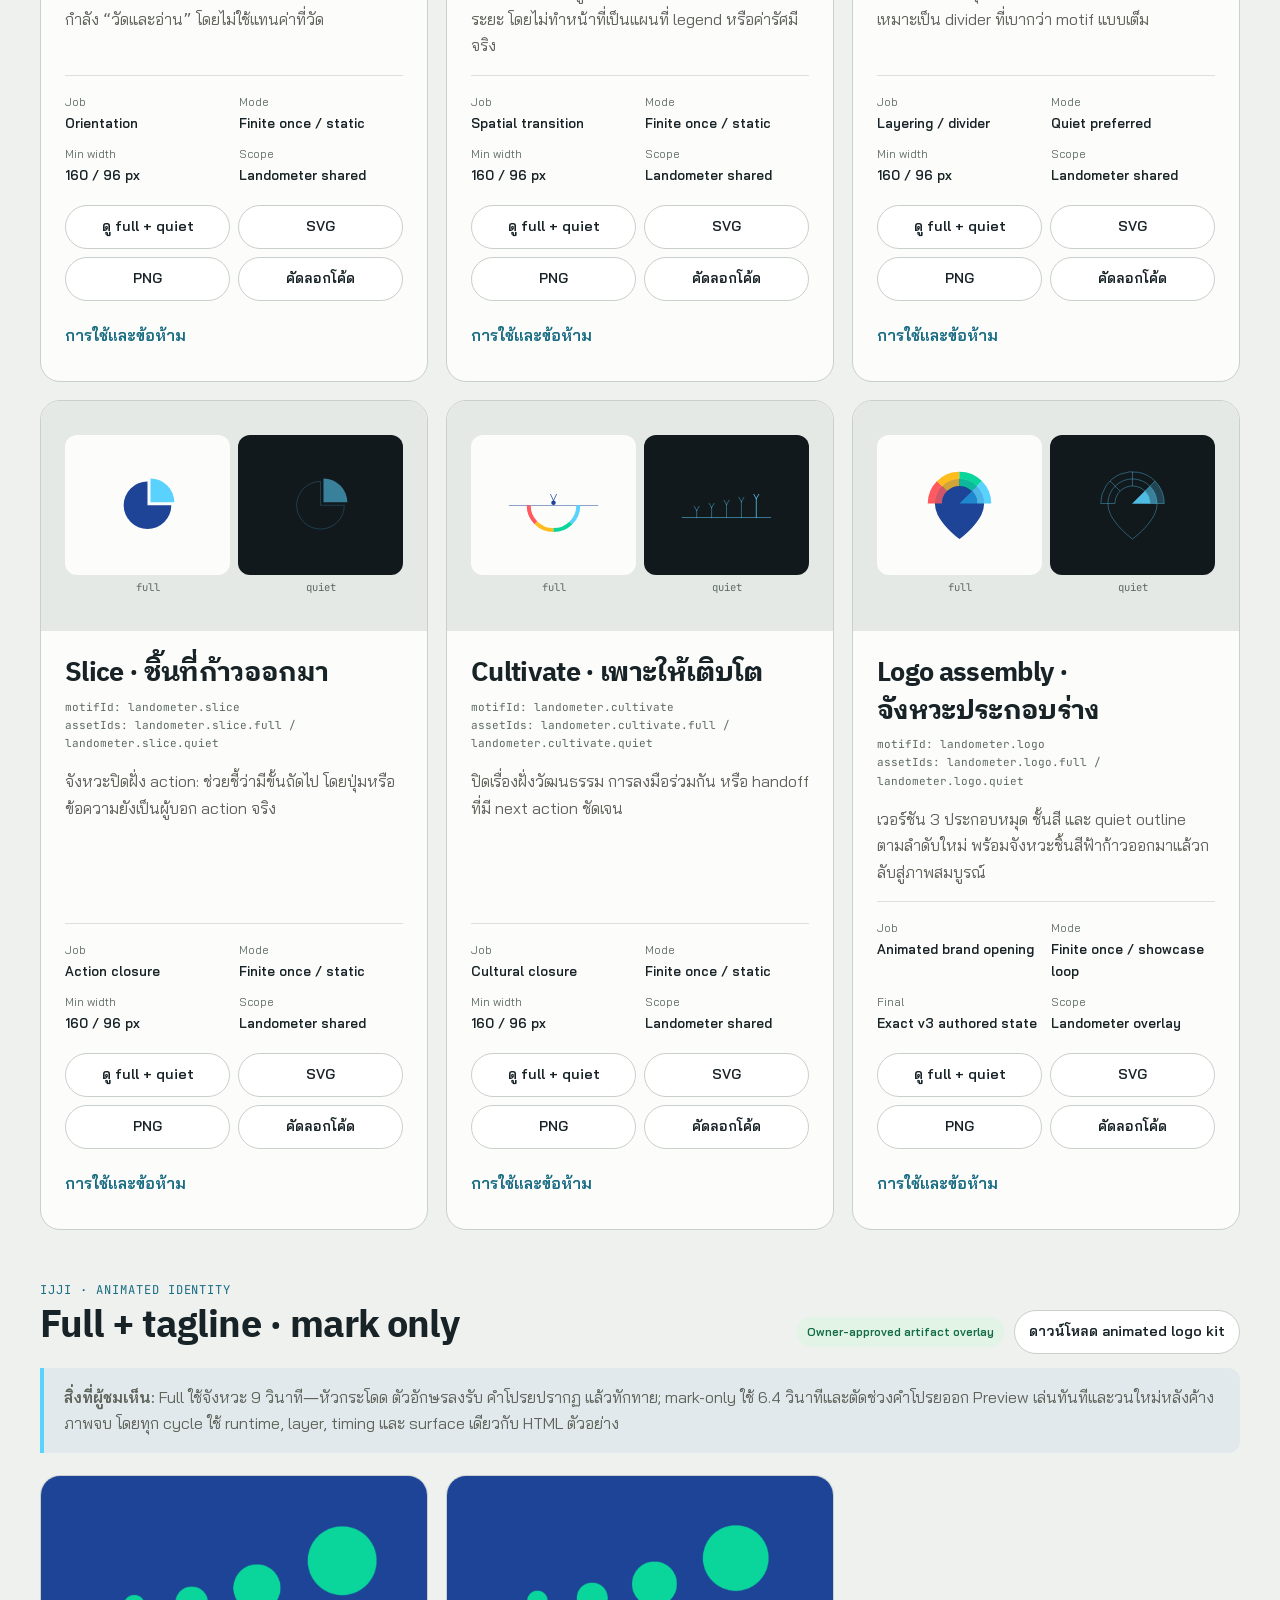
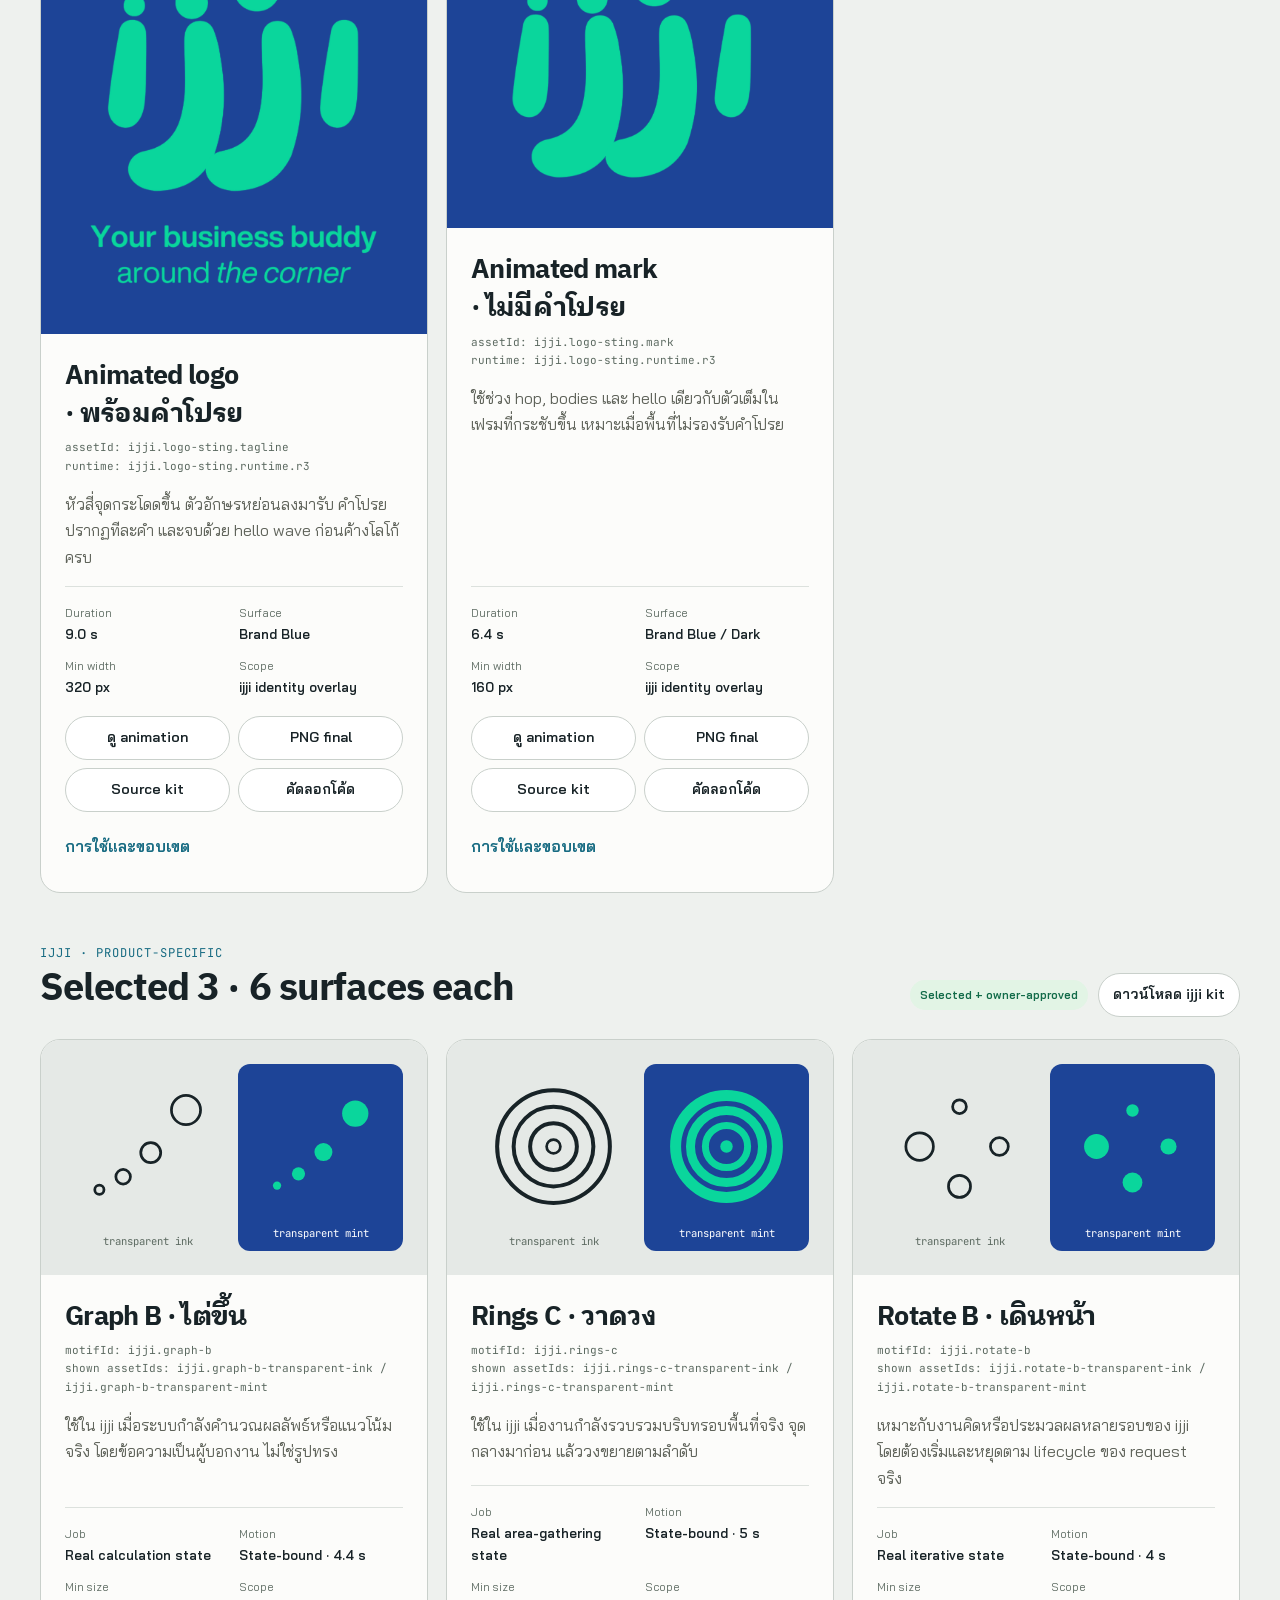
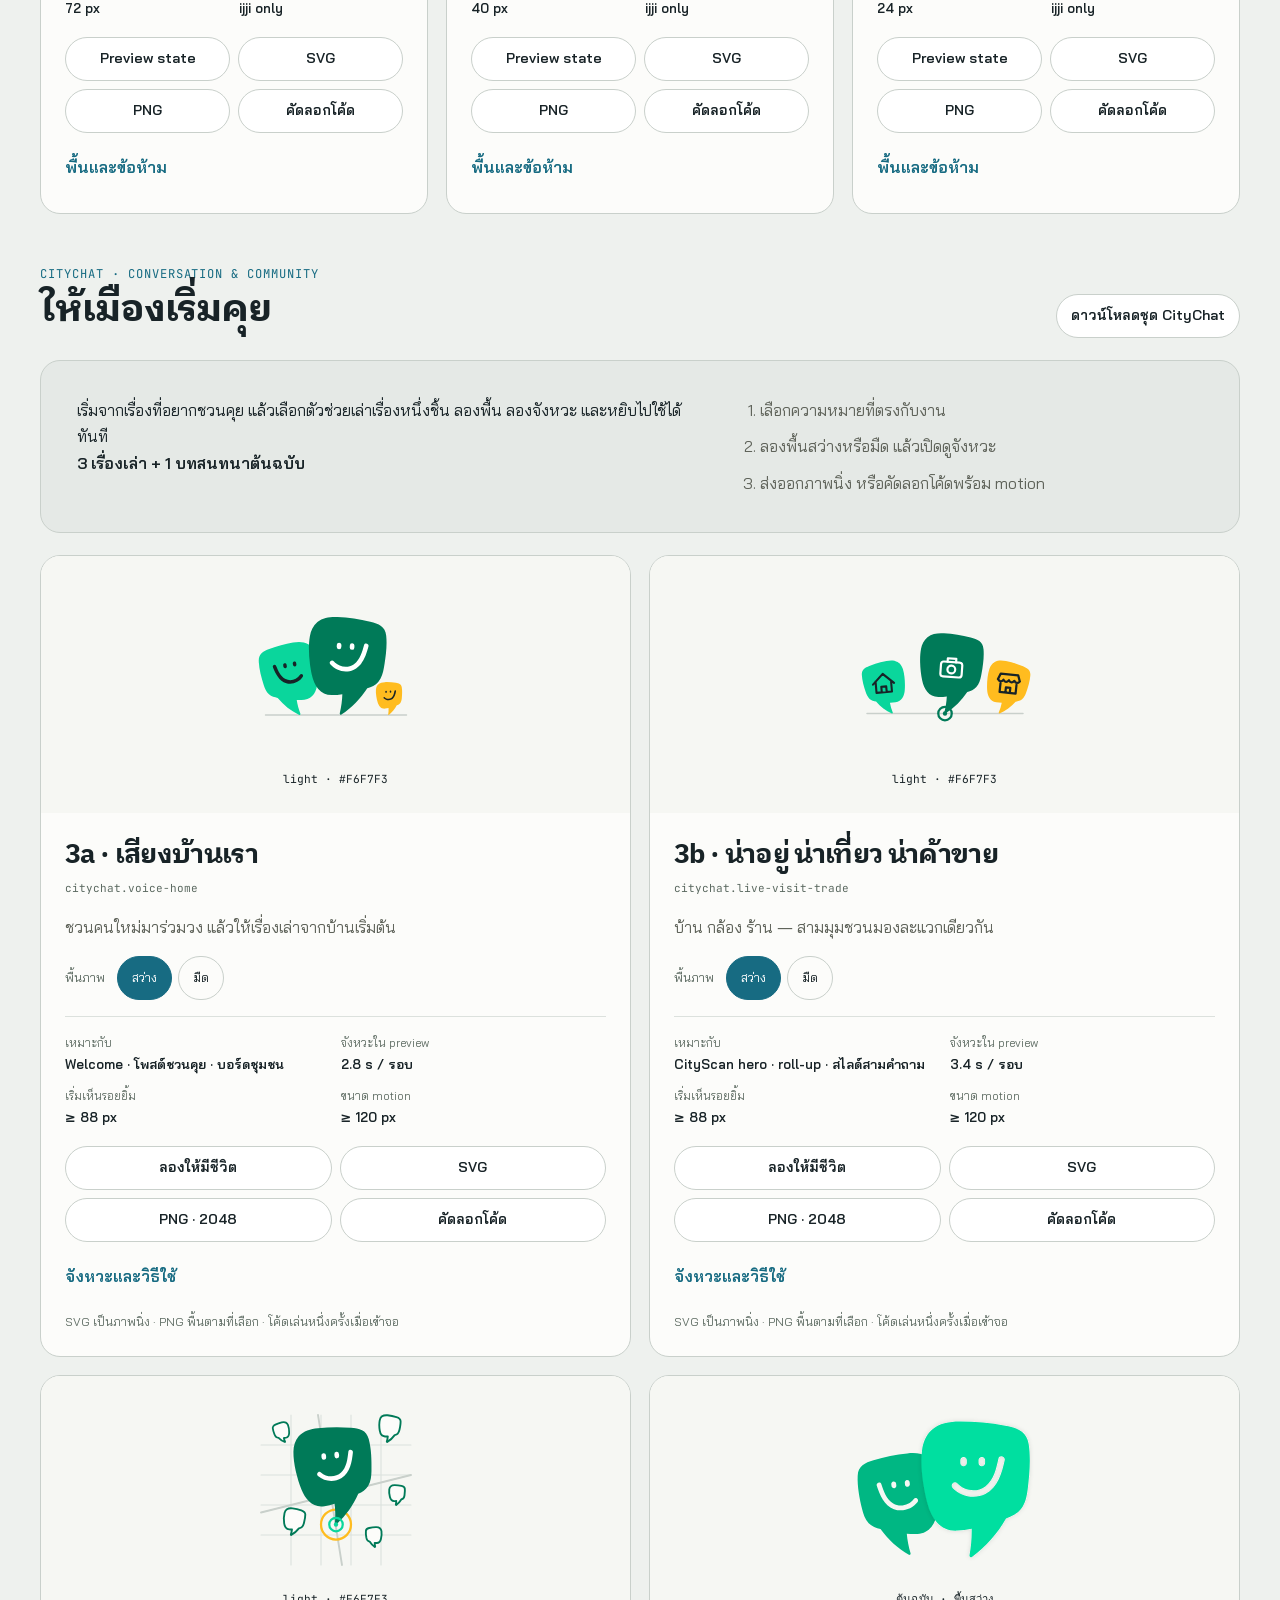
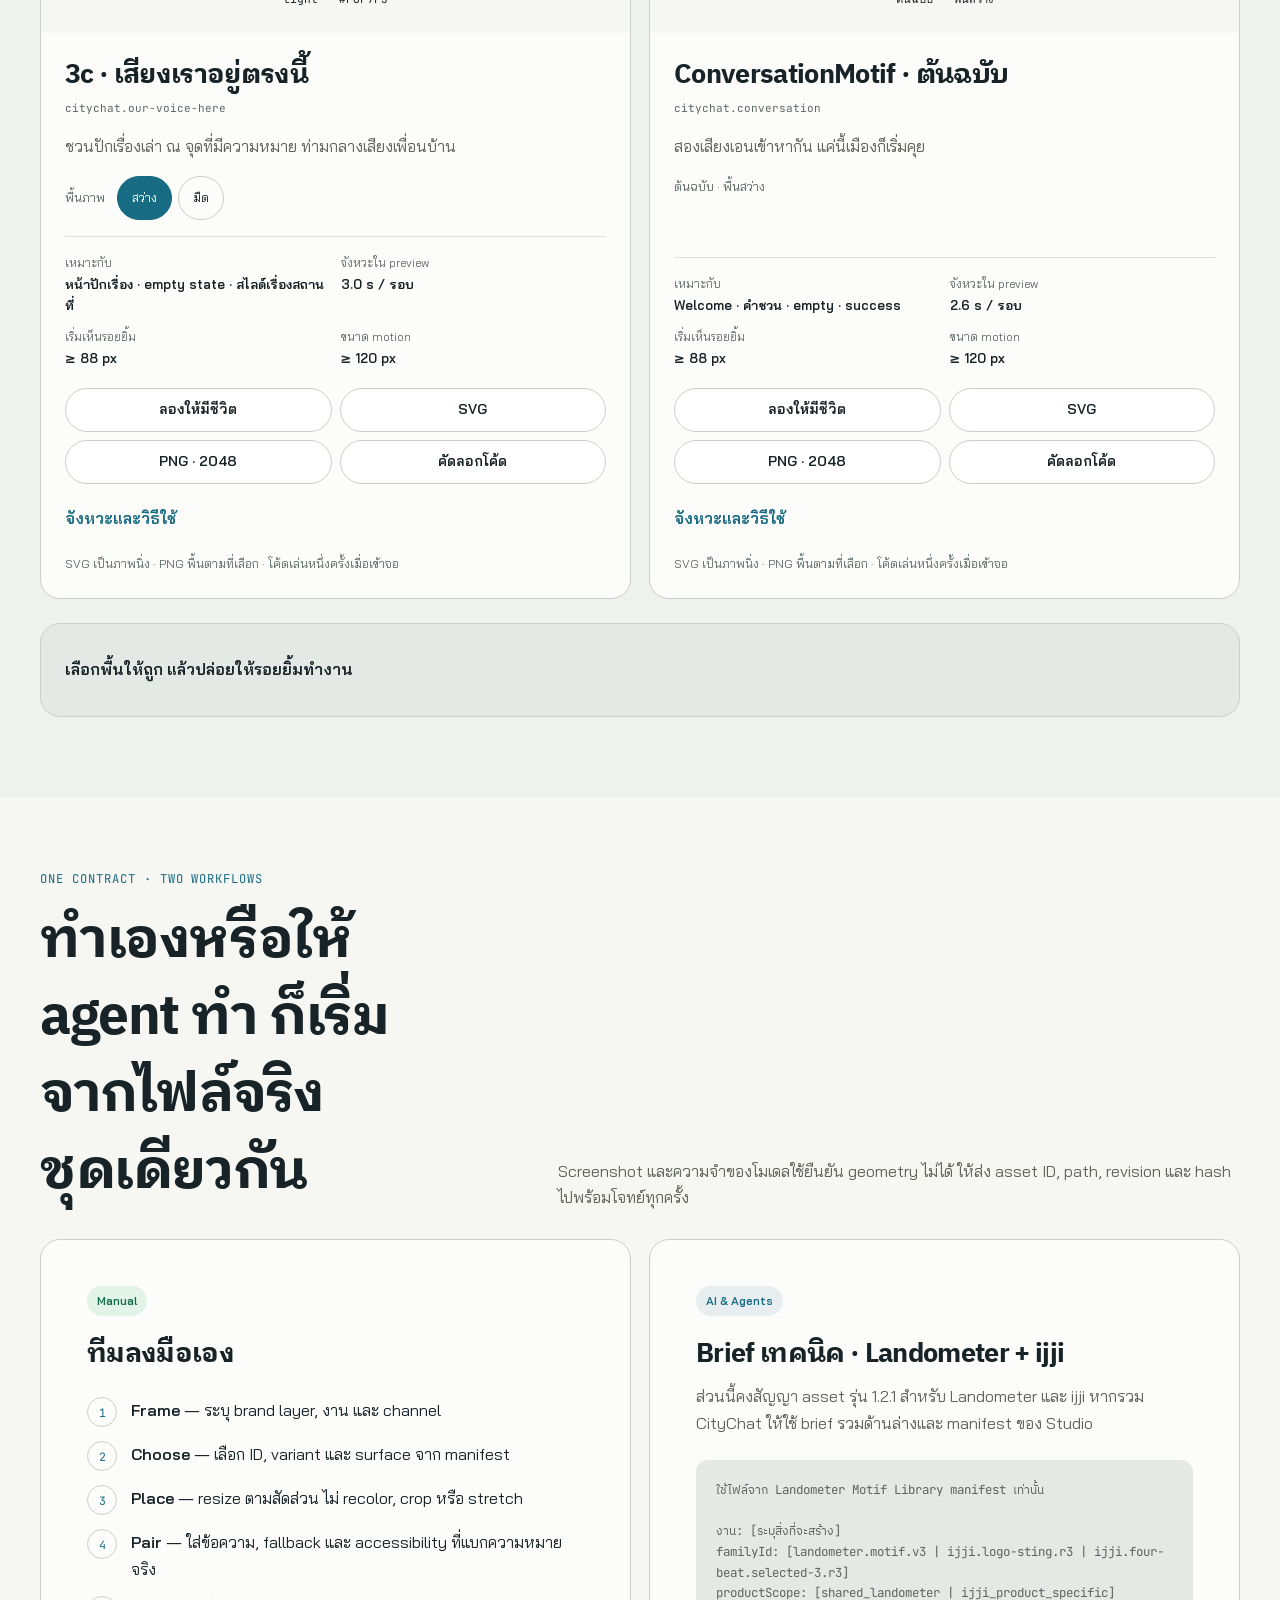
==== commit 450585d0: "Fix original identity file and surface pairing guidance" ====
--- a/index.html
+++ b/index.html
@@ -54,8 +54,8 @@
   <script src="studio.js?v=1.3.0" defer></script>
 <link rel="stylesheet" href="citychat.css?v=1.3.0">
 <script src="citychat.js?v=1.3.0" defer></script>
-<link rel="stylesheet" href="contrast-lab.css?v=1.3.0">
-<script src="contrast-lab.js?v=1.3.0" defer></script>
+<link rel="stylesheet" href="contrast-lab.css?v=identity-surface-20260930-dark">
+<script src="contrast-lab.js?v=identity-surface-20260930-dark" defer></script>
 </head>
 <body data-base="." data-locale="th">
   <a class="skip-link" href="#main">ข้ามไปเนื้อหาหลัก</a>
@@ -325,18 +325,18 @@
       <p class="cl-source-note">แนวทางจากชุดส่งต่อ: ใช้ช่วยตัดสินใจเรื่องการวาง ไม่ใช่การประกาศกติกา Design System ใหม่ ตรวจไฟล์จริงและบริบทปลายทางทุกครั้ง · <a href="motif-quiet-fallback.json" download>อ่านไฟล์อ้างอิงต้นฉบับ</a></p>
     </div>
     <div class="cl-identity" id="identity" aria-labelledby="identity-title" data-identity-selector>
-      <p class="eyebrow">Official identity · 12 original files</p><h3 id="identity-title">โลโก้ที่ใช่ บนพื้นของคุณ</h3><p class="subtle">เลือกจากไฟล์ identity ทั้ง 12 แบบ ลองพื้นสว่างและมืดก่อนหยิบไปใช้ใน navigation, co-branding หรือเอกสาร</p>
+      <p class="eyebrow">Official identity · 12 original files</p><h3 id="identity-title">โลโก้ที่ใช่ บนพื้นของคุณ</h3><p class="subtle">การตรวจคู่นี้ใช้กับ PNG ต้นฉบับทั้ง 12 ไฟล์ ระบบจะไม่แสดงคู่ที่โลโก้กลืนพื้น ตรวจขนาด พื้นที่ว่าง และบทบาทที่อนุญาตก่อนใช้จริง</p><p class="subtle" data-id-wordmark-policy>Wordmark เปลี่ยนสีได้ รวมถึงคนละสีในแต่ละตัวอักษร สีเทาเดิมเลือกเพื่อความสะดวกบนพื้นสว่างและมืด ไม่ใช่สีบังคับของอัตลักษณ์ ตรวจให้ชื่อและสัญลักษณ์อ่านได้ครบบนพื้นและขนาดที่ใช้จริง</p>
       <div class="cl-identity-grid">
-        <figure class="cl-identity-figure"><div class="cl-identity-preview" data-id-preview><img src="assets/identity/logo/landometer-symbol-color.png" alt="Landometer · Symbol color" width="180" height="180" data-id-image loading="lazy" decoding="async"></div><figcaption><strong data-id-caption>Symbol · color · 1601 × 1601 px</strong><span data-id-surface>canvas · #F6F7F3</span></figcaption></figure>
+        <figure class="cl-identity-figure"><div class="cl-identity-preview" data-id-preview><p class="cl-identity-rejection" data-id-rejection hidden></p><img src="assets/identity/logo/landometer-symbol-color.png" alt="Landometer · Symbol color" width="180" height="180" data-id-image loading="lazy" decoding="async"></div><figcaption><strong data-id-caption>Symbol · color · 1601 × 1601 px</strong><span data-id-surface>canvas · #F6F7F3</span></figcaption></figure>
         <div class="cl-identity-controls">
           <div data-cl-enhanced hidden><label for="cl-identity-file">เลือกไฟล์ identity</label><select id="cl-identity-file" data-id-file></select><fieldset class="cl-identity-bg"><legend>ลองพื้นสำหรับโลโก้</legend><div><button type="button" data-id-bg="canvas" aria-pressed="true">Canvas</button><button type="button" data-id-bg="brand.blue" aria-pressed="false">Brand Blue</button><button type="button" data-id-bg="dark.canvas" aria-pressed="false">Dark</button><button type="button" data-id-bg="brand.beige" aria-pressed="false">Beige</button></div></fieldset></div>
-          <p class="cl-note" data-id-guidance>เริ่มที่พื้นสว่าง ฐานสีน้ำเงินอาจกลืนกับ Brand Blue คงทุกสีตามไฟล์เดิม</p>
+          <p class="cl-note" data-id-guidance>PNG ต้นฉบับนี้ใช้บน Canvas, Dark หรือ Beige ได้ หมุดสีน้ำเงินกลืนเฉพาะกับ Brand Blue ส่วน wordmark เปลี่ยนสีได้</p>
           <div class="cl-actions"><a class="button button-small" href="assets/identity/logo/landometer-symbol-color.png" download data-id-download>ดาวน์โหลด PNG นี้</a><button class="button button-small" type="button" data-id-match data-cl-enhanced hidden>ลองพื้นที่เหมาะกับรุ่นนี้</button></div>
           <p class="visually-hidden" role="status" aria-live="polite" data-id-status></p>
         </div>
       </div>
       <details class="cl-download-all"><summary>เปิดไฟล์ identity ทั้ง 12 แบบ</summary><ul><li><a href="assets/identity/logo/landometer-symbol-color.png" download>Symbol · color</a></li><li><a href="assets/identity/logo/landometer-symbol-white.png" download>Symbol · white</a></li><li><a href="assets/identity/logo/landometer-symbol-cream.png" download>Symbol · cream</a></li><li><a href="assets/identity/logo/landometer-symbol-gray.png" download>Symbol · gray</a></li><li><a href="assets/identity/logo/landometer-symbol-mono.png" download>Symbol · mono</a></li><li><a href="assets/identity/logo/landometer-symbol-outline-white.png" download>Symbol · outline white</a></li><li><a href="assets/identity/logo/landometer-symbol-outline-cream.png" download>Symbol · outline cream</a></li><li><a href="assets/identity/logo/landometer-symbol-white-square.png" download>Symbol · white square</a></li><li><a href="assets/identity/logo/landometer-symbol-192.png" download>Symbol · 192 px</a></li><li><a href="assets/identity/logo/landometer-lockup-banner.png" download>Lockup · banner</a></li><li><a href="assets/identity/logo/landometer-lockup-color.png" download>Lockup · color master</a></li><li><a href="assets/identity/logo/Landometer-Logo-TransparentBG.png" download>Logo · transparent master</a></li></ul></details>
-      <p class="cl-source-note">ทุกไฟล์คงไบต์เดิมจากชุดแนบ รุ่น cream ยังเป็น #EFEFD0 และรุ่น gray ไม่ได้ชัดบนทุกพื้น เปลี่ยน rendition หรือพื้นที่แวดล้อมตามงานจริง</p>
+      <p class="cl-source-note">ไฟล์ดาวน์โหลดทั้งหมดคงไบต์เดิมจากชุดแนบ การมีไฟล์ให้ดาวน์โหลดไม่ได้ยืนยันว่าใช้ได้กับทุกพื้นหรือทุกบทบาท รุ่น cream ยังเป็น #EFEFD0 · การตรวจนี้ใช้กติกาโลโก้ LDS 0.9.5 §4.3 LOGO-01-B แยกจากกติกา motif full/quiet</p>
     </div>
   </div>
 </section>
--- a/contrast-lab.css
+++ b/contrast-lab.css
@@ -61,6 +61,8 @@
 .cl-identity-grid { display: grid; grid-template-columns: minmax(0, 1fr) minmax(0, 1fr); gap: 28px; margin-top: 24px; align-items: stretch; }
 .cl-identity-figure { margin: 0; min-width: 0; background: var(--surface); border: 1px solid var(--line); border-radius: 18px; overflow: hidden; }
 .cl-identity-preview { min-height: 280px; display: grid; place-items: center; padding: 32px; background: #F6F7F3; }
+.cl-identity [hidden] { display: none !important; }
+.cl-identity-rejection { max-width: 28ch; margin: 0; padding: 16px 20px; text-align: center; font-weight: 600; color: var(--ink); background: var(--surface); border: 1px solid var(--line); border-radius: 10px; }
 .cl-identity-preview img { width: 180px; max-width: 100%; height: auto; max-height: 215px; object-fit: contain; }
 .cl-identity-figure figcaption { padding: 15px 20px; font-size: .8rem; }
 .cl-identity-figure figcaption span { display: block; color: var(--meta); margin-top: 3px; }
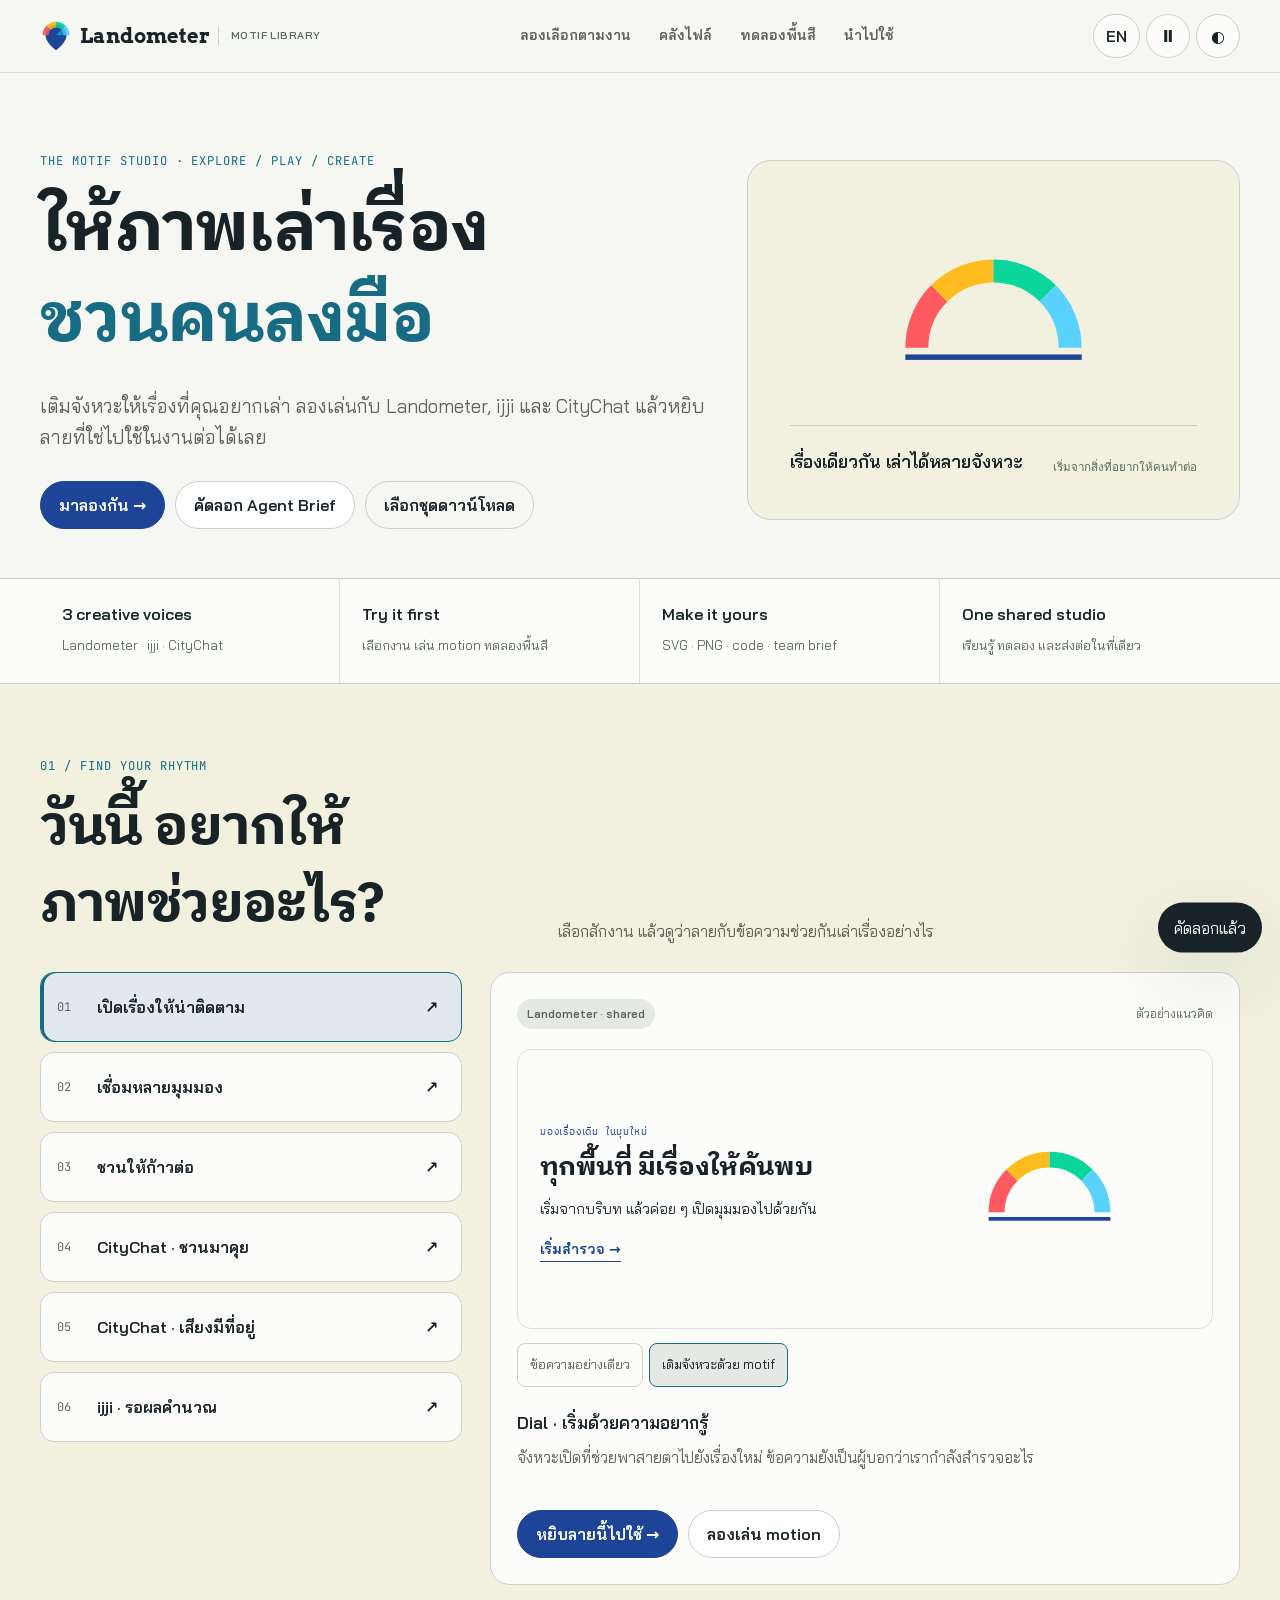
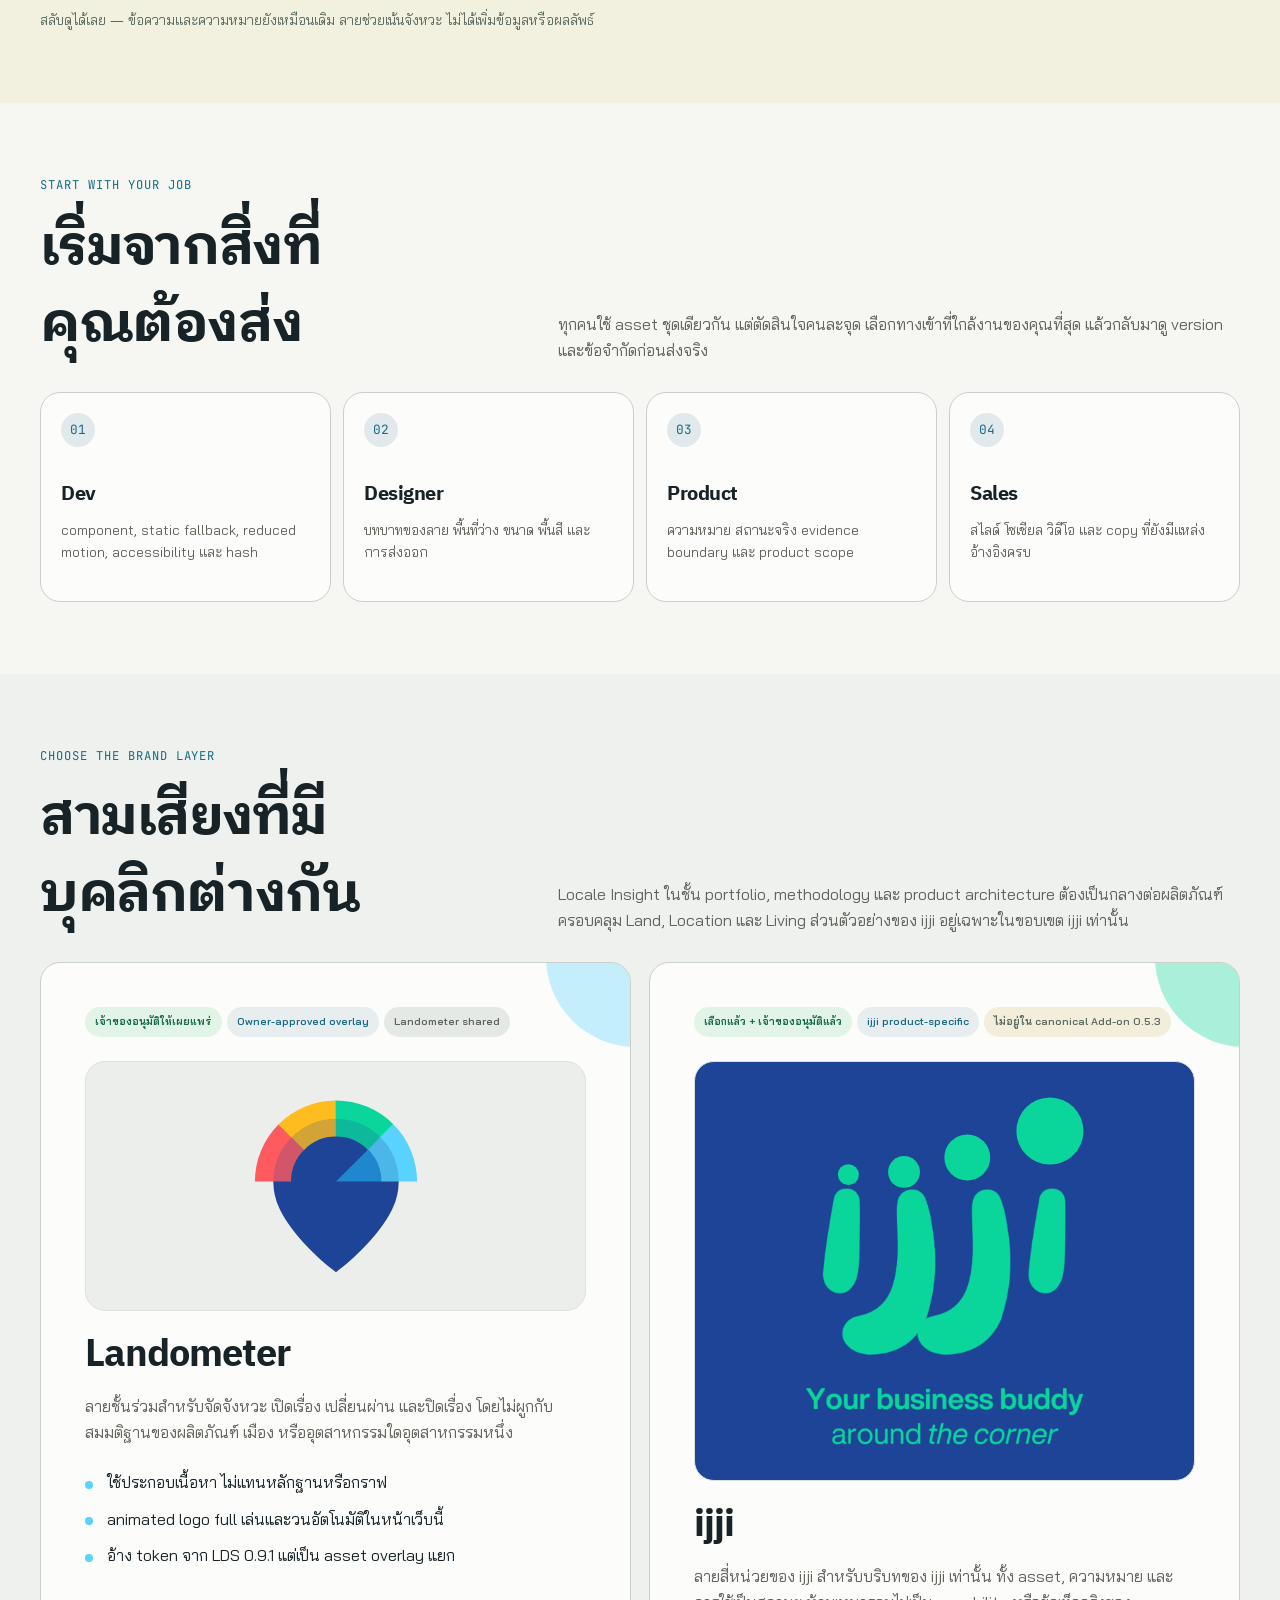
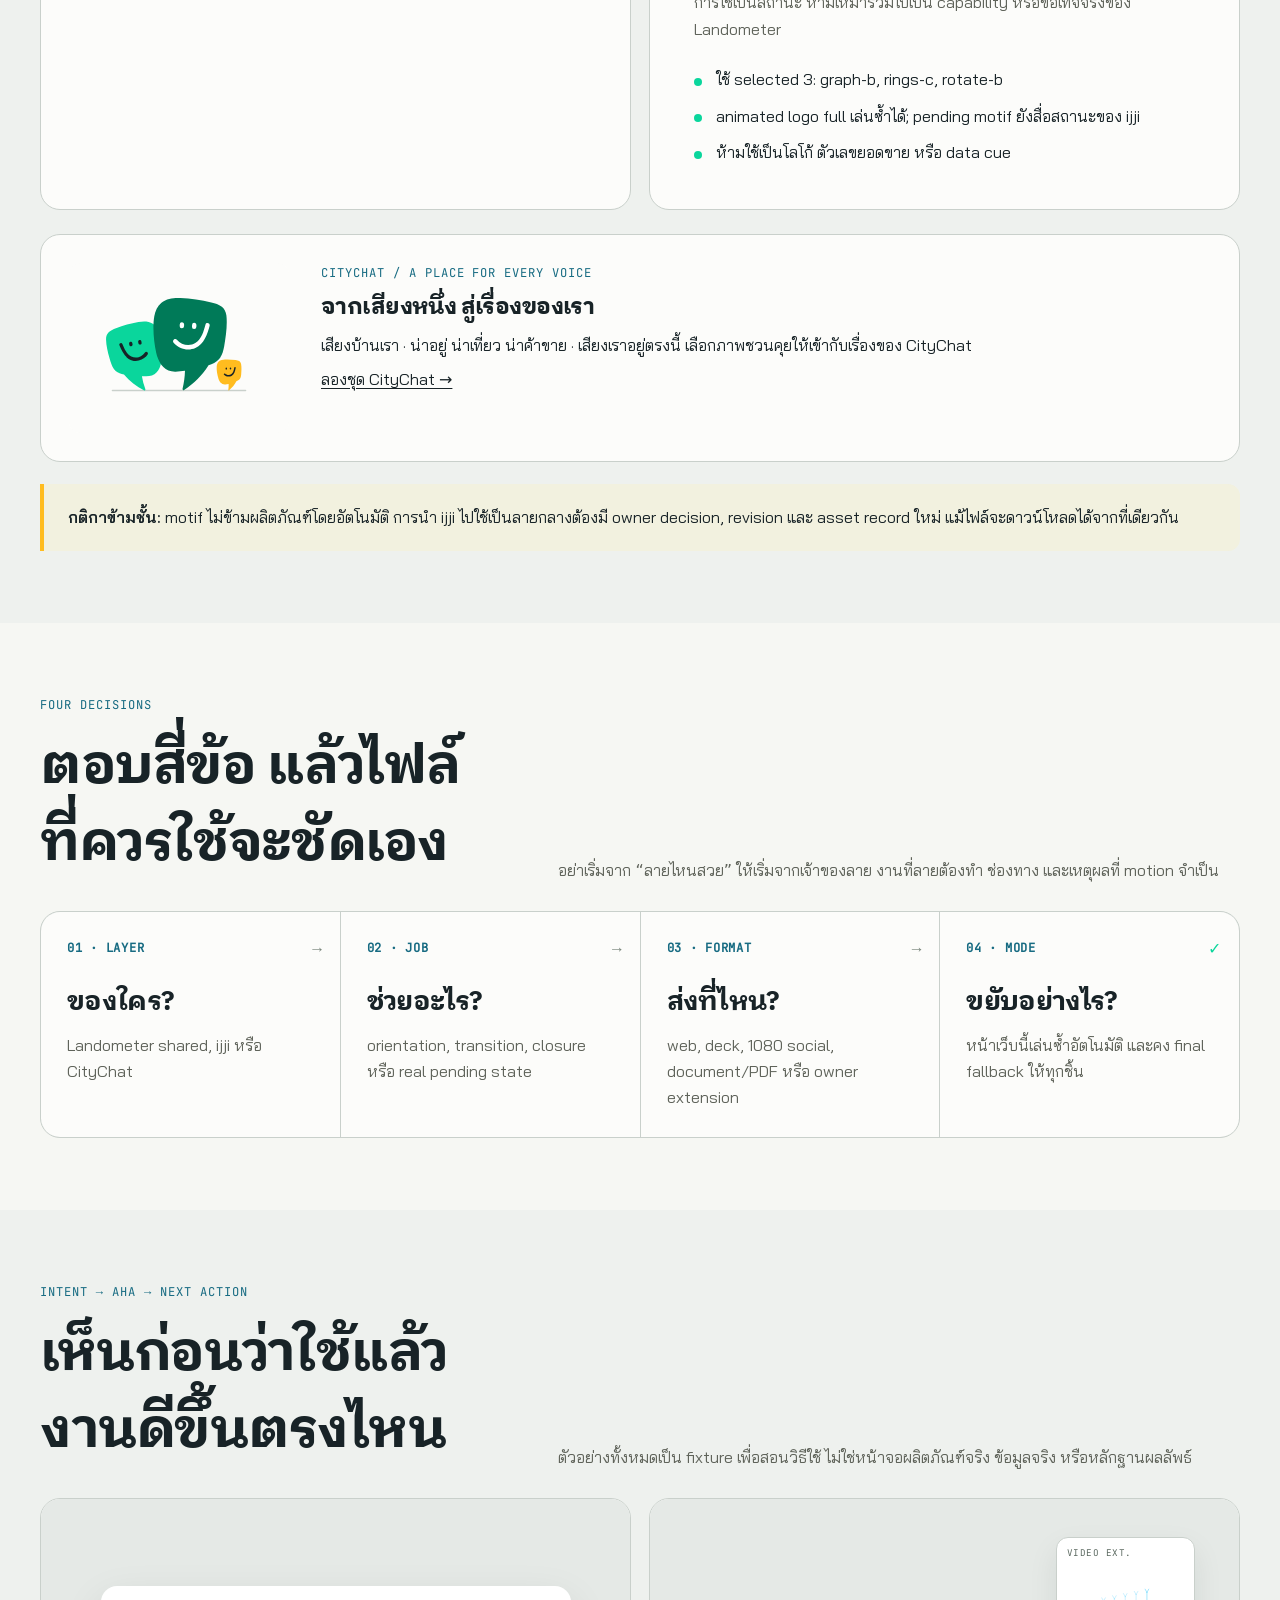
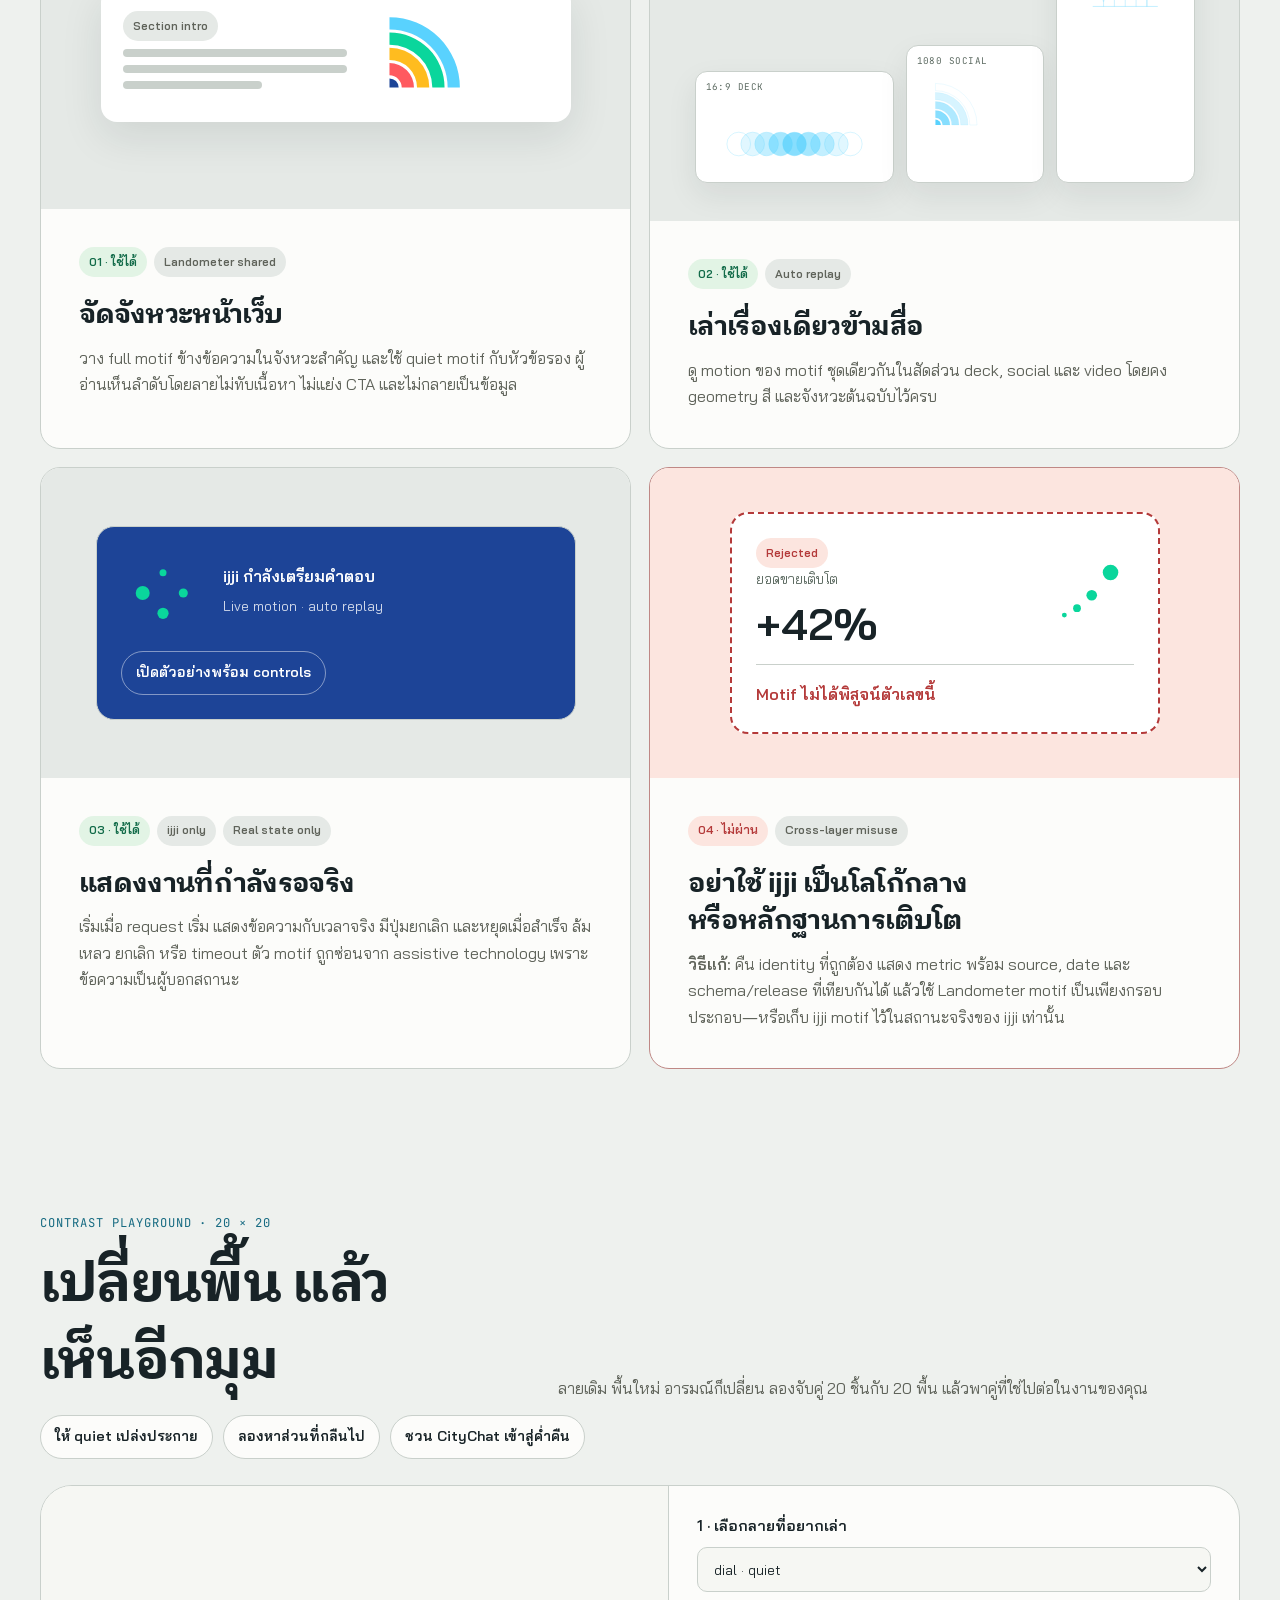
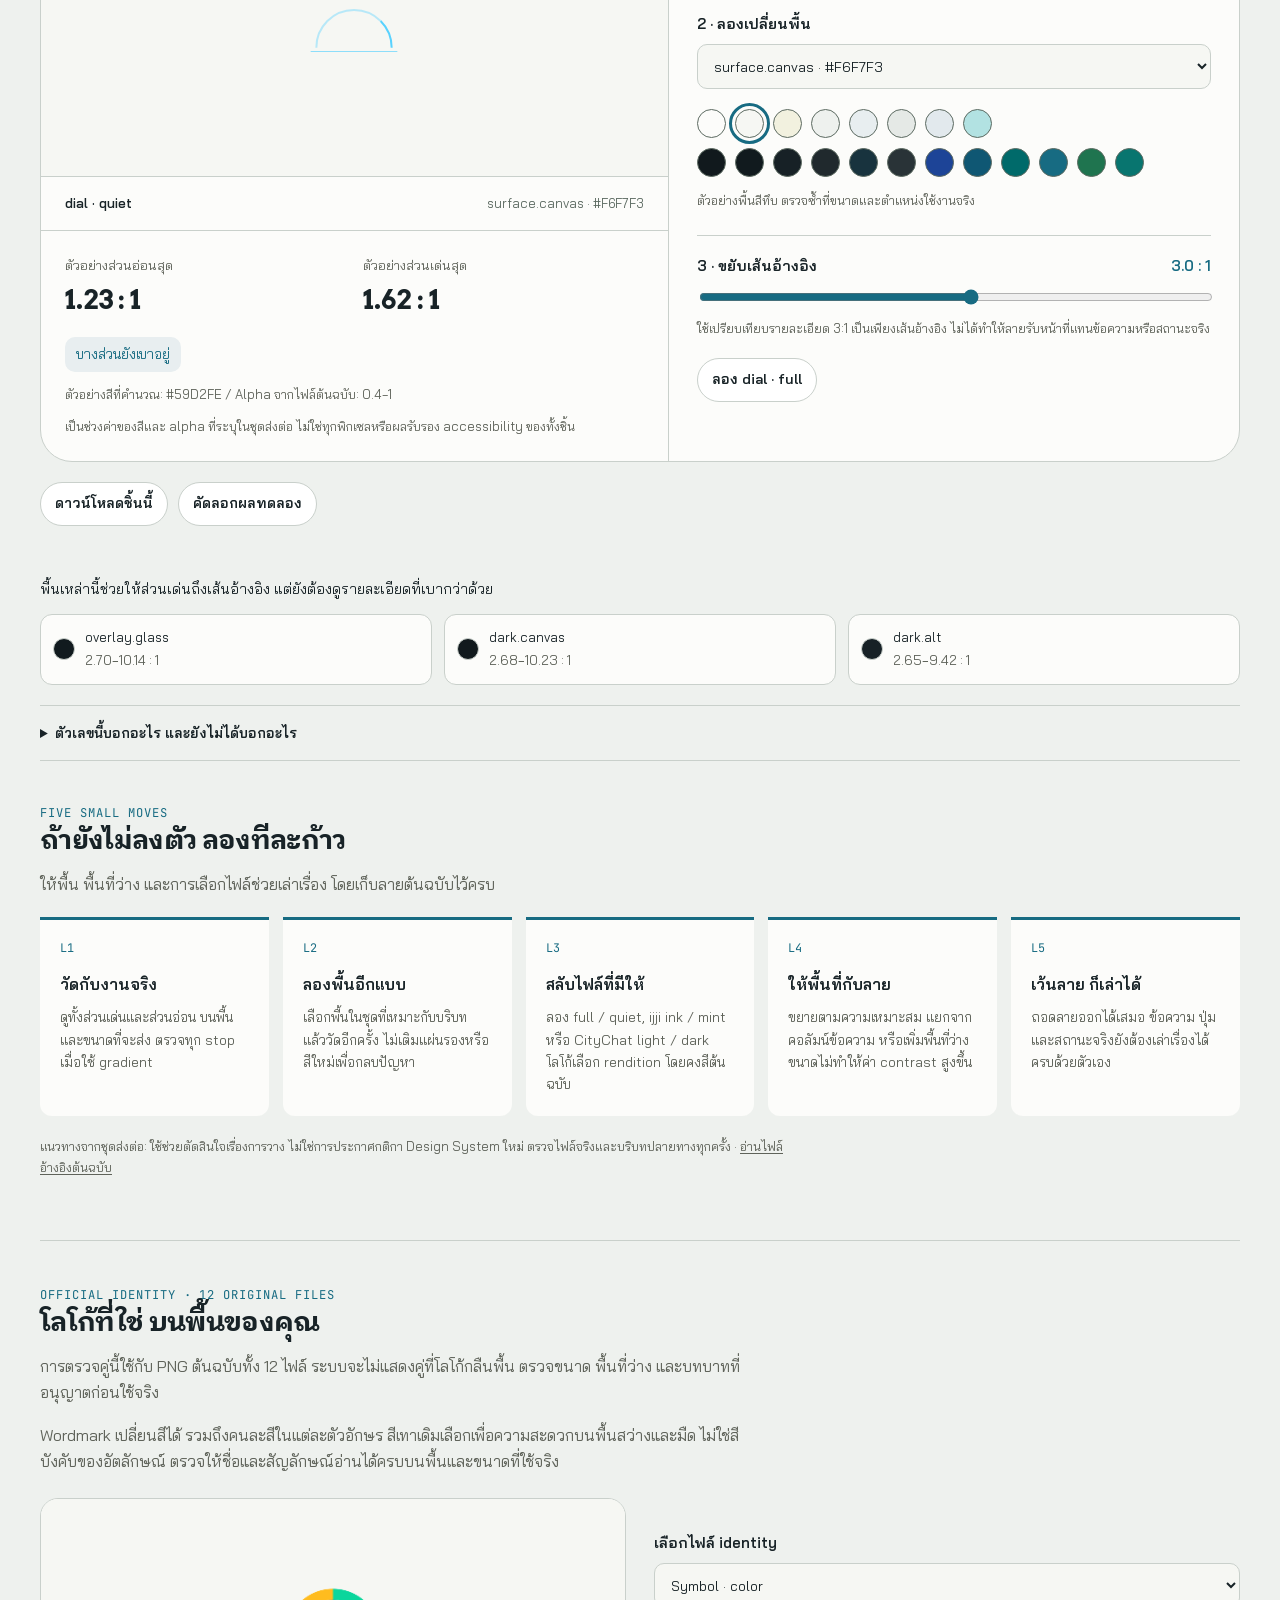
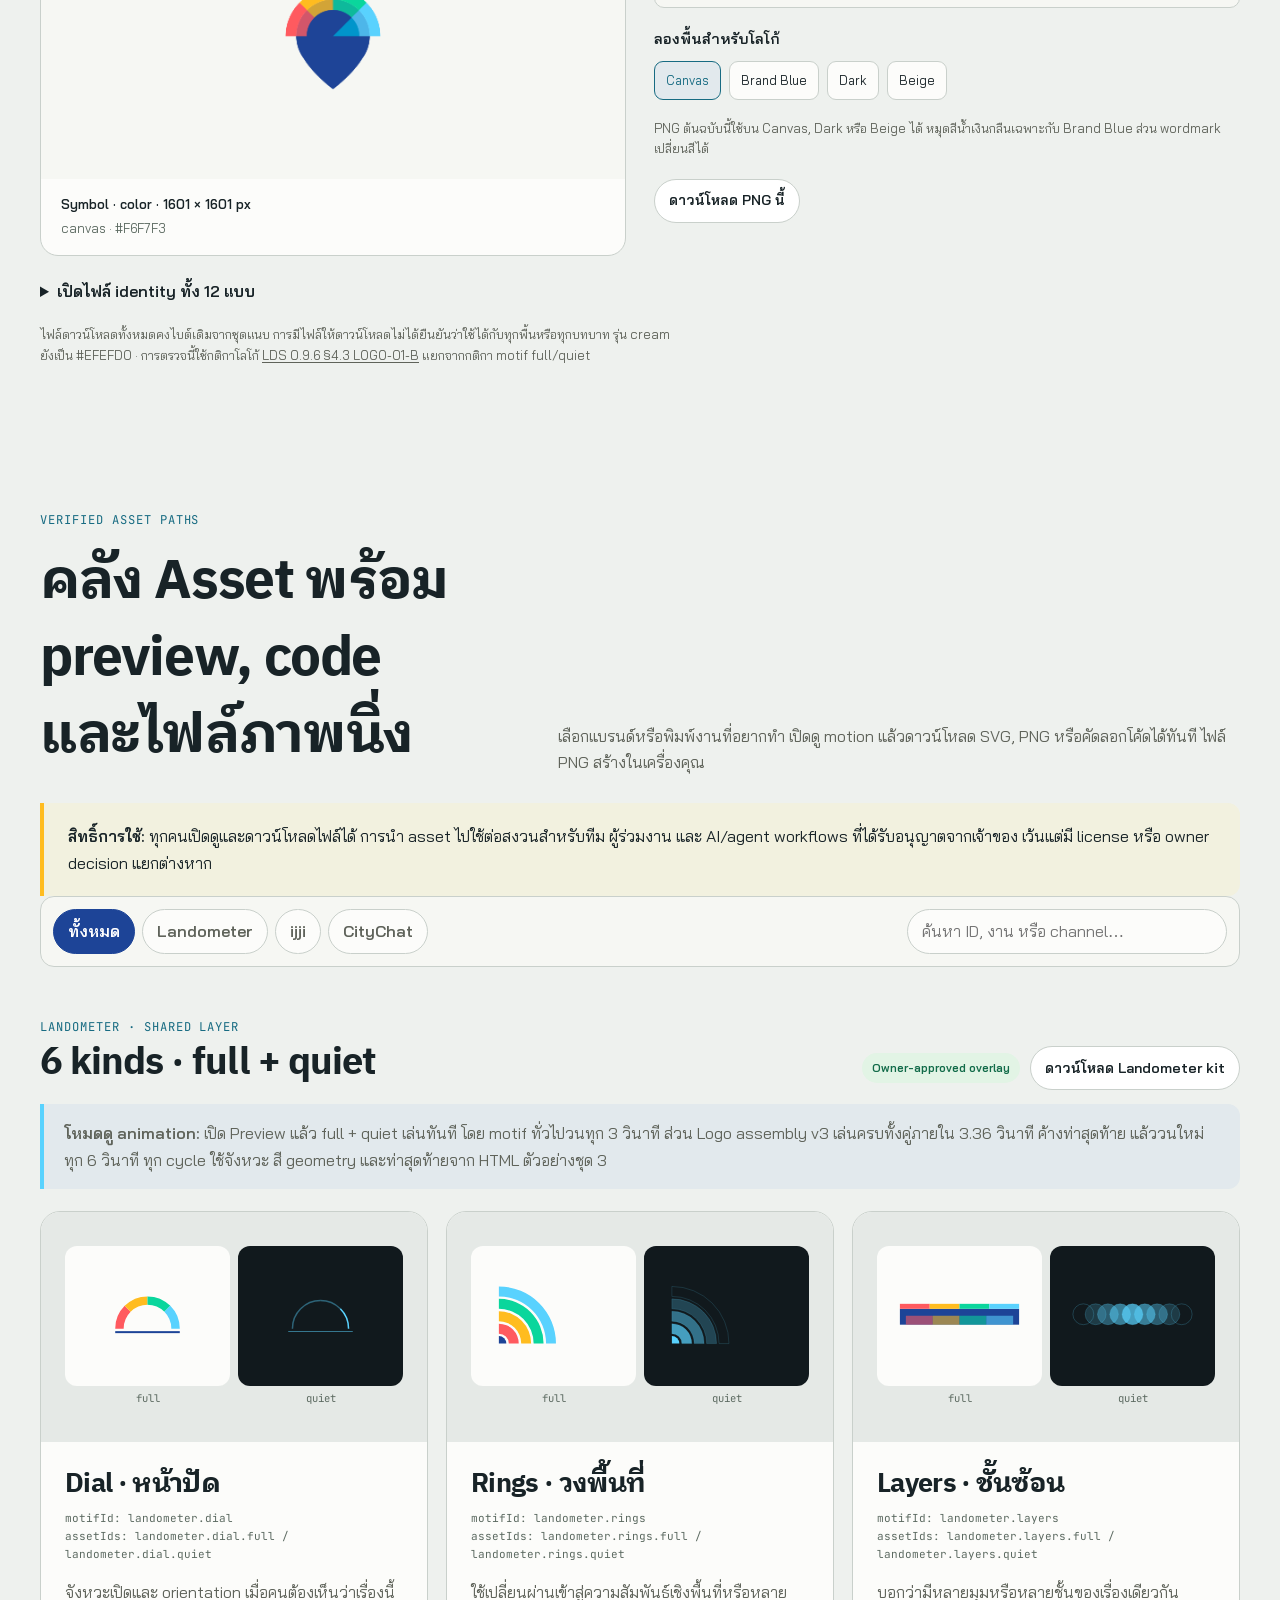
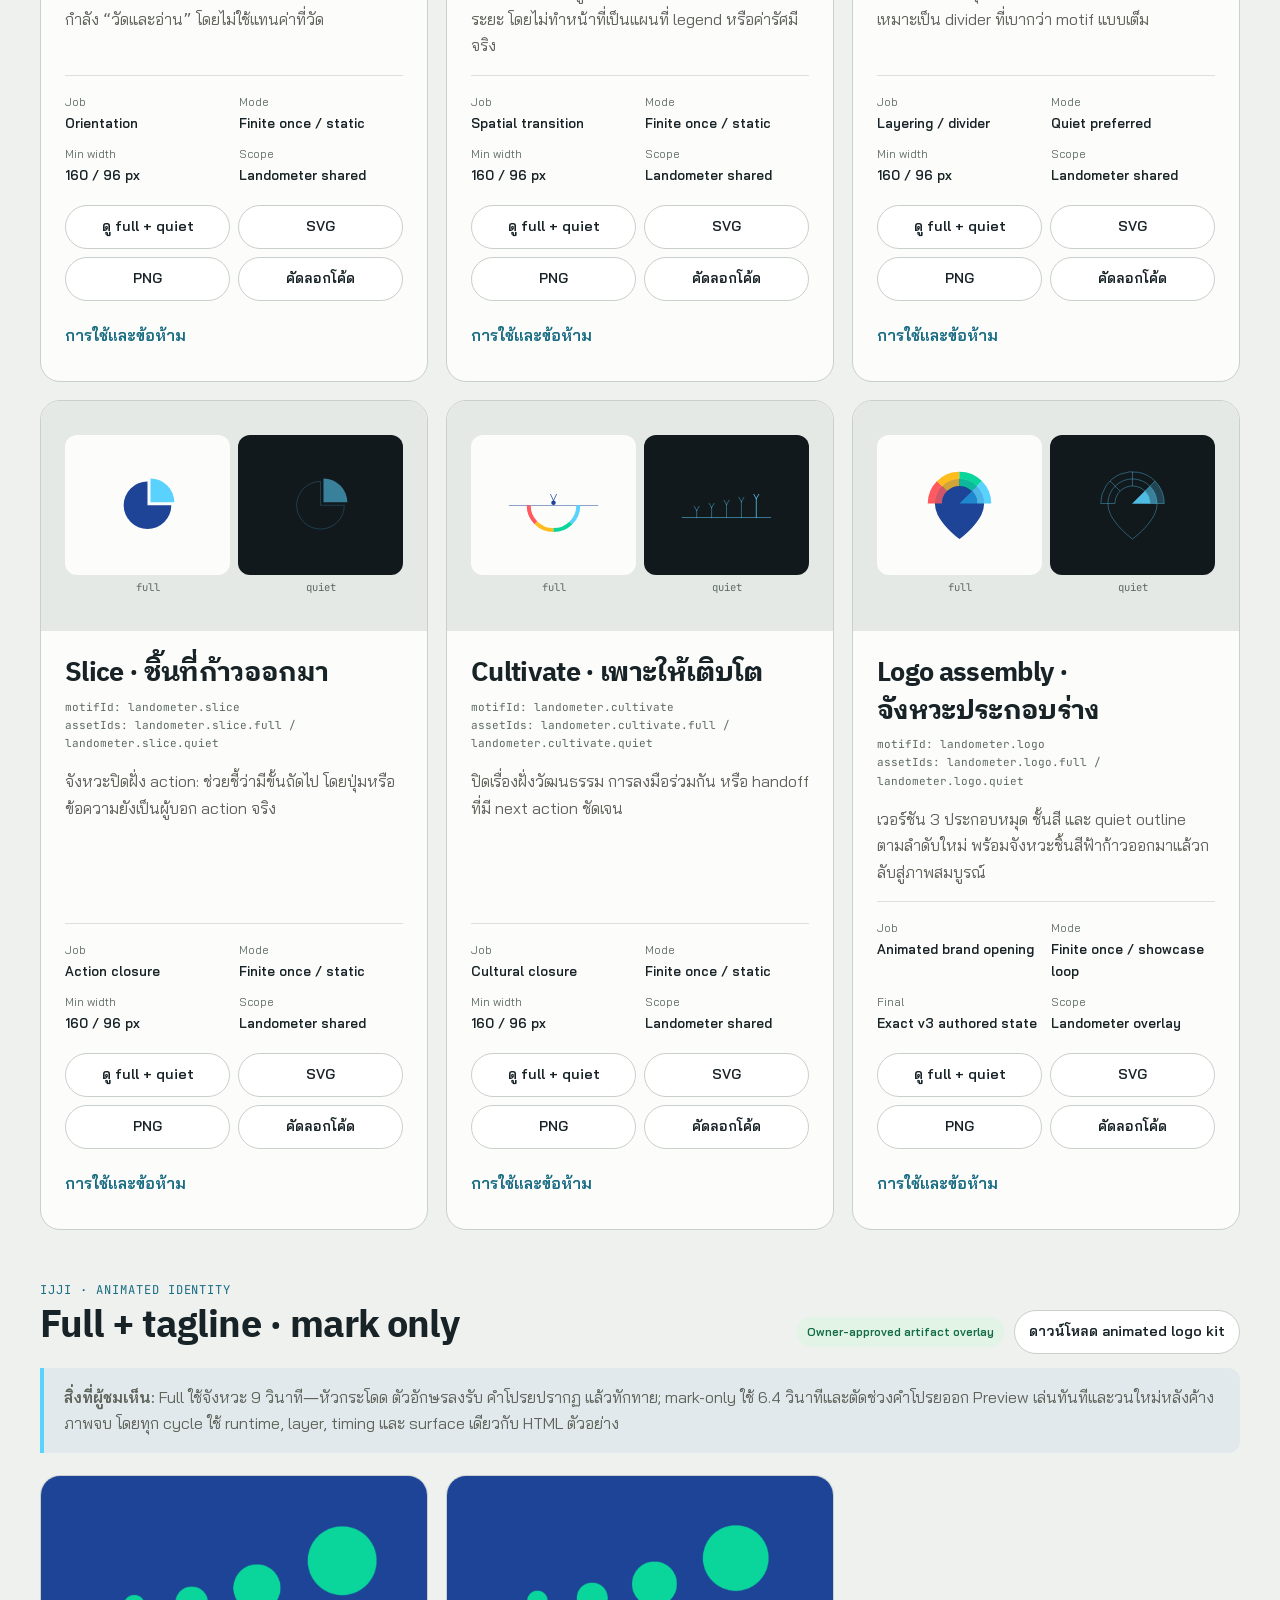
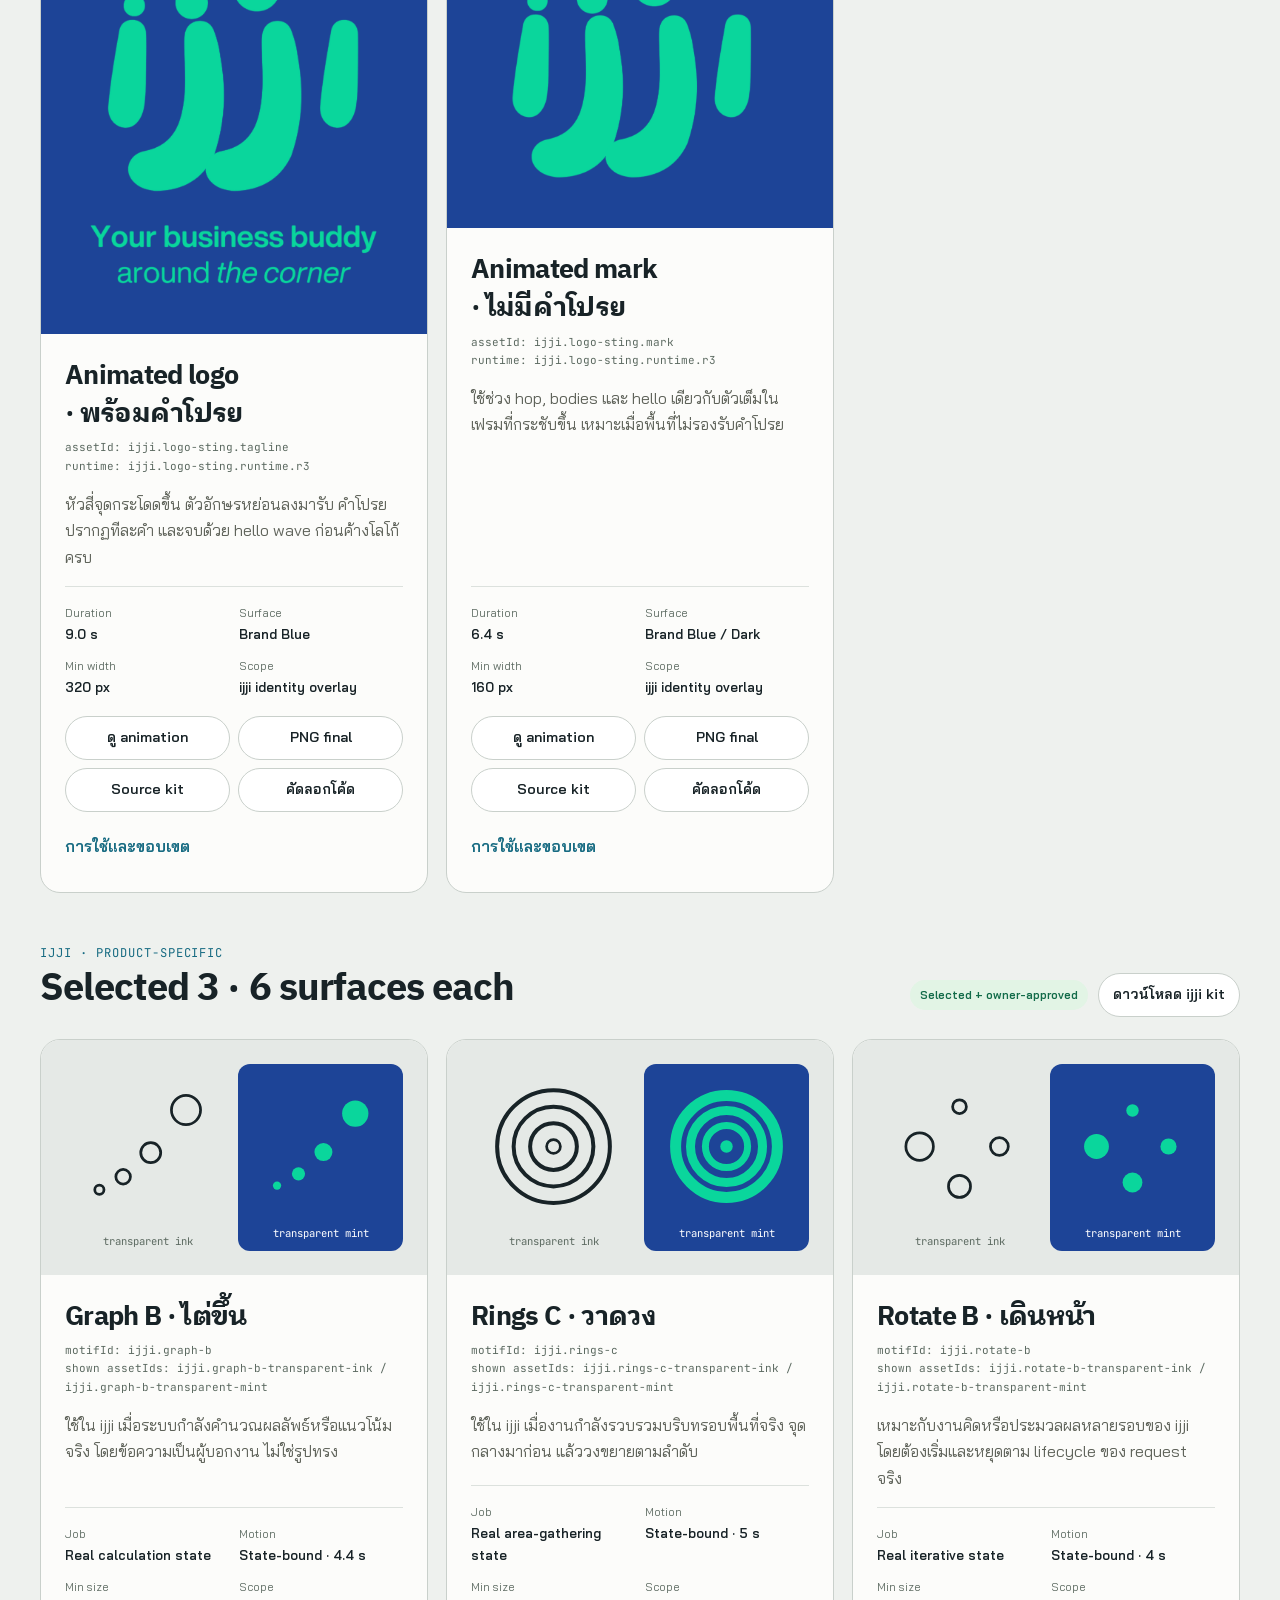
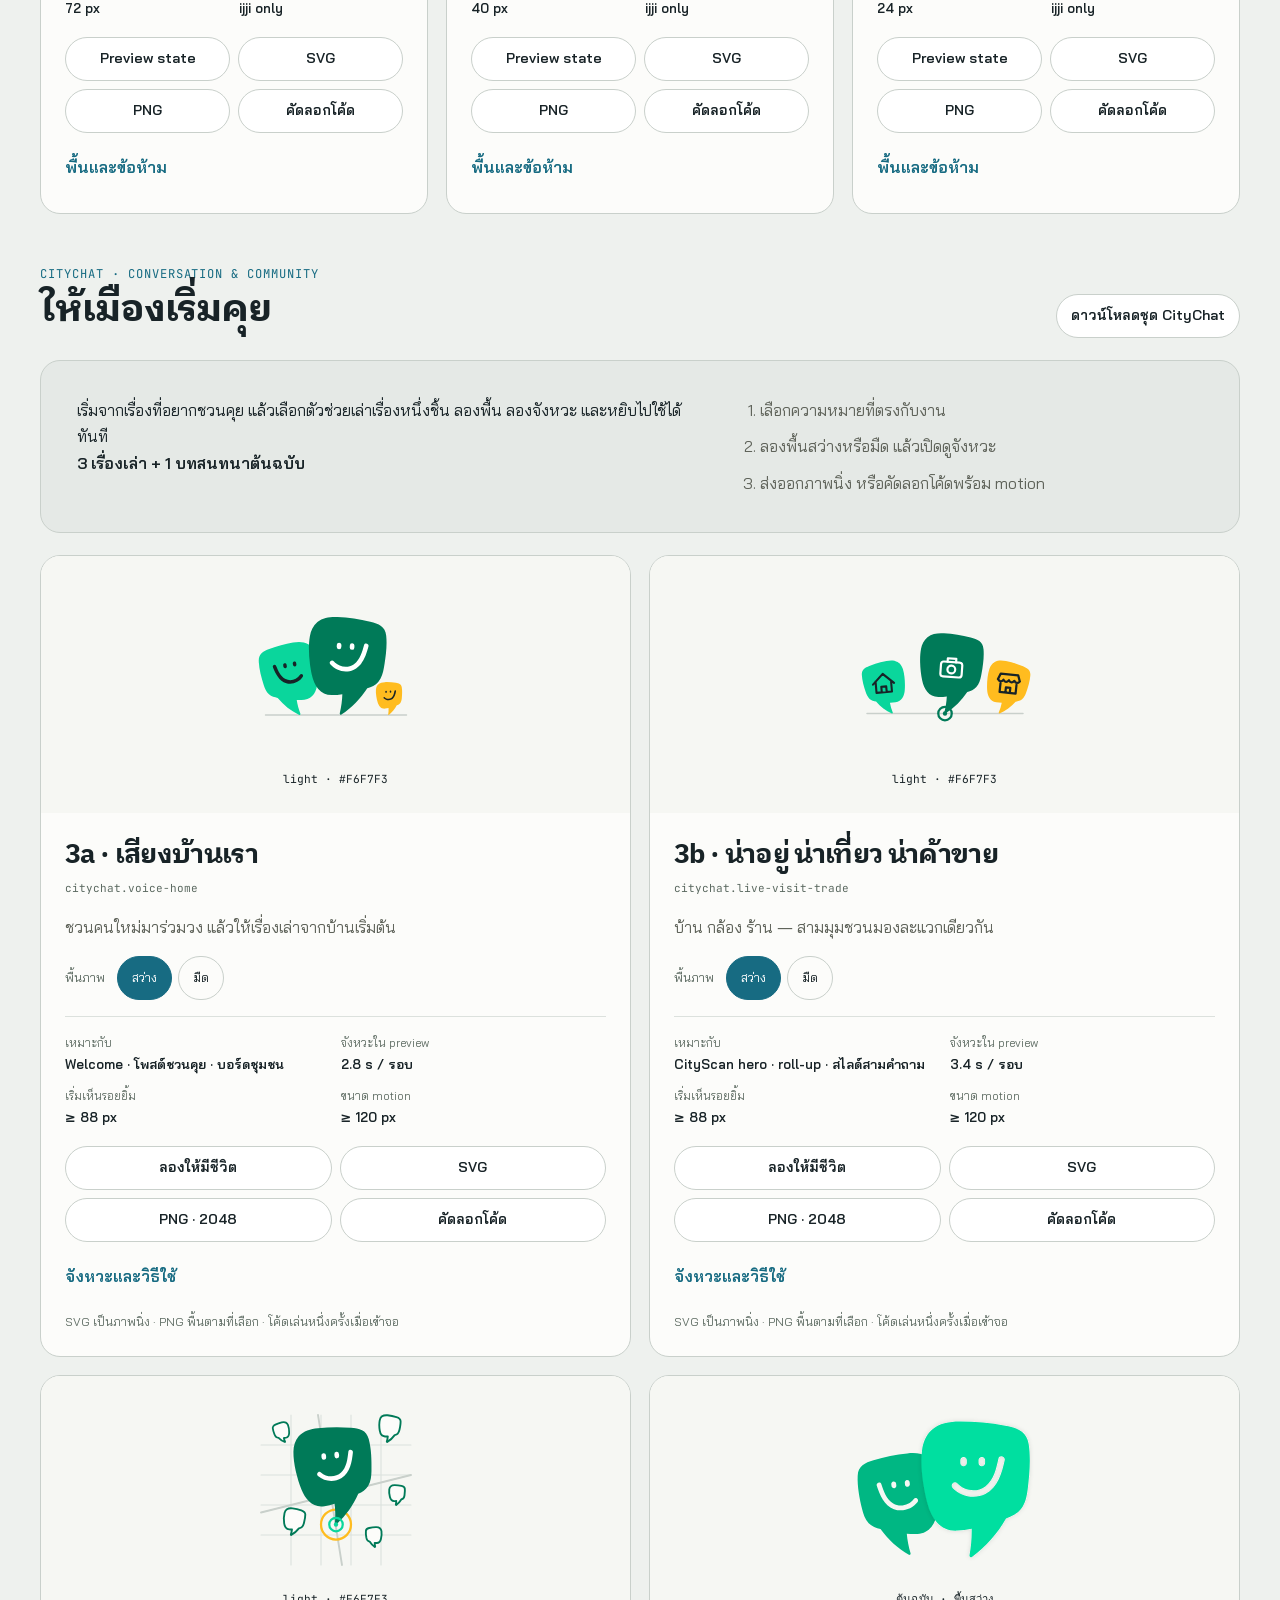
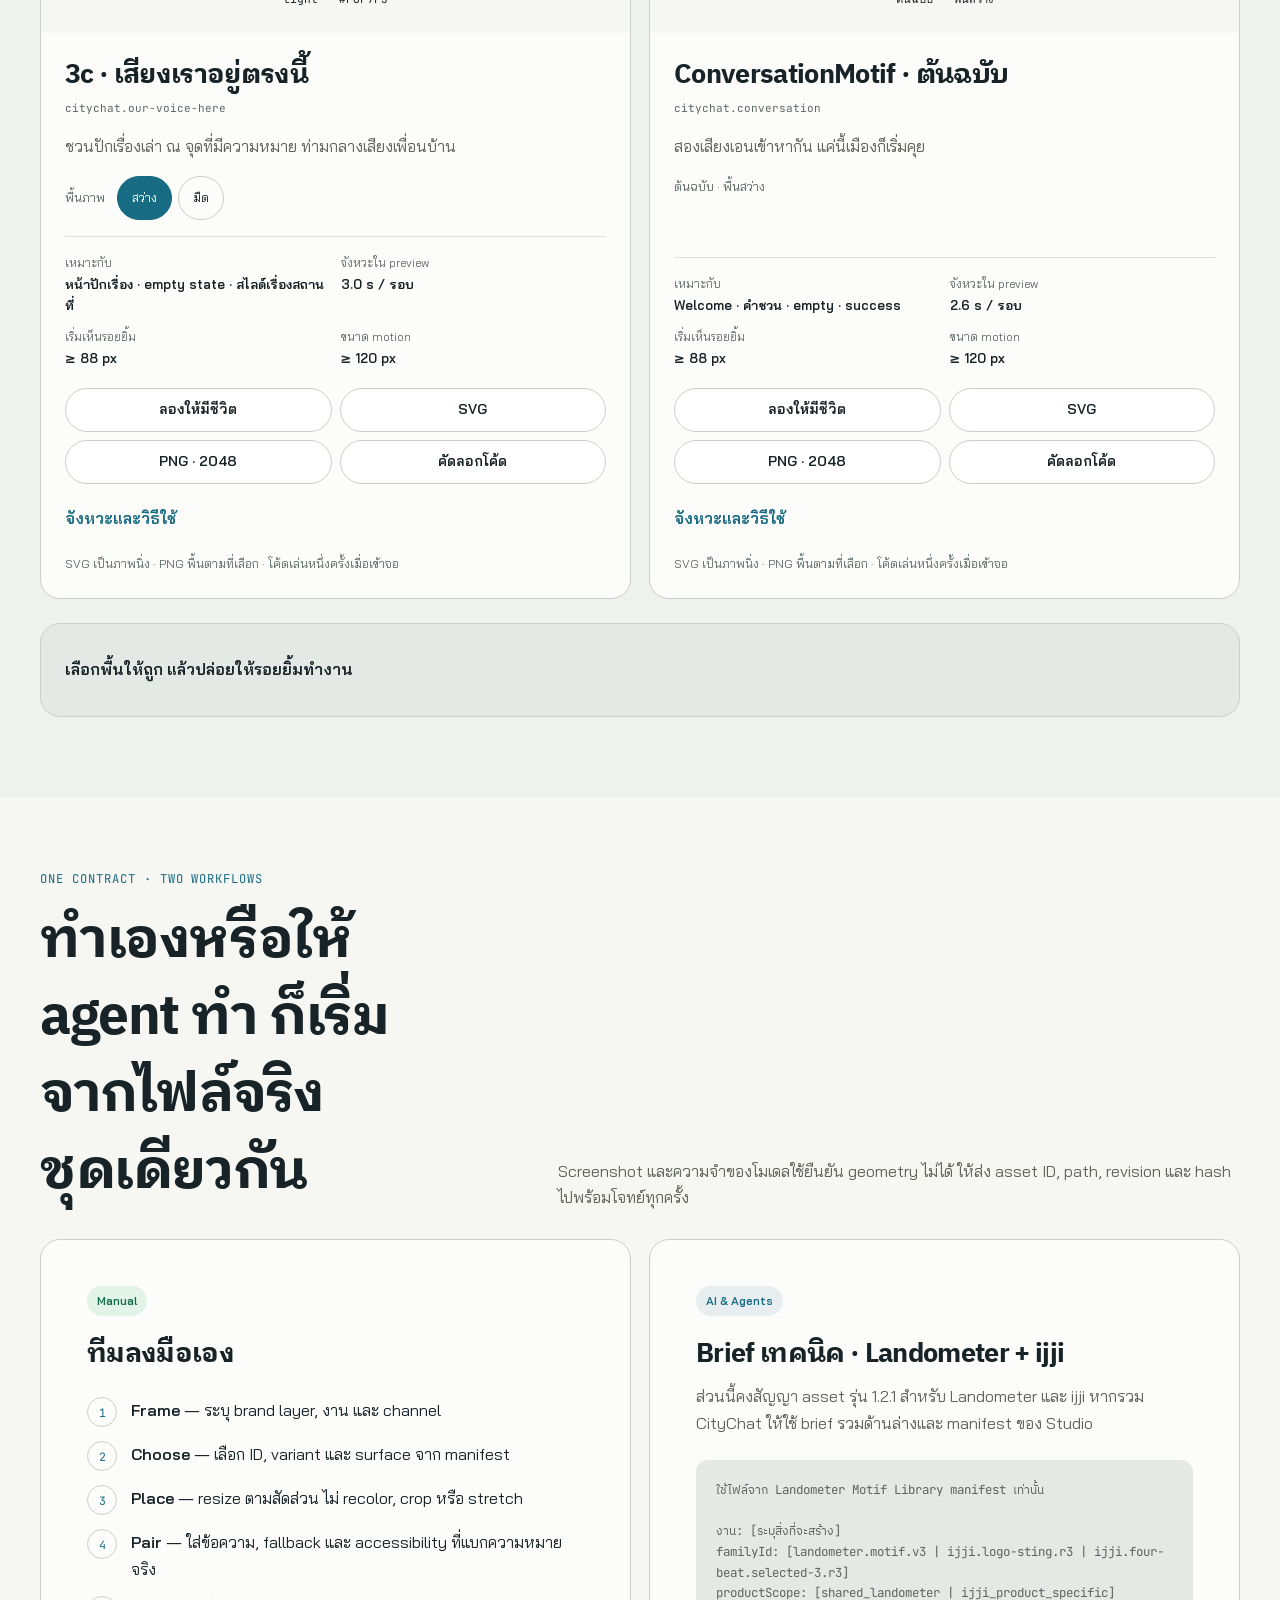
==== commit fb34dc0e: "Publish Motif Studio 1.3.1 documentation references" ====
--- a/index.html
+++ b/index.html
@@ -31,11 +31,11 @@
       document.documentElement.dataset.theme = savedTheme || (dark ? "dark" : "light");
     } catch (_) {}
   </script>
-  <link rel="stylesheet" href="site.css?v=1.3.0">
+  <link rel="stylesheet" href="site.css?v=1.3.1">
   <link rel="stylesheet" href="assets/landometer/landometer-motifs.css?v=1.2.1">
   <link rel="stylesheet" href="assets/ijji/ijji-motion.css">
   <script src="assets/landometer/landometer-motifs.js?v=1.2.1" defer></script>
-  <script src="site.js?v=1.3.0" defer></script>
+  <script src="site.js?v=1.3.1" defer></script>
   <script type="application/ld+json">
   {
     "@context": "https://schema.org",
@@ -46,14 +46,14 @@
     "isAccessibleForFree": true,
     "description": "An interactive motif studio for Landometer, ijji and CityChat with previews, carrier comparisons and original asset downloads.",
     "creator": { "@type": "Organization", "name": "Landometer" },
-    "version": "1.3.0",
-    "dateModified": "2026-09-11"
+    "version": "1.3.1",
+    "dateModified": "2026-10-01"
   }
   </script>
-  <link rel="stylesheet" href="studio.css?v=1.3.0">
-  <script src="studio.js?v=1.3.0" defer></script>
-<link rel="stylesheet" href="citychat.css?v=1.3.0">
-<script src="citychat.js?v=1.3.0" defer></script>
+  <link rel="stylesheet" href="studio.css?v=1.3.1">
+  <script src="studio.js?v=1.3.1" defer></script>
+<link rel="stylesheet" href="citychat.css?v=1.3.1">
+<script src="citychat.js?v=1.3.1" defer></script>
 <link rel="stylesheet" href="contrast-lab.css?v=identity-surface-20260930-dark">
 <script src="contrast-lab.js?v=identity-surface-20260930-dark" defer></script>
 </head>
@@ -336,7 +336,7 @@
         </div>
       </div>
       <details class="cl-download-all"><summary>เปิดไฟล์ identity ทั้ง 12 แบบ</summary><ul><li><a href="assets/identity/logo/landometer-symbol-color.png" download>Symbol · color</a></li><li><a href="assets/identity/logo/landometer-symbol-white.png" download>Symbol · white</a></li><li><a href="assets/identity/logo/landometer-symbol-cream.png" download>Symbol · cream</a></li><li><a href="assets/identity/logo/landometer-symbol-gray.png" download>Symbol · gray</a></li><li><a href="assets/identity/logo/landometer-symbol-mono.png" download>Symbol · mono</a></li><li><a href="assets/identity/logo/landometer-symbol-outline-white.png" download>Symbol · outline white</a></li><li><a href="assets/identity/logo/landometer-symbol-outline-cream.png" download>Symbol · outline cream</a></li><li><a href="assets/identity/logo/landometer-symbol-white-square.png" download>Symbol · white square</a></li><li><a href="assets/identity/logo/landometer-symbol-192.png" download>Symbol · 192 px</a></li><li><a href="assets/identity/logo/landometer-lockup-banner.png" download>Lockup · banner</a></li><li><a href="assets/identity/logo/landometer-lockup-color.png" download>Lockup · color master</a></li><li><a href="assets/identity/logo/Landometer-Logo-TransparentBG.png" download>Logo · transparent master</a></li></ul></details>
-      <p class="cl-source-note">ไฟล์ดาวน์โหลดทั้งหมดคงไบต์เดิมจากชุดแนบ การมีไฟล์ให้ดาวน์โหลดไม่ได้ยืนยันว่าใช้ได้กับทุกพื้นหรือทุกบทบาท รุ่น cream ยังเป็น #EFEFD0 · การตรวจนี้ใช้กติกาโลโก้ LDS 0.9.5 §4.3 LOGO-01-B แยกจากกติกา motif full/quiet</p>
+      <p class="cl-source-note">ไฟล์ดาวน์โหลดทั้งหมดคงไบต์เดิมจากชุดแนบ การมีไฟล์ให้ดาวน์โหลดไม่ได้ยืนยันว่าใช้ได้กับทุกพื้นหรือทุกบทบาท รุ่น cream ยังเป็น #EFEFD0 · การตรวจนี้ใช้กติกาโลโก้ <a href="https://montri-th.github.io/Landometer/v0.9.6/normative/Landometer-Design-System-v0.9.6.md">LDS 0.9.6 §4.3 LOGO-01-B</a> แยกจากกติกา motif full/quiet</p>
     </div>
   </div>
 </section>
@@ -588,9 +588,9 @@
     </section>
 
 <section class="section section-alt" id="downloads" aria-labelledby="downloads-title"><div class="wrap"><div class="section-head"><div><p class="eyebrow">04 / TAKE IT INTO YOUR WORK</p><h2 id="downloads-title">ไอเดียมาแล้ว ส่งต่อให้พร้อม</h2></div><p class="subtle">เลือกชุดที่ตรงงาน หรือส่งทั้งสตูดิโอให้ทีม พร้อมไฟล์และที่มาของแต่ละชุด</p></div>
- <div class="download-grid"><article class="download-feature"><span class="badge">STUDIO 1.3.0</span><h3>ทุกเสียง ในชุดเดียว</h3><p>เว็บสองภาษา + Landometer + ijji + CityChat + Contrast Lab + identity พร้อมคู่มือการใช้</p><a class="button button-primary" href="assets/downloads/motif-studio-v1.3.0.zip" download>ดาวน์โหลด Studio ทั้งชุด ↓</a></article>
+ <div class="download-grid"><article class="download-feature"><span class="badge">STUDIO 1.3.1</span><h3>ทุกเสียง ในชุดเดียว</h3><p>เว็บสองภาษา + Landometer + ijji + CityChat + Contrast Lab + identity พร้อมคู่มือการใช้</p><a class="button button-primary" href="assets/downloads/motif-studio-v1.3.1.zip" download>ดาวน์โหลด Studio ทั้งชุด ↓</a></article>
  <div class="download-list"><a href="downloads/landometer-motif-kit-1.2.1.zip" download><strong>Landometer</strong><span>ชุดต้นฉบับจากไฟล์แนบ ↓</span></a><a href="downloads/landometer-ijji-motif-kit-1.2.1.zip" download><strong>Landometer + ijji</strong><span>ชุดต้นฉบับจากไฟล์แนบ ↓</span></a><a href="downloads/landometer-citychat-motif-kit-1.2.1.zip" download><strong>Landometer + CityChat</strong><span>ชุดต้นฉบับ · ดูสถานะไฟล์ก่อนใช้ ↓</span></a></div></div>
- <details class="source-details"><summary>เวอร์ชันและสถานะในชุดดาวน์โหลด</summary><p>Studio 1.3.0 เป็นการรวมเครื่องมือและหน้าเว็บใหม่ ไฟล์ Landometer/ijji ยังคงรุ่นต้นฉบับ 1.2.1 ส่วน CityChat คงชื่อชุด 1.0.1-proposal และบันทึกต้นทางไว้ การเผยแพร่นี้ไม่เปลี่ยนรุ่น Design System</p><a href="docs/integration-1.3.0.md">อ่านบันทึกการรวมไฟล์</a></details>
+ <details class="source-details"><summary>เวอร์ชันและสถานะในชุดดาวน์โหลด</summary><p>Studio 1.3.1 อัปเดตลิงก์คู่มือ LDS 0.9.6 จากเว็บรวมเครื่องมือรุ่น 1.3.0 ไฟล์ Landometer/ijji ยังคงรุ่นต้นฉบับ 1.2.1 ส่วน CityChat คงชื่อชุด 1.0.1-proposal และบันทึกต้นทางไว้ การเผยแพร่นี้ไม่เปลี่ยนรุ่น Design System</p><a href="docs/integration-1.3.0.md">อ่านบันทึกการรวมไฟล์</a></details>
  <div class="handoff-check"><h3>ก่อนส่งต่อ เช็กให้ครบสามเรื่อง</h3><div class="check-options"><label><input type="checkbox" data-handoff-check> เลือกแบรนด์และหน้าที่ของลายแล้ว</label><label><input type="checkbox" data-handoff-check> ตรวจพื้นสีและขนาดในงานจริงแล้ว</label><label><input type="checkbox" data-handoff-check> แนบไฟล์ เวอร์ชัน และภาพนิ่งสำรองแล้ว</label></div><p data-check-progress aria-live="polite">0 / 3 · เริ่มจากงานที่ลายต้องช่วย</p><button class="button" data-copy-template="#studio-brief" type="button">คัดลอก brief ส่งให้ทีม / AI</button><details><summary>ดู brief ก่อนคัดลอก</summary><pre id="studio-brief">ใช้ Motif Studio 1.3.0 เพื่อเลือกไฟล์ต้นฉบับ
 งาน: [ระบุงานและผู้ใช้]
 แบรนด์และบทบาท: [Landometer / ijji / CityChat]
@@ -629,7 +629,7 @@
 
   <footer class="site-footer">
     <div class="wrap footer-inner">
-      <p><strong style="font-family:Arvo,Georgia,serif;color:var(--ink)">Landometer</strong> · Motif Studio v1.3.0</p>
+      <p><strong style="font-family:Arvo,Georgia,serif;color:var(--ink)">Landometer</strong> · Motif Studio v1.3.1</p>
       <p>Purposeful motion · exact assets · clear product boundaries</p>
     </div>
   </footer>
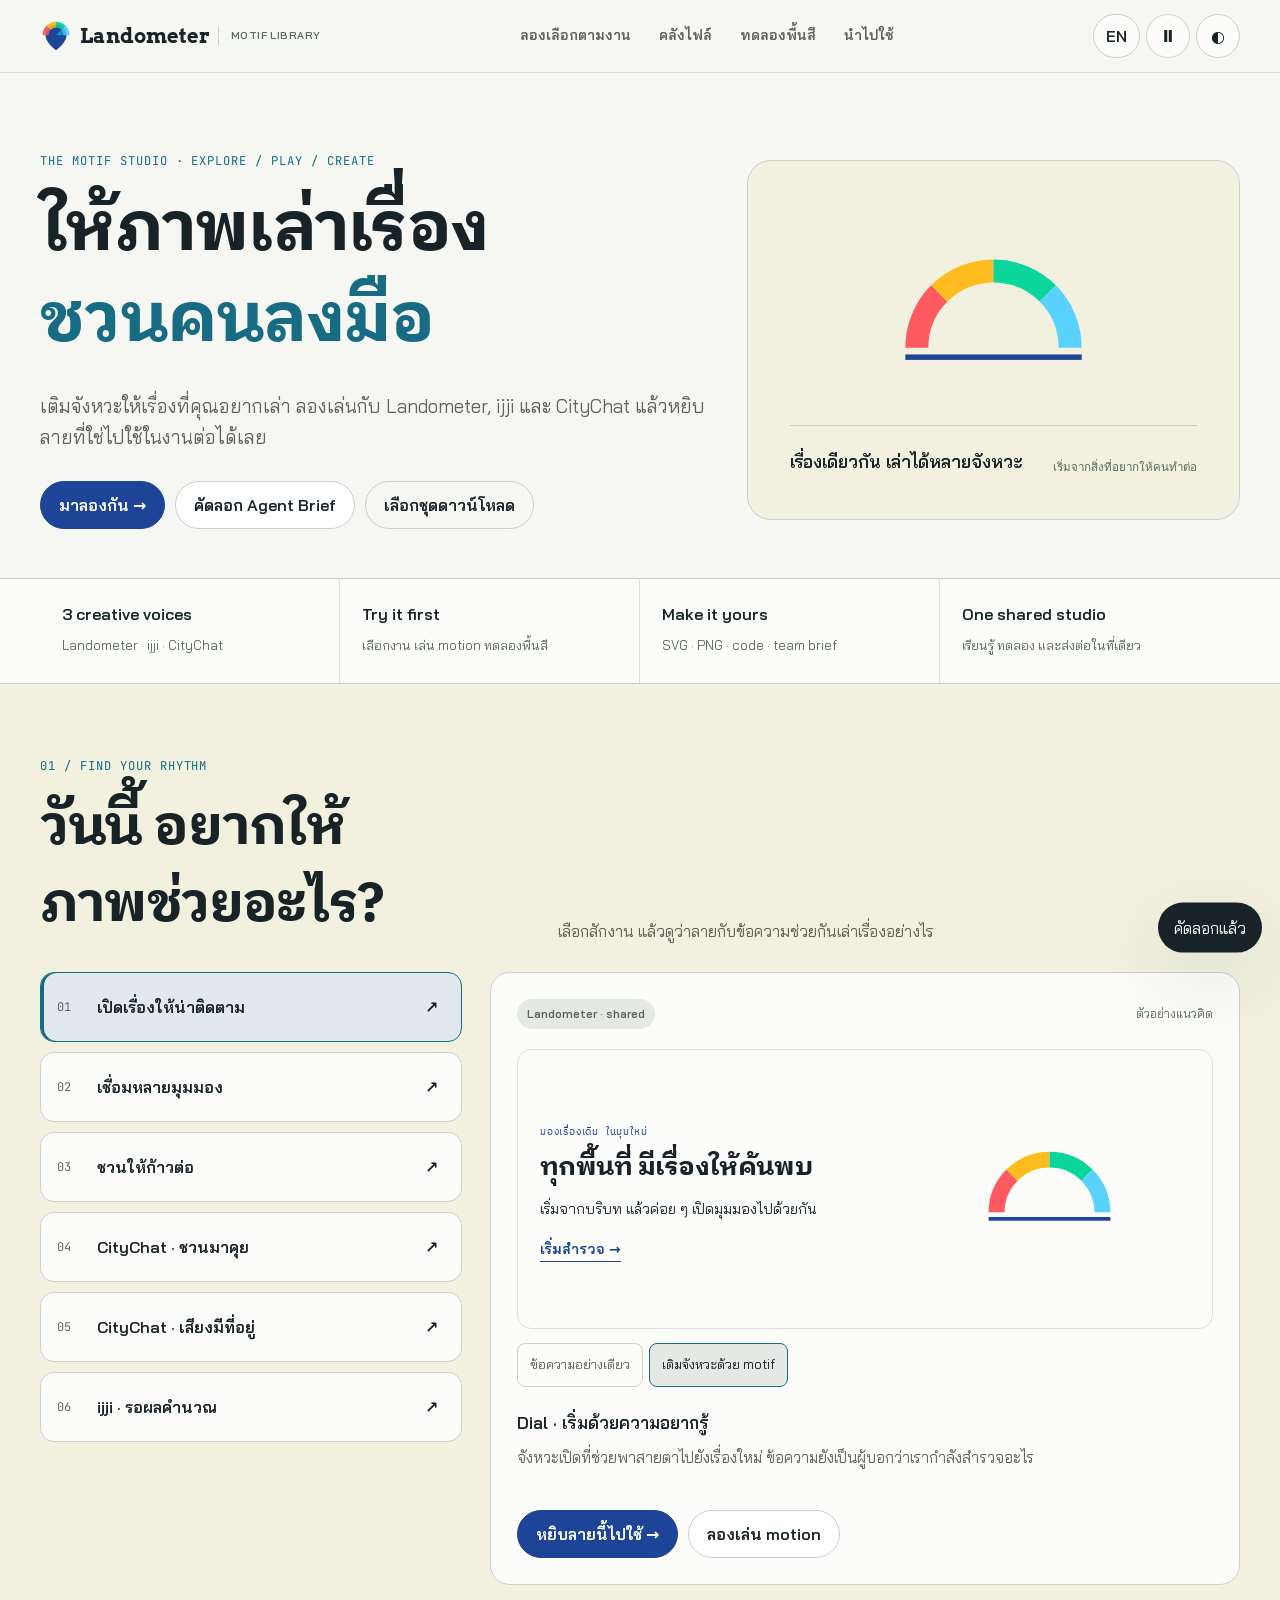
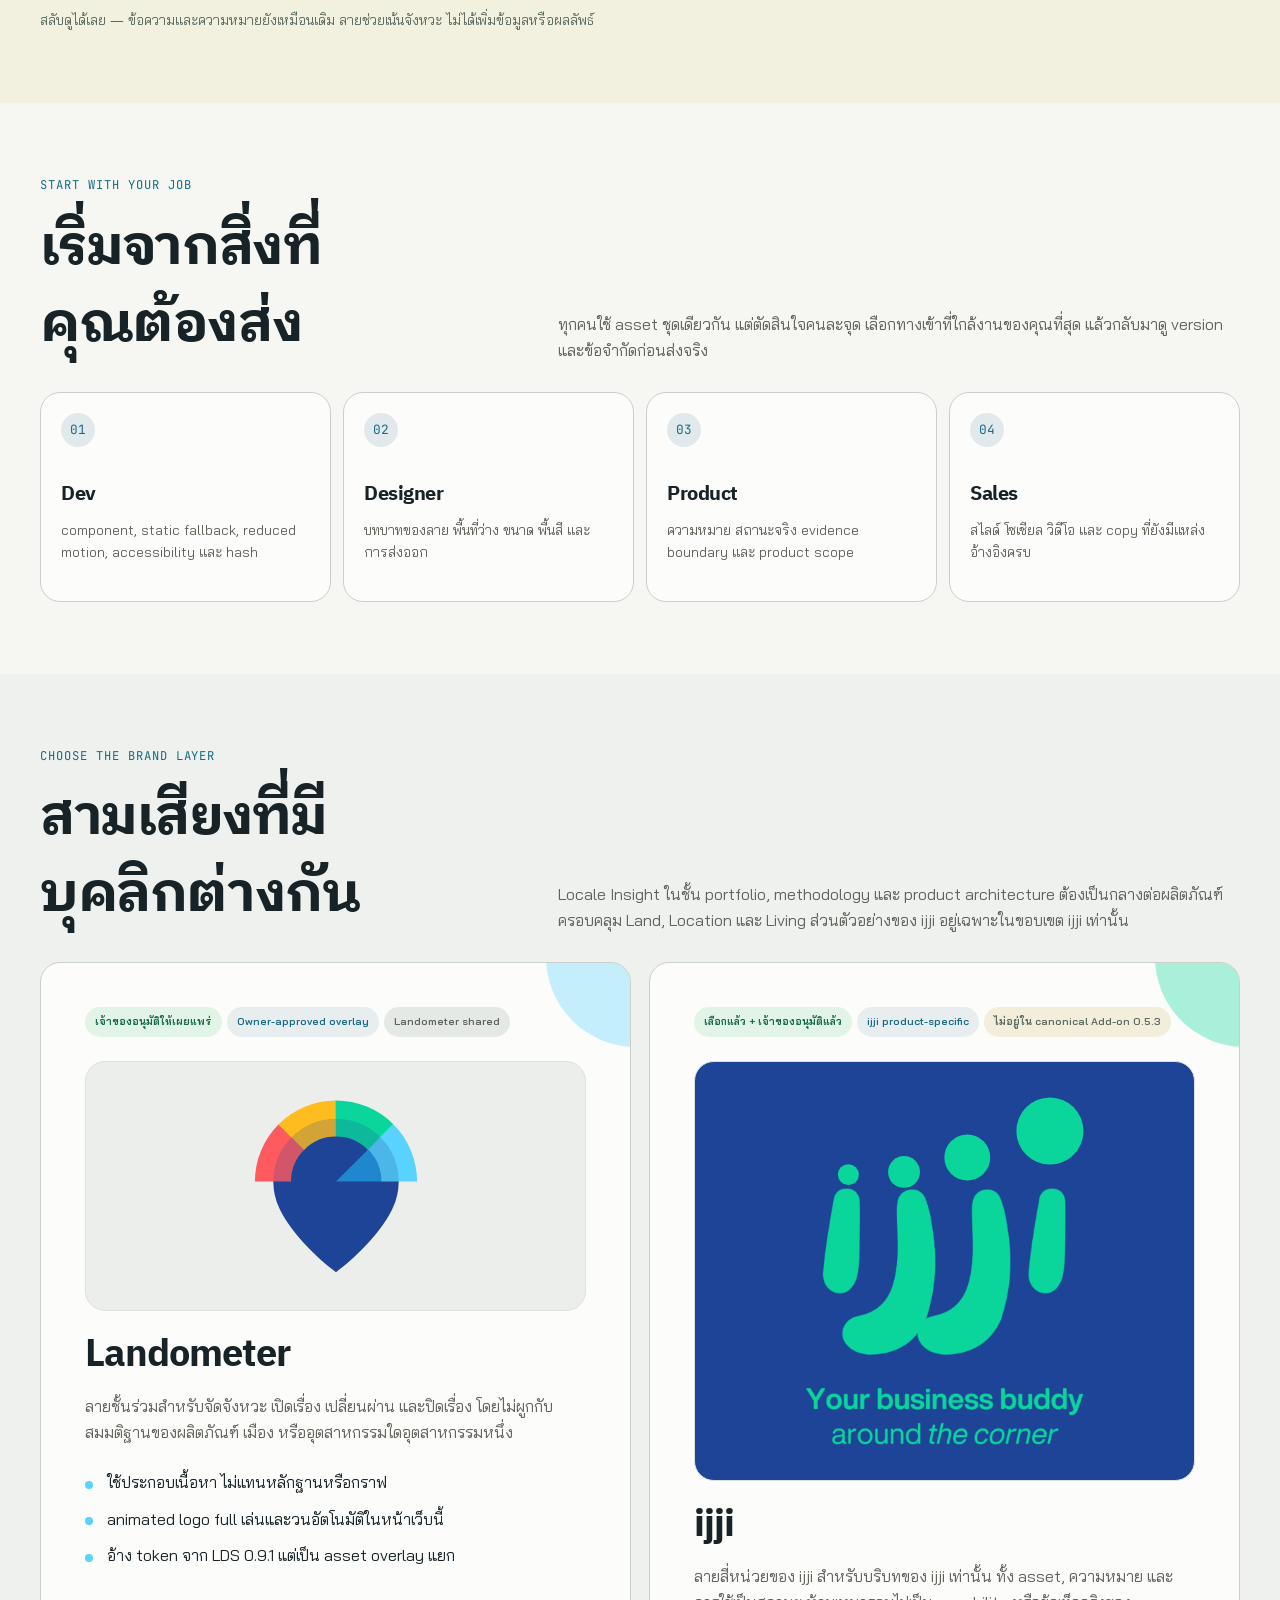
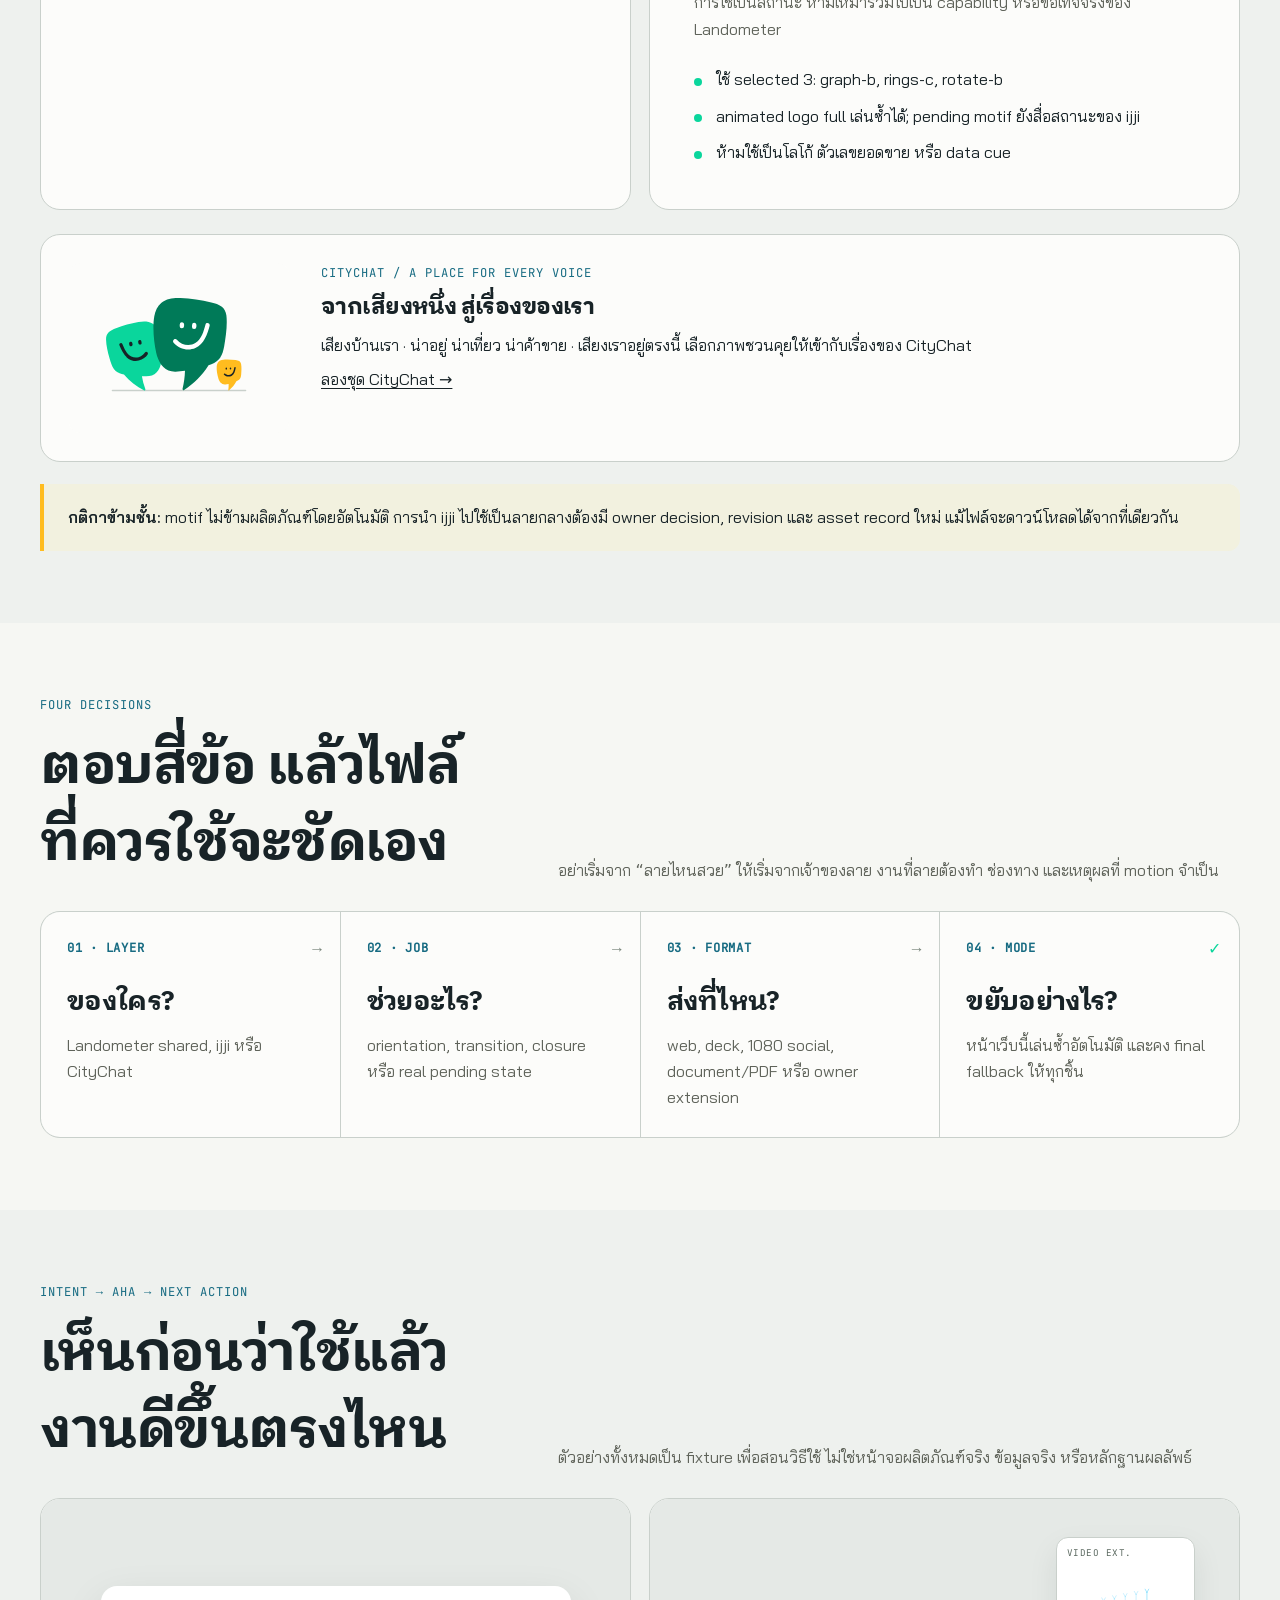
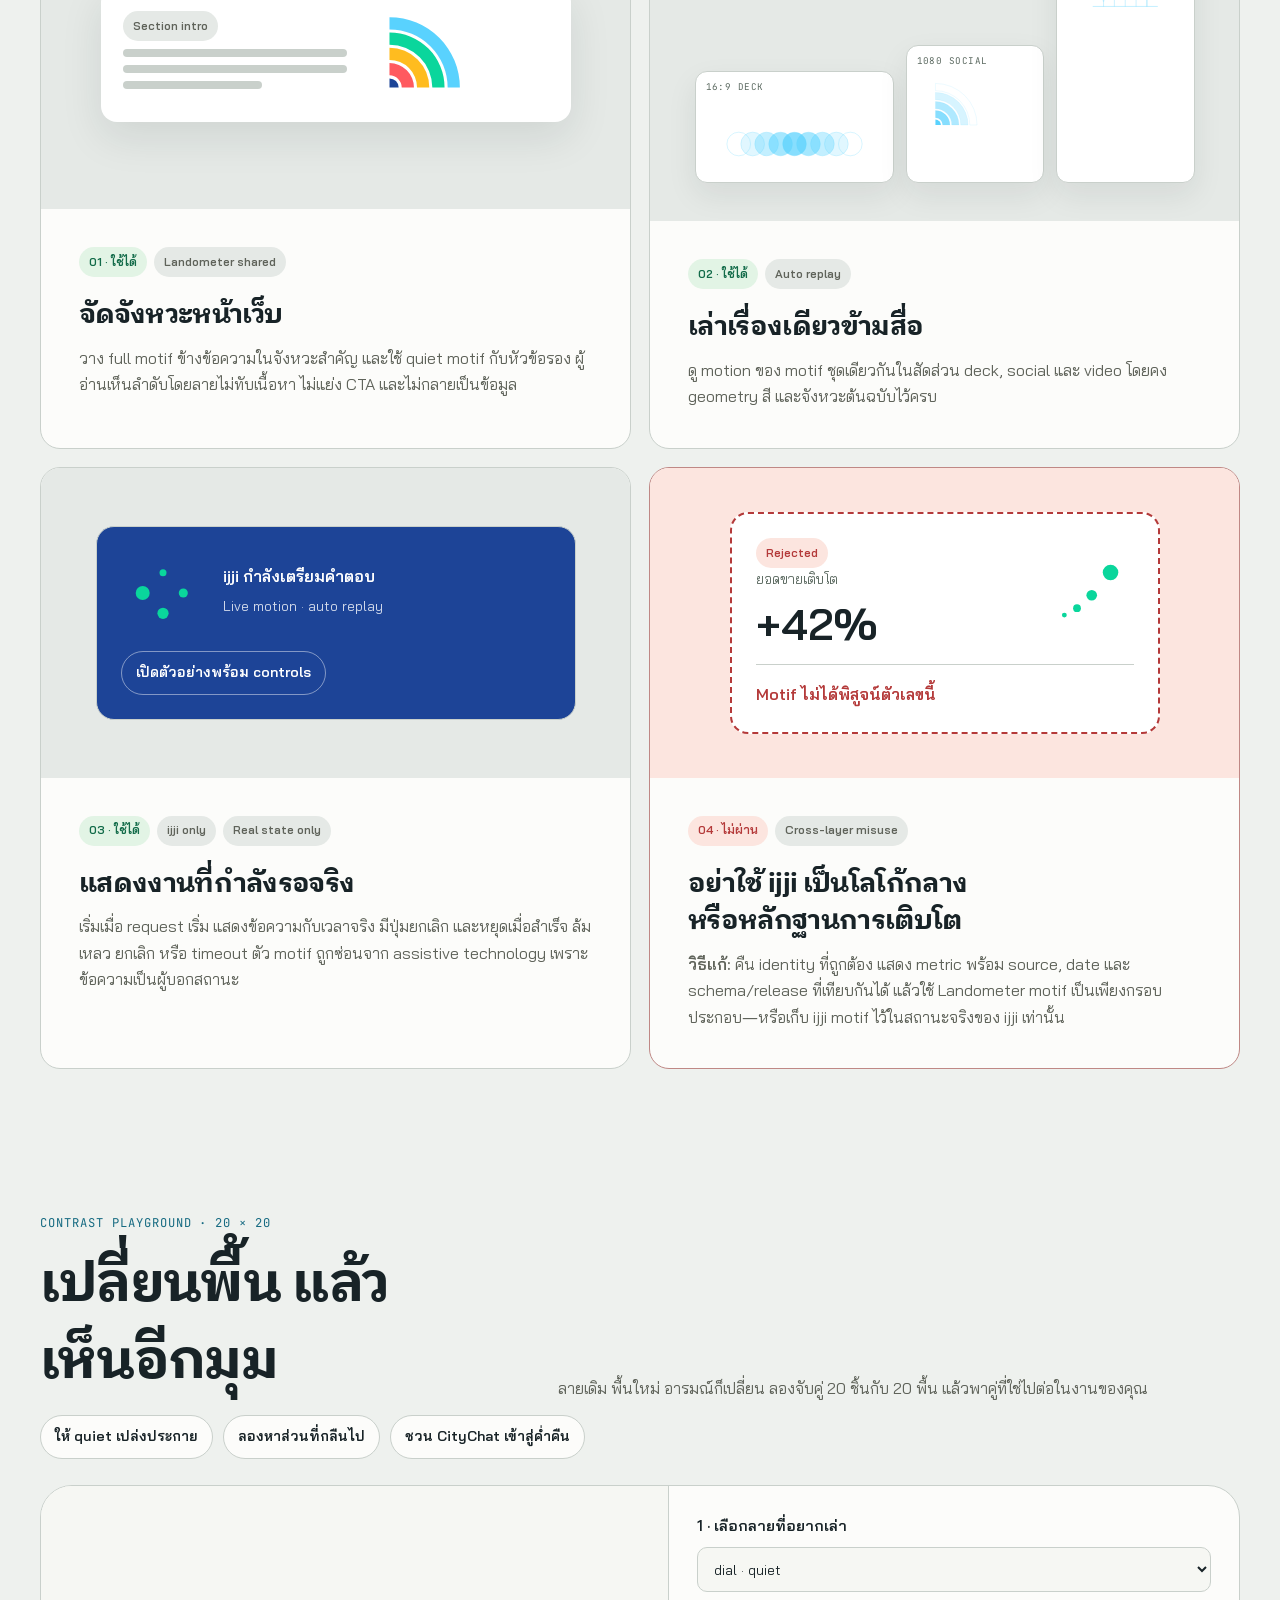
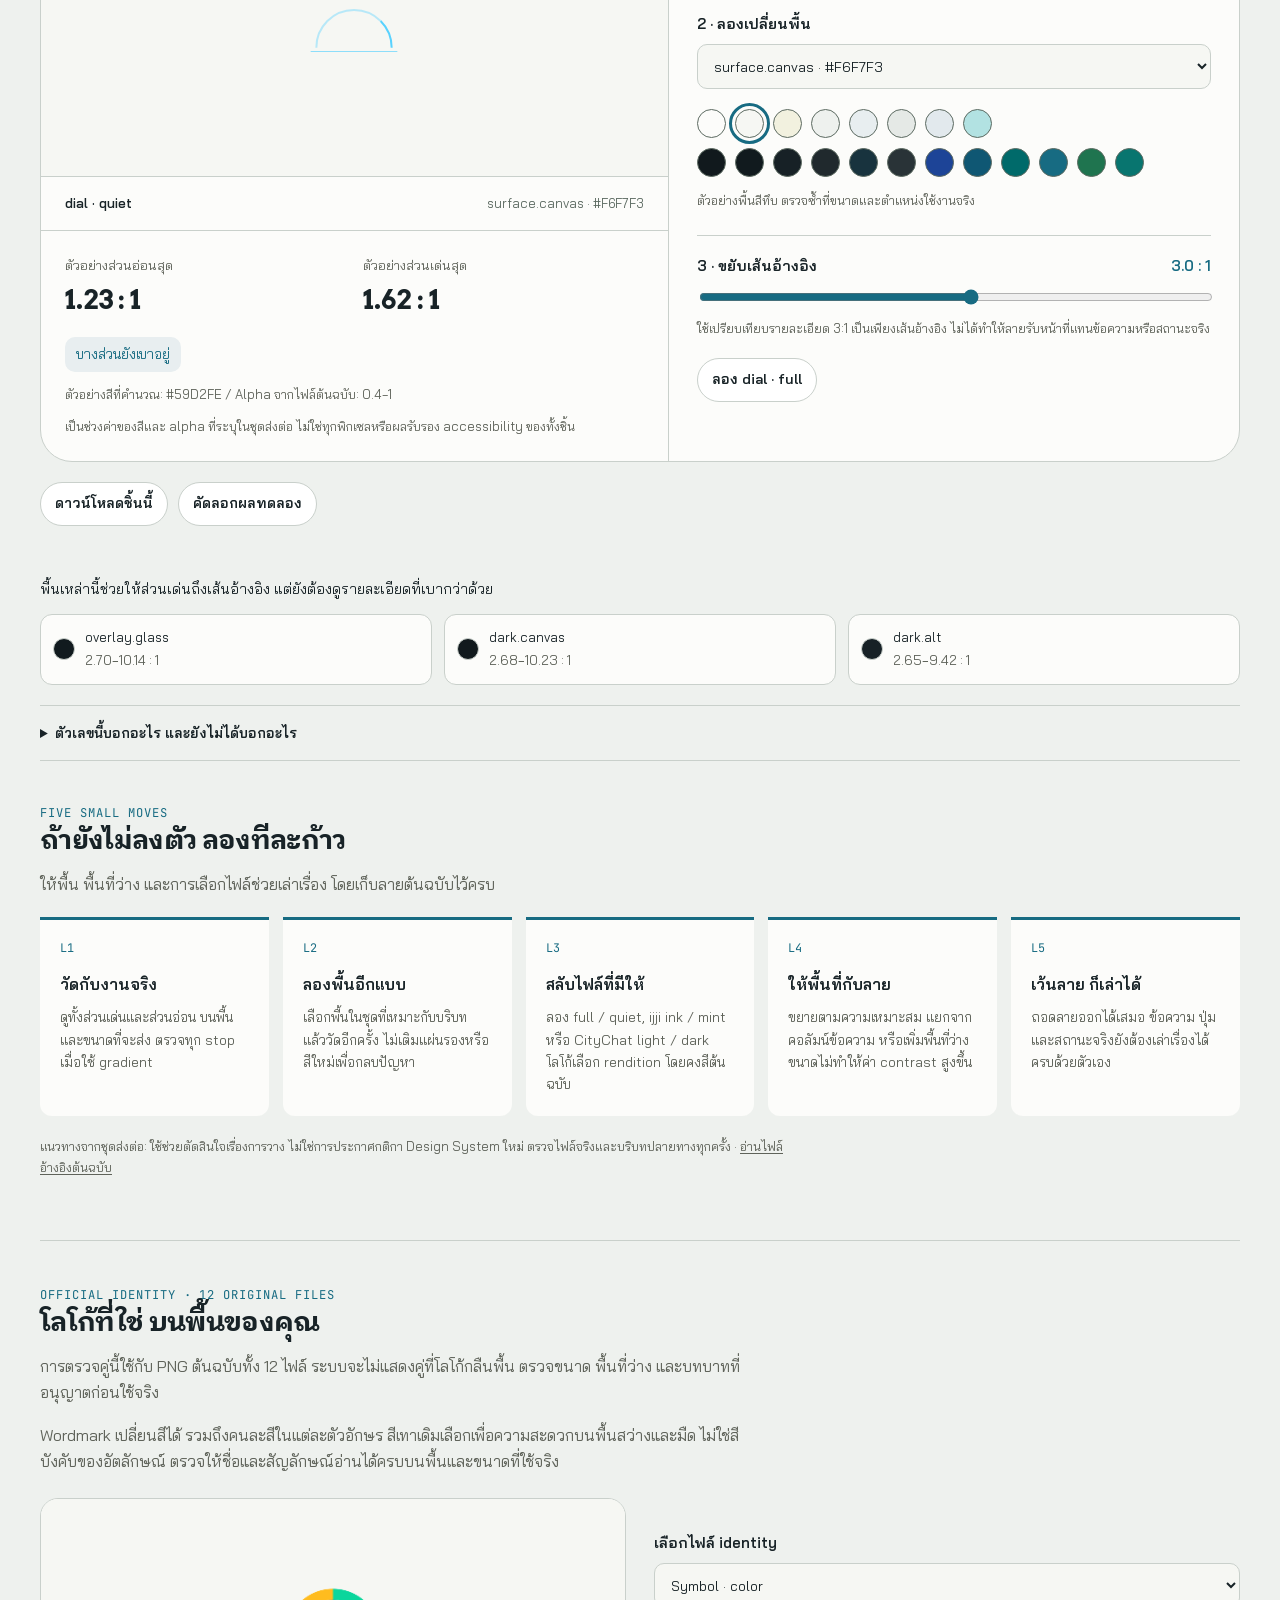
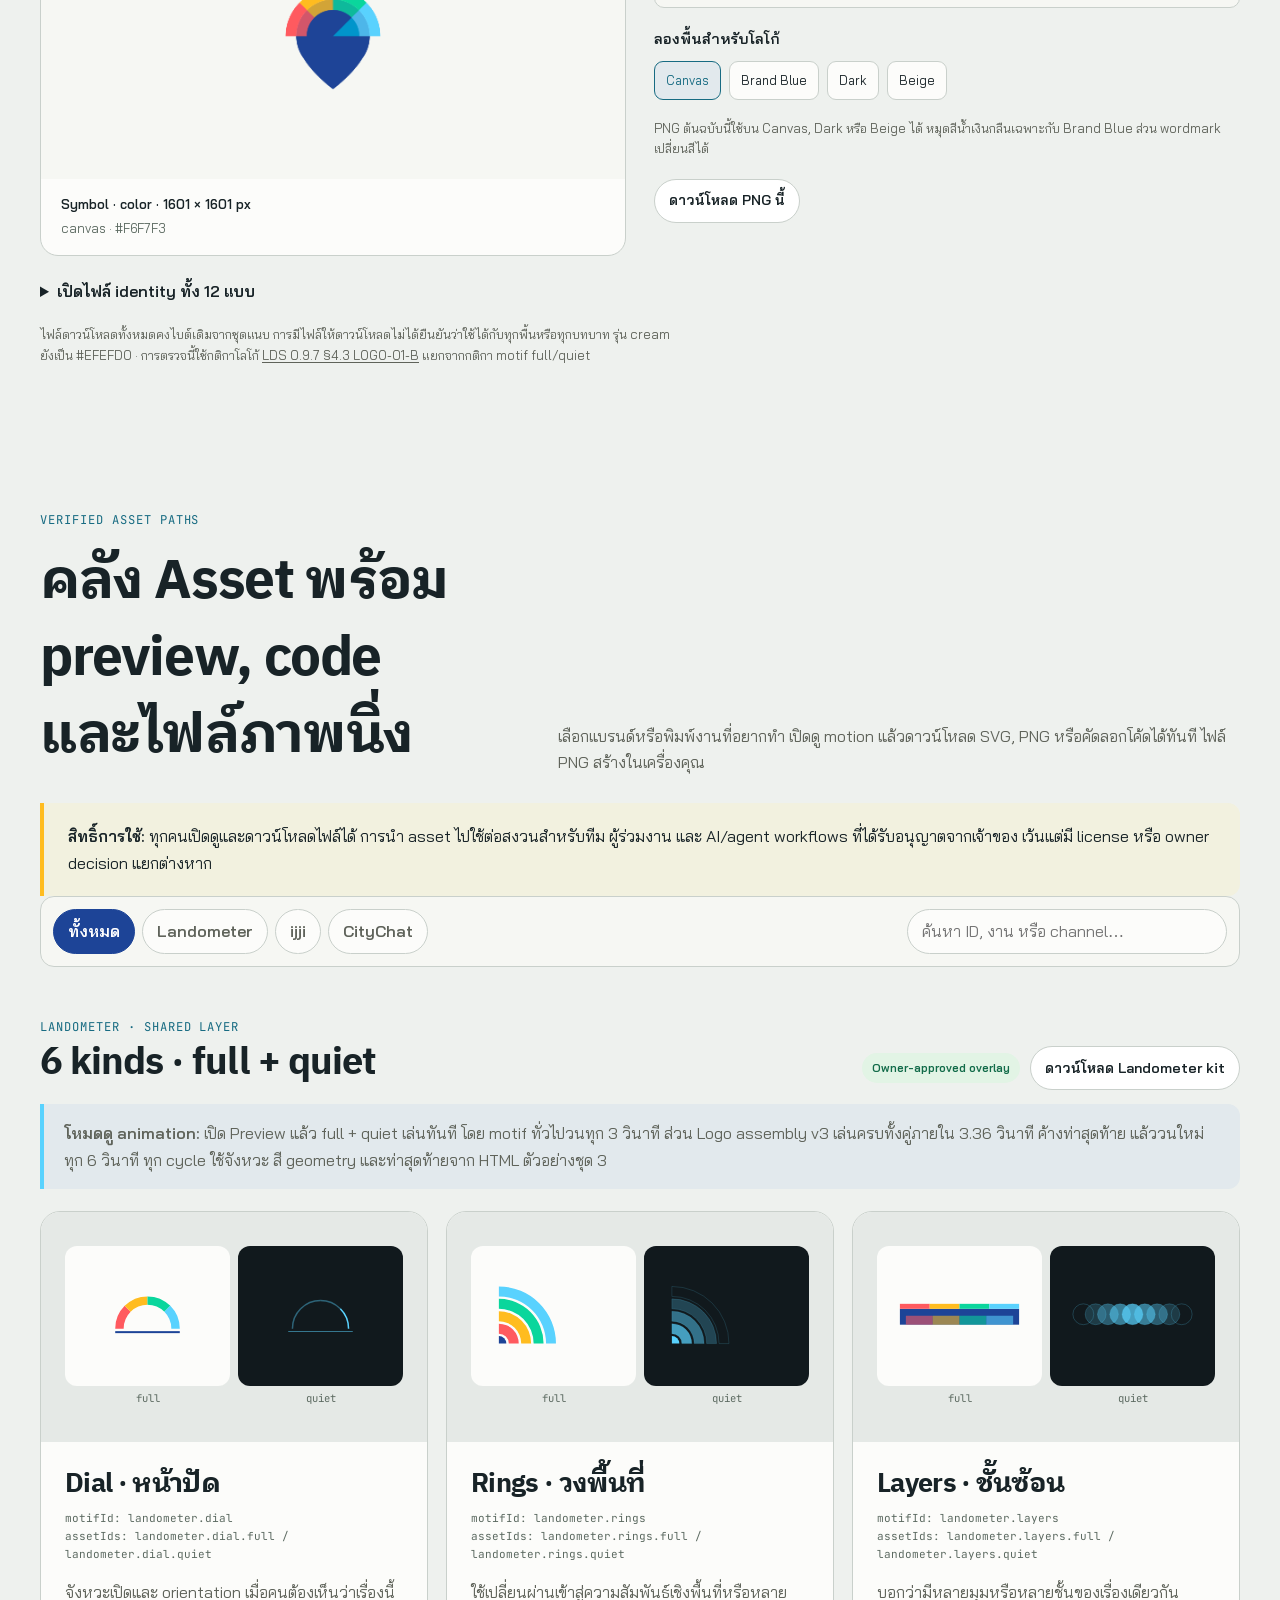
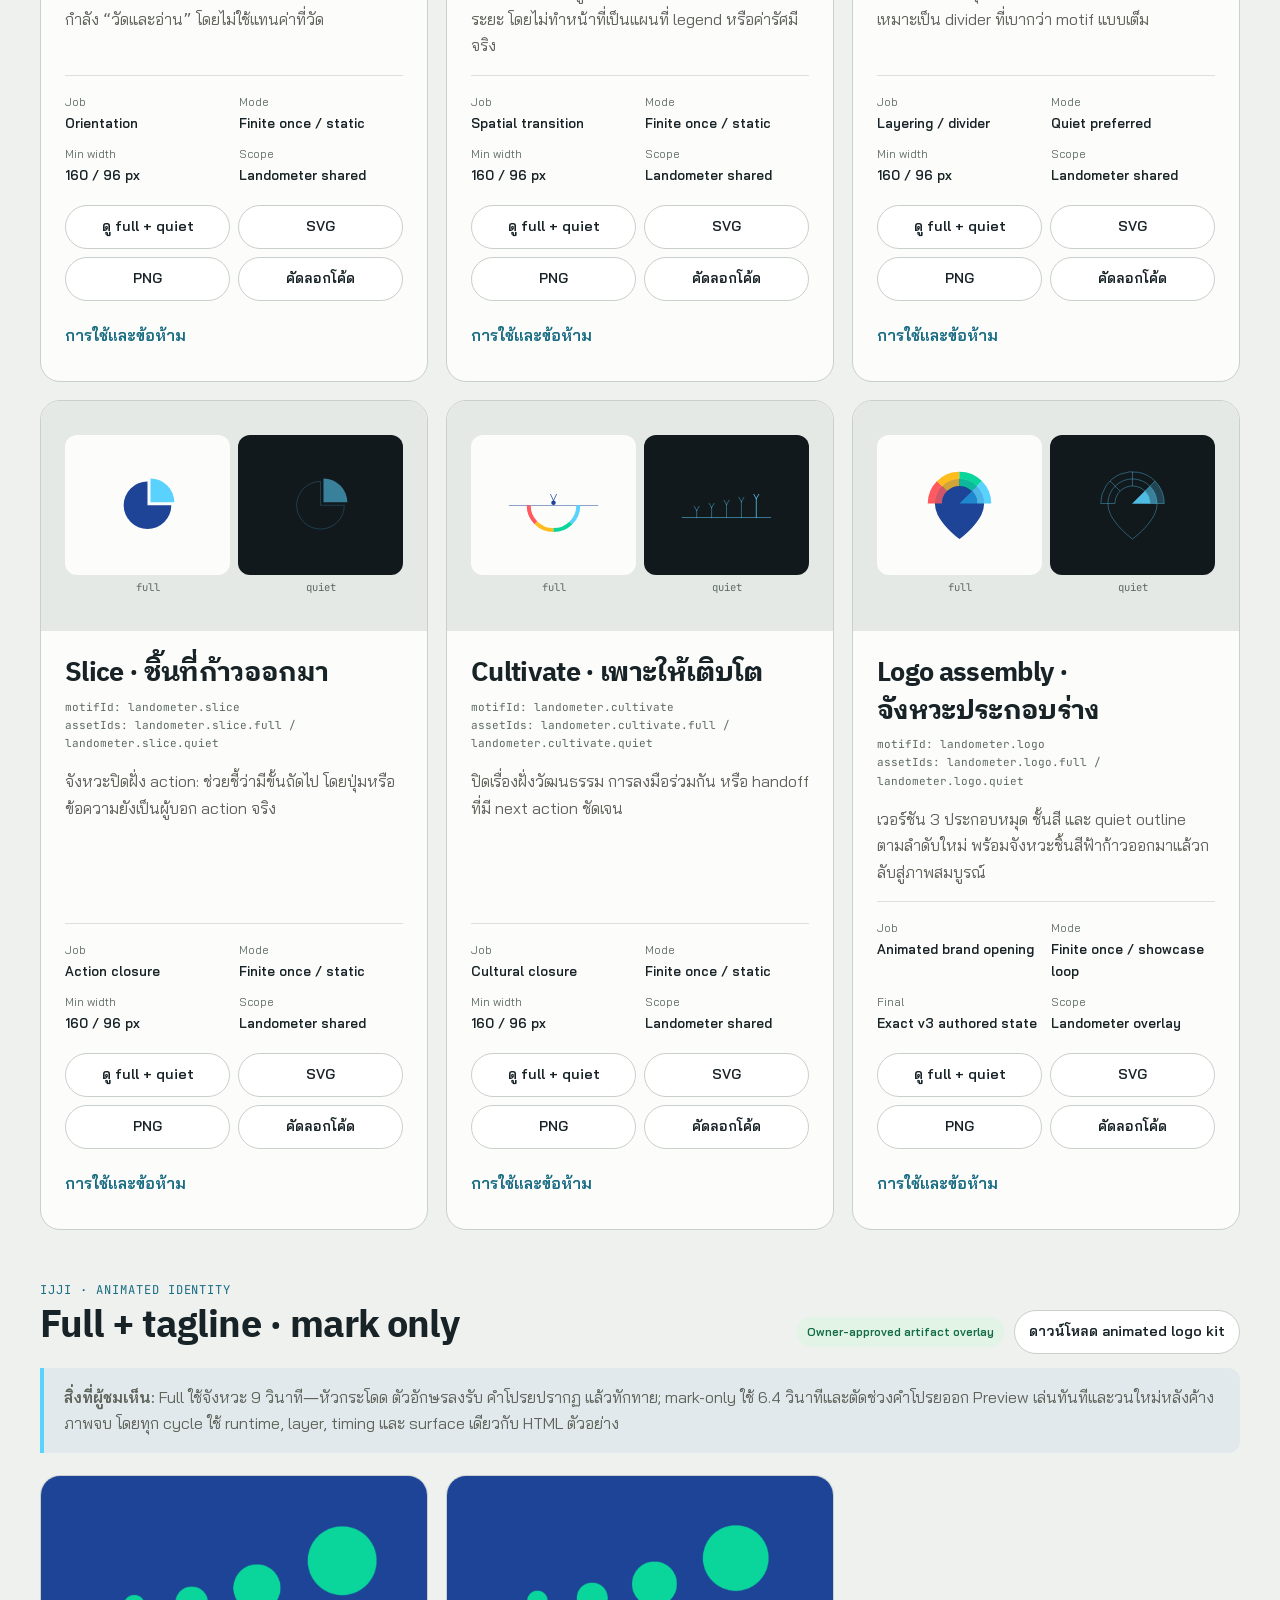
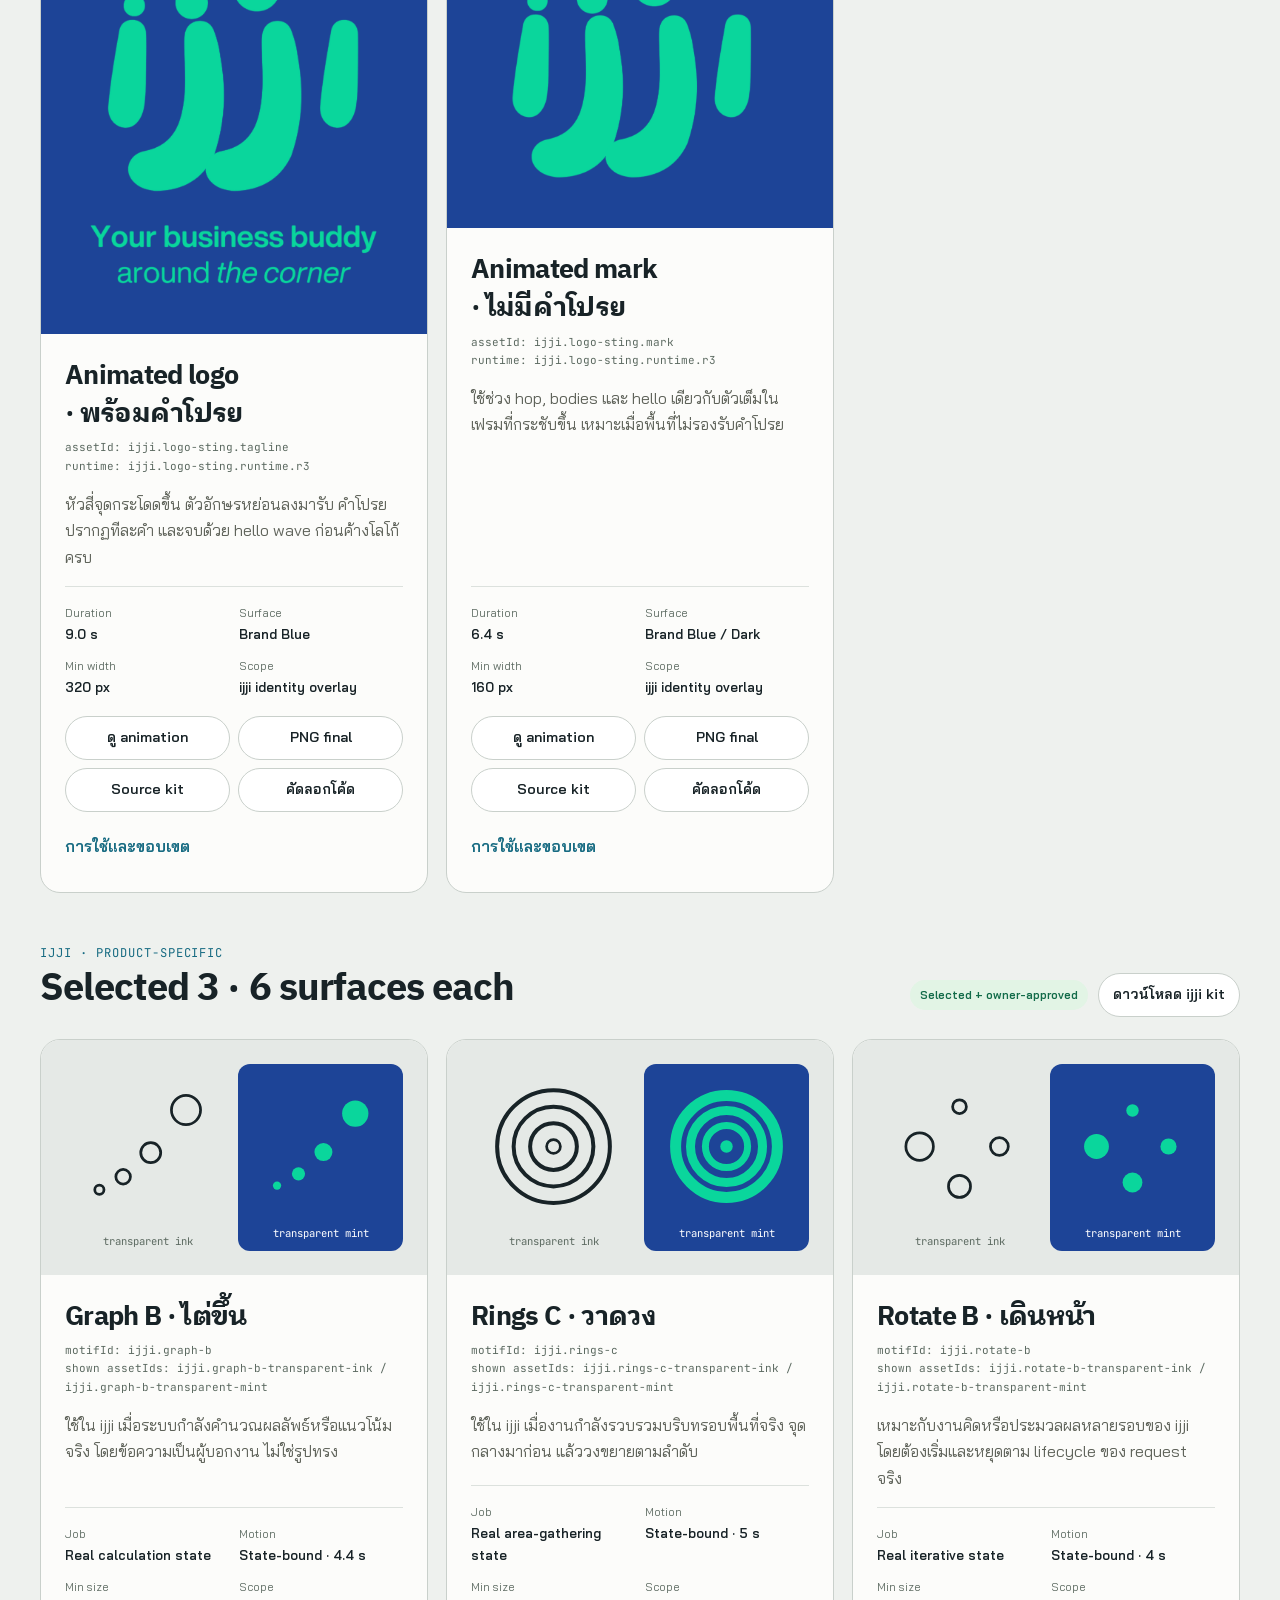
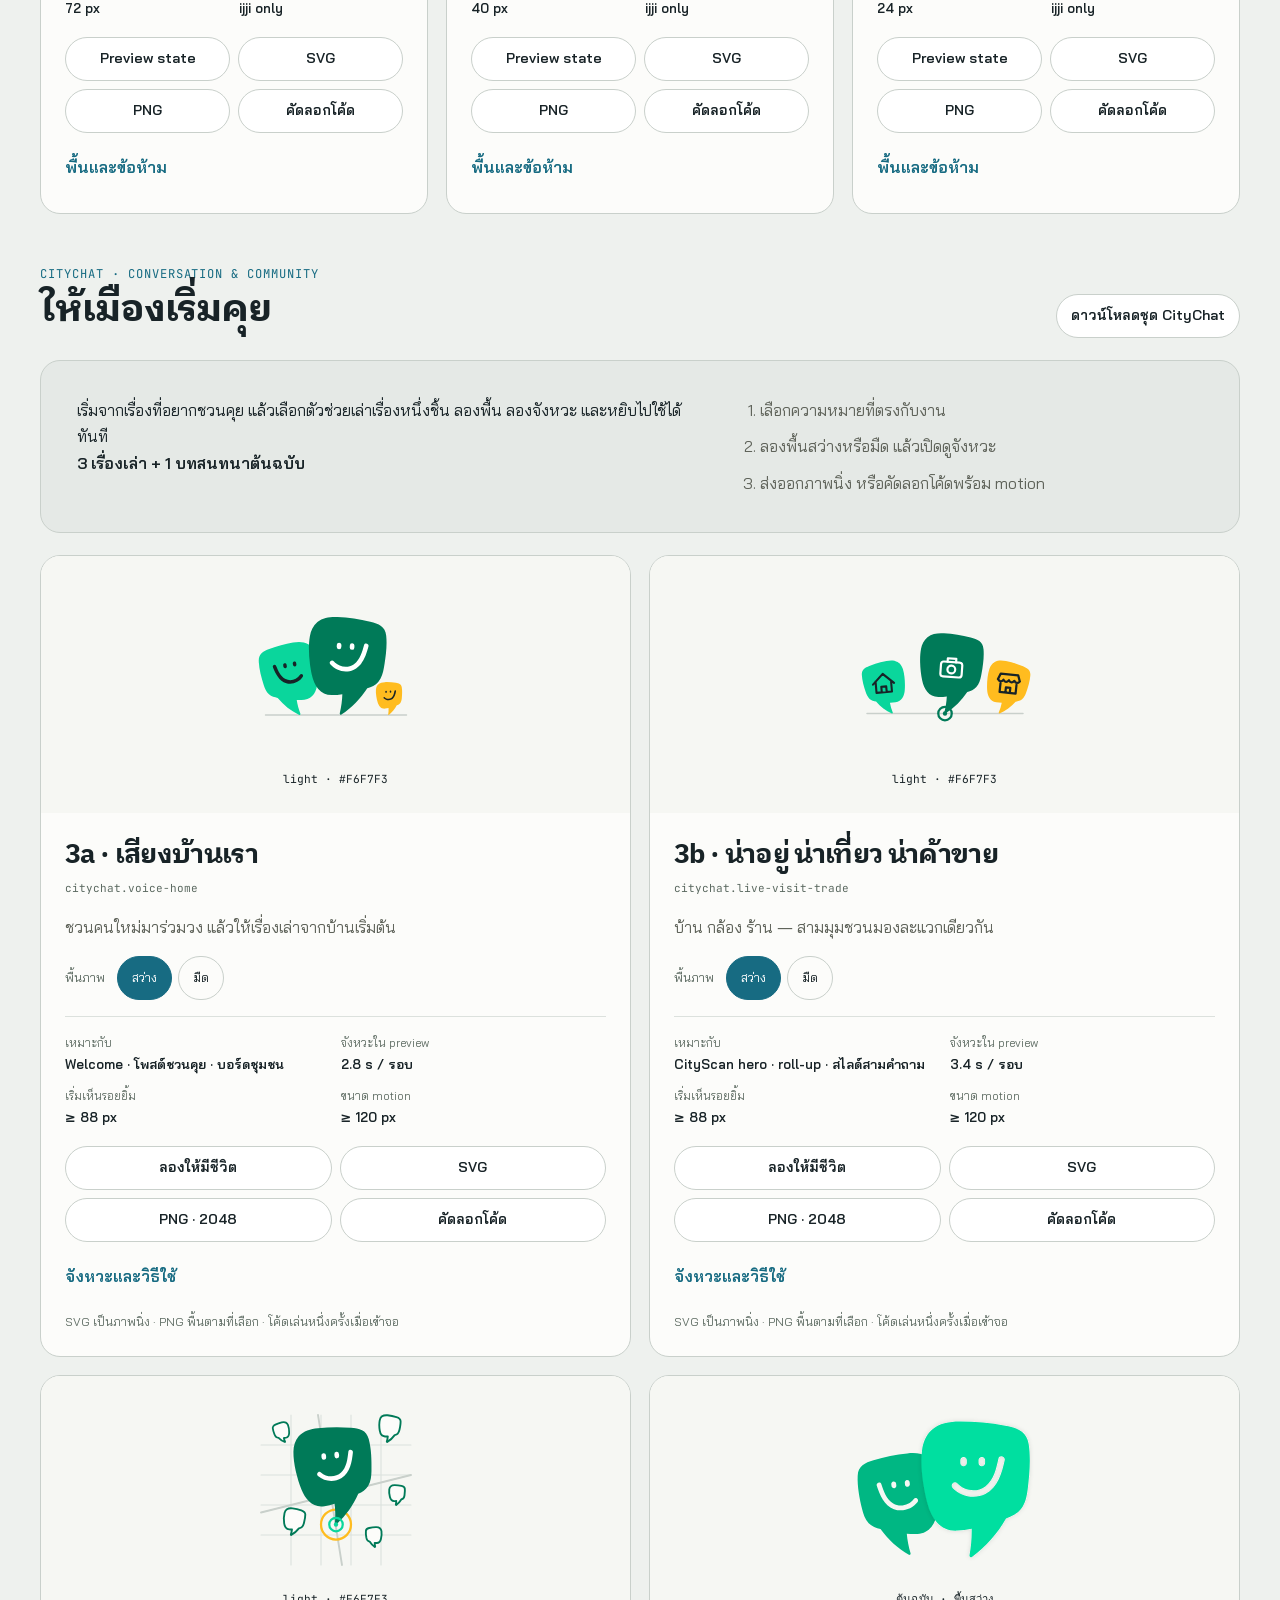
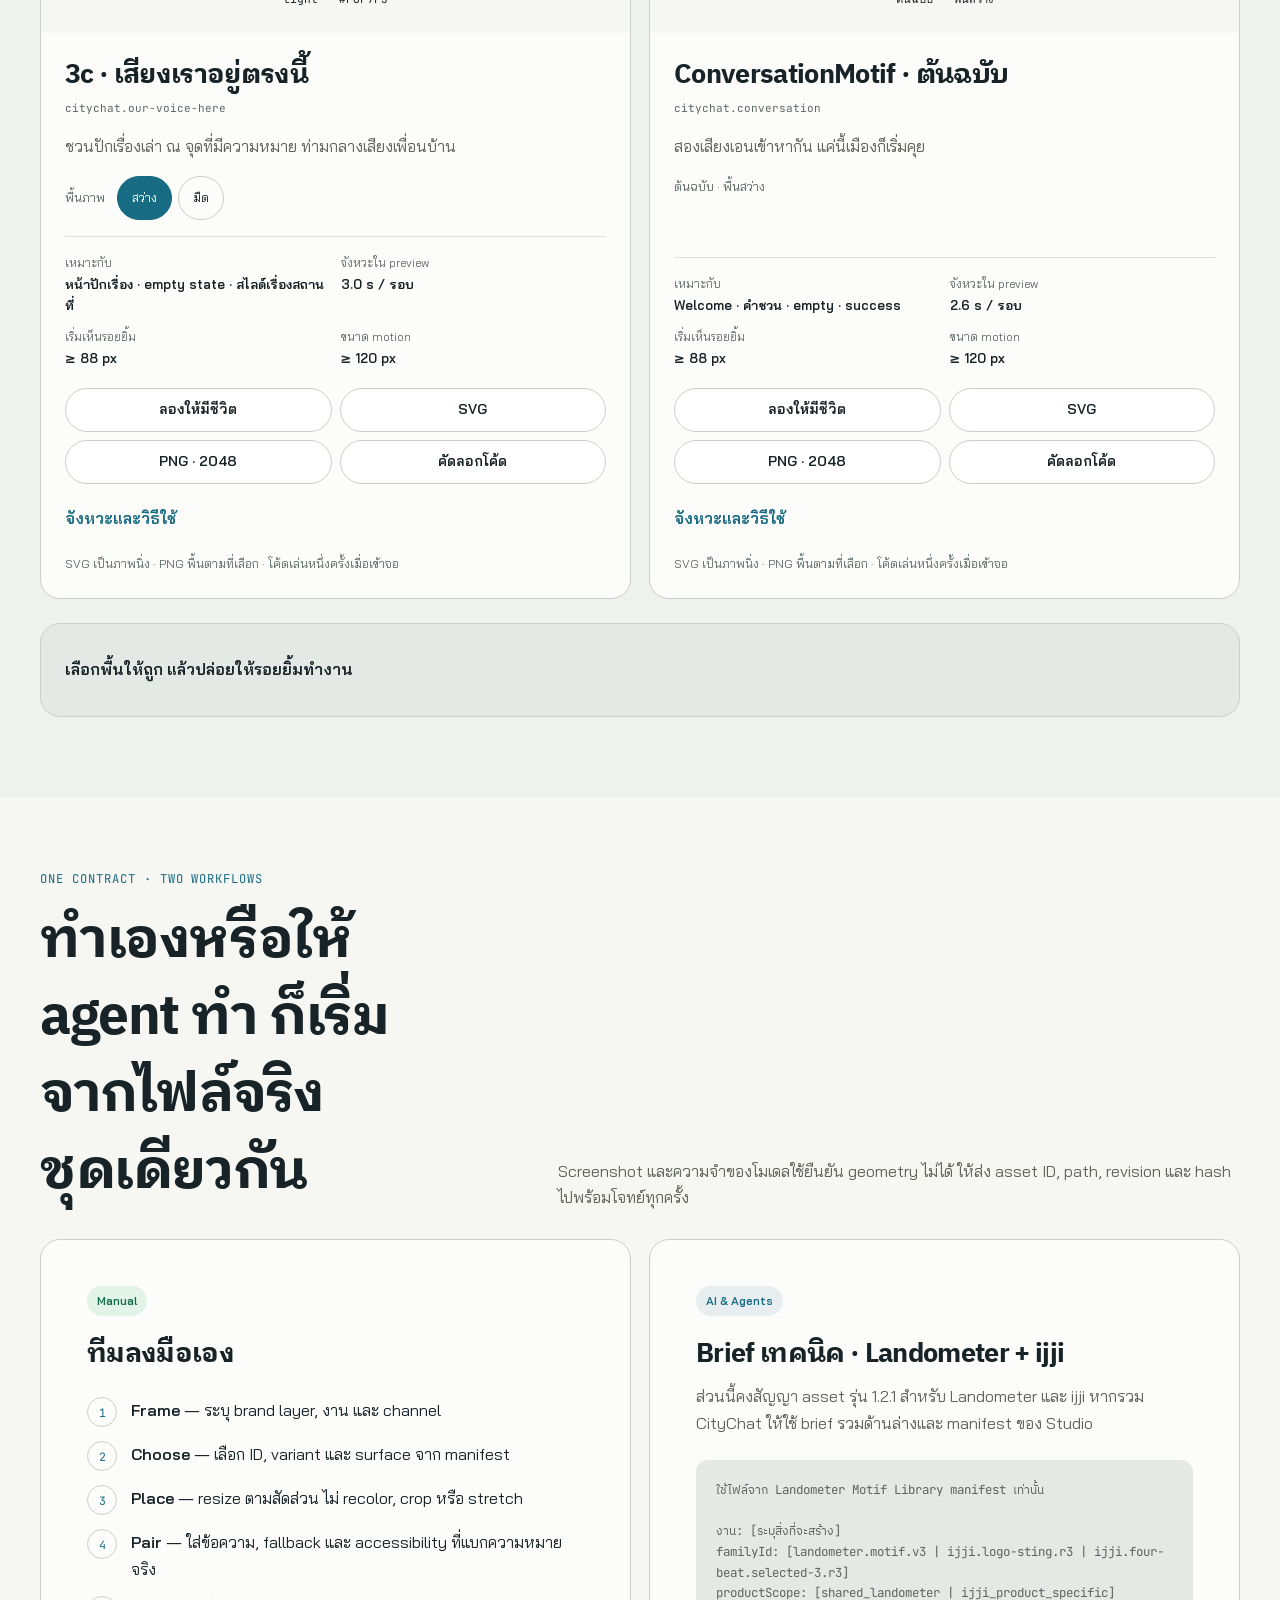
==== commit 9632172d: "Reference LDS 0.9.7 in Motif Studio 1.3.2 guidance" ====
--- a/index.html
+++ b/index.html
@@ -31,11 +31,11 @@
       document.documentElement.dataset.theme = savedTheme || (dark ? "dark" : "light");
     } catch (_) {}
   </script>
-  <link rel="stylesheet" href="site.css?v=1.3.1">
+  <link rel="stylesheet" href="site.css?v=1.3.2">
   <link rel="stylesheet" href="assets/landometer/landometer-motifs.css?v=1.2.1">
   <link rel="stylesheet" href="assets/ijji/ijji-motion.css">
   <script src="assets/landometer/landometer-motifs.js?v=1.2.1" defer></script>
-  <script src="site.js?v=1.3.1" defer></script>
+  <script src="site.js?v=1.3.2" defer></script>
   <script type="application/ld+json">
   {
     "@context": "https://schema.org",
@@ -46,14 +46,14 @@
     "isAccessibleForFree": true,
     "description": "An interactive motif studio for Landometer, ijji and CityChat with previews, carrier comparisons and original asset downloads.",
     "creator": { "@type": "Organization", "name": "Landometer" },
-    "version": "1.3.1",
+    "version": "1.3.2",
     "dateModified": "2026-10-01"
   }
   </script>
-  <link rel="stylesheet" href="studio.css?v=1.3.1">
-  <script src="studio.js?v=1.3.1" defer></script>
-<link rel="stylesheet" href="citychat.css?v=1.3.1">
-<script src="citychat.js?v=1.3.1" defer></script>
+  <link rel="stylesheet" href="studio.css?v=1.3.2">
+  <script src="studio.js?v=1.3.2" defer></script>
+<link rel="stylesheet" href="citychat.css?v=1.3.2">
+<script src="citychat.js?v=1.3.2" defer></script>
 <link rel="stylesheet" href="contrast-lab.css?v=identity-surface-20260930-dark">
 <script src="contrast-lab.js?v=identity-surface-20260930-dark" defer></script>
 </head>
@@ -336,7 +336,7 @@
         </div>
       </div>
       <details class="cl-download-all"><summary>เปิดไฟล์ identity ทั้ง 12 แบบ</summary><ul><li><a href="assets/identity/logo/landometer-symbol-color.png" download>Symbol · color</a></li><li><a href="assets/identity/logo/landometer-symbol-white.png" download>Symbol · white</a></li><li><a href="assets/identity/logo/landometer-symbol-cream.png" download>Symbol · cream</a></li><li><a href="assets/identity/logo/landometer-symbol-gray.png" download>Symbol · gray</a></li><li><a href="assets/identity/logo/landometer-symbol-mono.png" download>Symbol · mono</a></li><li><a href="assets/identity/logo/landometer-symbol-outline-white.png" download>Symbol · outline white</a></li><li><a href="assets/identity/logo/landometer-symbol-outline-cream.png" download>Symbol · outline cream</a></li><li><a href="assets/identity/logo/landometer-symbol-white-square.png" download>Symbol · white square</a></li><li><a href="assets/identity/logo/landometer-symbol-192.png" download>Symbol · 192 px</a></li><li><a href="assets/identity/logo/landometer-lockup-banner.png" download>Lockup · banner</a></li><li><a href="assets/identity/logo/landometer-lockup-color.png" download>Lockup · color master</a></li><li><a href="assets/identity/logo/Landometer-Logo-TransparentBG.png" download>Logo · transparent master</a></li></ul></details>
-      <p class="cl-source-note">ไฟล์ดาวน์โหลดทั้งหมดคงไบต์เดิมจากชุดแนบ การมีไฟล์ให้ดาวน์โหลดไม่ได้ยืนยันว่าใช้ได้กับทุกพื้นหรือทุกบทบาท รุ่น cream ยังเป็น #EFEFD0 · การตรวจนี้ใช้กติกาโลโก้ <a href="https://montri-th.github.io/Landometer/v0.9.6/normative/Landometer-Design-System-v0.9.6.md">LDS 0.9.6 §4.3 LOGO-01-B</a> แยกจากกติกา motif full/quiet</p>
+      <p class="cl-source-note">ไฟล์ดาวน์โหลดทั้งหมดคงไบต์เดิมจากชุดแนบ การมีไฟล์ให้ดาวน์โหลดไม่ได้ยืนยันว่าใช้ได้กับทุกพื้นหรือทุกบทบาท รุ่น cream ยังเป็น #EFEFD0 · การตรวจนี้ใช้กติกาโลโก้ <a href="https://montri-th.github.io/Landometer/v0.9.7/normative/Landometer-Design-System-v0.9.7.md">LDS 0.9.7 §4.3 LOGO-01-B</a> แยกจากกติกา motif full/quiet</p>
     </div>
   </div>
 </section>
@@ -588,9 +588,9 @@
     </section>
 
 <section class="section section-alt" id="downloads" aria-labelledby="downloads-title"><div class="wrap"><div class="section-head"><div><p class="eyebrow">04 / TAKE IT INTO YOUR WORK</p><h2 id="downloads-title">ไอเดียมาแล้ว ส่งต่อให้พร้อม</h2></div><p class="subtle">เลือกชุดที่ตรงงาน หรือส่งทั้งสตูดิโอให้ทีม พร้อมไฟล์และที่มาของแต่ละชุด</p></div>
- <div class="download-grid"><article class="download-feature"><span class="badge">STUDIO 1.3.1</span><h3>ทุกเสียง ในชุดเดียว</h3><p>เว็บสองภาษา + Landometer + ijji + CityChat + Contrast Lab + identity พร้อมคู่มือการใช้</p><a class="button button-primary" href="assets/downloads/motif-studio-v1.3.1.zip" download>ดาวน์โหลด Studio ทั้งชุด ↓</a></article>
+ <div class="download-grid"><article class="download-feature"><span class="badge">STUDIO 1.3.2</span><h3>ทุกเสียง ในชุดเดียว</h3><p>เว็บสองภาษา + Landometer + ijji + CityChat + Contrast Lab + identity พร้อมคู่มือการใช้</p><a class="button button-primary" href="assets/downloads/motif-studio-v1.3.2.zip" download>ดาวน์โหลด Studio ทั้งชุด ↓</a></article>
  <div class="download-list"><a href="downloads/landometer-motif-kit-1.2.1.zip" download><strong>Landometer</strong><span>ชุดต้นฉบับจากไฟล์แนบ ↓</span></a><a href="downloads/landometer-ijji-motif-kit-1.2.1.zip" download><strong>Landometer + ijji</strong><span>ชุดต้นฉบับจากไฟล์แนบ ↓</span></a><a href="downloads/landometer-citychat-motif-kit-1.2.1.zip" download><strong>Landometer + CityChat</strong><span>ชุดต้นฉบับ · ดูสถานะไฟล์ก่อนใช้ ↓</span></a></div></div>
- <details class="source-details"><summary>เวอร์ชันและสถานะในชุดดาวน์โหลด</summary><p>Studio 1.3.1 อัปเดตลิงก์คู่มือ LDS 0.9.6 จากเว็บรวมเครื่องมือรุ่น 1.3.0 ไฟล์ Landometer/ijji ยังคงรุ่นต้นฉบับ 1.2.1 ส่วน CityChat คงชื่อชุด 1.0.1-proposal และบันทึกต้นทางไว้ การเผยแพร่นี้ไม่เปลี่ยนรุ่น Design System</p><a href="docs/integration-1.3.0.md">อ่านบันทึกการรวมไฟล์</a></details>
+ <details class="source-details"><summary>เวอร์ชันและสถานะในชุดดาวน์โหลด</summary><p>Studio 1.3.2 อัปเดตลิงก์คู่มือ LDS 0.9.7 จากเว็บรวมเครื่องมือรุ่น 1.3.0 ไฟล์ Landometer/ijji ยังคงรุ่นต้นฉบับ 1.2.1 ส่วน CityChat คงชื่อชุด 1.0.1-proposal และบันทึกต้นทางไว้ การเผยแพร่นี้ไม่เปลี่ยนรุ่น Design System</p><a href="docs/integration-1.3.0.md">อ่านบันทึกการรวมไฟล์</a></details>
  <div class="handoff-check"><h3>ก่อนส่งต่อ เช็กให้ครบสามเรื่อง</h3><div class="check-options"><label><input type="checkbox" data-handoff-check> เลือกแบรนด์และหน้าที่ของลายแล้ว</label><label><input type="checkbox" data-handoff-check> ตรวจพื้นสีและขนาดในงานจริงแล้ว</label><label><input type="checkbox" data-handoff-check> แนบไฟล์ เวอร์ชัน และภาพนิ่งสำรองแล้ว</label></div><p data-check-progress aria-live="polite">0 / 3 · เริ่มจากงานที่ลายต้องช่วย</p><button class="button" data-copy-template="#studio-brief" type="button">คัดลอก brief ส่งให้ทีม / AI</button><details><summary>ดู brief ก่อนคัดลอก</summary><pre id="studio-brief">ใช้ Motif Studio 1.3.0 เพื่อเลือกไฟล์ต้นฉบับ
 งาน: [ระบุงานและผู้ใช้]
 แบรนด์และบทบาท: [Landometer / ijji / CityChat]
@@ -629,7 +629,7 @@
 
   <footer class="site-footer">
     <div class="wrap footer-inner">
-      <p><strong style="font-family:Arvo,Georgia,serif;color:var(--ink)">Landometer</strong> · Motif Studio v1.3.1</p>
+      <p><strong style="font-family:Arvo,Georgia,serif;color:var(--ink)">Landometer</strong> · Motif Studio v1.3.2</p>
       <p>Purposeful motion · exact assets · clear product boundaries</p>
     </div>
   </footer>
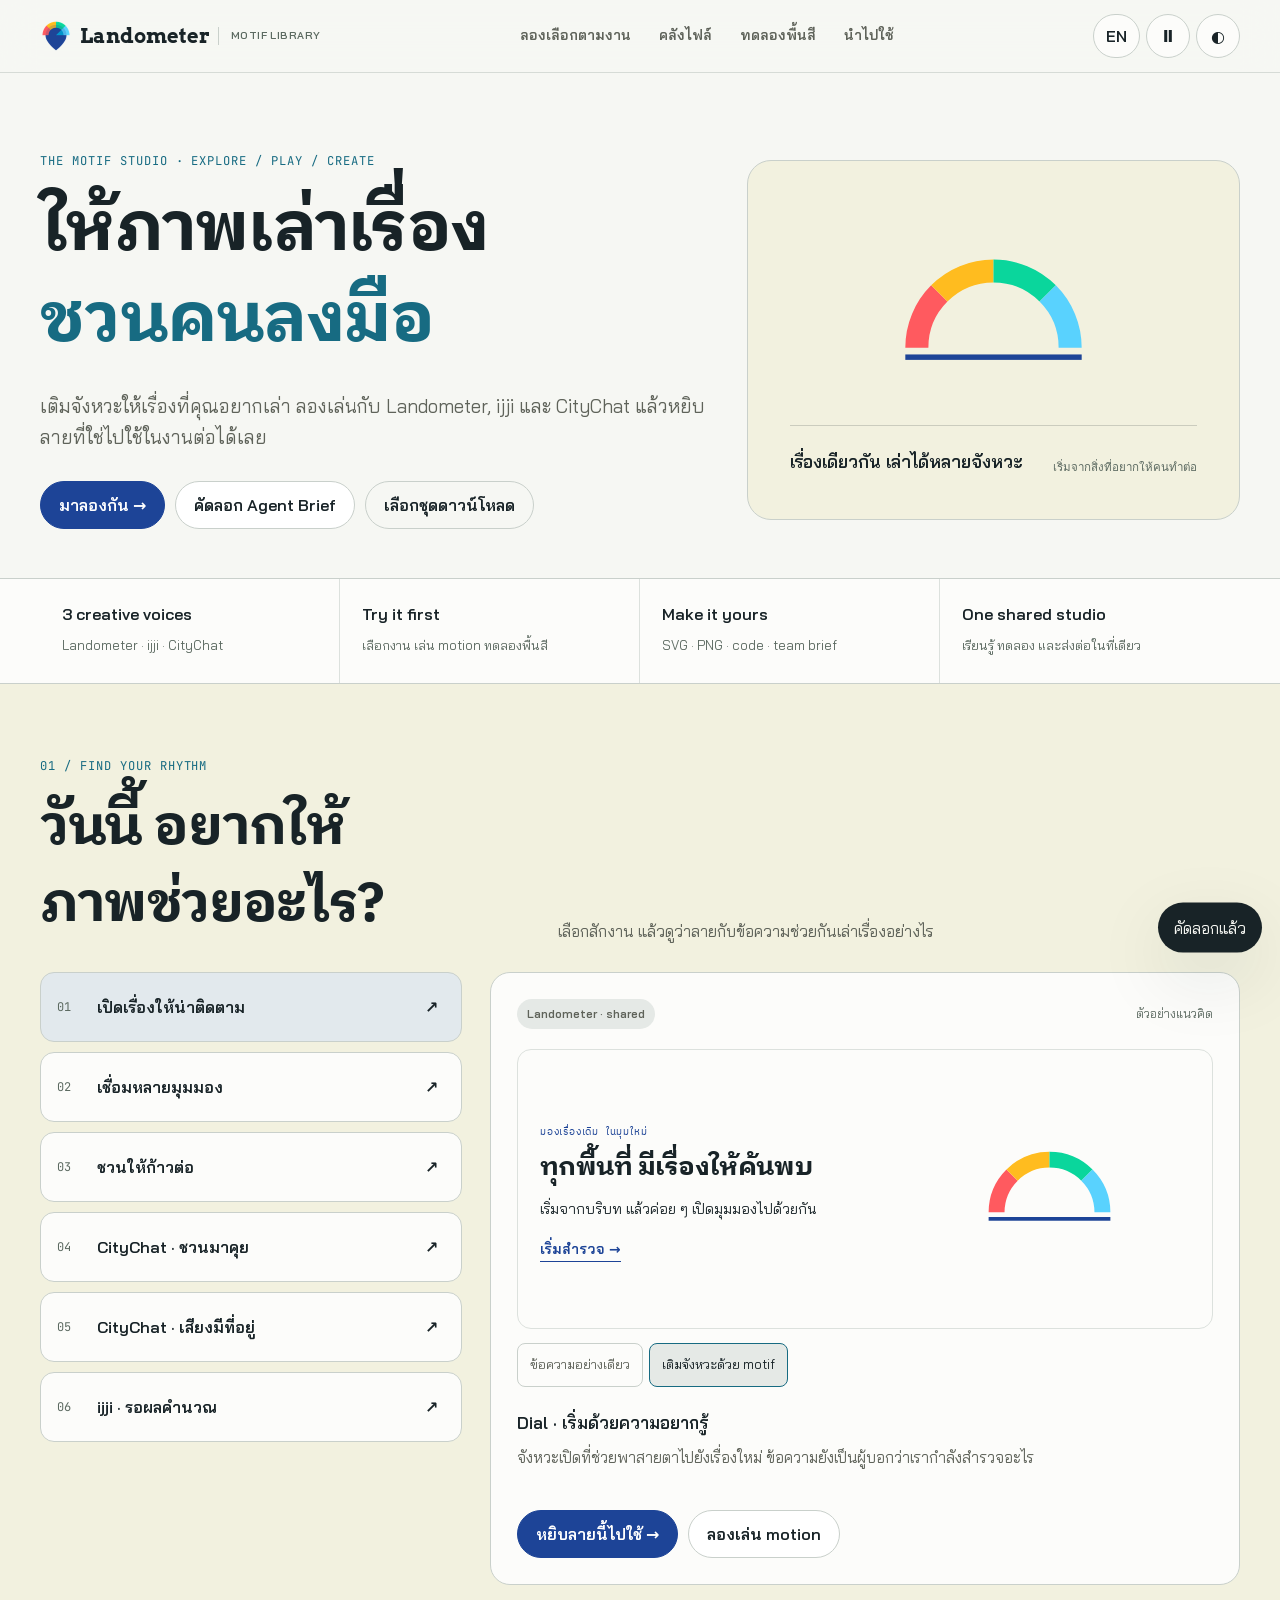
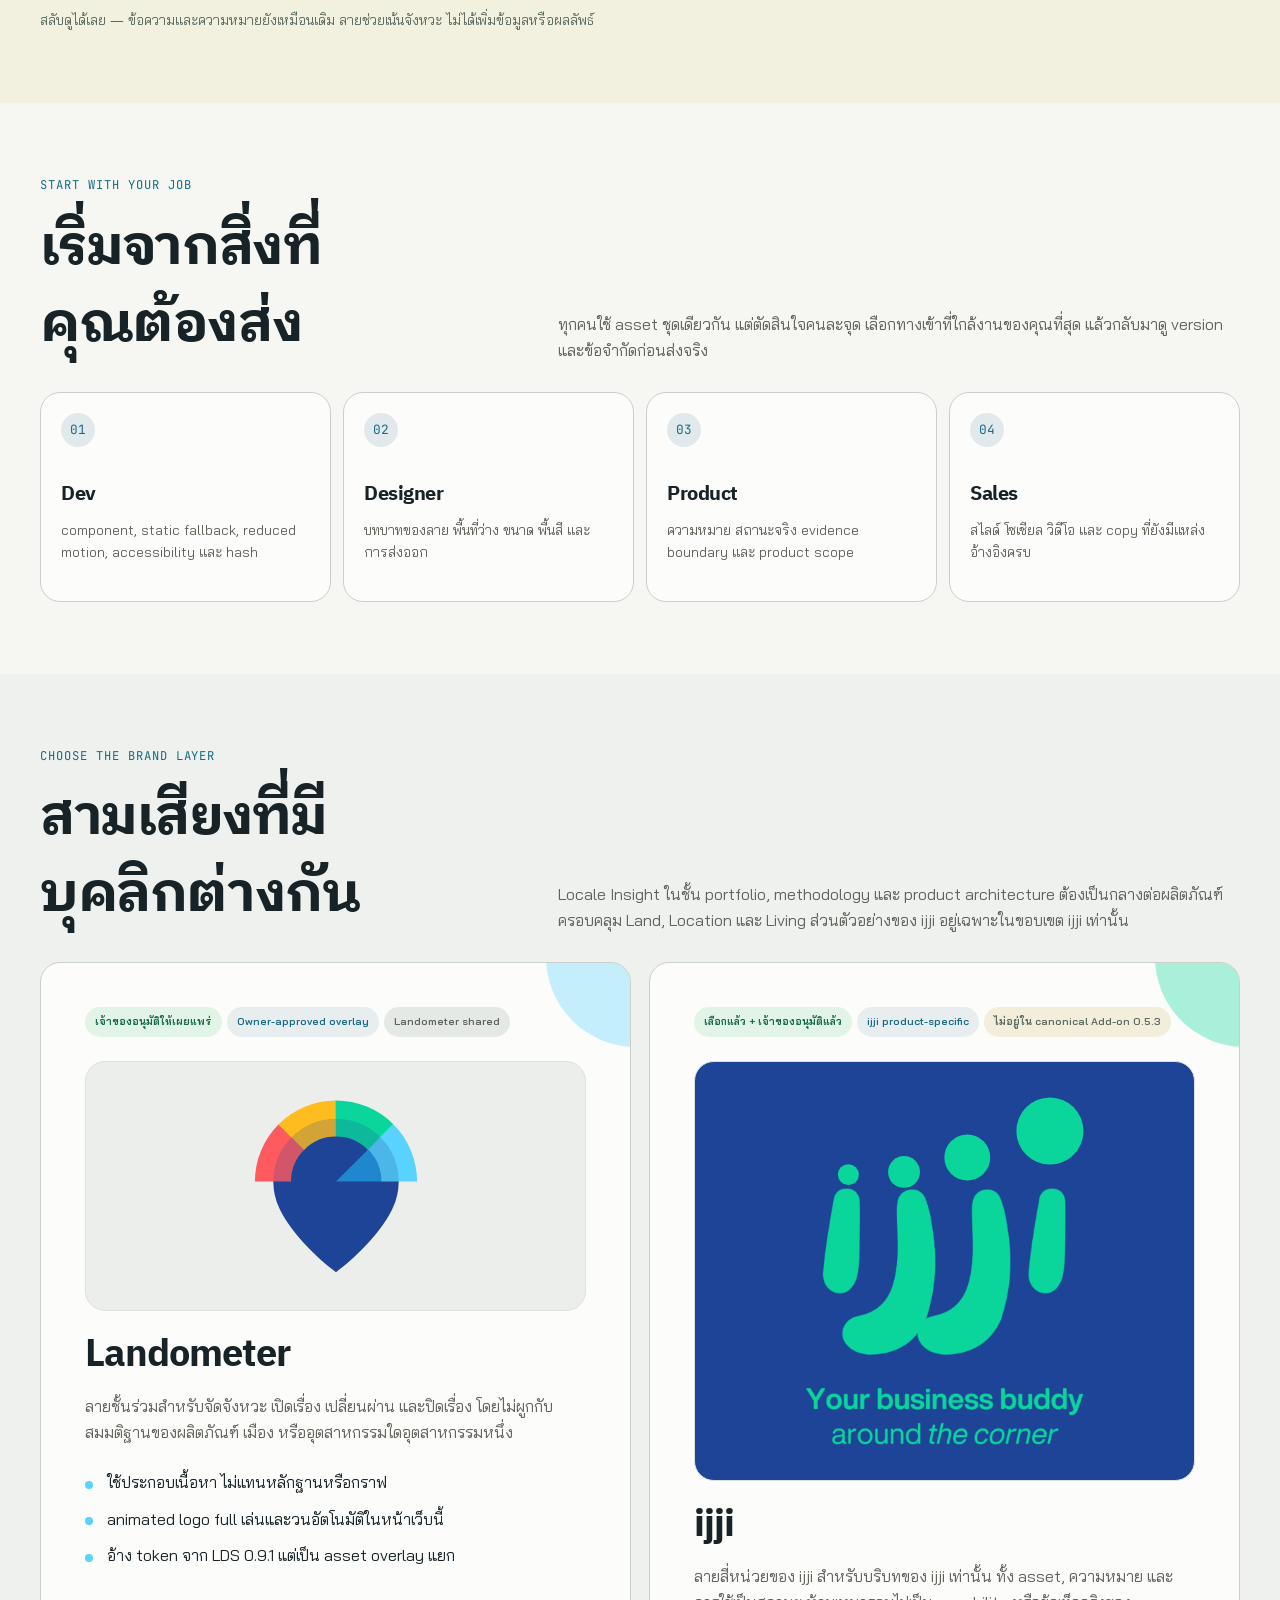
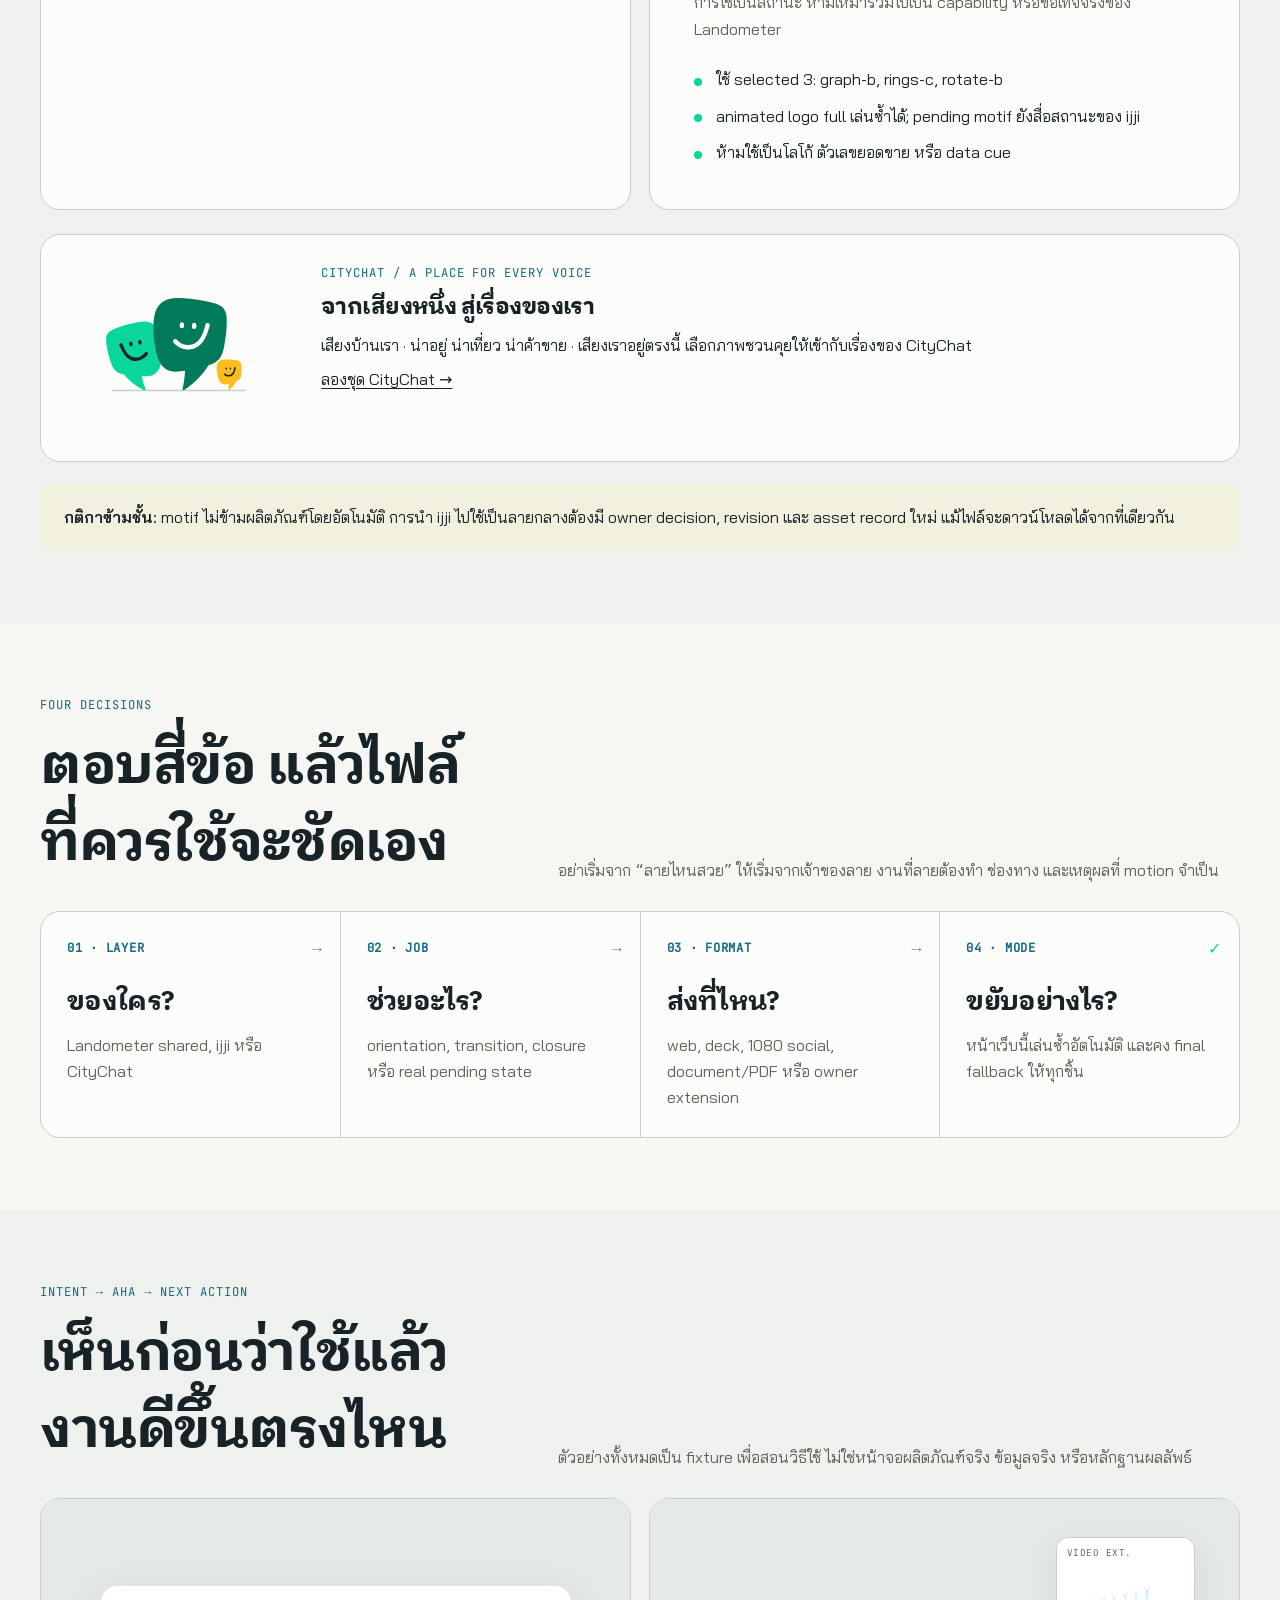
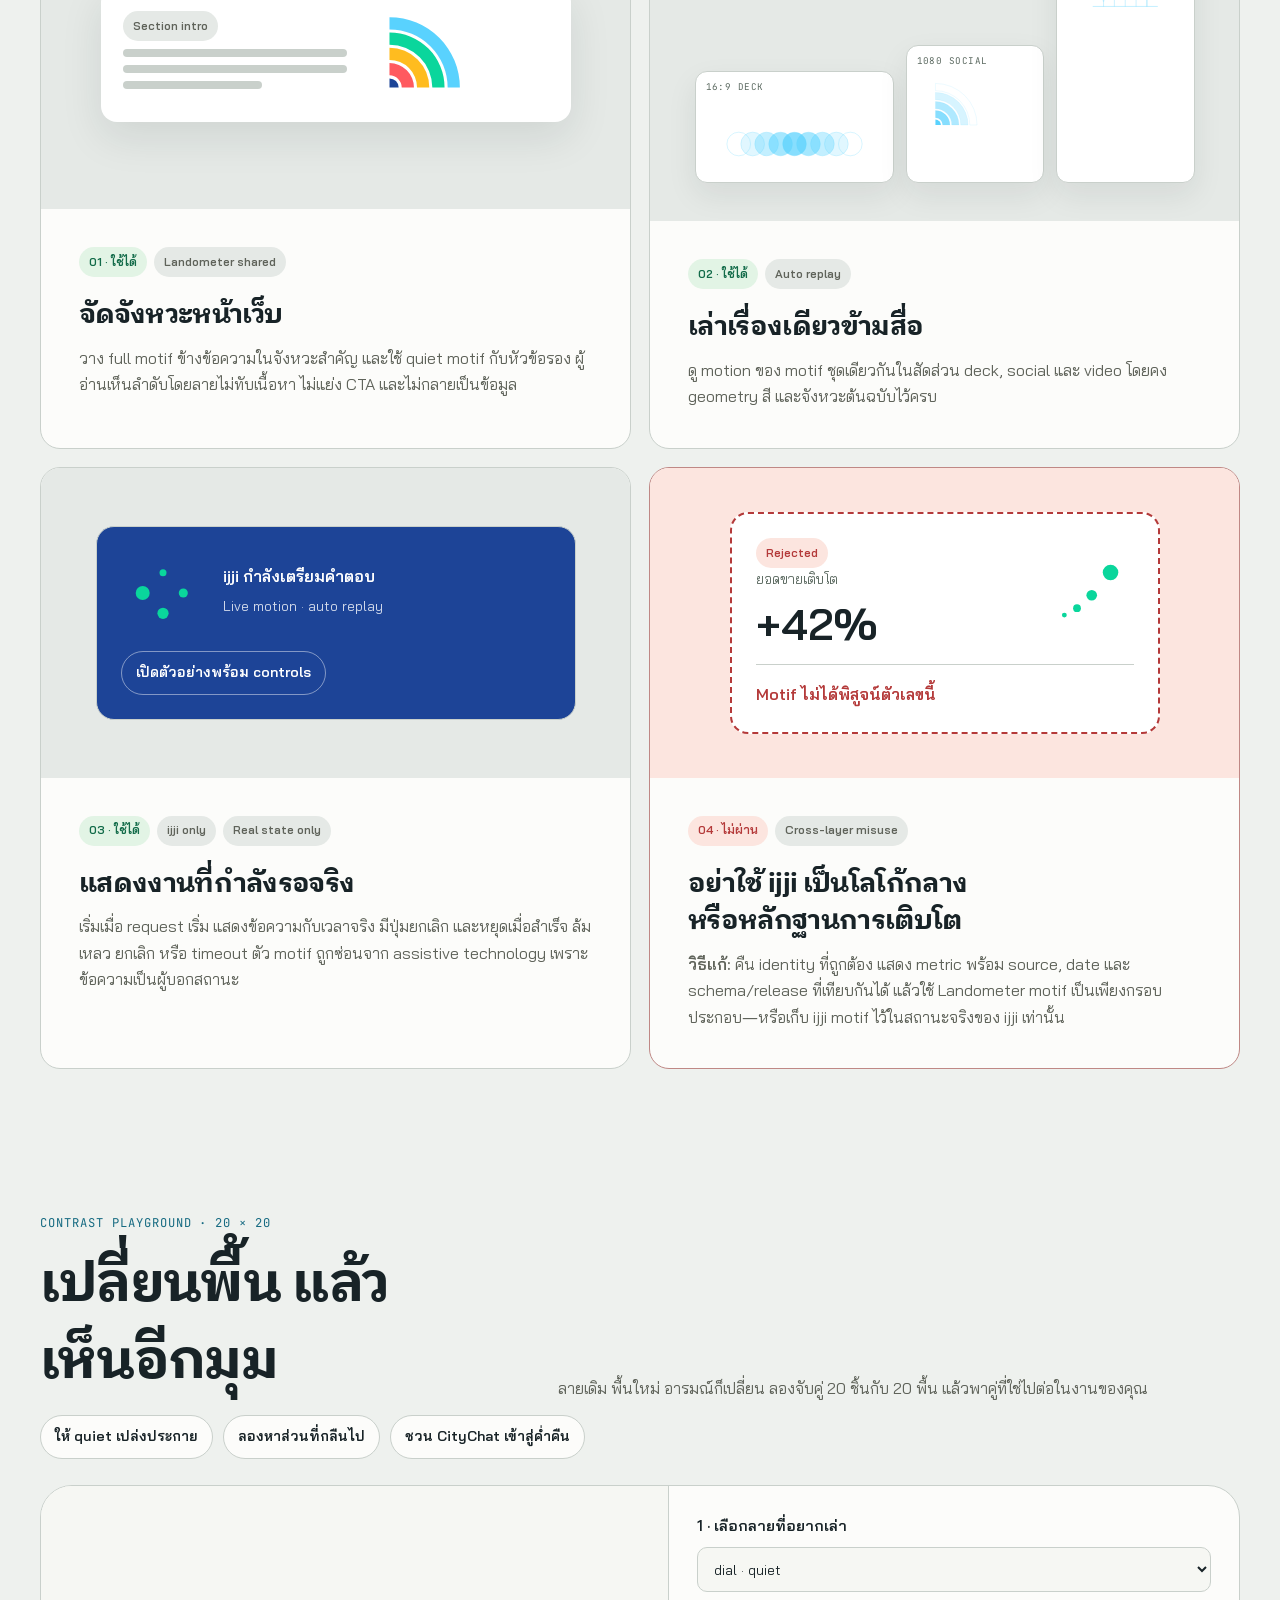
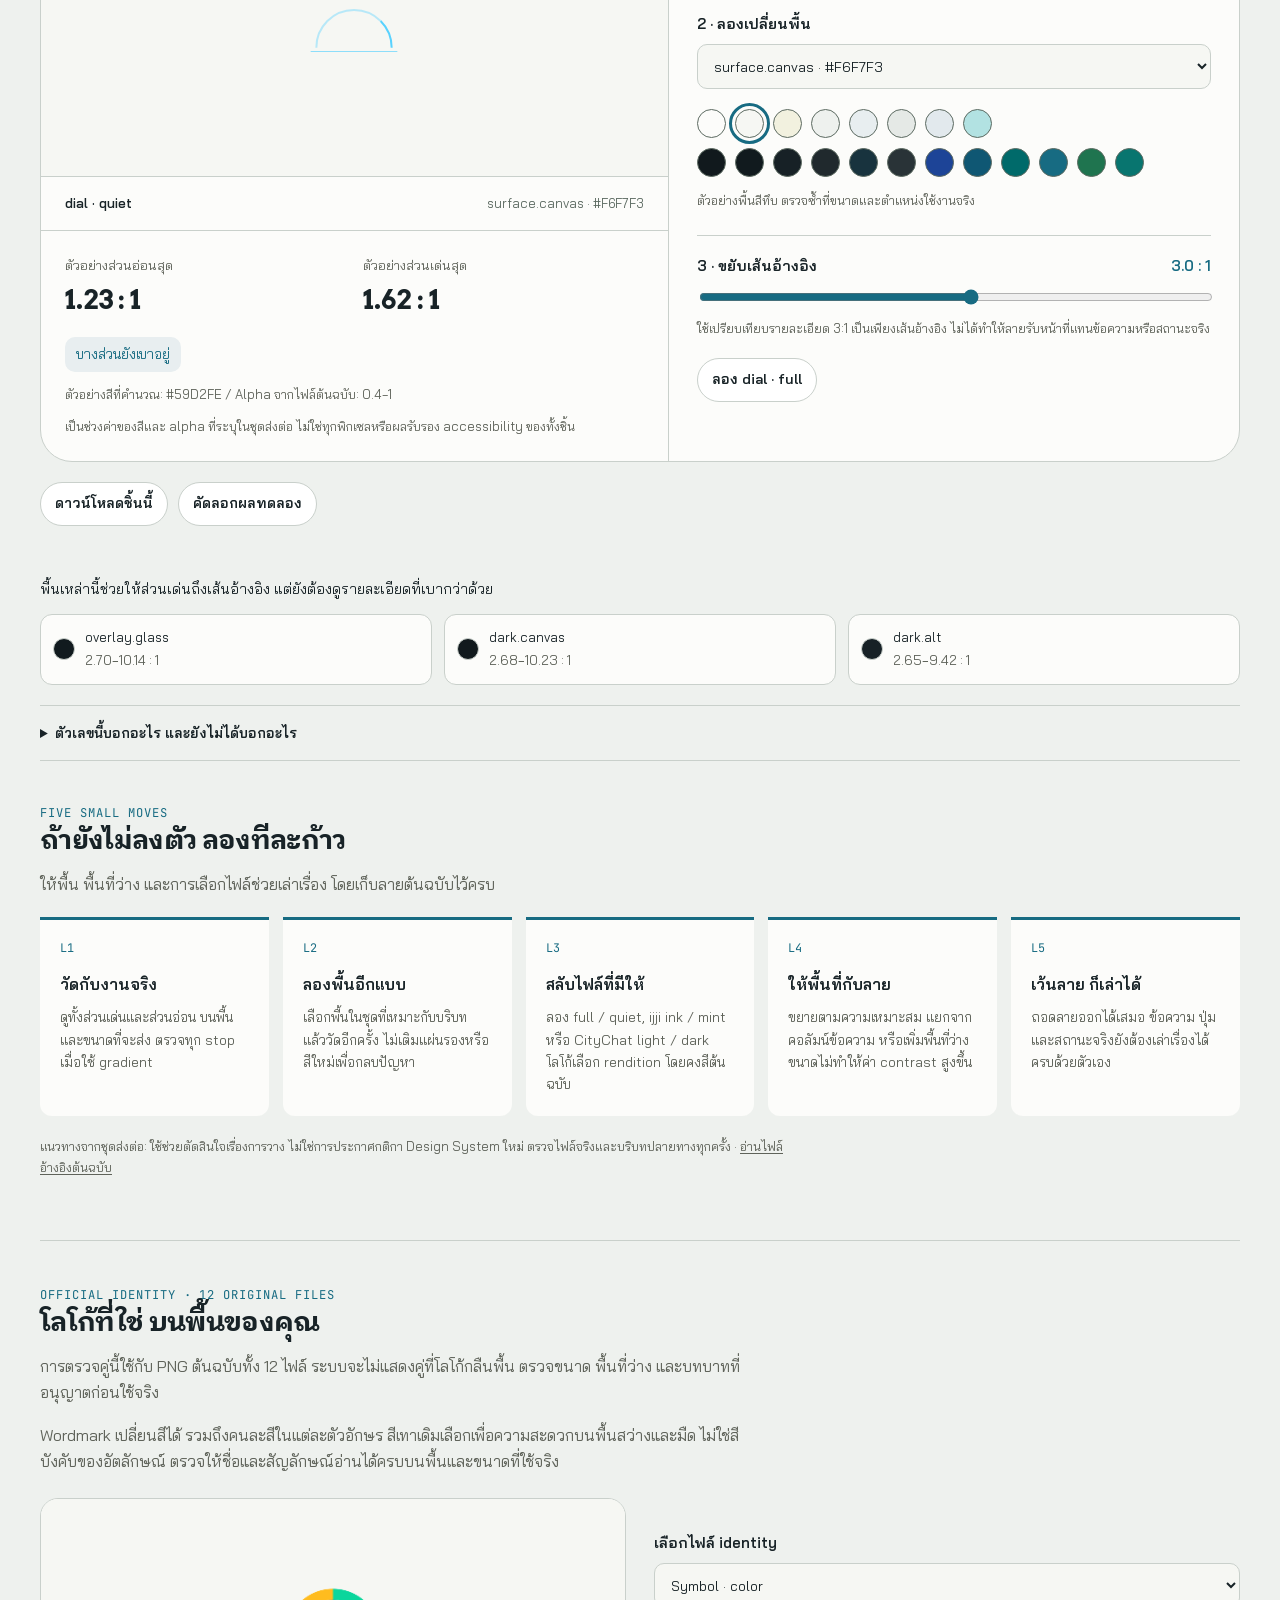
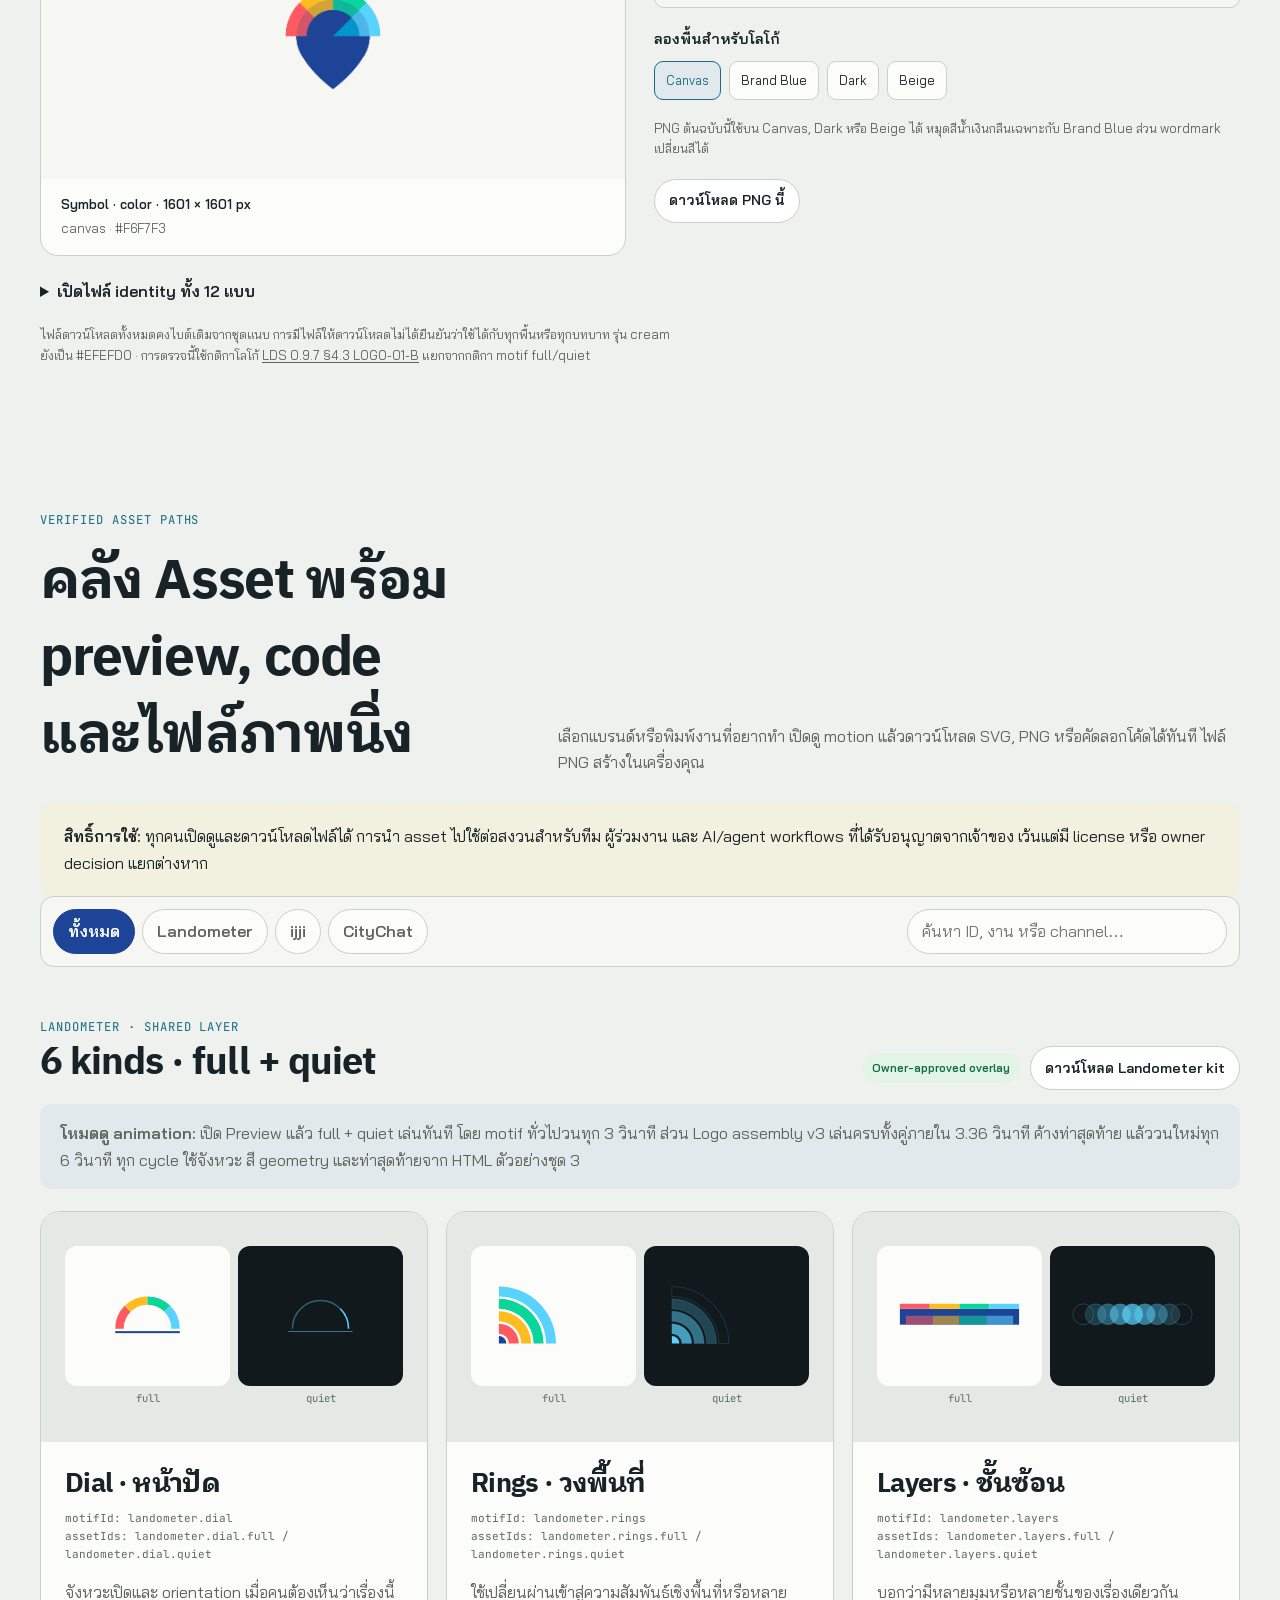
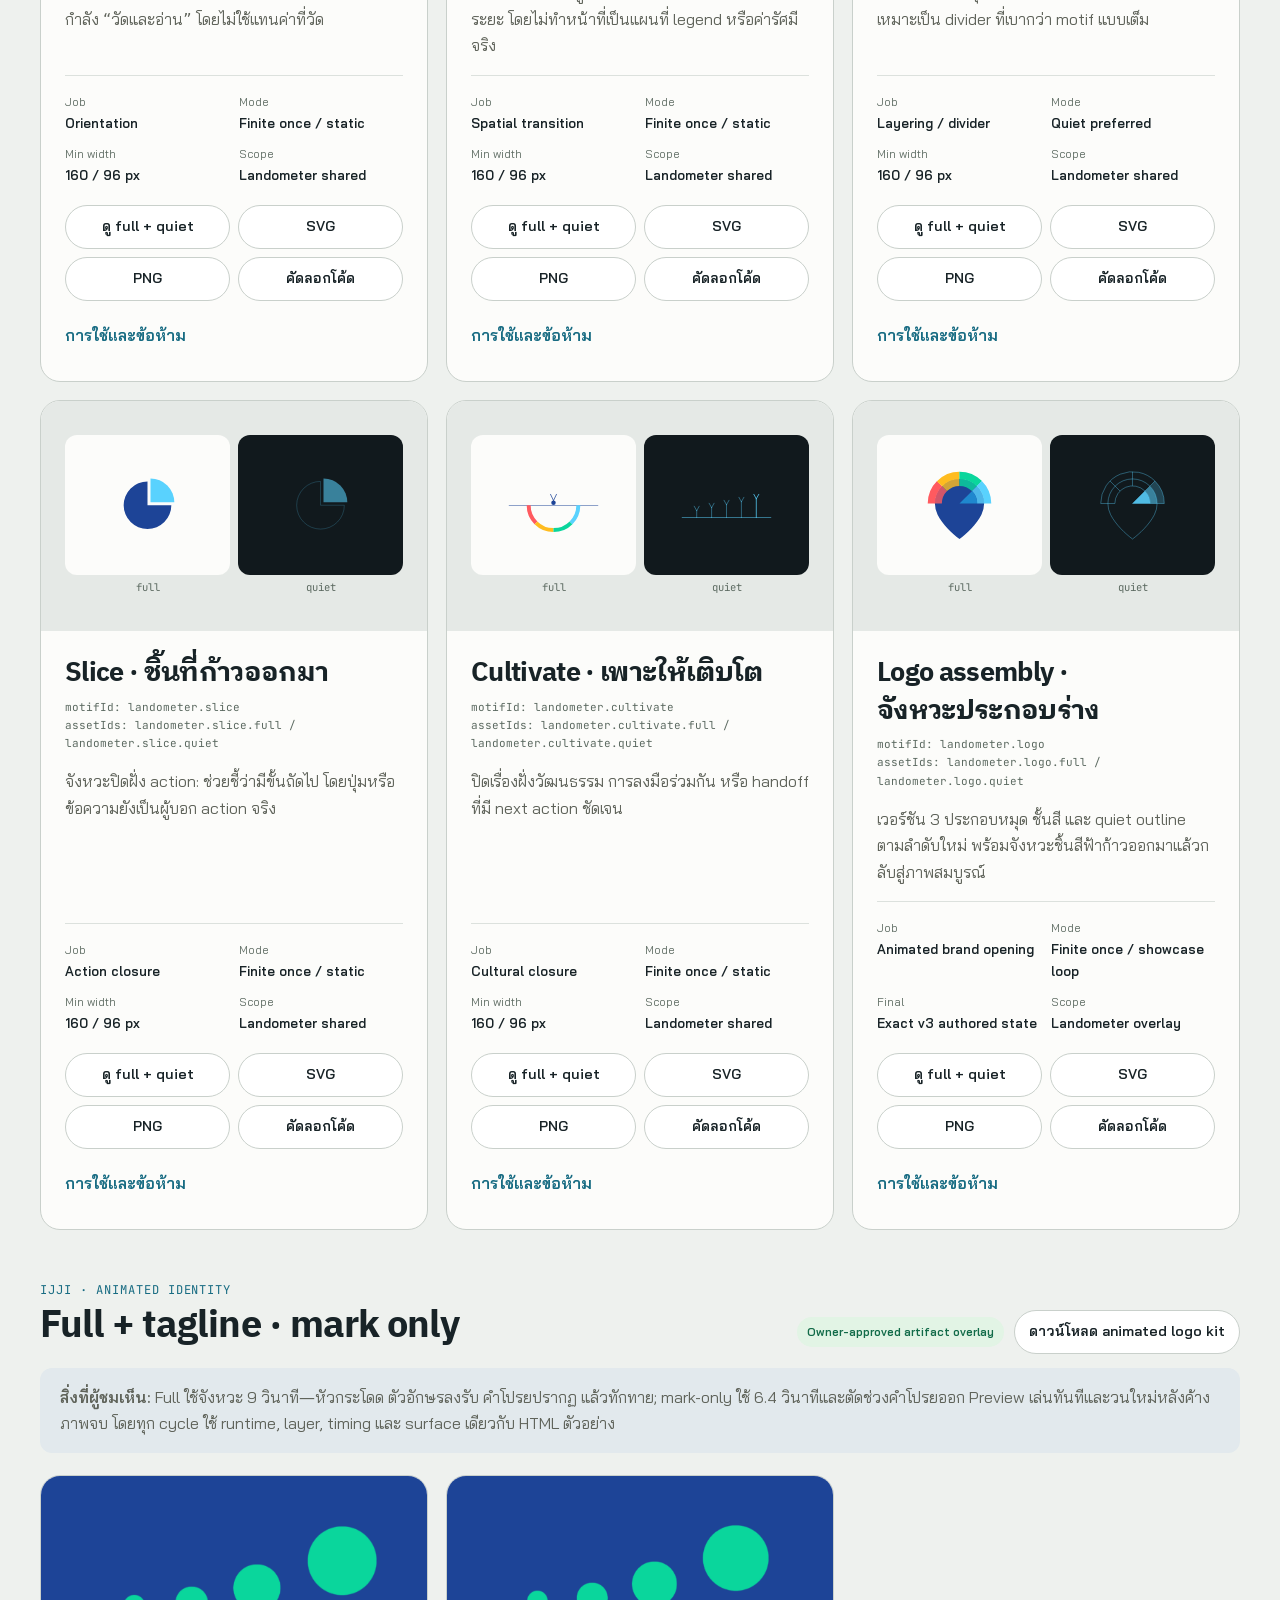
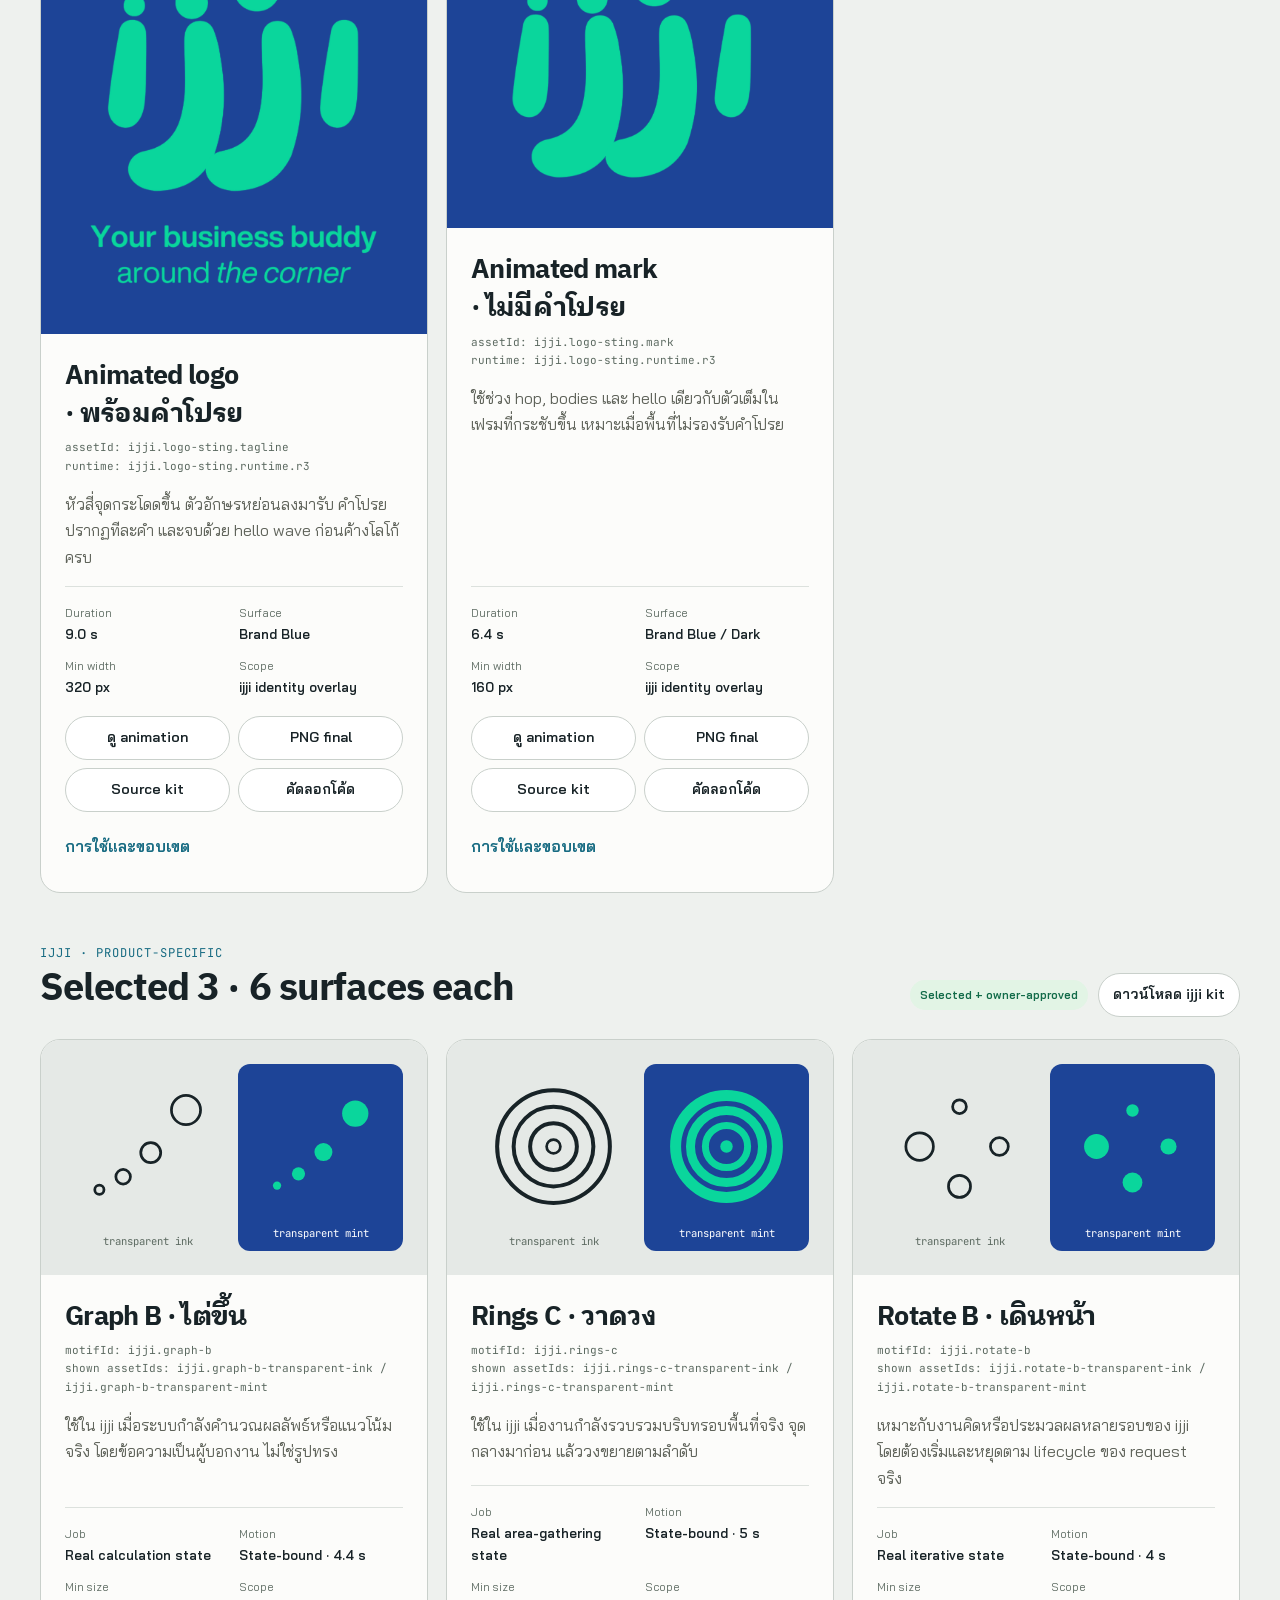
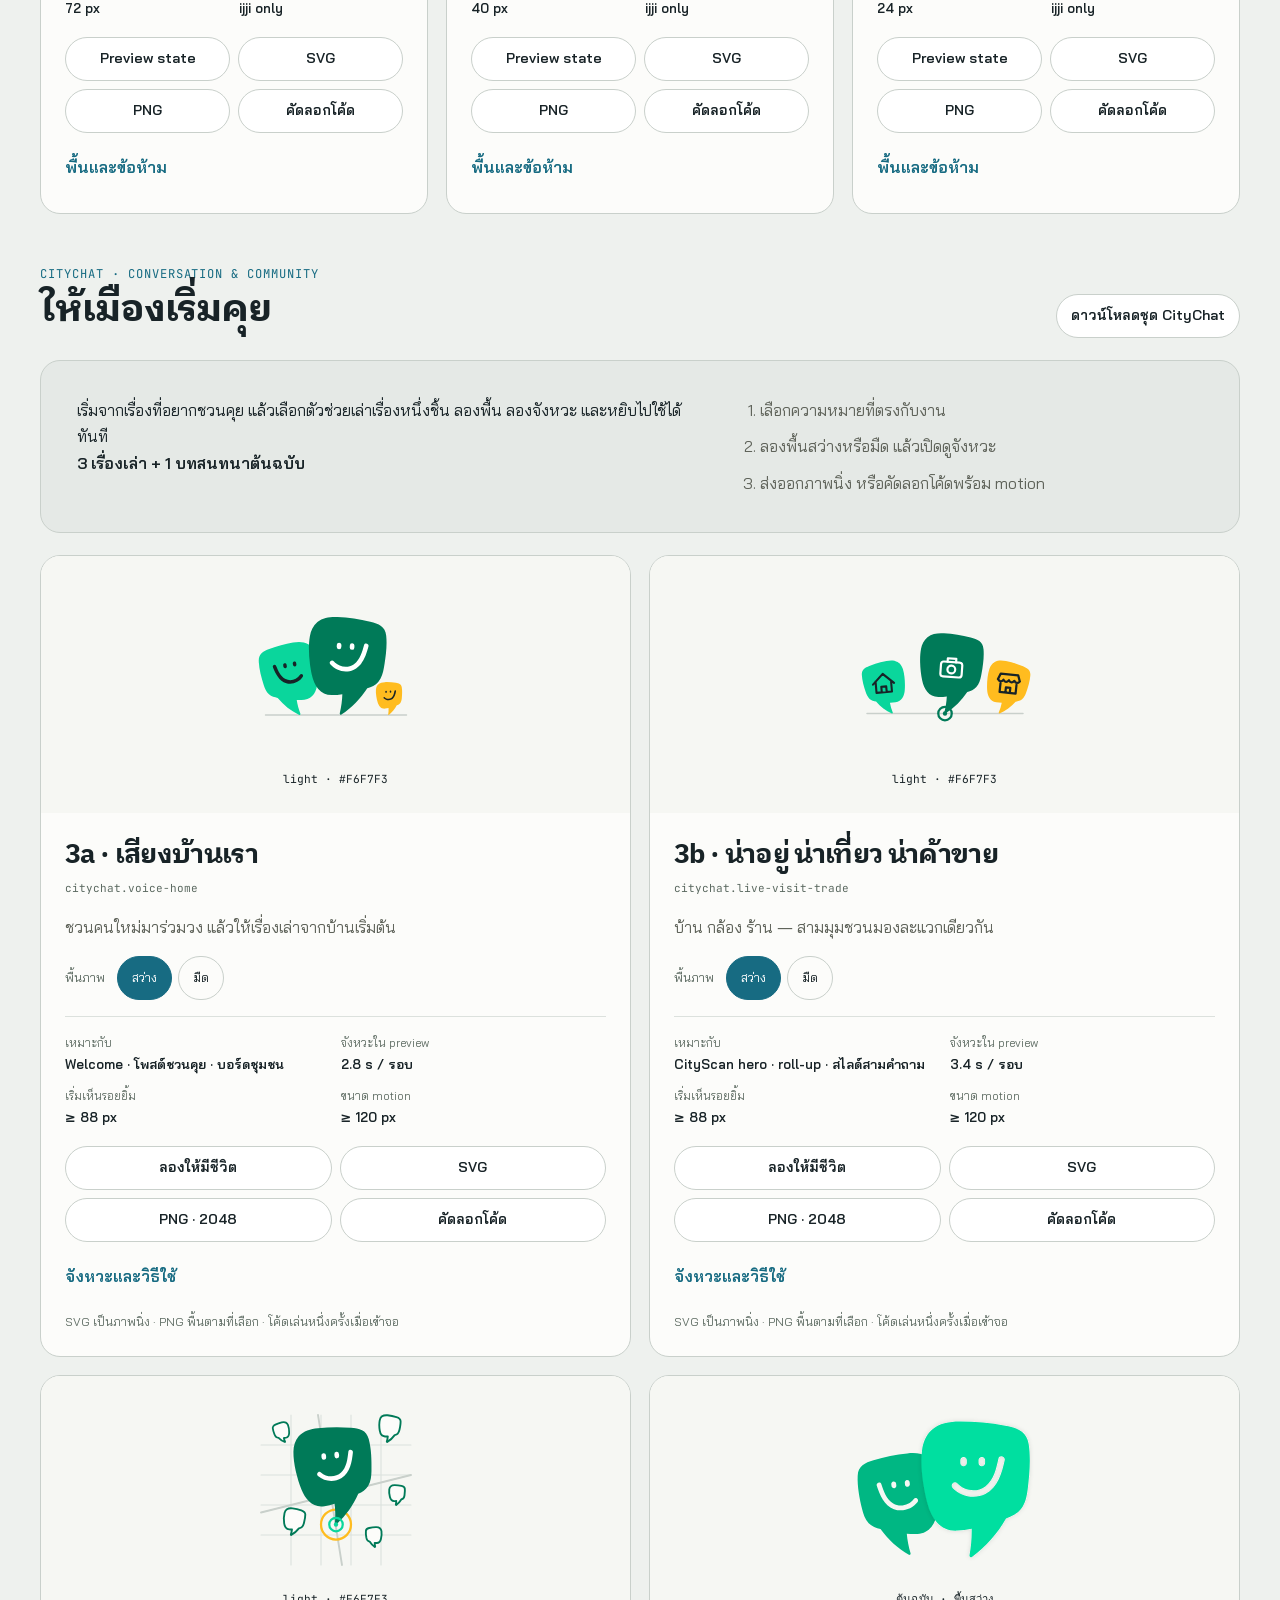
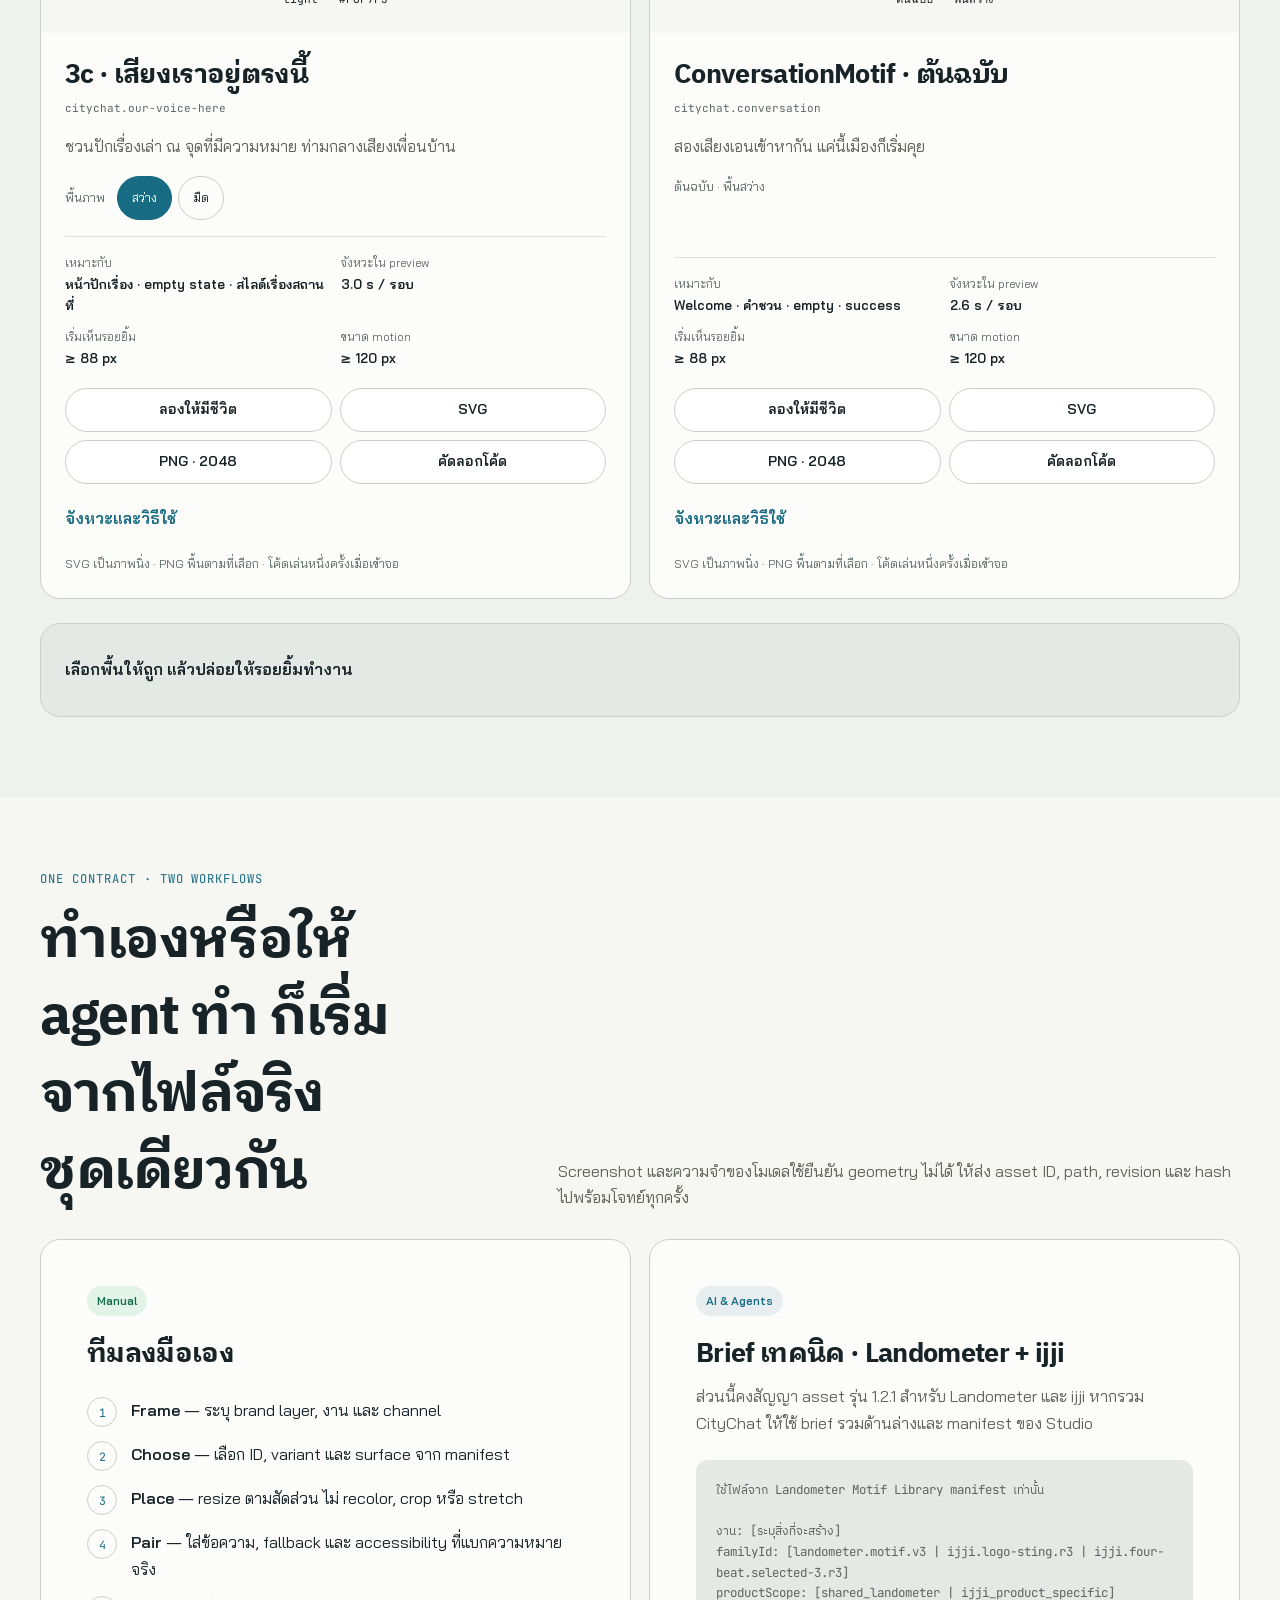
==== commit 5d31d300: "Refresh stylesheet cache keys for restrained callouts" ====
--- a/index.html
+++ b/index.html
@@ -31,7 +31,7 @@
       document.documentElement.dataset.theme = savedTheme || (dark ? "dark" : "light");
     } catch (_) {}
   </script>
-  <link rel="stylesheet" href="site.css?v=1.3.2">
+  <link rel="stylesheet" href="site.css?v=1.3.2-r1">
   <link rel="stylesheet" href="assets/landometer/landometer-motifs.css?v=1.2.1">
   <link rel="stylesheet" href="assets/ijji/ijji-motion.css">
   <script src="assets/landometer/landometer-motifs.js?v=1.2.1" defer></script>
@@ -50,7 +50,7 @@
     "dateModified": "2026-10-01"
   }
   </script>
-  <link rel="stylesheet" href="studio.css?v=1.3.2">
+  <link rel="stylesheet" href="studio.css?v=1.3.2-r1">
   <script src="studio.js?v=1.3.2" defer></script>
 <link rel="stylesheet" href="citychat.css?v=1.3.2">
 <script src="citychat.js?v=1.3.2" defer></script>
--- a/site.css
+++ b/site.css
@@ -495,16 +495,14 @@
 .boundary-callout {
   margin-top: 22px;
   padding: 20px 24px;
-  border-left: 4px solid var(--energy-yellow);
-  border-radius: 0 var(--radius-sm) var(--radius-sm) 0;
+  border-radius: var(--radius-sm);
   background: var(--surface-beige);
 }
 .boundary-callout p:last-child { margin-bottom: 0; }
 .showcase-callout {
   margin: -8px 0 22px;
   padding: 16px 20px;
-  border-left: 4px solid var(--energy-sky);
-  border-radius: 0 var(--radius-sm) var(--radius-sm) 0;
+  border-radius: var(--radius-sm);
   background: var(--surface-blue);
   color: var(--ink-2);
 }
--- a/studio.css
+++ b/studio.css
@@ -22,7 +22,7 @@
 .job-picker {display:grid;gap:10px}
 .job-choice {display:grid;grid-template-columns:28px 1fr 20px;gap:12px;align-items:center;text-align:left;min-height:70px;padding:16px;border:1px solid var(--line);border-radius:14px;background:var(--surface);color:var(--ink);cursor:pointer;font-weight:600}
 .job-choice>span:first-child {font:12px 'JetBrains Mono',monospace;color:var(--meta)}
-.job-choice[aria-pressed=true] {border-color:var(--accent);background:var(--surface-blue);box-shadow:inset 3px 0 var(--accent)}
+.job-choice[aria-pressed=true] {background:var(--surface-blue);font-weight:700}
 .job-choice:hover {border-color:var(--accent)}
 .idea-panel {padding:26px;background:var(--surface);border:1px solid var(--line);border-radius:20px;min-width:0}
 .idea-topline {display:flex;flex-wrap:wrap;gap:8px;justify-content:space-between;align-items:center;font-size:.75rem;color:var(--meta)}
